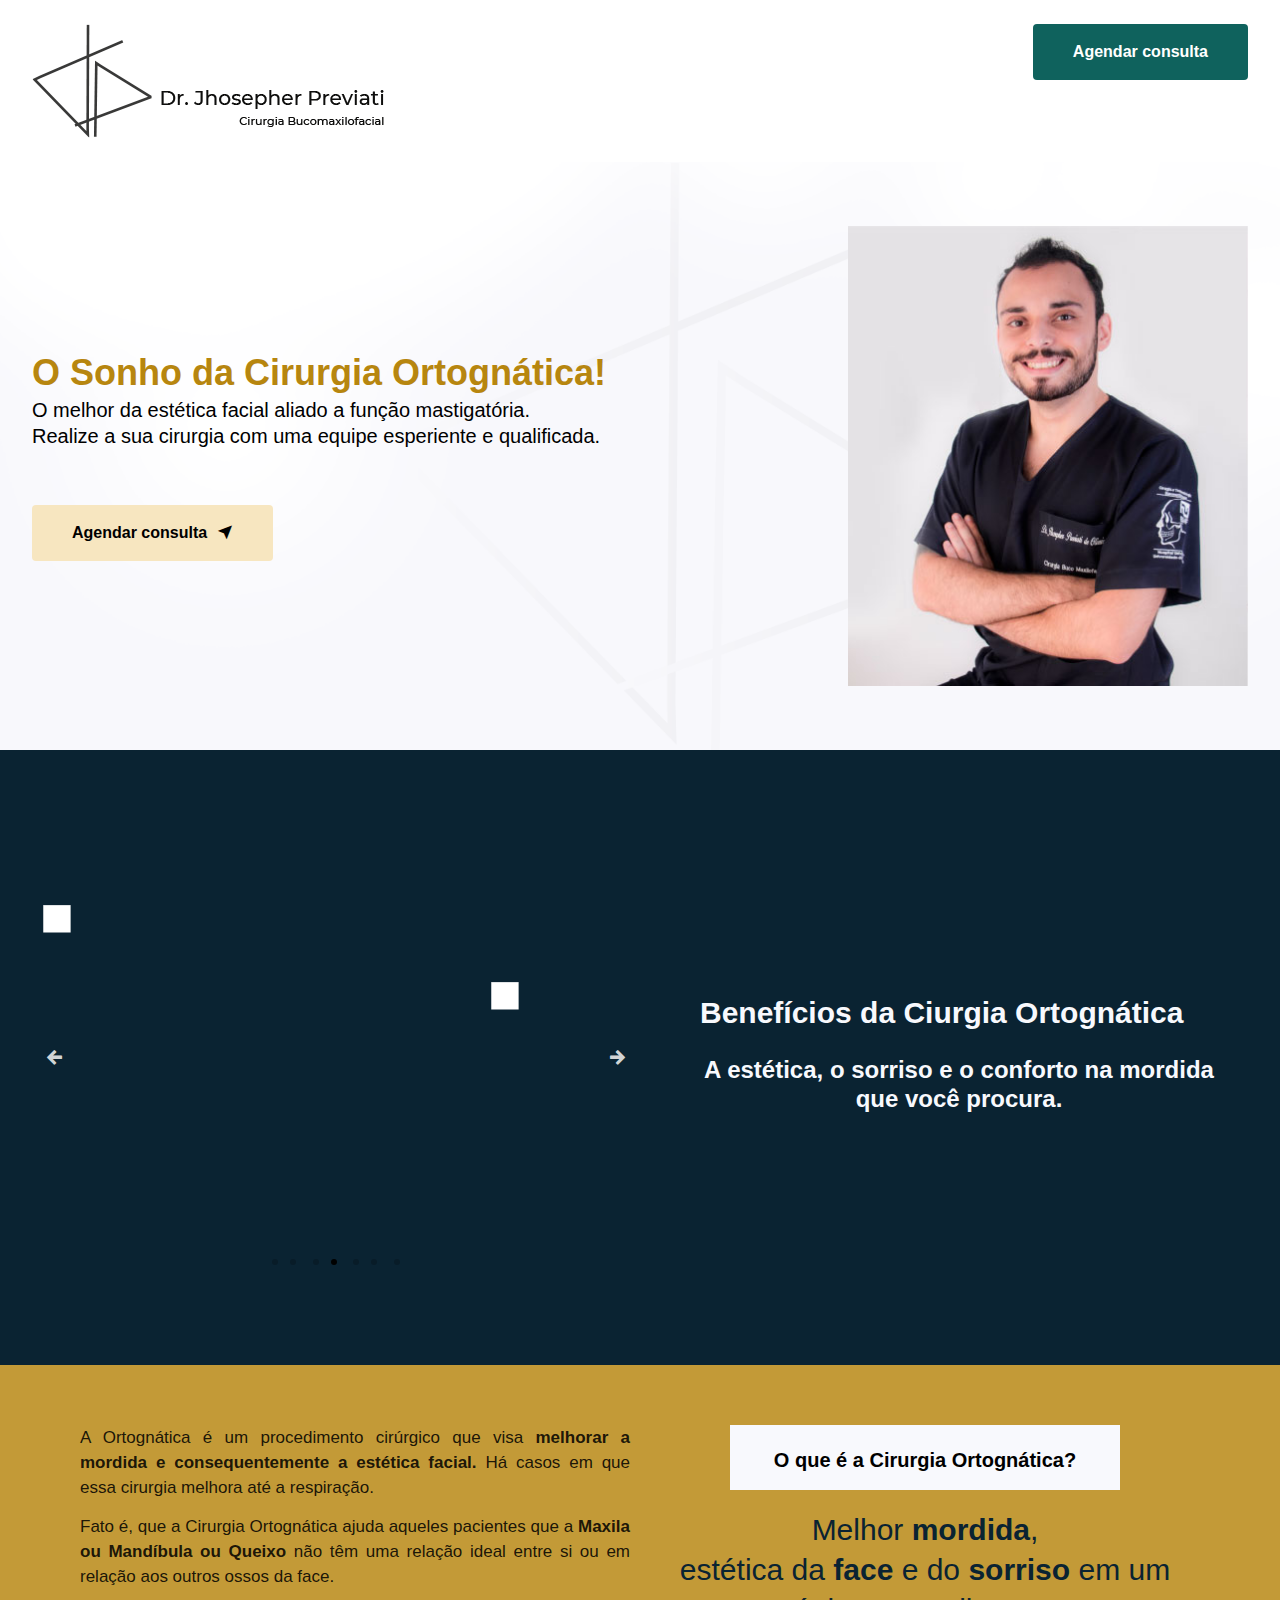
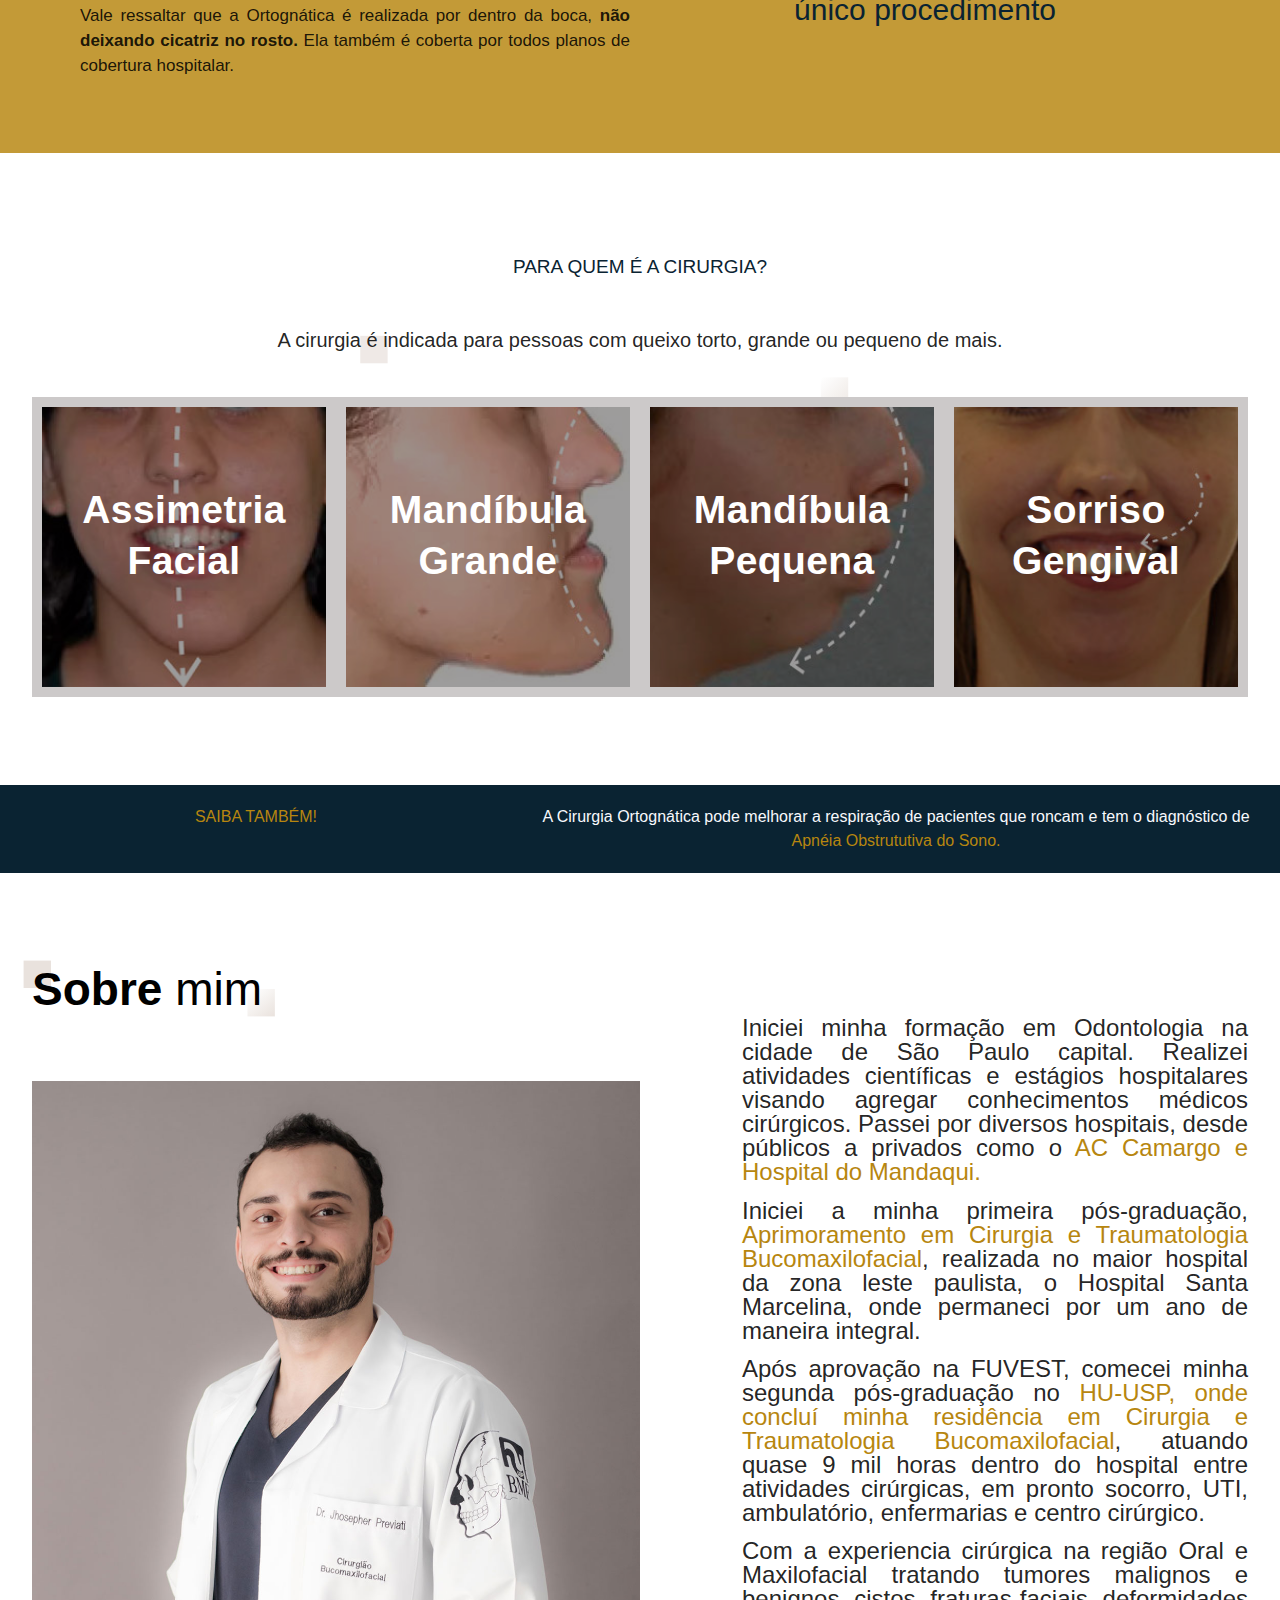
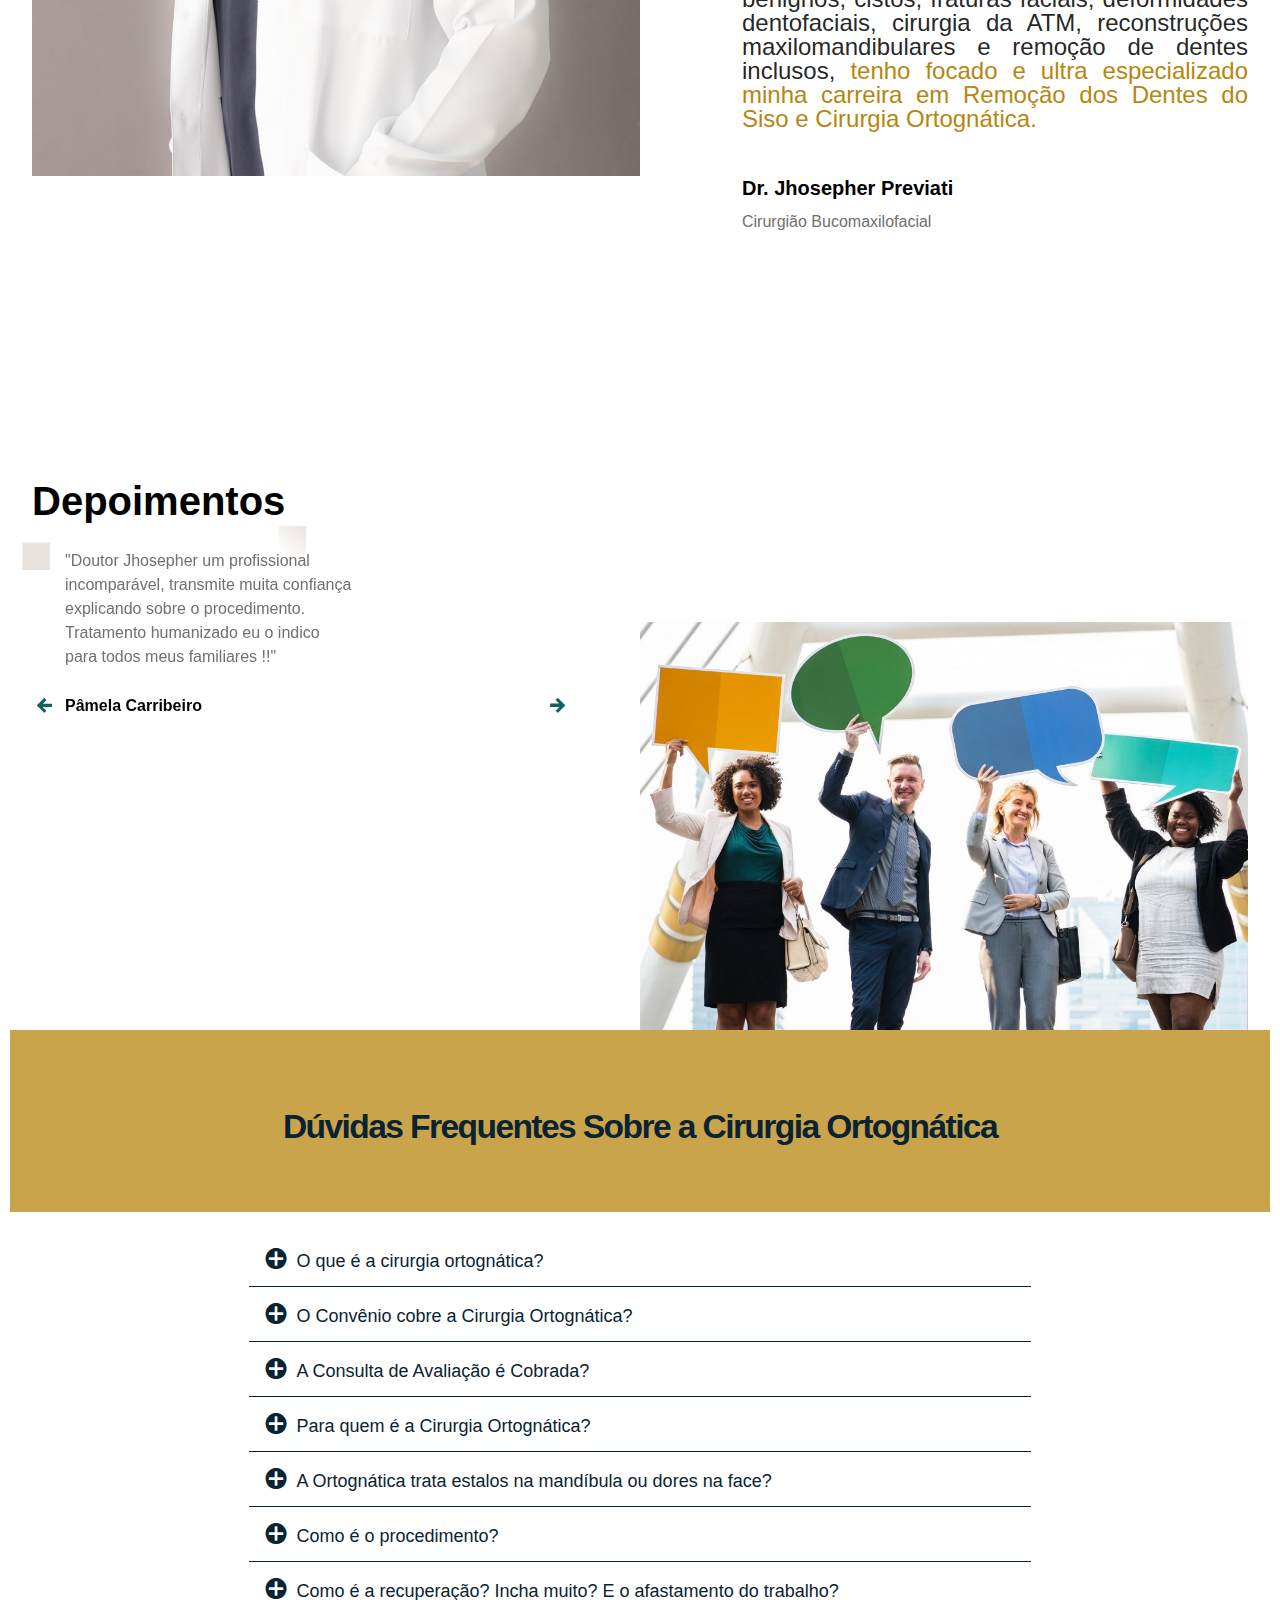
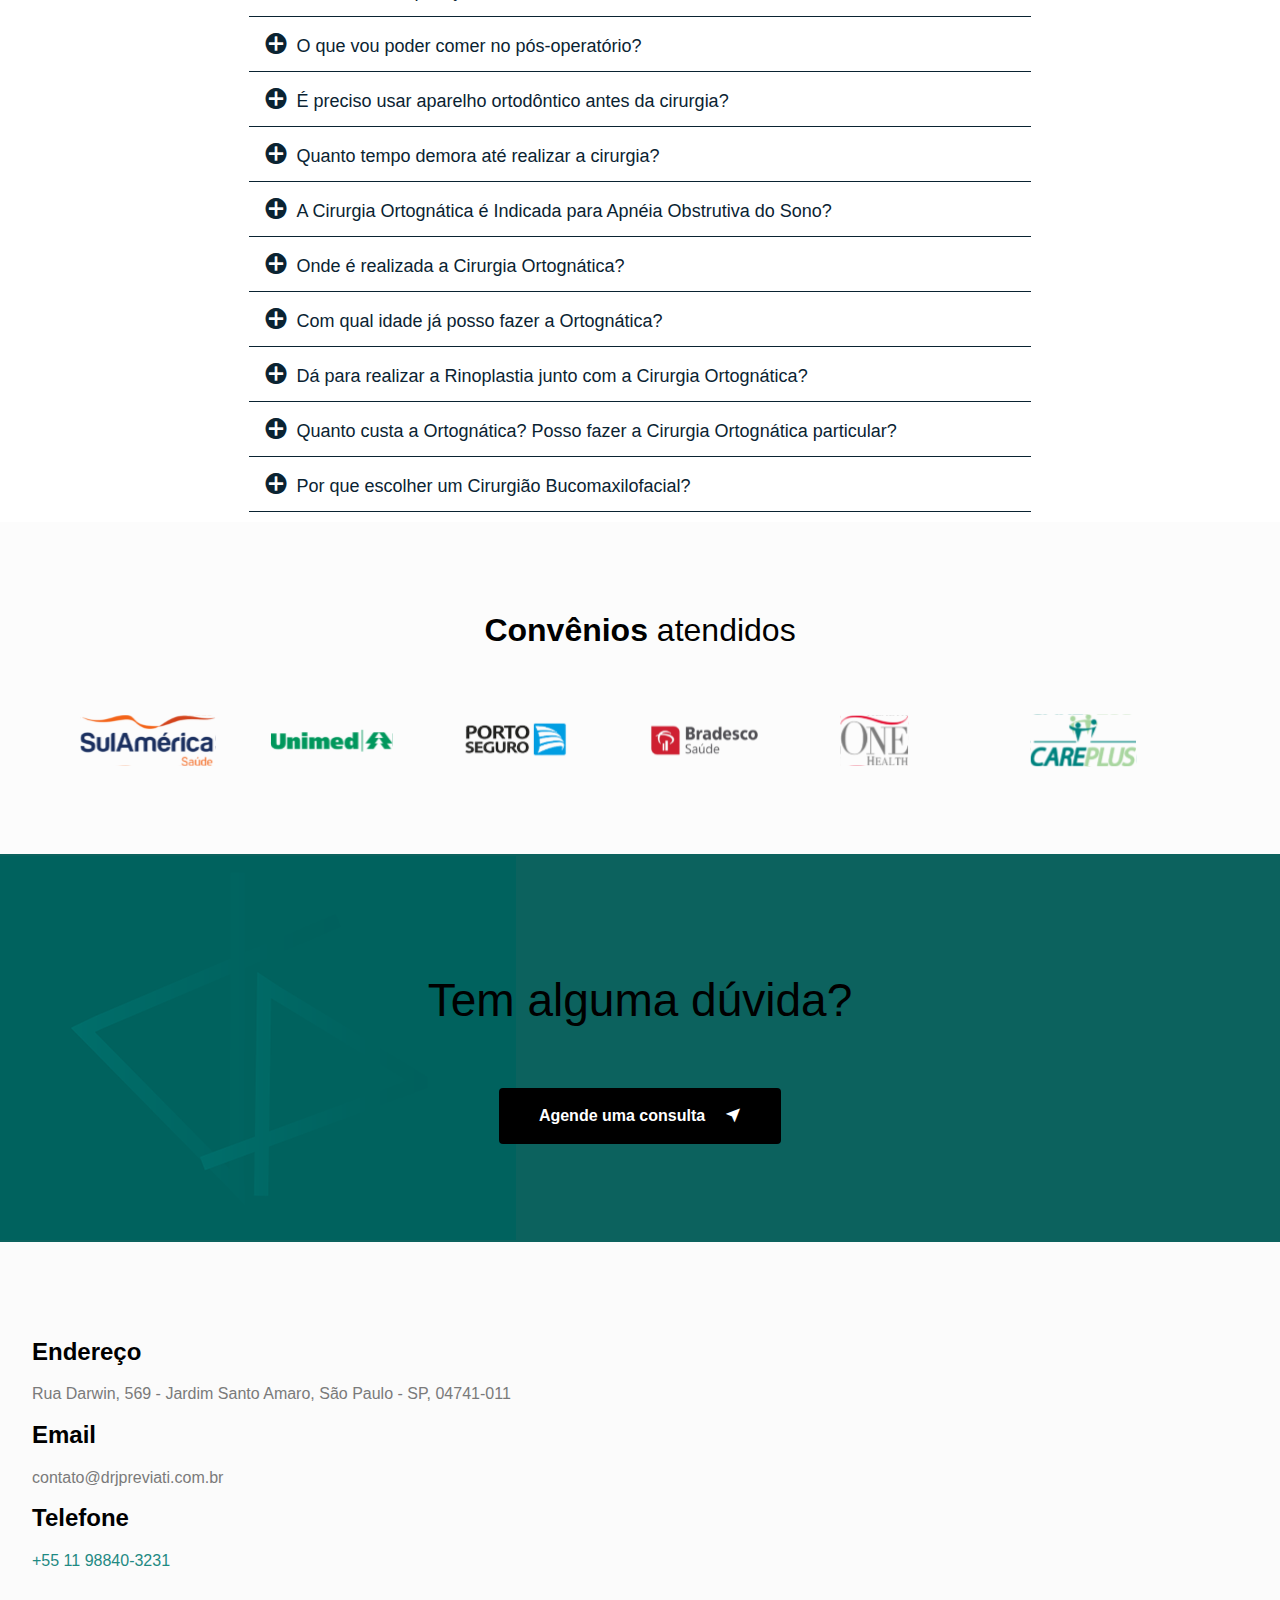
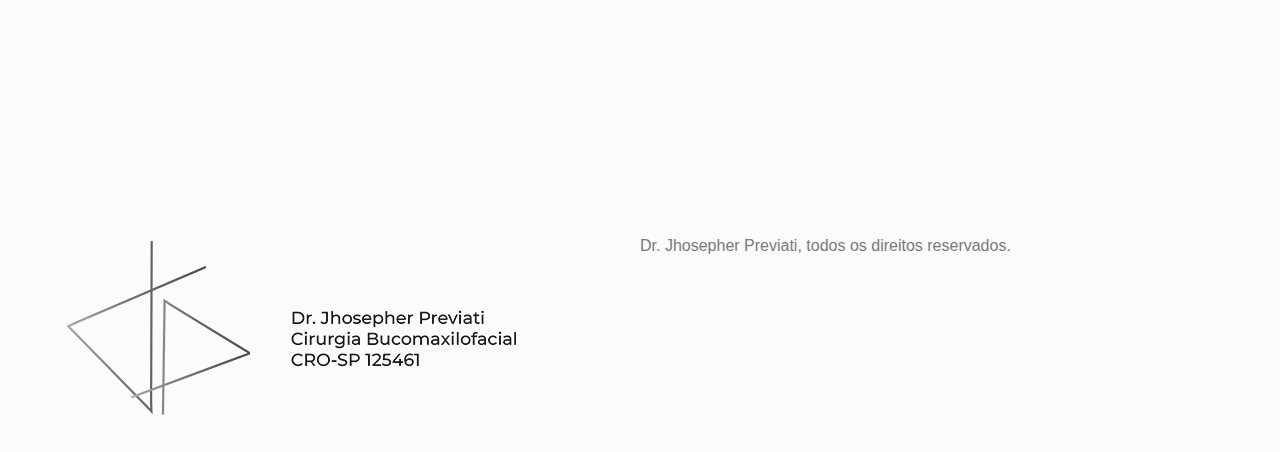
==== ortognatica.html @ 689a0706 "." ====
<!DOCTYPE html>
<!-- saved from url=(0049)https://www.drjpreviati.com.br/ortognatica.html -->
<html lang="pt-BR" data-lt-installed="true">

<head>
    <meta http-equiv="Content-Type" content="text/html; charset=UTF-8">

    <meta name="robots" content="index, follow, max-image-preview:large, max-snippet:-1, max-video-preview:-1">

    <!-- This site is optimized with the Yoast SEO Premium plugin v17.1 (Yoast SEO v17.8) - https://yoast.com/wordpress/plugins/seo/ -->
    <title>Ortognatica - Dr. Jhosepher Previati</title>
    <link rel="canonical" href="https://www.drjpreviati.com.br/ortognatica.html">
    <meta property="og:locale" content="pt_BR">
    <meta property="og:type" content="article">
    <meta property="og:title" content="Ortognatica">
    <meta property="og:description" content="Agendar consulta Cirurgia Ortognática: Realize o sonho da sua Ortognática com rápida recuperação alta tecnologia Agendar consulta Conheça os benefícios da cirurgia ortognática Estética, respiração e mordida Porque todos merecem respirar bem, morder bem e sentir-se bem Respire melhor A ortognática amplia as vias aéreas fazendo com que o ar passe mais facilmenteAme tirar fotosNada mais […]">
    <meta property="og:url" content="https://www.drjpreviati.com.br/ortognatica.html">
    <meta property="og:site_name" content="Dr. Jhosepher Previati">
    <meta property="article:modified_time" content="2022-05-03T19:31:38+00:00">
    <meta property="og:image" content="./assets/img/logoprincipal.png">
    <meta name="twitter:card" content="summary_large_image">
    <meta name="twitter:label1" content="Est. tempo de leitura">
    <meta name="twitter:data1" content="23 minutos">



    <!-- <script src="./Ortognatica - Dr. Jhosepher Previati_files/wp-emoji-release.min.js.transferir" type="text/javascript" defer=""></script> -->

    <link rel="stylesheet" id="hello-elementor-css" href="./Ortognatica - Dr. Jhosepher Previati_files/style.min(1).css" type="text/css" media="all">
    <link rel="stylesheet" id="hello-elementor-theme-style-css" href="./Ortognatica - Dr. Jhosepher Previati_files/theme.min.css" type="text/css" media="all">
    <link rel="stylesheet" id="elementor-frontend-css" href="./Ortognatica - Dr. Jhosepher Previati_files/custom-frontend-lite.min.css" type="text/css" media="all">
    <link rel="stylesheet" id="elementor-post-27-css" href="./Ortognatica - Dr. Jhosepher Previati_files/post-27.css" type="text/css" media="all">
    <link rel="stylesheet" id="elementor-icons-css" href="./Ortognatica - Dr. Jhosepher Previati_files/elementor-icons.min.css" type="text/css" media="all">
    <link rel="stylesheet" id="elementor-pro-css" href="./Ortognatica - Dr. Jhosepher Previati_files/custom-pro-frontend-lite.min.css" type="text/css" media="all">
    <link rel="stylesheet" id="elementor-post-820-css" href="./Ortognatica - Dr. Jhosepher Previati_files/post-820.css" type="text/css" media="all">
    <!-- <link rel="stylesheet" id="font-awesome-5-all-css" href="./Ortognatica - Dr. Jhosepher Previati_files/all.min.css" type="text/css" media="all"> -->
    <link rel="stylesheet" id="font-awesome-4-shim-css" href="./Ortognatica - Dr. Jhosepher Previati_files/v4-shims.min.css" type="text/css" media="all">
    <link rel="stylesheet" id="elementor-post-512-css" href="./Ortognatica - Dr. Jhosepher Previati_files/post-512.css" type="text/css" media="all">
    <link rel="stylesheet" id="elementor-icons-ekiticons-css" href="./Ortognatica - Dr. Jhosepher Previati_files/ekiticons.css" type="text/css" media="all">
    <link rel="stylesheet" id="ekit-widget-styles-css" href="./Ortognatica - Dr. Jhosepher Previati_files/widget-styles.css" type="text/css" media="all">
    <link rel="stylesheet" id="ekit-responsive-css" href="./Ortognatica - Dr. Jhosepher Previati_files/responsive.css" type="text/css" media="all">
    <link rel="stylesheet" id="google-fonts-1-css" href="./Ortognatica - Dr. Jhosepher Previati_files/css" type="text/css" media="all">
    <link rel="stylesheet" id="elementor-icons-shared-0-css" href="./Ortognatica - Dr. Jhosepher Previati_files/fontawesome.min.css" type="text/css" media="all">
    <link href="./assets/vendor/icofont/icofont.min.css" rel="stylesheet">
    <!-- <link rel="stylesheet" id="elementor-icons-fa-solid-css" href="./Ortognatica - Dr. Jhosepher Previati_files/solid.min.css" type="text/css" media="all"> -->
    <link rel="stylesheet" id="elementor-icons-fa-brands-css" href="./Ortognatica - Dr. Jhosepher Previati_files/brands.min.css" type="text/css" media="all">
    <script type="text/javascript" src="./Ortognatica - Dr. Jhosepher Previati_files/jquery.min.js.transferir" id="jquery-core-js"></script>
    <!-- <script type="text/javascript" src="./Ortognatica - Dr. Jhosepher Previati_files/jquery-migrate.min.js.transferir" id="jquery-migrate-js"></script> -->
    <script type="text/javascript" src="./Ortognatica - Dr. Jhosepher Previati_files/v4-shims.min.js.transferir" id="font-awesome-4-shim-js"></script>
    <!-- End Google Tag Manager -->



    <!-- End Google Tag Manager for WordPress by gtm4wp.com -->
    <link rel="icon" href="./assets/img/icone/logo-32.png" sizes="32x32">
    <link rel="icon" href="./assets/img/icone/logo-192.png" sizes="192x192">
    <link rel="apple-touch-icon" href="./assets/img/icone/logo-180.png">
    <meta name="msapplication-TileImage" content="./assets/img/icone/logo-270.png">
    <meta name="viewport" content="width=device-width, initial-scale=1.0, viewport-fit=cover">
    <script src="./Ortognatica - Dr. Jhosepher Previati_files/f(1).txt"></script>





    <style type="text/css">
        /*===============================
=            Choices            =
===============================*/
        
        .choices {
            position: relative;
        }
        
        .rd-choices {
            margin-bottom: 24px;
            font-size: 16px;
            background-color: #FFF;
            height: 38px;
        }
        
        [class^="rdstation-popup-position"]:not(.floating-button) .choices {
            height: 45px;
        }
        
        .choices:focus {
            outline: none;
        }
        
        .choices:last-child {
            margin-bottom: 0;
        }
        
        .choices.rd-is-disabled .rd-choices__inner,
        .choices.rd-is-disabled .rd-choices__input {
            background-color: #EAEAEA;
            cursor: not-allowed;
            user-select: none;
        }
        
        .choices.rd-is-disabled .rd-choices__item {
            cursor: not-allowed;
        }
        
        .choices[data-type*="select-one"] {
            cursor: pointer;
        }
        
        .choices[data-type*="select-one"] .rd-choices__inner {
            padding-bottom: 7.5px;
        }
        
        .choices[data-type*="select-one"] .rd-choices__input {
            display: block;
            width: 100%;
            padding: 10px;
            border-bottom: 1px solid #DDDDDD;
            background-color: #FFFFFF;
            margin: 0;
        }
        
        .choices[data-type*="select-one"] .rd-choices__button {
            background-image: url([data-uri]);
            padding: 0;
            background-size: 8px;
            position: absolute;
            top: 50%;
            right: 0;
            margin-top: -10px;
            margin-right: 25px;
            height: 20px;
            width: 20px;
            border-radius: 10em;
            opacity: .5;
        }
        
        .choices[data-type*="select-one"] .rd-choices__button:hover,
        .choices[data-type*="select-one"] .rd-choices__button:focus {
            opacity: 1;
        }
        
        .choices[data-type*="select-one"] .rd-choices__button:focus {
            box-shadow: 0px 0px 0px 2px #00BCD4;
        }
        
        .choices[data-type*="select-one"]:after {
            content: "";
            height: 0;
            width: 0;
            border-style: solid;
            border-color: #333333 transparent transparent transparent;
            border-width: 5px;
            position: absolute;
            right: 11.5px;
            top: 50%;
            margin-top: -2.5px;
            pointer-events: none;
        }
        
        .choices[data-type*="select-one"].rd-is-open:after {
            border-color: transparent transparent #333333 transparent;
            margin-top: -7.5px;
        }
        
        .choices[data-type*="select-one"][dir="rtl"]:after {
            left: 11.5px;
            right: auto;
        }
        
        .choices[data-type*="select-one"][dir="rtl"] .rd-choices__button {
            right: auto;
            left: 0;
            margin-left: 25px;
            margin-right: 0;
        }
        
        .choices[data-type*="select-multiple"] .rd-choices__inner,
        .choices[data-type*="text"] .rd-choices__inner {
            cursor: text;
        }
        
        .choices[data-type*="select-multiple"] .rd-choices__button,
        .choices[data-type*="text"] .rd-choices__button {
            position: relative;
            display: inline-block;
            margin-top: 0;
            margin-right: -4px;
            margin-bottom: 0;
            margin-left: 8px;
            padding-left: 16px;
            border-left: 1px solid #008fa1;
            background-image: url([data-uri]);
            background-size: 8px;
            width: 8px;
            line-height: 1;
            opacity: .75;
            border-radius: 0;
        }
        
        .choices[data-type*="select-multiple"] .rd-choices__button:hover,
        .choices[data-type*="select-multiple"] .rd-choices__button:focus,
        .choices[data-type*="text"] .rd-choices__button:hover,
        .choices[data-type*="text"] .rd-choices__button:focus {
            opacity: 1;
        }
        /* .rd-choices__inner {
    display: inline-block;
    vertical-align: top;
    width: 100%;
    background-color: #f9f9f9;
    padding: 7.5px 7.5px 3.75px;
    overflow: hidden;
  } */
        
        .rd-choices__inner {
            border-radius: 2.5px;
            font-size: 14px;
            min-height: 38px;
            border: 1px solid #5897fb;
        }
        
        .rd-is-focused .rd-choices__inner,
        .rd-is-open .rd-choices__inner {
            border-color: #5897fb !important;
        }
        
        .rd-is-open .rd-choices__inner {
            border-radius: 2.5px 2.5px 0 0 !important;
            border-bottom: none !important;
        }
        
        .rd-is-flipped.rd-is-open .rd-choices__inner {
            border-radius: 0 0 2.5px 2.5px !important;
            border-bottom: 1px solid #5897fb !important;
        }
        
        .choices__list {
            margin: 0;
            padding-left: 0;
            list-style: none;
        }
        
        .rd-choices__list {
            padding: 4px !important;
        }
        
        .rd-choices__list--single {
            display: inline-block;
            padding: 4px 16px 4px 4px;
            width: 100%;
            line-height: 28px !important;
        }
        
        [class^="rdstation-popup-position"]:not(.floating-button) .rd-choices__list--single {
            line-height: 35px !important;
        }
        
        [dir="rtl"] .rd-choices__list--single {
            padding-right: 4px;
            padding-left: 16px;
        }
        
        .rd-choices__list--single .rd-choices__item {
            width: 100%;
        }
        
        .rd-choices__list--multiple {
            display: inline;
        }
        
        .rd-choices__list--multiple .rd-choices__item {
            display: inline-block;
            vertical-align: middle;
            border-radius: 20px;
            padding: 4px 10px;
            font-size: 12px;
            font-weight: 500;
            margin-right: 3.75px;
            margin-bottom: 3.75px;
            background-color: #00BCD4;
            border: 1px solid #00a5bb;
            color: #FFFFFF;
            word-break: break-all;
        }
        
        .rd-choices__list--multiple .rd-choices__item[data-deletable] {
            padding-right: 5px;
        }
        
        [dir="rtl"] .rd-choices__list--multiple .rd-choices__item {
            margin-right: 0;
            margin-left: 3.75px;
        }
        
        .rd-choices__list--multiple .rd-choices__item.rd-is-highlighted {
            background-color: #00a5bb;
            border: 1px solid #008fa1;
        }
        
        .rd-is-disabled .rd-choices__list--multiple .rd-choices__item {
            background-color: #aaaaaa;
            border: 1px solid #919191;
        }
        
        .choices__list--dropdown {
            position: absolute;
            width: 100%;
            top: 100%;
            margin-top: -1px;
            overflow: hidden;
            word-break: break-all;
        }
        
        .rd-choices__list--dropdown {
            display: none;
            z-index: 999999 !important;
            background-color: #FFFFFF;
            border-bottom-left-radius: 2.5px;
            border-bottom-right-radius: 2.5px;
            border-bottom: 1px solid #cacaca !important;
            border-left: 1px solid #cacaca !important;
            border-right: 1px solid #cacaca !important;
        }
        
        .rd-choices__list--dropdown.rd-is-active {
            display: block;
            border-bottom: 1px solid #5897fb !important;
            border-left: 1px solid #5897fb !important;
            border-right: 1px solid #5897fb !important;
            margin-top: -1px !important;
        }
        
        .rd-is-open .rd-choices__list--dropdown {
            border-color: #b7b7b7;
        }
        
        .rd-is-flipped .rd-choices__list--dropdown {
            top: auto;
            bottom: 100%;
            margin-top: 0;
            margin-bottom: -1px !important;
            border-radius: .25rem .25rem 0 0;
            border-top: 1px solid #5897fb !important;
            border-bottom: none !important;
        }
        
        .rd-choices__list--dropdown .rd-choices__list {
            position: relative;
            max-height: 300px;
            overflow: auto;
            -webkit-overflow-scrolling: touch;
            will-change: scroll-position;
        }
        
        .rd-choices__list--dropdown .rd-choices__item {
            position: relative;
            padding: 10px;
            font-size: 14px;
            padding: 5px !important;
        }
        
        [dir="rtl"] .rd-choices__list--dropdown .rd-choices__item {
            text-align: right;
        }
        
        @media (min-width: 640px) {
            .rd-choices__list--dropdown .rd-choices__item--selectable {
                padding-right: 100px;
            }
            .rd-choices__list--dropdown .rd-choices__item--selectable:after {
                content: attr(data-select-text);
                font-size: 12px;
                opacity: 0;
                position: absolute;
                right: 10px;
                top: 50%;
                transform: translateY(-50%);
            }
            [dir="rtl"] .rd-choices__list--dropdown .rd-choices__item--selectable {
                text-align: right;
                padding-left: 100px;
                padding-right: 10px;
            }
            [dir="rtl"] .rd-choices__list--dropdown .rd-choices__item--selectable:after {
                right: auto;
                left: 10px;
            }
        }
        
        .rd-choices__list--dropdown .rd-choices__item--selectable.rd-is-highlighted {
            background-color: #3875d7 !important;
            color: #fff !important;
        }
        
        .rd-choices__list--dropdown .rd-choices__item--selectable.rd-is-highlighted:after {
            opacity: .5;
        }
        
        .rd-choices__item {
            cursor: default;
        }
        
        .rd-choices__item img {
            width: 26px;
            display: unset;
        }
        
        .rd-choices__item--selectable {
            cursor: pointer;
        }
        
        .rd-choices__item--disabled {
            cursor: not-allowed;
            user-select: none;
            opacity: .5;
        }
        
        .choices__heading {
            font-weight: 600;
            padding: 10px;
        }
        
        .rd-choices__heading {
            font-size: 12px;
            border-bottom: 1px solid #f7f7f7;
            color: gray;
        }
        
        .rd-choices__button {
            text-indent: -9999px;
            -webkit-appearance: none;
            appearance: none;
            border: 0;
            background-color: transparent;
            background-repeat: no-repeat;
            background-position: center;
            cursor: pointer;
        }
        
        .rd-choices__button:focus {
            outline: none;
        }
        
        .rd-choices__input {
            display: inline-block;
            vertical-align: baseline;
            background-color: #f9f9f9;
            border: 1px solid #aaa !important;
            font-size: 14px;
            margin-bottom: 5px;
            border: 0;
            border-radius: 0;
            max-width: 100%;
            padding: 4px 0 4px 2px;
            margin-top: 6px;
            height: 28px !important;
        }
        
        .rd-choices__input:focus {
            outline: 0;
        }
        
        [dir="rtl"] .rd-choices__input {
            padding-right: 2px;
            padding-left: 0;
        }
        
        .rd-choices__placeholder {
            opacity: .5;
        }
        
        .rd-choices__input.is-hidden,
        .choices[data-type*="select-one"] .rd-choices__input.is-hidden,
        .choices[data-type*="select-multiple"] .rd-choices__input.is-hidden {
            display: none !important;
        }
        /*=====  End of Choices  ======*/
    </style>
</head>

<body class="page-template page-template-elementor_canvas page page-id-820 elementor-default elementor-template-canvas elementor-kit-27 elementor-page elementor-page-820 e--ua-blink e--ua-chrome e--ua-webkit" data-elementor-device-mode="desktop">
    <div id="popup-_45jobrb2u" style="display: block;">

        <!-- Bricks Main Styles -->
        <style type="text/css" rel="stylesheet">
            #bricks-component-Cqfv41DhBTtdW9L9m4OocA * {
                margin: 0;
                padding: 0;
                border: 0;
                font-size: 100%;
                font: inherit;
                vertical-align: baseline;
                -webkit-box-sizing: border-box;
                -moz-box-sizing: border-box;
                box-sizing: border-box;
            }
            
            #bricks-component-Cqfv41DhBTtdW9L9m4OocA article,
            #bricks-component-Cqfv41DhBTtdW9L9m4OocA aside,
            #bricks-component-Cqfv41DhBTtdW9L9m4OocA details,
            #bricks-component-Cqfv41DhBTtdW9L9m4OocA figcaption,
            #bricks-component-Cqfv41DhBTtdW9L9m4OocA figure,
            #bricks-component-Cqfv41DhBTtdW9L9m4OocA footer,
            #bricks-component-Cqfv41DhBTtdW9L9m4OocA header,
            #bricks-component-Cqfv41DhBTtdW9L9m4OocA hgroup,
            #bricks-component-Cqfv41DhBTtdW9L9m4OocA menu,
            #bricks-component-Cqfv41DhBTtdW9L9m4OocA nav,
            #bricks-component-Cqfv41DhBTtdW9L9m4OocA section {
                display: block;
            }
            
            #bricks-component-Cqfv41DhBTtdW9L9m4OocA ol,
            #bricks-component-Cqfv41DhBTtdW9L9m4OocA ul {
                list-style: none;
            }
            
            #bricks-component-Cqfv41DhBTtdW9L9m4OocA blockquote,
            #bricks-component-Cqfv41DhBTtdW9L9m4OocA q {
                quotes: none;
            }
            
            #bricks-component-Cqfv41DhBTtdW9L9m4OocA button:before,
            #bricks-component-Cqfv41DhBTtdW9L9m4OocA button:after,
            #bricks-component-Cqfv41DhBTtdW9L9m4OocA blockquote:before,
            #bricks-component-Cqfv41DhBTtdW9L9m4OocA blockquote:after,
            #bricks-component-Cqfv41DhBTtdW9L9m4OocA q:before,
            #bricks-component-Cqfv41DhBTtdW9L9m4OocA q:after {
                content: '';
                content: none;
            }
            
            #bricks-component-Cqfv41DhBTtdW9L9m4OocA table {
                border-collapse: collapse;
                border-spacing: 0;
            }
            
            #bricks-component-Cqfv41DhBTtdW9L9m4OocA b,
            #bricks-component-Cqfv41DhBTtdW9L9m4OocA strong {
                font-weight: bold;
            }
            
            #bricks-component-Cqfv41DhBTtdW9L9m4OocA i,
            #bricks-component-Cqfv41DhBTtdW9L9m4OocA em {
                font-style: italic;
            }
            
            #bricks-component-Cqfv41DhBTtdW9L9m4OocA .bricks--section {
                width: 100%;
            }
            
            #bricks-component-Cqfv41DhBTtdW9L9m4OocA .bricks--section>div {
                margin-right: auto;
                margin-left: auto;
                max-width: 480px;
                position: relative;
            }
            
            #bricks-component-Cqfv41DhBTtdW9L9m4OocA .bricks--row {
                display: flex;
                box-sizing: border-box;
                flex-flow: column nowrap;
                flex-grow: 1;
            }
            
            #bricks-component-Cqfv41DhBTtdW9L9m4OocA .bricks--column>div {
                height: 100%;
                display: flex;
                flex-direction: column;
                align-items: center;
            }
            
            #bricks-component-Cqfv41DhBTtdW9L9m4OocA .bricks--component {
                font-family: Helvetica, Arial, sans-serif;
                font-size: 16px;
            }
            
            #bricks-component-Cqfv41DhBTtdW9L9m4OocA .bricks--component-box {
                width: 100%
            }
            
            @media screen and (min-width: 768px) {
                #bricks-component-Cqfv41DhBTtdW9L9m4OocA .bricks--row {
                    flex-flow: row nowrap;
                }
            }
        </style>

        <!-- Bricks Component Form Styles -->
        <style>
            #bricks-component-Cqfv41DhBTtdW9L9m4OocA .bricks-form {
                padding: 0 5px;
                height: auto;
            }
            
            #bricks-component-Cqfv41DhBTtdW9L9m4OocA .bricks-form__fieldset {
                display: flex;
                flex-flow: row wrap;
                margin-left: -5px;
                margin-right: -5px;
            }
            
            #bricks-component-Cqfv41DhBTtdW9L9m4OocA .bricks-form__field {
                width: 100%;
                flex-grow: 1;
                display: flex;
                flex-direction: column;
            }
            /* Hide generated jQuery validator label */
            
            #bricks-component-Cqfv41DhBTtdW9L9m4OocA .bricks-form__field label.error {
                display: none !important;
            }
            
            #bricks-component-Cqfv41DhBTtdW9L9m4OocA .bricks-form__label {
                display: inline-block;
                max-width: 100%;
                margin-bottom: 0.4em;
                line-height: 1.25;
                position: relative !important;
                vertical-align: middle;
            }
            
            #bricks-component-Cqfv41DhBTtdW9L9m4OocA .bricks-form__input {
                display: block;
                width: 100%;
                padding: 0 0.5em;
                line-height: 1.42857;
            }
            
            #bricks-component-Cqfv41DhBTtdW9L9m4OocA .bricks-form__input.error {
                border: 1px solid red !important;
            }
            
            #bricks-component-Cqfv41DhBTtdW9L9m4OocA .bricks-form__field__option .bricks-form__label {
                padding-left: 1.33em;
                margin-bottom: 0.2em;
            }
            
            #bricks-component-Cqfv41DhBTtdW9L9m4OocA .bricks-form__field__option .bricks-form__label input[type='checkbox'],
            #bricks-component-Cqfv41DhBTtdW9L9m4OocA .bricks-form__field__option .bricks-form__label input[type='radio'] {
                margin: 0px 0px 0px -1.33em;
            }
            
            #bricks-component-Cqfv41DhBTtdW9L9m4OocA .bricks-form__submit {
                width: 100%;
                position: relative;
            }
            
            @media screen and (min-width: 768px) {
                #bricks-component-Cqfv41DhBTtdW9L9m4OocA .bricks-form {
                    padding: 0;
                }
            }
        </style>
        <!-- Bricks Static Shared Styles -->
        <style type="text/css" rel="stylesheet">
            #bricks-component-Cqfv41DhBTtdW9L9m4OocA .bricks--component-video div {
                position: relative;
                height: 0;
                padding-bottom: 56.25%;
                line-height: 0;
                box-sizing: border-box;
            }
            
            #bricks-component-Cqfv41DhBTtdW9L9m4OocA .bricks--component-video div iframe {
                position: absolute;
                left: 0;
                top: 0;
                width: 100%;
                height: 100%;
            }
        </style>



        <style type="text/css" rel="stylesheet">
            #bricks-component-Cqfv41DhBTtdW9L9m4OocA {
                display: flex;
                flex-direction: column;
                align-self: center;
                max-width: 548px;
                width: 100%;
                margin-top: 0px;
                margin-bottom: 30px;
            }
            
            #bricks-component-Cqfv41DhBTtdW9L9m4OocA .bricks-form {
                display: flex;
                flex-direction: column;
                width: 100%;
            }
            
            #bricks-component-Cqfv41DhBTtdW9L9m4OocA .bricks-form__fieldset {
                align-items: flex-start;
            }
            
            #bricks-component-Cqfv41DhBTtdW9L9m4OocA .bricks-form__label.always-visible,
            #bricks-component-Cqfv41DhBTtdW9L9m4OocA .bricks-form__field__option .bricks-form__label {
                display: inline-block;
            }
            
            #bricks-component-Cqfv41DhBTtdW9L9m4OocA .bricks-form__input.select2-container {
                padding: 0 !important;
            }
            
            #bricks-component-Cqfv41DhBTtdW9L9m4OocA .select2-container .select2-choice .select2-arrow b {
                background-position: 0 7px !important;
            }
            
            #bricks-component-Cqfv41DhBTtdW9L9m4OocA .bricks-form__submit {
                display: flex;
                flex-direction: column;
            }
        </style>



        <!-- Bricks Static Text Styles -->
        <style type="text/css" rel="stylesheet">
            #bricks-component-Cqfv41DhBTtdW9L9m4OocA .bricks--component-text {
                color: #333;
                line-height: 1.42;
                overflow: hidden;
                word-wrap: break-word;
            }
            
            #bricks-component-Cqfv41DhBTtdW9L9m4OocA .bricks--component-text a {
                color: #31a2ff;
                text-decoration: none;
            }
            
            #bricks-component-Cqfv41DhBTtdW9L9m4OocA .bricks--component-text sub,
            sup {
                font-size: 75%;
                line-height: 0;
                position: relative;
                vertical-align: baseline;
            }
            
            #bricks-component-Cqfv41DhBTtdW9L9m4OocA .bricks--component-text sub {
                bottom: -0.25em;
            }
            
            #bricks-component-Cqfv41DhBTtdW9L9m4OocA .bricks--component-text sup {
                top: -0.5em;
            }
            
            #bricks-component-Cqfv41DhBTtdW9L9m4OocA .bricks--component-text ol,
            #bricks-component-Cqfv41DhBTtdW9L9m4OocA .bricks--component-text ul {
                padding-left: 1.5em;
            }
            
            #bricks-component-Cqfv41DhBTtdW9L9m4OocA .bricks--component-text ol>li,
            #bricks-component-Cqfv41DhBTtdW9L9m4OocA .bricks--component-text ul>li {
                list-style-type: none;
            }
            
            #bricks-component-Cqfv41DhBTtdW9L9m4OocA .bricks--component-text ul>li::before {
                content: '\2022';
            }
            
            #bricks-component-Cqfv41DhBTtdW9L9m4OocA .bricks--component-text li::before {
                display: inline-block;
                white-space: nowrap;
                width: 1.2em;
            }
            
            #bricks-component-Cqfv41DhBTtdW9L9m4OocA .bricks--component-text li:not(.ql-direction-rtl)::before {
                margin-left: -1.5em;
                margin-right: 0.3em;
                text-align: right;
            }
            
            #bricks-component-Cqfv41DhBTtdW9L9m4OocA .bricks--component-text li.ql-direction-rtl::before {
                margin-left: 0.3em;
                margin-right: -1.5em;
            }
            
            #bricks-component-Cqfv41DhBTtdW9L9m4OocA .bricks--component-text ol li:not(.ql-direction-rtl),
            #bricks-component-Cqfv41DhBTtdW9L9m4OocA .bricks--component-text ul li:not(.ql-direction-rtl) {
                padding-left: 1.5em;
            }
            
            #bricks-component-Cqfv41DhBTtdW9L9m4OocA .bricks--component-text ol li.ql-direction-rtl,
            #bricks-component-Cqfv41DhBTtdW9L9m4OocA .bricks--component-text ul li.ql-direction-rtl {
                padding-right: 1.5em;
            }
            
            #bricks-component-Cqfv41DhBTtdW9L9m4OocA .bricks--component-text ol li {
                counter-reset: list-1 list-2 list-3 list-4 list-5 list-6 list-7 list-8 list-9;
                counter-increment: list-0;
            }
            
            #bricks-component-Cqfv41DhBTtdW9L9m4OocA .bricks--component-text ol li:before {
                content: counter(list-0, decimal) '. ';
            }
            
            #bricks-component-Cqfv41DhBTtdW9L9m4OocA .bricks--component-text ol li.ql-indent-1 {
                counter-increment: list-1;
            }
            
            #bricks-component-Cqfv41DhBTtdW9L9m4OocA .bricks--component-text ol li.ql-indent-1:before {
                content: counter(list-1, lower-alpha) '. ';
            }
            
            #bricks-component-Cqfv41DhBTtdW9L9m4OocA .bricks--component-text ol li.ql-indent-1 {
                counter-reset: list-2 list-3 list-4 list-5 list-6 list-7 list-8 list-9;
            }
            
            #bricks-component-Cqfv41DhBTtdW9L9m4OocA .bricks--component-text ol li.ql-indent-2 {
                counter-increment: list-2;
            }
            
            #bricks-component-Cqfv41DhBTtdW9L9m4OocA .bricks--component-text ol li.ql-indent-2:before {
                content: counter(list-2, lower-roman) '. ';
            }
            
            #bricks-component-Cqfv41DhBTtdW9L9m4OocA .bricks--component-text ol li.ql-indent-2 {
                counter-reset: list-3 list-4 list-5 list-6 list-7 list-8 list-9;
            }
            
            #bricks-component-Cqfv41DhBTtdW9L9m4OocA .bricks--component-text ol li.ql-indent-3 {
                counter-increment: list-3;
            }
            
            #bricks-component-Cqfv41DhBTtdW9L9m4OocA .bricks--component-text ol li.ql-indent-3:before {
                content: counter(list-3, decimal) '. ';
            }
            
            #bricks-component-Cqfv41DhBTtdW9L9m4OocA .bricks--component-text ol li.ql-indent-3 {
                counter-reset: list-4 list-5 list-6 list-7 list-8 list-9;
            }
            
            #bricks-component-Cqfv41DhBTtdW9L9m4OocA .bricks--component-text ol li.ql-indent-4 {
                counter-increment: list-4;
            }
            
            #bricks-component-Cqfv41DhBTtdW9L9m4OocA .bricks--component-text ol li.ql-indent-4:before {
                content: counter(list-4, lower-alpha) '. ';
            }
            
            #bricks-component-Cqfv41DhBTtdW9L9m4OocA .bricks--component-text ol li.ql-indent-4 {
                counter-reset: list-5 list-6 list-7 list-8 list-9;
            }
            
            #bricks-component-Cqfv41DhBTtdW9L9m4OocA .bricks--component-text ol li.ql-indent-5 {
                counter-increment: list-5;
            }
            
            #bricks-component-Cqfv41DhBTtdW9L9m4OocA .bricks--component-text ol li.ql-indent-5:before {
                content: counter(list-5, lower-roman) '. ';
            }
            
            #bricks-component-Cqfv41DhBTtdW9L9m4OocA .bricks--component-text ol li.ql-indent-5 {
                counter-reset: list-6 list-7 list-8 list-9;
            }
            
            #bricks-component-Cqfv41DhBTtdW9L9m4OocA .bricks--component-text ol li.ql-indent-6 {
                counter-increment: list-6;
            }
            
            #bricks-component-Cqfv41DhBTtdW9L9m4OocA .bricks--component-text ol li.ql-indent-6:before {
                content: counter(list-6, decimal) '. ';
            }
            
            #bricks-component-Cqfv41DhBTtdW9L9m4OocA .bricks--component-text ol li.ql-indent-6 {
                counter-reset: list-7 list-8 list-9;
            }
            
            #bricks-component-Cqfv41DhBTtdW9L9m4OocA .bricks--component-text ol li.ql-indent-7 {
                counter-increment: list-7;
            }
            
            #bricks-component-Cqfv41DhBTtdW9L9m4OocA .bricks--component-text ol li.ql-indent-7:before {
                content: counter(list-7, lower-alpha) '. ';
            }
            
            #bricks-component-Cqfv41DhBTtdW9L9m4OocA .bricks--component-text ol li.ql-indent-7 {
                counter-reset: list-8 list-9;
            }
            
            #bricks-component-Cqfv41DhBTtdW9L9m4OocA .bricks--component-text ol li.ql-indent-8 {
                counter-increment: list-8;
            }
            
            #bricks-component-Cqfv41DhBTtdW9L9m4OocA .bricks--component-text ol li.ql-indent-8:before {
                content: counter(list-8, lower-roman) '. ';
            }
            
            #bricks-component-Cqfv41DhBTtdW9L9m4OocA .bricks--component-text ol li.ql-indent-8 {
                counter-reset: list-9;
            }
            
            #bricks-component-Cqfv41DhBTtdW9L9m4OocA .bricks--component-text ol li.ql-indent-9 {
                counter-increment: list-9;
            }
            
            #bricks-component-Cqfv41DhBTtdW9L9m4OocA .bricks--component-text ol li.ql-indent-9:before {
                content: counter(list-9, decimal) '. ';
            }
            
            #bricks-component-Cqfv41DhBTtdW9L9m4OocA .bricks--component-text .ql-indent-1:not(.ql-direction-rtl) {
                padding-left: 3em;
            }
            
            #bricks-component-Cqfv41DhBTtdW9L9m4OocA .bricks--component-text li.ql-indent-1:not(.ql-direction-rtl) {
                padding-left: 4.5em;
            }
            
            #bricks-component-Cqfv41DhBTtdW9L9m4OocA .bricks--component-text .ql-indent-1.ql-direction-rtl.ql-align-right {
                padding-right: 3em;
            }
            
            #bricks-component-Cqfv41DhBTtdW9L9m4OocA .bricks--component-text li.ql-indent-1.ql-direction-rtl.ql-align-right {
                padding-right: 4.5em;
            }
            
            #bricks-component-Cqfv41DhBTtdW9L9m4OocA .bricks--component-text .ql-indent-2:not(.ql-direction-rtl) {
                padding-left: 6em;
            }
            
            #bricks-component-Cqfv41DhBTtdW9L9m4OocA .bricks--component-text li.ql-indent-2:not(.ql-direction-rtl) {
                padding-left: 7.5em;
            }
            
            #bricks-component-Cqfv41DhBTtdW9L9m4OocA .bricks--component-text .ql-indent-2.ql-direction-rtl.ql-align-right {
                padding-right: 6em;
            }
            
            #bricks-component-Cqfv41DhBTtdW9L9m4OocA .bricks--component-text li.ql-indent-2.ql-direction-rtl.ql-align-right {
                padding-right: 7.5em;
            }
            
            #bricks-component-Cqfv41DhBTtdW9L9m4OocA .bricks--component-text .ql-indent-3:not(.ql-direction-rtl) {
                padding-left: 9em;
            }
            
            #bricks-component-Cqfv41DhBTtdW9L9m4OocA .bricks--component-text li.ql-indent-3:not(.ql-direction-rtl) {
                padding-left: 10.5em;
            }
            
            #bricks-component-Cqfv41DhBTtdW9L9m4OocA .bricks--component-text .ql-indent-3.ql-direction-rtl.ql-align-right {
                padding-right: 9em;
            }
            
            #bricks-component-Cqfv41DhBTtdW9L9m4OocA .bricks--component-text li.ql-indent-3.ql-direction-rtl.ql-align-right {
                padding-right: 10.5em;
            }
            
            #bricks-component-Cqfv41DhBTtdW9L9m4OocA .bricks--component-text .ql-indent-4:not(.ql-direction-rtl) {
                padding-left: 12em;
            }
            
            #bricks-component-Cqfv41DhBTtdW9L9m4OocA .bricks--component-text li.ql-indent-4:not(.ql-direction-rtl) {
                padding-left: 13.5em;
            }
            
            #bricks-component-Cqfv41DhBTtdW9L9m4OocA .bricks--component-text .ql-indent-4.ql-direction-rtl.ql-align-right {
                padding-right: 12em;
            }
            
            #bricks-component-Cqfv41DhBTtdW9L9m4OocA .bricks--component-text li.ql-indent-4.ql-direction-rtl.ql-align-right {
                padding-right: 13.5em;
            }
            
            #bricks-component-Cqfv41DhBTtdW9L9m4OocA .bricks--component-text .ql-indent-5:not(.ql-direction-rtl) {
                padding-left: 15em;
            }
            
            #bricks-component-Cqfv41DhBTtdW9L9m4OocA .bricks--component-text li.ql-indent-5:not(.ql-direction-rtl) {
                padding-left: 16.5em;
            }
            
            #bricks-component-Cqfv41DhBTtdW9L9m4OocA .bricks--component-text .ql-indent-5.ql-direction-rtl.ql-align-right {
                padding-right: 15em;
            }
            
            #bricks-component-Cqfv41DhBTtdW9L9m4OocA .bricks--component-text li.ql-indent-5.ql-direction-rtl.ql-align-right {
                padding-right: 16.5em;
            }
            
            #bricks-component-Cqfv41DhBTtdW9L9m4OocA .bricks--component-text .ql-indent-6:not(.ql-direction-rtl) {
                padding-left: 18em;
            }
            
            #bricks-component-Cqfv41DhBTtdW9L9m4OocA .bricks--component-text li.ql-indent-6:not(.ql-direction-rtl) {
                padding-left: 19.5em;
            }
            
            #bricks-component-Cqfv41DhBTtdW9L9m4OocA .bricks--component-text .ql-indent-6.ql-direction-rtl.ql-align-right {
                padding-right: 18em;
            }
            
            #bricks-component-Cqfv41DhBTtdW9L9m4OocA .bricks--component-text li.ql-indent-6.ql-direction-rtl.ql-align-right {
                padding-right: 19.5em;
            }
            
            #bricks-component-Cqfv41DhBTtdW9L9m4OocA .bricks--component-text .ql-indent-7:not(.ql-direction-rtl) {
                padding-left: 21em;
            }
            
            #bricks-component-Cqfv41DhBTtdW9L9m4OocA .bricks--component-text li.ql-indent-7:not(.ql-direction-rtl) {
                padding-left: 22.5em;
            }
            
            #bricks-component-Cqfv41DhBTtdW9L9m4OocA .bricks--component-text .ql-indent-7.ql-direction-rtl.ql-align-right {
                padding-right: 21em;
            }
            
            #bricks-component-Cqfv41DhBTtdW9L9m4OocA .bricks--component-text li.ql-indent-7.ql-direction-rtl.ql-align-right {
                padding-right: 22.5em;
            }
            
            #bricks-component-Cqfv41DhBTtdW9L9m4OocA .bricks--component-text .ql-indent-8:not(.ql-direction-rtl) {
                padding-left: 24em;
            }
            
            #bricks-component-Cqfv41DhBTtdW9L9m4OocA .bricks--component-text li.ql-indent-8:not(.ql-direction-rtl) {
                padding-left: 25.5em;
            }
            
            #bricks-component-Cqfv41DhBTtdW9L9m4OocA .bricks--component-text .ql-indent-8.ql-direction-rtl.ql-align-right {
                padding-right: 24em;
            }
            
            #bricks-component-Cqfv41DhBTtdW9L9m4OocA .bricks--component-text li.ql-indent-8.ql-direction-rtl.ql-align-right {
                padding-right: 25.5em;
            }
            
            #bricks-component-Cqfv41DhBTtdW9L9m4OocA .bricks--component-text .ql-indent-9:not(.ql-direction-rtl) {
                padding-left: 27em;
            }
            
            #bricks-component-Cqfv41DhBTtdW9L9m4OocA .bricks--component-text li.ql-indent-9:not(.ql-direction-rtl) {
                padding-left: 28.5em;
            }
            
            #bricks-component-Cqfv41DhBTtdW9L9m4OocA .bricks--component-text .ql-indent-9.ql-direction-rtl.ql-align-right {
                padding-right: 27em;
            }
            
            #bricks-component-Cqfv41DhBTtdW9L9m4OocA .bricks--component-text li.ql-indent-9.ql-direction-rtl.ql-align-right {
                padding-right: 28.5em;
            }
            
            #bricks-component-Cqfv41DhBTtdW9L9m4OocA .bricks--component-text .ql-direction-rtl {
                direction: rtl;
                text-align: inherit;
            }
        </style>


        <link href="./Ortognatica - Dr. Jhosepher Previati_files/css(1)" rel="stylesheet">

        <style type="text/css" rel="stylesheet">
            .rdstation-popup-position-center {
                left: 50%;
                top: 50%;
                transform: translate(-50%, -50%);
            }
            
            .rdstation-popup-position-top_left {
                top: 0;
                left: 0;
            }
            
            .rdstation-popup-position-top_right {
                top: 0;
                right: 0;
            }
            
            .rdstation-popup-position-bottom_left {
                bottom: 0;
                left: 0;
            }
            
            .rdstation-popup-position-bottom_right {
                bottom: 0;
                right: 0;
            }
            
            #bricks-component-Cqfv41DhBTtdW9L9m4OocA-overlay {
                position: fixed !important;
                z-index: 99998;
                top: 0 !important;
                right: 0 !important;
                bottom: 0 !important;
                left: 0 !important;
                display: block !important;
                background: #000000 !important;
                opacity: .6 !important;
            }
            
            #bricks-component-Cqfv41DhBTtdW9L9m4OocA-wrapper {
                position: fixed;
                z-index: 99998;
            }
            
            #bricks-component-Cqfv41DhBTtdW9L9m4OocA {
                position: relative;
                display: block !important;
                min-width: 480px;
                min-height: 1px;
                width: 480px;
                box-shadow: 0px 0px 8px #333;
                border-bottom-style: none;
                border-color: #BBBBBB;
                border-left-style: none;
                border-radius: 0px;
                border-right-style: none;
                border-top-style: none;
                border-width: 1px;
                background-color: transparent;
                z-index: 999999 !important;
            }
            
            #bricks-component-Cqfv41DhBTtdW9L9m4OocA-wrapper.floating-button>#bricks-component-Cqfv41DhBTtdW9L9m4OocA {
                margin: 0 !important;
            }
            
            #bricks-component-Cqfv41DhBTtdW9L9m4OocA-wrapper.floating-button.floating-button--close .bricks--floating--button {
                display: block !important;
            }
            
            #bricks-component-Cqfv41DhBTtdW9L9m4OocA-wrapper.floating-button.floating-button--close .bricks--floating--button {
                display: block !important;
            }
            
            #bricks-component-Cqfv41DhBTtdW9L9m4OocA-wrapper.floating-button.floating-button--close .bricks--close--button {
                display: none !important;
            }
            
            #bricks-component-Cqfv41DhBTtdW9L9m4OocA-wrapper.floating-button.floating-button--close .bricks--section {
                display: none !important;
            }
            
            #bricks-component-Cqfv41DhBTtdW9L9m4OocA-wrapper.floating-button .bricks--floating--button {
                display: none !important;
            }
            
            #bricks-component-Cqfv41DhBTtdW9L9m4OocA-wrapper.floating-button.floating-button--close,
            #bricks-component-Cqfv41DhBTtdW9L9m4OocA-wrapper.floating-button.floating-button--close>[id^='bricks-component-'] {
                width: 100% !important;
                height: 100% !important;
                min-width: 100% !important;
                min-height: 100% !important;
            }
            
            #bricks-component-Cqfv41DhBTtdW9L9m4OocA-wrapper.floating-button {
                top: 0 !important;
                left: 0 !important;
                bottom: 0 !important;
                right: 0 !important;
                background: rgba(0, 0, 0, 0.65) !important;
                transform: translate(0, 0) !important;
                height: 100% !important;
                width: 100% !important;
            }
            
            #bricks-component-Cqfv41DhBTtdW9L9m4OocA-wrapper.floating-button.floating-button--close {
                overflow: hidden;
            }
            
            #bricks-component-Cqfv41DhBTtdW9L9m4OocA-wrapper.floating-button.floating-button--close,
            #bricks-component-Cqfv41DhBTtdW9L9m4OocA-wrapper.floating-button.floating-button--close>[id^='bricks-component-'] {
                width: 90px !important;
                min-width: 80px !important;
                height: 90px !important;
                min-height: 80px !important;
                box-shadow: none !important;
                background: none !important;
                padding: 0 !important;
            }
            
            #bricks-component-Cqfv41DhBTtdW9L9m4OocA-wrapper.rdstation-popup-position-top_left.floating-button.floating-button--close {
                top: 0px !important;
                right: auto !important;
                bottom: auto !important;
                left: 0px !important;
            }
            
            #bricks-component-Cqfv41DhBTtdW9L9m4OocA-wrapper.rdstation-popup-position-top_right.floating-button.floating-button--close {
                top: 0px !important;
                right: 0px !important;
                bottom: auto !important;
                left: auto !important;
            }
            
            #bricks-component-Cqfv41DhBTtdW9L9m4OocA-wrapper.rdstation-popup-position-bottom_left.floating-button.floating-button--close {
                top: auto !important;
                right: auto !important;
                bottom: 0px !important;
                left: 0px !important;
            }
            
            #bricks-component-Cqfv41DhBTtdW9L9m4OocA-wrapper.rdstation-popup-position-bottom_right.floating-button.floating-button--close {
                top: auto !important;
                right: 0px !important;
                bottom: 0px !important;
                left: auto !important;
            }
            
            #bricks-component-Cqfv41DhBTtdW9L9m4OocA-wrapper.rdstation-popup-position-center.floating-button.floating-button--close {
                top: auto !important;
                right: 0px !important;
                bottom: 0px !important;
                left: auto !important;
                transform: translate(0, 0) !important;
            }
            
            #bricks-component-Cqfv41DhBTtdW9L9m4OocA-wrapper.rdstation-popup-position-top_left.floating-button.floating-button--close .bricks--floating--button {
                top: 20px !important;
                right: auto !important;
                bottom: auto !important;
                left: 20px !important;
            }
            
            #bricks-component-Cqfv41DhBTtdW9L9m4OocA-wrapper.rdstation-popup-position-top_right.floating-button.floating-button--close .bricks--floating--button {
                top: 20px !important;
                right: 20px !important;
                bottom: auto !important;
                left: auto !important;
            }
            
            #bricks-component-Cqfv41DhBTtdW9L9m4OocA-wrapper.rdstation-popup-position-bottom_left.floating-button.floating-button--close .bricks--floating--button {
                top: auto !important;
                right: auto !important;
                bottom: 20px !important;
                left: 20px !important;
            }
            
            #bricks-component-Cqfv41DhBTtdW9L9m4OocA-wrapper.rdstation-popup-position-bottom_right.floating-button.floating-button--close .bricks--floating--button {
                top: auto !important;
                right: 20px !important;
                bottom: 20px !important;
                left: auto !important;
            }
            
            #bricks-component-Cqfv41DhBTtdW9L9m4OocA-wrapper.rdstation-popup-position-center.floating-button.floating-button--close .bricks--floating--button {
                left: auto !important;
                top: auto !important;
                top: auto !important;
                bottom: 20px !important;
                right: 20px !important;
                transform: translate(0, 0) !important;
            }
            
            @media screen and (min-width: 768px) {
                #bricks-component-Cqfv41DhBTtdW9L9m4OocA-wrapper.rdstation-popup-position-top_left.floating-button .bricks--floating--button {
                    top: -80px !important;
                    right: auto !important;
                    bottom: auto !important;
                    left: 0px !important;
                }
                #bricks-component-Cqfv41DhBTtdW9L9m4OocA-wrapper.rdstation-popup-position-top_right.floating-button .bricks--floating--button {
                    top: -80px !important;
                    right: 0px !important;
                    bottom: auto !important;
                    left: auto !important;
                }
                #bricks-component-Cqfv41DhBTtdW9L9m4OocA-wrapper.rdstation-popup-position-bottom_left.floating-button .bricks--floating--button {
                    top: auto !important;
                    right: auto !important;
                    bottom: -80px !important;
                    left: 0px !important;
                }
                #bricks-component-Cqfv41DhBTtdW9L9m4OocA-wrapper.rdstation-popup-position-bottom_right.floating-button .bricks--floating--button {
                    top: auto !important;
                    right: 0px !important;
                    bottom: -80px !important;
                    left: auto !important;
                }
                #bricks-component-Cqfv41DhBTtdW9L9m4OocA-wrapper.rdstation-popup-position-top_left.floating-button.floating-button--close .bricks--floating--button {
                    top: -80px !important;
                    right: auto !important;
                    bottom: auto !important;
                    left: 0px !important;
                }
                #bricks-component-Cqfv41DhBTtdW9L9m4OocA-wrapper.rdstation-popup-position-top_right.floating-button.floating-button--close .bricks--floating--button {
                    top: -80px !important;
                    right: 0px !important;
                    bottom: auto !important;
                    left: auto !important;
                }
                #bricks-component-Cqfv41DhBTtdW9L9m4OocA-wrapper.rdstation-popup-position-bottom_left.floating-button.floating-button--close .bricks--floating--button {
                    top: auto !important;
                    right: auto !important;
                    bottom: -80px !important;
                    left: 0px !important;
                }
                #bricks-component-Cqfv41DhBTtdW9L9m4OocA-wrapper.rdstation-popup-position-bottom_right.floating-button.floating-button--close .bricks--floating--button {
                    top: auto !important;
                    right: 0px !important;
                    bottom: -80px !important;
                    left: auto !important;
                }
                #bricks-component-Cqfv41DhBTtdW9L9m4OocA-wrapper.rdstation-popup-position-center.floating-button .bricks--floating--button {
                    display: none !important;
                }
                #bricks-component-Cqfv41DhBTtdW9L9m4OocA-wrapper.rdstation-popup-position-center.floating-button--close.floating-button .bricks--floating--button {
                    display: block !important;
                }
                [class^='rdstation-popup-position-'].floating-button.floating-button--close>.bricks--component-popup {
                    top: 0 !important;
                    right: 0 !important;
                    bottom: 0 !important;
                    left: 0 !important;
                }
                [class^='rdstation-popup-position-'].floating-button>.bricks--component-popup {
                    position: absolute !important;
                }
                #bricks-component-Cqfv41DhBTtdW9L9m4OocA-wrapper.rdstation-popup-position-top_left.floating-button>.bricks--component-popup {
                    top: 100px !important;
                    right: auto !important;
                    bottom: auto !important;
                    left: 20px !important;
                }
                #bricks-component-Cqfv41DhBTtdW9L9m4OocA-wrapper.rdstation-popup-position-top_right.floating-button>.bricks--component-popup {
                    top: 100px !important;
                    right: 20px !important;
                    bottom: auto !important;
                    left: auto !important;
                }
                #bricks-component-Cqfv41DhBTtdW9L9m4OocA-wrapper.rdstation-popup-position-bottom_left.floating-button>.bricks--component-popup {
                    top: auto !important;
                    right: auto !important;
                    bottom: 100px !important;
                    left: 20px !important;
                }
                #bricks-component-Cqfv41DhBTtdW9L9m4OocA-wrapper.rdstation-popup-position-bottom_right.floating-button>.bricks--component-popup {
                    top: auto !important;
                    right: 20px !important;
                    bottom: 100px !important;
                    left: auto !important;
                }
                #bricks-component-Cqfv41DhBTtdW9L9m4OocA-wrapper.rdstation-popup-position-center.floating-button>.bricks--component-popup {
                    transform: translate(-50%, -50%) !important;
                    top: 50% !important;
                    left: 50% !important;
                    right: auto !important;
                    bottom: auto !important;
                }
                #bricks-component-Cqfv41DhBTtdW9L9m4OocA-wrapper.floating-button .bricks--floating--button {
                    display: block !important;
                }
            }
            
            @media screen and (max-width: 767px) {
                #bricks-component-Cqfv41DhBTtdW9L9m4OocA-wrapper.floating-button {
                    padding: 30px 10px !important;
                    background: rgba(0, 0, 0, 0.75) !important;
                    overflow-y: auto;
                }
                #bricks-component-Cqfv41DhBTtdW9L9m4OocA-wrapper.floating-button .bricks--section,
                #bricks-component-Cqfv41DhBTtdW9L9m4OocA-wrapper.floating-button .bricks--row,
                #bricks-component-Cqfv41DhBTtdW9L9m4OocA-wrapper.floating-button .bricks--column {
                    min-width: 100% !important;
                    max-width: 100% !important;
                    width: 100% !important;
                }
                #bricks-component-Cqfv41DhBTtdW9L9m4OocA-wrapper.floating-button .bricks-form__fieldset>.bricks-form__field {
                    width: 100% !important;
                }
                #bricks-component-Cqfv41DhBTtdW9L9m4OocA-wrapper.floating-button,
                #bricks-component-Cqfv41DhBTtdW9L9m4OocA-wrapper.floating-button>[id^='bricks-component-'] {
                    width: 100% !important;
                    height: 100% !important;
                    min-width: 100% !important;
                    min-height: 100% !important;
                }
            }
        </style>




        <div id="bricks-component-Cqfv41DhBTtdW9L9m4OocA-wrapper" class="rdstation-popup-position-bottom_right floating-button floating-button--close">
            <div id="bricks-component-Cqfv41DhBTtdW9L9m4OocA" class="bricks--component bricks--component-popup">


                <style type="text/css" rel="stylesheet">
                    #rd-kEUYO_qW1Pd0EAD0jJwV3g {
                        position: absolute;
                        top: 10px;
                        right: 10px;
                        border: none;
                        background: transparent;
                        z-index: 9999;
                        cursor: pointer;
                    }
                    
                    #rd-kEUYO_qW1Pd0EAD0jJwV3g svg {
                        width: 12px;
                        height: 12px;
                        fill: #ffffff;
                    }
                </style>

                <button id="rd-kEUYO_qW1Pd0EAD0jJwV3g" class="bricks--close--button rdstation-popup-js-close-button ">
  <svg version="1.1" xmlns="http://www.w3.org/2000/svg" viewBox="0 0 348.333 348.334">
      <title>Fechar</title>
      <path d="M336.559,68.611L231.016,174.165l105.543,105.549c15.699,15.705,15.699,41.145,0,56.85
          c-7.844,7.844-18.128,11.769-28.407,11.769c-10.296,0-20.581-3.919-28.419-11.769L174.167,231.003L68.609,336.563
          c-7.843,7.844-18.128,11.769-28.416,11.769c-10.285,0-20.563-3.919-28.413-11.769c-15.699-15.698-15.699-41.139,0-56.85
          l105.54-105.549L11.774,68.611c-15.699-15.699-15.699-41.145,0-56.844c15.696-15.687,41.127-15.687,56.829,0l105.563,105.554
          L279.721,11.767c15.705-15.687,41.139-15.687,56.832,0C352.258,27.466,352.258,52.912,336.559,68.611z"></path>
    </svg>
</button>


                <style type="text/css" rel="stylesheet">
                    #rd-WMrK9QNCvowKqrGTmz96Vw {
                        position: absolute;
                        bottom: -97px;
                        right: 2px;
                        border-radius: 0!important;
                        background: transparent url(https://d335luupugsy2.cloudfront.net/cms/files/1446/1588875979/$5u0ndp8vgxo) center center no-repeat;
                        z-index: 900;
                        box-shadow: none;
                        outline: none;
                        width: 60px !important;
                        height: 61px !important;
                        background-size: 60px 60px !important;
                        cursor: pointer;
                        border: 0 !important;
                    }
                    
                    .floating-button.floating-button--close .bricks--section {
                        display: none !important;
                    }
                    
                    .floating-button.floating-button--close .bricks--component-popup {
                        box-shadow: none !important;
                    }
                    
                    .floating-button.floating-button--close .bricks--close--button {
                        display: none;
                    }
                    
                    #rd-WMrK9QNCvowKqrGTmz96Vw.shake {
                        animation: shake 10s infinite;
                    }
                    
                    @keyframes shake {
                        4.5%,
                        10.5% {
                            transform: translate(0px, 0px) rotate(0deg);
                        }
                        5% {
                            transform: translate(1px, 1px) rotate(0deg);
                        }
                        5.5% {
                            transform: translate(-1px, -2px) rotate(-1deg);
                        }
                        6% {
                            transform: translate(-3px, 0px) rotate(1deg);
                        }
                        6.5% {
                            transform: translate(3px, 2px) rotate(0deg);
                        }
                        7% {
                            transform: translate(1px, -1px) rotate(1deg);
                        }
                        7.5% {
                            transform: translate(-1px, 2px) rotate(-1deg);
                        }
                        8% {
                            transform: translate(-3px, 1px) rotate(0deg);
                        }
                        8.5% {
                            transform: translate(3px, 1px) rotate(-1deg);
                        }
                        9% {
                            transform: translate(-1px, -1px) rotate(1deg);
                        }
                        9.5% {
                            transform: translate(1px, 2px) rotate(0deg);
                        }
                        10% {
                            transform: translate(1px, -2px) rotate(-1deg);
                        }
                    }
                </style>

                <a id="rd-WMrK9QNCvowKqrGTmz96Vw" href="https://api.whatsapp.com/send/?phone=5511988403231&text=Quero+saber+mais&app_absent=0" aria-label="Abrir WhatsApp" class="bricks--floating--button rdstation-popup-js-floating-button shake">
                </a>


                <style type="text/css" rel="stylesheet">
                    #rd-section-k8hluh9z {
                        background-color: rgba(255, 255, 255, 1);
                        border-bottom-style: none;
                        border-color: #000000;
                        border-left-style: none;
                        border-radius: 0px;
                        border-right-style: none;
                        border-top-style: none;
                        border-width: 1px;
                    }
                    
                    #rd-section-k8hluh9z>div:not(.bricks--row) {
                        min-height: 0px;
                    }
                </style>

                <section id="rd-section-k8hluh9z" class="bricks--section rd-section">


                    <style type="text/css" rel="stylesheet">
                        #rd-row-k8hluoen {
                            min-height: 50px;
                        }
                        
                        #rd-row-k8hluoen .bricks--column>div {
                            min-height: 50px;
                        }
                        
                        @media screen and (max-width: 767px) {
                            #rd-row-k8hluoen.bricks--row.rd-row {
                                min-height: auto;
                            }
                        }
                    </style>

                    <div id="rd-row-k8hluoen" class="bricks--row rd-row">


                        <style type="text/css" rel="stylesheet">
                            #rd-column-k8hluoeo {
                                flex: 12 0 0;
                            }
                            
                            #rd-column-k8hluoeo>div {
                                background-color: rgba(38, 92, 84, 1);
                                justify-content: center;
                                padding-top: 0px;
                                padding-right: 20px;
                                padding-bottom: 0px;
                                padding-left: 20px;
                            }
                            
                            @media screen and (max-width: 767px) {
                                #rd-column-k8hluoeo>div {
                                    min-height: auto !important;
                                }
                            }
                        </style>

                        <div id="rd-column-k8hluoeo" class="bricks--column rd-column">
                            <div>

                                <style type="text/css" rel="stylesheet">
                                    #rd-eYonFmvPMX-zPrvCHV1ESQ {
                                        border-bottom-style: none;
                                        border-color: #000000;
                                        border-left-style: none;
                                        border-radius: 0px;
                                        border-right-style: none;
                                        border-top-style: none;
                                        border-width: 1px;
                                        min-height: autopx;
                                        max-width: 340px;
                                        margin-top: 15px;
                                        margin-bottom: 15px;
                                        align-self: flex-start;
                                        width: 100%;
                                        word-break: break-word;
                                    }
                                </style>

                                <div id="rd-eYonFmvPMX-zPrvCHV1ESQ" class="bricks--component bricks--component-text ">
                                    <p><span style="color: rgb(229, 229, 229); font-family: &quot;Open Sans&quot;, sans-serif;">Olá! Preencha os campos abaixo para iniciar a conversa no WhatsApp</span></p>
                                </div>

                            </div>
                        </div>

                    </div>


                    <style type="text/css" rel="stylesheet">
                        #rd-row-k8hluha0 {
                            min-height: 50px;
                        }
                        
                        #rd-row-k8hluha0 .bricks--column>div {
                            min-height: 50px;
                        }
                        
                        @media screen and (max-width: 767px) {
                            #rd-row-k8hluha0.bricks--row.rd-row {
                                min-height: auto;
                            }
                        }
                    </style>

                    <div id="rd-row-k8hluha0" class="bricks--row rd-row">


                        <style type="text/css" rel="stylesheet">
                            #rd-column-k8hluha1 {
                                flex: 12 0 0;
                            }
                            
                            #rd-column-k8hluha1>div {
                                background-color: rgba(235, 229, 222, 1);
                                justify-content: center;
                                padding-top: 0px;
                                padding-right: 12px;
                                padding-bottom: 0px;
                                padding-left: 12px;
                            }
                            
                            @media screen and (max-width: 767px) {
                                #rd-column-k8hluha1>div {
                                    min-height: auto !important;
                                }
                            }
                        </style>

                        <div id="rd-column-k8hluha1" class="bricks--column rd-column">
                            <div>


                                <style type="text/css" rel="stylesheet">
                                    #rd-SHqRUVcaGKhFegkTlHd7hQ {
                                        align-self: center;
                                        max-width: 440px;
                                        margin-top: 20px;
                                        margin-bottom: 20px;
                                    }
                                    
                                    #rd-SHqRUVcaGKhFegkTlHd7hQ .bricks-form__fieldset {
                                        flex-flow: column nowrap;
                                    }
                                    
                                    #rd-SHqRUVcaGKhFegkTlHd7hQ .bricks-form__field {
                                        margin-bottom: 10px;
                                        padding: 0;
                                        width: 100.0%;
                                    }
                                    
                                    #rd-SHqRUVcaGKhFegkTlHd7hQ .bricks-form__field.bricks-form__privacy,
                                    #rd-SHqRUVcaGKhFegkTlHd7hQ .bricks-form__field.bricks-form__terms {
                                        width: 100%;
                                    }
                                    
                                    #rd-SHqRUVcaGKhFegkTlHd7hQ .bricks-form__static {
                                        color: #4a4a4a;
                                        font-family: Open Sans, sans-serif;
                                        font-size: 14px;
                                        font-style: normal;
                                        font-weight: normal;
                                    }
                                    
                                    #rd-SHqRUVcaGKhFegkTlHd7hQ .bricks-form__static a {
                                        color: #4a4a4a;
                                        text-decoration: underline;
                                    }
                                    
                                    #rd-SHqRUVcaGKhFegkTlHd7hQ .bricks-form__label {
                                        color: #4a4a4a;
                                        display: none;
                                        font-family: Open Sans, sans-serif;
                                        font-size: 14px;
                                        font-style: normal;
                                        font-weight: normal;
                                    }
                                    
                                    #rd-SHqRUVcaGKhFegkTlHd7hQ .bricks-form__input {
                                        color: #000000;
                                        font-family: Open Sans, sans-serif;
                                        font-size: 14px;
                                        background-color: #fdfdfd;
                                        border-bottom-style: solid;
                                        border-left-style: solid;
                                        border-right-style: solid;
                                        border-top-style: solid;
                                        border-color: #cacaca;
                                        border-radius: 5px;
                                        border-width: 1px;
                                        max-width: 100% !important;
                                    }
                                    
                                    #rd-SHqRUVcaGKhFegkTlHd7hQ .bricks-form__input::placeholder {
                                        color: normal;
                                    }
                                    
                                    #rd-SHqRUVcaGKhFegkTlHd7hQ .select2-container .select2-choice {
                                        height: 36px !important;
                                        line-height: 36px !important;
                                        color: #000000 !important;
                                        font-family: Open Sans, sans-serif !important;
                                        font-size: 14px !important;
                                    }
                                    
                                    #rd-SHqRUVcaGKhFegkTlHd7hQ .bricks-form__input:not(textarea) {
                                        height: 36px;
                                    }
                                    
                                    #rd-SHqRUVcaGKhFegkTlHd7hQ .with-select-flags>.phone-input-group {
                                        display: flex;
                                    }
                                    
                                    #rd-SHqRUVcaGKhFegkTlHd7hQ .with-select-flags>.phone-input-group>.phone-country>.choices {
                                        height: 36px !important;
                                    }
                                    
                                    #rd-SHqRUVcaGKhFegkTlHd7hQ .with-select-flags>.phone-input-group>.phone-country>.choices>.choices__inner {
                                        position: relative;
                                        width: 60px;
                                        background-color: #fdfdfd;
                                        border-bottom-style: solid;
                                        border-left-style: solid;
                                        border-top-style: solid;
                                        border-color: #cacaca;
                                        border-width: 1px;
                                        border-right: 0px;
                                        border-top-right-radius: 0px;
                                        border-bottom-right-radius: 0px;
                                        border-top-left-radius: 5px;
                                        border-bottom-left-radius: 5px;
                                        padding-bottom: 0px;
                                        margin-bottom: 0px;
                                        min-height: 100%;
                                    }
                                    
                                    #rd-SHqRUVcaGKhFegkTlHd7hQ .with-select-flags>.phone-input-group>.phone-country>.choices .choices__inner .flag {
                                        top: 50%;
                                        left: calc(50% - 10px);
                                        position: absolute;
                                        transform: translate(-50%, -50%);
                                    }
                                    
                                    #rd-SHqRUVcaGKhFegkTlHd7hQ .with-select-flags>.phone-input-group .phone {
                                        width: calc(100% - 55px);
                                        border-top-left-radius: 0px;
                                        border-bottom-left-radius: 0px;
                                    }
                                    
                                    #rd-SHqRUVcaGKhFegkTlHd7hQ .with-select-flags>.phone-input-group>.phone-country {
                                        width: 60px;
                                        display: inline-block;
                                        height: 36px !important;
                                    }
                                    
                                    #rd-SHqRUVcaGKhFegkTlHd7hQ .with-select-flags>.phone-input-group>.phone-country .choices__list--dropdown {
                                        width: 300px;
                                    }
                                    
                                    #rd-SHqRUVcaGKhFegkTlHd7hQ .has-danger .bricks-form__input {
                                        border: solid 1px #DC3543;
                                    }
                                    
                                    #rd-SHqRUVcaGKhFegkTlHd7hQ .has-danger div.pristine-error {
                                        color: #DC3543;
                                        font-size: 12px;
                                    }
                                </style>

                                <div id="rd-SHqRUVcaGKhFegkTlHd7hQ" class="bricks--component bricks-form ">
                                    <form class="rdstation-popup-js-form-identifier" action="https://gyruss.rdops.systems/v2/conversions" data-typed-fields="1" data-lang="pt-BR" data-popup-action="eyJ0eXBlIjoid2hhdHNhcHAiLCJtZXRhZGF0YSI6eyJwaG9uZSI6IjU1MTE5
Njk4MzA0NzMiLCJtZXNzYWdlIjoiT2wlQzMlQTElMkMrdmltK2RvK3NpdGUr
ZStnb3N0YXJpYStkZSttYWlzK2luZm9ybWElQzMlQTclQzMlQjVlcytjb20r
bytEcitSJUMzJUI0bXVsby4ifX0=
" novalidate="true">
                                        <input type="hidden" name="token_rdstation" value="226c742c4a95668badf03581afc726aa">
                                        <input type="hidden" name="conversion_identifier" value="whatsapp">
                                        <input type="hidden" name="internal_source" value="12">
                                        <input type="hidden" name="c_utmz" value="">
                                        <input type="hidden" name="traffic_source" value="encoded_eyJmaXJzdF9zZXNzaW9uIjp7InZhbHVlIjoiKG5vbmUpIiwiZXh0cmFfcGFyYW1zIjp7fX0sImN1cnJlbnRfc2Vzc2lvbiI6eyJ2YWx1ZSI6Iihub25lKSIsImV4dHJhX3BhcmFtcyI6e319LCJjcmVhdGVkX2F0IjoxNjUzMDY3ODU4NzIzfQ==">
                                        <input type="hidden" name="client_id" value="">
                                        <input type="hidden" name="_doe" value="">
                                        <input type="hidden" name="privacy_data[browser]" id="privacy_data_browser">

                                        <div class="bricks-form__fieldset" data-progressive-profiling="">
                                            <div class="bricks-form__field">
                                                <label for="rd-text_field-qqJfFEghw03Zy2_xwWpdVw" class="bricks-form__label">
    Nome*
  </label>
                                                <input id="rd-text_field-qqJfFEghw03Zy2_xwWpdVw" class="bricks-form__input required js-text js-field-name" name="name" type="text" data-use-type="STRING" placeholder="Nome *" required="required">
                                            </div>
                                            <div class="bricks-form__field">
                                                <label for="rd-email_field-l4ru8UMcGAbU9t1oF1vO1Q" class="bricks-form__label">
    Email*
  </label>
                                                <input id="rd-email_field-l4ru8UMcGAbU9t1oF1vO1Q" class="bricks-form__input required js-email js-field-email" name="email" type="email" data-use-type="STRING" placeholder="Email *" required="required">
                                            </div>
                                            <div class="bricks-form__field with-select-flags">
                                                <label for="rd-phone_field-C1InKRKU_AJMTjThkptlbg" class="bricks-form__label">
    Telefone*
  </label>
                                                <div class="phone-input-group">

                                                    <div class="form-control phone-country" data-type="countries">
                                                        <div class="choices rd-choices" data-type="select-one" role="combobox" tabindex="0" aria-autocomplete="list" aria-haspopup="true" aria-expanded="false" dir="ltr" aria-label="Escolha seu país">
                                                            <div class="choices__inner rd-choices__inner"><select class="rd-choices__input is-hidden" tabindex="-1" aria-hidden="true" data-choice="active"><option value="BR" selected="">Brasil (+55)</option></select>
                                                                <div class="choices__list rd-choices__list rd-choices__list--single">
                                                                    <div data-item="" data-id="2" data-value="BR" class="choices__item rd-choices__item" aria-selected="true">
                                                                        <img class="flag" width="26" src="./Ortognatica - Dr. Jhosepher Previati_files/br.svg">
                                                                    </div>
                                                                </div>
                                                            </div>
                                                            <div class="choices__list rd-choices__list choices__list--dropdown rd-choices__list--dropdown" aria-expanded="false"><input type="text" class="rd-choices__input rd-choices__input--cloned" autocomplete="off" autocapitalize="off" spellcheck="false" role="textbox" aria-autocomplete="list" placeholder="">
                                                                <div class="choices__list rd-choices__list" dir="ltr" role="listbox">
                                                                    <div data-choice="" data-id="1" data-value="AF" class="choices__item rd-choices__item choices__item--choice" data-select-text="Pressione para selecionar">
                                                                        Afeganistão (+93)
                                                                    </div>
                                                                    <div data-choice="" data-id="2" data-value="AL" class="choices__item rd-choices__item choices__item--choice" data-select-text="Pressione para selecionar">
                                                                        Albânia (+355)
                                                                    </div>
                                                                    <div data-choice="" data-id="3" data-value="DE" class="choices__item rd-choices__item choices__item--choice" data-select-text="Pressione para selecionar">
                                                                        Alemanha (+49)
                                                                    </div>
                                                                    <div data-choice="" data-id="4" data-value="AD" class="choices__item rd-choices__item choices__item--choice" data-select-text="Pressione para selecionar">
                                                                        Andorra (+376)
                                                                    </div>
                                                                    <div data-choice="" data-id="5" data-value="AO" class="choices__item rd-choices__item choices__item--choice" data-select-text="Pressione para selecionar">
                                                                        Angola (+244)
                                                                    </div>
                                                                    <div data-choice="" data-id="6" data-value="AI" class="choices__item rd-choices__item choices__item--choice" data-select-text="Pressione para selecionar">
                                                                        Anguilla (+1)
                                                                    </div>
                                                                    <div data-choice="" data-id="7" data-value="AG" class="choices__item rd-choices__item choices__item--choice" data-select-text="Pressione para selecionar">
                                                                        Antígua e Barbuda (+1)
                                                                    </div>
                                                                    <div data-choice="" data-id="8" data-value="AR" class="choices__item rd-choices__item choices__item--choice" data-select-text="Pressione para selecionar">
                                                                        Argentina (+54)
                                                                    </div>
                                                                    <div data-choice="" data-id="9" data-value="DZ" class="choices__item rd-choices__item choices__item--choice" data-select-text="Pressione para selecionar">
                                                                        Argélia (+213)
                                                                    </div>
                                                                    <div data-choice="" data-id="10" data-value="AM" class="choices__item rd-choices__item choices__item--choice" data-select-text="Pressione para selecionar">
                                                                        Armênia (+374)
                                                                    </div>
                                                                    <div data-choice="" data-id="11" data-value="SA" class="choices__item rd-choices__item choices__item--choice" data-select-text="Pressione para selecionar">
                                                                        Arábia Saudita (+966)
                                                                    </div>
                                                                    <div data-choice="" data-id="12" data-value="AU" class="choices__item rd-choices__item choices__item--choice" data-select-text="Pressione para selecionar">
                                                                        Austrália (+61)
                                                                    </div>
                                                                    <div data-choice="" data-id="13" data-value="AZ" class="choices__item rd-choices__item choices__item--choice" data-select-text="Pressione para selecionar">
                                                                        Azerbaijão (+994)
                                                                    </div>
                                                                    <div data-choice="" data-id="14" data-value="BS" class="choices__item rd-choices__item choices__item--choice" data-select-text="Pressione para selecionar">
                                                                        Bahamas (+1)
                                                                    </div>
                                                                    <div data-choice="" data-id="15" data-value="BH" class="choices__item rd-choices__item choices__item--choice" data-select-text="Pressione para selecionar">
                                                                        Bahrain (+973)
                                                                    </div>
                                                                    <div data-choice="" data-id="16" data-value="BD" class="choices__item rd-choices__item choices__item--choice" data-select-text="Pressione para selecionar">
                                                                        Bangladesh (+880)
                                                                    </div>
                                                                    <div data-choice="" data-id="17" data-value="BY" class="choices__item rd-choices__item choices__item--choice" data-select-text="Pressione para selecionar">
                                                                        Belarus (+375)
                                                                    </div>
                                                                    <div data-choice="" data-id="18" data-value="BZ" class="choices__item rd-choices__item choices__item--choice" data-select-text="Pressione para selecionar">
                                                                        Belize (+501)
                                                                    </div>
                                                                    <div data-choice="" data-id="19" data-value="BJ" class="choices__item rd-choices__item choices__item--choice" data-select-text="Pressione para selecionar">
                                                                        Benin (+229)
                                                                    </div>
                                                                    <div data-choice="" data-id="20" data-value="BO" class="choices__item rd-choices__item choices__item--choice" data-select-text="Pressione para selecionar">
                                                                        Bolívia (+591)
                                                                    </div>
                                                                    <div data-choice="" data-id="21" data-value="BW" class="choices__item rd-choices__item choices__item--choice" data-select-text="Pressione para selecionar">
                                                                        Botswana (+267)
                                                                    </div>
                                                                    <div data-choice="" data-id="22" data-value="BR" class="choices__item rd-choices__item choices__item--choice" data-select-text="Pressione para selecionar">
                                                                        Brasil (+55)
                                                                    </div>
                                                                    <div data-choice="" data-id="23" data-value="BN" class="choices__item rd-choices__item choices__item--choice" data-select-text="Pressione para selecionar">
                                                                        Brunei (+673)
                                                                    </div>
                                                                    <div data-choice="" data-id="24" data-value="BG" class="choices__item rd-choices__item choices__item--choice" data-select-text="Pressione para selecionar">
                                                                        Bulgária (+359)
                                                                    </div>
                                                                    <div data-choice="" data-id="25" data-value="BF" class="choices__item rd-choices__item choices__item--choice" data-select-text="Pressione para selecionar">
                                                                        Burkina Faso (+226)
                                                                    </div>
                                                                    <div data-choice="" data-id="26" data-value="BI" class="choices__item rd-choices__item choices__item--choice" data-select-text="Pressione para selecionar">
                                                                        Burundi (+257)
                                                                    </div>
                                                                    <div data-choice="" data-id="27" data-value="BT" class="choices__item rd-choices__item choices__item--choice" data-select-text="Pressione para selecionar">
                                                                        Butão (+975)
                                                                    </div>
                                                                    <div data-choice="" data-id="28" data-value="BE" class="choices__item rd-choices__item choices__item--choice" data-select-text="Pressione para selecionar">
                                                                        Bélgica (+32)
                                                                    </div>
                                                                    <div data-choice="" data-id="29" data-value="BA" class="choices__item rd-choices__item choices__item--choice" data-select-text="Pressione para selecionar">
                                                                        Bósnia e Herzegovina (+387)
                                                                    </div>
                                                                    <div data-choice="" data-id="30" data-value="CV" class="choices__item rd-choices__item choices__item--choice" data-select-text="Pressione para selecionar">
                                                                        Cabo Verde (+238)
                                                                    </div>
                                                                    <div data-choice="" data-id="31" data-value="CM" class="choices__item rd-choices__item choices__item--choice" data-select-text="Pressione para selecionar">
                                                                        Camarões (+237)
                                                                    </div>
                                                                    <div data-choice="" data-id="32" data-value="KH" class="choices__item rd-choices__item choices__item--choice" data-select-text="Pressione para selecionar">
                                                                        Camboja (+855)
                                                                    </div>
                                                                    <div data-choice="" data-id="33" data-value="CA" class="choices__item rd-choices__item choices__item--choice" data-select-text="Pressione para selecionar">
                                                                        Canadá (+1)
                                                                    </div>
                                                                    <div data-choice="" data-id="34" data-value="QA" class="choices__item rd-choices__item choices__item--choice" data-select-text="Pressione para selecionar">
                                                                        Catar (+974)
                                                                    </div>
                                                                    <div data-choice="" data-id="35" data-value="KZ" class="choices__item rd-choices__item choices__item--choice" data-select-text="Pressione para selecionar">
                                                                        Cazaquistão (+7)
                                                                    </div>
                                                                    <div data-choice="" data-id="36" data-value="TD" class="choices__item rd-choices__item choices__item--choice" data-select-text="Pressione para selecionar">
                                                                        Chade (+235)
                                                                    </div>
                                                                    <div data-choice="" data-id="37" data-value="CL" class="choices__item rd-choices__item choices__item--choice" data-select-text="Pressione para selecionar">
                                                                        Chile (+56)
                                                                    </div>
                                                                    <div data-choice="" data-id="38" data-value="CN" class="choices__item rd-choices__item choices__item--choice" data-select-text="Pressione para selecionar">
                                                                        China (+86)
                                                                    </div>
                                                                    <div data-choice="" data-id="39" data-value="CY" class="choices__item rd-choices__item choices__item--choice" data-select-text="Pressione para selecionar">
                                                                        Chipre (+357)
                                                                    </div>
                                                                    <div data-choice="" data-id="40" data-value="SG" class="choices__item rd-choices__item choices__item--choice" data-select-text="Pressione para selecionar">
                                                                        Cingapura (+65)
                                                                    </div>
                                                                    <div data-choice="" data-id="41" data-value="CO" class="choices__item rd-choices__item choices__item--choice" data-select-text="Pressione para selecionar">
                                                                        Colômbia (+57)
                                                                    </div>
                                                                    <div data-choice="" data-id="42" data-value="KR" class="choices__item rd-choices__item choices__item--choice" data-select-text="Pressione para selecionar">
                                                                        Coreia do Sul (+82)
                                                                    </div>
                                                                    <div data-choice="" data-id="43" data-value="CI" class="choices__item rd-choices__item choices__item--choice" data-select-text="Pressione para selecionar">
                                                                        Costa do Marfim (+225)
                                                                    </div>
                                                                    <div data-choice="" data-id="44" data-value="CR" class="choices__item rd-choices__item choices__item--choice" data-select-text="Pressione para selecionar">
                                                                        Costa Rica (+506)
                                                                    </div>
                                                                    <div data-choice="" data-id="45" data-value="HR" class="choices__item rd-choices__item choices__item--choice" data-select-text="Pressione para selecionar">
                                                                        Croácia (+385)
                                                                    </div>
                                                                    <div data-choice="" data-id="46" data-value="CU" class="choices__item rd-choices__item choices__item--choice" data-select-text="Pressione para selecionar">
                                                                        Cuba (+53)
                                                                    </div>
                                                                    <div data-choice="" data-id="47" data-value="DK" class="choices__item rd-choices__item choices__item--choice" data-select-text="Pressione para selecionar">
                                                                        Dinamarca (+45)
                                                                    </div>
                                                                    <div data-choice="" data-id="48" data-value="DJ" class="choices__item rd-choices__item choices__item--choice" data-select-text="Pressione para selecionar">
                                                                        Djibouti (+253)
                                                                    </div>
                                                                    <div data-choice="" data-id="49" data-value="DM" class="choices__item rd-choices__item choices__item--choice" data-select-text="Pressione para selecionar">
                                                                        Dominica (+1)
                                                                    </div>
                                                                    <div data-choice="" data-id="50" data-value="EG" class="choices__item rd-choices__item choices__item--choice" data-select-text="Pressione para selecionar">
                                                                        Egito (+20)
                                                                    </div>
                                                                    <div data-choice="" data-id="51" data-value="SV" class="choices__item rd-choices__item choices__item--choice" data-select-text="Pressione para selecionar">
                                                                        El Salvador (+503)
                                                                    </div>
                                                                    <div data-choice="" data-id="52" data-value="AE" class="choices__item rd-choices__item choices__item--choice" data-select-text="Pressione para selecionar">
                                                                        Emirados Árabes Unidos (+971)
                                                                    </div>
                                                                    <div data-choice="" data-id="53" data-value="EC" class="choices__item rd-choices__item choices__item--choice" data-select-text="Pressione para selecionar">
                                                                        Equador (+593)
                                                                    </div>
                                                                    <div data-choice="" data-id="54" data-value="SI" class="choices__item rd-choices__item choices__item--choice" data-select-text="Pressione para selecionar">
                                                                        Eslovenia (+386)
                                                                    </div>
                                                                    <div data-choice="" data-id="55" data-value="SK" class="choices__item rd-choices__item choices__item--choice" data-select-text="Pressione para selecionar">
                                                                        Eslováquia (+421)
                                                                    </div>
                                                                    <div data-choice="" data-id="56" data-value="ES" class="choices__item rd-choices__item choices__item--choice" data-select-text="Pressione para selecionar">
                                                                        Espanha (+34)
                                                                    </div>
                                                                    <div data-choice="" data-id="57" data-value="FM" class="choices__item rd-choices__item choices__item--choice" data-select-text="Pressione para selecionar">
                                                                        Estados Federados da Micronésia (+691)
                                                                    </div>
                                                                    <div data-choice="" data-id="58" data-value="US" class="choices__item rd-choices__item choices__item--choice" data-select-text="Pressione para selecionar">
                                                                        Estados Unidos (+1)
                                                                    </div>
                                                                    <div data-choice="" data-id="59" data-value="EE" class="choices__item rd-choices__item choices__item--choice" data-select-text="Pressione para selecionar">
                                                                        Estônia (+372)
                                                                    </div>
                                                                    <div data-choice="" data-id="60" data-value="ET" class="choices__item rd-choices__item choices__item--choice" data-select-text="Pressione para selecionar">
                                                                        Etiópia (+251)
                                                                    </div>
                                                                    <div data-choice="" data-id="61" data-value="FJ" class="choices__item rd-choices__item choices__item--choice" data-select-text="Pressione para selecionar">
                                                                        Fiji (+679)
                                                                    </div>
                                                                    <div data-choice="" data-id="62" data-value="PH" class="choices__item rd-choices__item choices__item--choice" data-select-text="Pressione para selecionar">
                                                                        Filipinas (+63)
                                                                    </div>
                                                                    <div data-choice="" data-id="63" data-value="FI" class="choices__item rd-choices__item choices__item--choice" data-select-text="Pressione para selecionar">
                                                                        Finlândia (+358)
                                                                    </div>
                                                                    <div data-choice="" data-id="64" data-value="FR" class="choices__item rd-choices__item choices__item--choice" data-select-text="Pressione para selecionar">
                                                                        França (+33)
                                                                    </div>
                                                                    <div data-choice="" data-id="65" data-value="GA" class="choices__item rd-choices__item choices__item--choice" data-select-text="Pressione para selecionar">
                                                                        Gabão (+241)
                                                                    </div>
                                                                    <div data-choice="" data-id="66" data-value="GH" class="choices__item rd-choices__item choices__item--choice" data-select-text="Pressione para selecionar">
                                                                        Gana (+233)
                                                                    </div>
                                                                    <div data-choice="" data-id="67" data-value="GE" class="choices__item rd-choices__item choices__item--choice" data-select-text="Pressione para selecionar">
                                                                        Georgia (+995)
                                                                    </div>
                                                                    <div data-choice="" data-id="68" data-value="GI" class="choices__item rd-choices__item choices__item--choice" data-select-text="Pressione para selecionar">
                                                                        Gibraltar (+350)
                                                                    </div>
                                                                    <div data-choice="" data-id="69" data-value="GL" class="choices__item rd-choices__item choices__item--choice" data-select-text="Pressione para selecionar">
                                                                        Groenlândia (+299)
                                                                    </div>
                                                                    <div data-choice="" data-id="70" data-value="GR" class="choices__item rd-choices__item choices__item--choice" data-select-text="Pressione para selecionar">
                                                                        Grécia (+30)
                                                                    </div>
                                                                    <div data-choice="" data-id="71" data-value="GP" class="choices__item rd-choices__item choices__item--choice" data-select-text="Pressione para selecionar">
                                                                        Guadalupe (+590)
                                                                    </div>
                                                                    <div data-choice="" data-id="72" data-value="GT" class="choices__item rd-choices__item choices__item--choice" data-select-text="Pressione para selecionar">
                                                                        Guatemala (+502)
                                                                    </div>
                                                                    <div data-choice="" data-id="73" data-value="GG" class="choices__item rd-choices__item choices__item--choice" data-select-text="Pressione para selecionar">
                                                                        Guernsey (+44)
                                                                    </div>
                                                                    <div data-choice="" data-id="74" data-value="GY" class="choices__item rd-choices__item choices__item--choice" data-select-text="Pressione para selecionar">
                                                                        Guiana (+592)
                                                                    </div>
                                                                    <div data-choice="" data-id="75" data-value="GF" class="choices__item rd-choices__item choices__item--choice" data-select-text="Pressione para selecionar">
                                                                        Guiana Francesa (+594)
                                                                    </div>
                                                                    <div data-choice="" data-id="76" data-value="GM" class="choices__item rd-choices__item choices__item--choice" data-select-text="Pressione para selecionar">
                                                                        Gâmbia (+220)
                                                                    </div>
                                                                    <div data-choice="" data-id="77" data-value="HT" class="choices__item rd-choices__item choices__item--choice" data-select-text="Pressione para selecionar">
                                                                        Haiti (+509)
                                                                    </div>
                                                                    <div data-choice="" data-id="78" data-value="HN" class="choices__item rd-choices__item choices__item--choice" data-select-text="Pressione para selecionar">
                                                                        Honduras (+504)
                                                                    </div>
                                                                    <div data-choice="" data-id="79" data-value="HK" class="choices__item rd-choices__item choices__item--choice" data-select-text="Pressione para selecionar">
                                                                        Hong Kong (+852)
                                                                    </div>
                                                                    <div data-choice="" data-id="80" data-value="HU" class="choices__item rd-choices__item choices__item--choice" data-select-text="Pressione para selecionar">
                                                                        Hungria (+36)
                                                                    </div>
                                                                    <div data-choice="" data-id="81" data-value="IM" class="choices__item rd-choices__item choices__item--choice" data-select-text="Pressione para selecionar">
                                                                        Ilha de Man (+44)
                                                                    </div>
                                                                    <div data-choice="" data-id="82" data-value="NF" class="choices__item rd-choices__item choices__item--choice" data-select-text="Pressione para selecionar">
                                                                        Ilha Norfolk (+672)
                                                                    </div>
                                                                    <div data-choice="" data-id="83" data-value="CC" class="choices__item rd-choices__item choices__item--choice" data-select-text="Pressione para selecionar">
                                                                        Ilhas Cocos (Keeling) (+61)
                                                                    </div>
                                                                    <div data-choice="" data-id="84" data-value="CK" class="choices__item rd-choices__item choices__item--choice" data-select-text="Pressione para selecionar">
                                                                        Ilhas Cook (+682)
                                                                    </div>
                                                                    <div data-choice="" data-id="85" data-value="SB" class="choices__item rd-choices__item choices__item--choice" data-select-text="Pressione para selecionar">
                                                                        Ilhas Salomão (+677)
                                                                    </div>
                                                                    <div data-choice="" data-id="86" data-value="VI" class="choices__item rd-choices__item choices__item--choice" data-select-text="Pressione para selecionar">
                                                                        Ilhas Virgens Americanas (+1)
                                                                    </div>
                                                                    <div data-choice="" data-id="87" data-value="VG" class="choices__item rd-choices__item choices__item--choice" data-select-text="Pressione para selecionar">
                                                                        Ilhas Virgens Britânicas (+1)
                                                                    </div>
                                                                    <div data-choice="" data-id="88" data-value="ID" class="choices__item rd-choices__item choices__item--choice" data-select-text="Pressione para selecionar">
                                                                        Indonésia (+62)
                                                                    </div>
                                                                    <div data-choice="" data-id="89" data-value="IQ" class="choices__item rd-choices__item choices__item--choice" data-select-text="Pressione para selecionar">
                                                                        Iraque (+964)
                                                                    </div>
                                                                    <div data-choice="" data-id="90" data-value="IE" class="choices__item rd-choices__item choices__item--choice" data-select-text="Pressione para selecionar">
                                                                        Irlanda (+353)
                                                                    </div>
                                                                    <div data-choice="" data-id="91" data-value="IS" class="choices__item rd-choices__item choices__item--choice" data-select-text="Pressione para selecionar">
                                                                        Islândia (+354)
                                                                    </div>
                                                                    <div data-choice="" data-id="92" data-value="IL" class="choices__item rd-choices__item choices__item--choice" data-select-text="Pressione para selecionar">
                                                                        Israel (+972)
                                                                    </div>
                                                                    <div data-choice="" data-id="93" data-value="IT" class="choices__item rd-choices__item choices__item--choice" data-select-text="Pressione para selecionar">
                                                                        Itália (+39)
                                                                    </div>
                                                                    <div data-choice="" data-id="94" data-value="JM" class="choices__item rd-choices__item choices__item--choice" data-select-text="Pressione para selecionar">
                                                                        Jamaica (+1)
                                                                    </div>
                                                                    <div data-choice="" data-id="95" data-value="JP" class="choices__item rd-choices__item choices__item--choice" data-select-text="Pressione para selecionar">
                                                                        Japão (+81)
                                                                    </div>
                                                                    <div data-choice="" data-id="96" data-value="JE" class="choices__item rd-choices__item choices__item--choice" data-select-text="Pressione para selecionar">
                                                                        Jersey (+44)
                                                                    </div>
                                                                    <div data-choice="" data-id="97" data-value="JO" class="choices__item rd-choices__item choices__item--choice" data-select-text="Pressione para selecionar">
                                                                        Jordânia (+962)
                                                                    </div>
                                                                    <div data-choice="" data-id="98" data-value="KI" class="choices__item rd-choices__item choices__item--choice" data-select-text="Pressione para selecionar">
                                                                        Kiribati (+686)
                                                                    </div>
                                                                    <div data-choice="" data-id="99" data-value="KW" class="choices__item rd-choices__item choices__item--choice" data-select-text="Pressione para selecionar">
                                                                        Kuweit (+965)
                                                                    </div>
                                                                    <div data-choice="" data-id="100" data-value="LA" class="choices__item rd-choices__item choices__item--choice" data-select-text="Pressione para selecionar">
                                                                        Laos (+856)
                                                                    </div>
                                                                    <div data-choice="" data-id="101" data-value="LS" class="choices__item rd-choices__item choices__item--choice" data-select-text="Pressione para selecionar">
                                                                        Lesoto (+266)
                                                                    </div>
                                                                    <div data-choice="" data-id="102" data-value="LV" class="choices__item rd-choices__item choices__item--choice" data-select-text="Pressione para selecionar">
                                                                        Letônia (+371)
                                                                    </div>
                                                                    <div data-choice="" data-id="103" data-value="LI" class="choices__item rd-choices__item choices__item--choice" data-select-text="Pressione para selecionar">
                                                                        Liechtenstein (+423)
                                                                    </div>
                                                                    <div data-choice="" data-id="104" data-value="LT" class="choices__item rd-choices__item choices__item--choice" data-select-text="Pressione para selecionar">
                                                                        Lituânia (+370)
                                                                    </div>
                                                                    <div data-choice="" data-id="105" data-value="LU" class="choices__item rd-choices__item choices__item--choice" data-select-text="Pressione para selecionar">
                                                                        Luxemburgo (+352)
                                                                    </div>
                                                                    <div data-choice="" data-id="106" data-value="LB" class="choices__item rd-choices__item choices__item--choice" data-select-text="Pressione para selecionar">
                                                                        Líbano (+961)
                                                                    </div>
                                                                    <div data-choice="" data-id="107" data-value="LY" class="choices__item rd-choices__item choices__item--choice" data-select-text="Pressione para selecionar">
                                                                        Líbia (+218)
                                                                    </div>
                                                                    <div data-choice="" data-id="108" data-value="MK" class="choices__item rd-choices__item choices__item--choice" data-select-text="Pressione para selecionar">
                                                                        Macedónia (+389)
                                                                    </div>
                                                                    <div data-choice="" data-id="109" data-value="MG" class="choices__item rd-choices__item choices__item--choice" data-select-text="Pressione para selecionar">
                                                                        Madagáscar (+261)
                                                                    </div>
                                                                    <div data-choice="" data-id="110" data-value="MW" class="choices__item rd-choices__item choices__item--choice" data-select-text="Pressione para selecionar">
                                                                        Malavi (+265)
                                                                    </div>
                                                                    <div data-choice="" data-id="111" data-value="MV" class="choices__item rd-choices__item choices__item--choice" data-select-text="Pressione para selecionar">
                                                                        Maldivas (+960)
                                                                    </div>
                                                                    <div data-choice="" data-id="112" data-value="ML" class="choices__item rd-choices__item choices__item--choice" data-select-text="Pressione para selecionar">
                                                                        Mali (+223)
                                                                    </div>
                                                                    <div data-choice="" data-id="113" data-value="MT" class="choices__item rd-choices__item choices__item--choice" data-select-text="Pressione para selecionar">
                                                                        Malta (+356)
                                                                    </div>
                                                                    <div data-choice="" data-id="114" data-value="MY" class="choices__item rd-choices__item choices__item--choice" data-select-text="Pressione para selecionar">
                                                                        Malásia (+60)
                                                                    </div>
                                                                    <div data-choice="" data-id="115" data-value="MA" class="choices__item rd-choices__item choices__item--choice" data-select-text="Pressione para selecionar">
                                                                        Marrocos (+212)
                                                                    </div>
                                                                    <div data-choice="" data-id="116" data-value="MU" class="choices__item rd-choices__item choices__item--choice" data-select-text="Pressione para selecionar">
                                                                        Mauritius (+230)
                                                                    </div>
                                                                    <div data-choice="" data-id="117" data-value="MD" class="choices__item rd-choices__item choices__item--choice" data-select-text="Pressione para selecionar">
                                                                        Moldova (+373)
                                                                    </div>
                                                                    <div data-choice="" data-id="118" data-value="MN" class="choices__item rd-choices__item choices__item--choice" data-select-text="Pressione para selecionar">
                                                                        Mongólia (+976)
                                                                    </div>
                                                                    <div data-choice="" data-id="119" data-value="ME" class="choices__item rd-choices__item choices__item--choice" data-select-text="Pressione para selecionar">
                                                                        Montenegro (+382)
                                                                    </div>
                                                                    <div data-choice="" data-id="120" data-value="MS" class="choices__item rd-choices__item choices__item--choice" data-select-text="Pressione para selecionar">
                                                                        Montserrat (+1)
                                                                    </div>
                                                                    <div data-choice="" data-id="121" data-value="MZ" class="choices__item rd-choices__item choices__item--choice" data-select-text="Pressione para selecionar">
                                                                        Moçambique (+258)
                                                                    </div>
                                                                    <div data-choice="" data-id="122" data-value="MM" class="choices__item rd-choices__item choices__item--choice" data-select-text="Pressione para selecionar">
                                                                        Myanmar (+95)
                                                                    </div>
                                                                    <div data-choice="" data-id="123" data-value="MX" class="choices__item rd-choices__item choices__item--choice" data-select-text="Pressione para selecionar">
                                                                        México (+52)
                                                                    </div>
                                                                    <div data-choice="" data-id="124" data-value="NA" class="choices__item rd-choices__item choices__item--choice" data-select-text="Pressione para selecionar">
                                                                        Namíbia (+264)
                                                                    </div>
                                                                    <div data-choice="" data-id="125" data-value="NR" class="choices__item rd-choices__item choices__item--choice" data-select-text="Pressione para selecionar">
                                                                        Nauru (+674)
                                                                    </div>
                                                                    <div data-choice="" data-id="126" data-value="NP" class="choices__item rd-choices__item choices__item--choice" data-select-text="Pressione para selecionar">
                                                                        Nepal (+977)
                                                                    </div>
                                                                    <div data-choice="" data-id="127" data-value="NI" class="choices__item rd-choices__item choices__item--choice" data-select-text="Pressione para selecionar">
                                                                        Nicarágua (+505)
                                                                    </div>
                                                                    <div data-choice="" data-id="128" data-value="NG" class="choices__item rd-choices__item choices__item--choice" data-select-text="Pressione para selecionar">
                                                                        Nigéria (+234)
                                                                    </div>
                                                                    <div data-choice="" data-id="129" data-value="NU" class="choices__item rd-choices__item choices__item--choice" data-select-text="Pressione para selecionar">
                                                                        Niue (+683)
                                                                    </div>
                                                                    <div data-choice="" data-id="130" data-value="NO" class="choices__item rd-choices__item choices__item--choice" data-select-text="Pressione para selecionar">
                                                                        Noruega (+47)
                                                                    </div>
                                                                    <div data-choice="" data-id="131" data-value="NZ" class="choices__item rd-choices__item choices__item--choice" data-select-text="Pressione para selecionar">
                                                                        Nova Zelândia (+64)
                                                                    </div>
                                                                    <div data-choice="" data-id="132" data-value="NE" class="choices__item rd-choices__item choices__item--choice" data-select-text="Pressione para selecionar">
                                                                        Níger (+227)
                                                                    </div>
                                                                    <div data-choice="" data-id="133" data-value="OM" class="choices__item rd-choices__item choices__item--choice" data-select-text="Pressione para selecionar">
                                                                        Omã (+968)
                                                                    </div>
                                                                    <div data-choice="" data-id="134" data-value="PS" class="choices__item rd-choices__item choices__item--choice" data-select-text="Pressione para selecionar">
                                                                        Palestina (+970)
                                                                    </div>
                                                                    <div data-choice="" data-id="135" data-value="PA" class="choices__item rd-choices__item choices__item--choice" data-select-text="Pressione para selecionar">
                                                                        Panamá (+507)
                                                                    </div>
                                                                    <div data-choice="" data-id="136" data-value="PG" class="choices__item rd-choices__item choices__item--choice" data-select-text="Pressione para selecionar">
                                                                        Papua Nova Guiné (+675)
                                                                    </div>
                                                                    <div data-choice="" data-id="137" data-value="PK" class="choices__item rd-choices__item choices__item--choice" data-select-text="Pressione para selecionar">
                                                                        Paquistão (+92)
                                                                    </div>
                                                                    <div data-choice="" data-id="138" data-value="PY" class="choices__item rd-choices__item choices__item--choice" data-select-text="Pressione para selecionar">
                                                                        Paraguai (+595)
                                                                    </div>
                                                                    <div data-choice="" data-id="139" data-value="NL" class="choices__item rd-choices__item choices__item--choice" data-select-text="Pressione para selecionar">
                                                                        Países Baixos (+31)
                                                                    </div>
                                                                    <div data-choice="" data-id="140" data-value="PE" class="choices__item rd-choices__item choices__item--choice" data-select-text="Pressione para selecionar">
                                                                        Peru (+51)
                                                                    </div>
                                                                    <div data-choice="" data-id="141" data-value="PL" class="choices__item rd-choices__item choices__item--choice" data-select-text="Pressione para selecionar">
                                                                        Polônia (+48)
                                                                    </div>
                                                                    <div data-choice="" data-id="142" data-value="PR" class="choices__item rd-choices__item choices__item--choice" data-select-text="Pressione para selecionar">
                                                                        Porto Rico (+1)
                                                                    </div>
                                                                    <div data-choice="" data-id="143" data-value="PT" class="choices__item rd-choices__item choices__item--choice" data-select-text="Pressione para selecionar">
                                                                        Portugal (+351)
                                                                    </div>
                                                                    <div data-choice="" data-id="144" data-value="KG" class="choices__item rd-choices__item choices__item--choice" data-select-text="Pressione para selecionar">
                                                                        Quirguistão (+996)
                                                                    </div>
                                                                    <div data-choice="" data-id="145" data-value="KE" class="choices__item rd-choices__item choices__item--choice" data-select-text="Pressione para selecionar">
                                                                        Quênia (+254)
                                                                    </div>
                                                                    <div data-choice="" data-id="146" data-value="GB" class="choices__item rd-choices__item choices__item--choice" data-select-text="Pressione para selecionar">
                                                                        Reino Unido (+44)
                                                                    </div>
                                                                    <div data-choice="" data-id="147" data-value="CF" class="choices__item rd-choices__item choices__item--choice" data-select-text="Pressione para selecionar">
                                                                        República Centro-Africana (+236)
                                                                    </div>
                                                                    <div data-choice="" data-id="148" data-value="CZ" class="choices__item rd-choices__item choices__item--choice" data-select-text="Pressione para selecionar">
                                                                        República Checa (+420)
                                                                    </div>
                                                                    <div data-choice="" data-id="149" data-value="CD" class="choices__item rd-choices__item choices__item--choice" data-select-text="Pressione para selecionar">
                                                                        República Democrática do Congo (+243)
                                                                    </div>
                                                                    <div data-choice="" data-id="150" data-value="CG" class="choices__item rd-choices__item choices__item--choice" data-select-text="Pressione para selecionar">
                                                                        República do Congo (+242)
                                                                    </div>
                                                                    <div data-choice="" data-id="151" data-value="DO" class="choices__item rd-choices__item choices__item--choice" data-select-text="Pressione para selecionar">
                                                                        República Dominicana (+1)
                                                                    </div>
                                                                    <div data-choice="" data-id="152" data-value="RO" class="choices__item rd-choices__item choices__item--choice" data-select-text="Pressione para selecionar">
                                                                        Romênia (+40)
                                                                    </div>
                                                                    <div data-choice="" data-id="153" data-value="RW" class="choices__item rd-choices__item choices__item--choice" data-select-text="Pressione para selecionar">
                                                                        Ruanda (+250)
                                                                    </div>
                                                                    <div data-choice="" data-id="154" data-value="RU" class="choices__item rd-choices__item choices__item--choice" data-select-text="Pressione para selecionar">
                                                                        Rússia (+7)
                                                                    </div>
                                                                    <div data-choice="" data-id="155" data-value="WS" class="choices__item rd-choices__item choices__item--choice" data-select-text="Pressione para selecionar">
                                                                        Samoa (+685)
                                                                    </div>
                                                                    <div data-choice="" data-id="156" data-value="AS" class="choices__item rd-choices__item choices__item--choice" data-select-text="Pressione para selecionar">
                                                                        Samoa Americana (+1)
                                                                    </div>
                                                                    <div data-choice="" data-id="157" data-value="SM" class="choices__item rd-choices__item choices__item--choice" data-select-text="Pressione para selecionar">
                                                                        San Marino (+378)
                                                                    </div>
                                                                    <div data-choice="" data-id="158" data-value="SH" class="choices__item rd-choices__item choices__item--choice" data-select-text="Pressione para selecionar">
                                                                        Santa Helena, Ascensão e Tristão da Cunha (+290)
                                                                    </div>
                                                                    <div data-choice="" data-id="159" data-value="LC" class="choices__item rd-choices__item choices__item--choice" data-select-text="Pressione para selecionar">
                                                                        Santa Lúcia (+1)
                                                                    </div>
                                                                    <div data-choice="" data-id="160" data-value="SN" class="choices__item rd-choices__item choices__item--choice" data-select-text="Pressione para selecionar">
                                                                        Senegal (+221)
                                                                    </div>
                                                                    <div data-choice="" data-id="161" data-value="SL" class="choices__item rd-choices__item choices__item--choice" data-select-text="Pressione para selecionar">
                                                                        Serra Leoa (+232)
                                                                    </div>
                                                                    <div data-choice="" data-id="162" data-value="SC" class="choices__item rd-choices__item choices__item--choice" data-select-text="Pressione para selecionar">
                                                                        Seychelles (+248)
                                                                    </div>
                                                                    <div data-choice="" data-id="163" data-value="SO" class="choices__item rd-choices__item choices__item--choice" data-select-text="Pressione para selecionar">
                                                                        Somália (+252)
                                                                    </div>
                                                                    <div data-choice="" data-id="164" data-value="LK" class="choices__item rd-choices__item choices__item--choice" data-select-text="Pressione para selecionar">
                                                                        Sri Lanka (+94)
                                                                    </div>
                                                                    <div data-choice="" data-id="165" data-value="SD" class="choices__item rd-choices__item choices__item--choice" data-select-text="Pressione para selecionar">
                                                                        Sudão (+249)
                                                                    </div>
                                                                    <div data-choice="" data-id="166" data-value="SR" class="choices__item rd-choices__item choices__item--choice" data-select-text="Pressione para selecionar">
                                                                        Suriname (+597)
                                                                    </div>
                                                                    <div data-choice="" data-id="167" data-value="SE" class="choices__item rd-choices__item choices__item--choice" data-select-text="Pressione para selecionar">
                                                                        Suécia (+46)
                                                                    </div>
                                                                    <div data-choice="" data-id="168" data-value="CH" class="choices__item rd-choices__item choices__item--choice" data-select-text="Pressione para selecionar">
                                                                        Suíça (+41)
                                                                    </div>
                                                                    <div data-choice="" data-id="169" data-value="ST" class="choices__item rd-choices__item choices__item--choice" data-select-text="Pressione para selecionar">
                                                                        São Tomé e Príncipe (+239)
                                                                    </div>
                                                                    <div data-choice="" data-id="170" data-value="VC" class="choices__item rd-choices__item choices__item--choice" data-select-text="Pressione para selecionar">
                                                                        São Vicente e Granadinas (+1)
                                                                    </div>
                                                                    <div data-choice="" data-id="171" data-value="RS" class="choices__item rd-choices__item choices__item--choice" data-select-text="Pressione para selecionar">
                                                                        Sérvia (+381)
                                                                    </div>
                                                                    <div data-choice="" data-id="172" data-value="TH" class="choices__item rd-choices__item choices__item--choice" data-select-text="Pressione para selecionar">
                                                                        Tailândia (+66)
                                                                    </div>
                                                                    <div data-choice="" data-id="173" data-value="TW" class="choices__item rd-choices__item choices__item--choice" data-select-text="Pressione para selecionar">
                                                                        Taiwan (+886)
                                                                    </div>
                                                                    <div data-choice="" data-id="174" data-value="TJ" class="choices__item rd-choices__item choices__item--choice" data-select-text="Pressione para selecionar">
                                                                        Tajiquistão (+992)
                                                                    </div>
                                                                    <div data-choice="" data-id="175" data-value="TZ" class="choices__item rd-choices__item choices__item--choice" data-select-text="Pressione para selecionar">
                                                                        Tanzânia (+255)
                                                                    </div>
                                                                    <div data-choice="" data-id="176" data-value="IO" class="choices__item rd-choices__item choices__item--choice" data-select-text="Pressione para selecionar">
                                                                        Território Britânico do Oceano Índico (+246)
                                                                    </div>
                                                                    <div data-choice="" data-id="177" data-value="TL" class="choices__item rd-choices__item choices__item--choice" data-select-text="Pressione para selecionar">
                                                                        Timor-Leste (+670)
                                                                    </div>
                                                                    <div data-choice="" data-id="178" data-value="TG" class="choices__item rd-choices__item choices__item--choice" data-select-text="Pressione para selecionar">
                                                                        Togo (+228)
                                                                    </div>
                                                                    <div data-choice="" data-id="179" data-value="TO" class="choices__item rd-choices__item choices__item--choice" data-select-text="Pressione para selecionar">
                                                                        Tonga (+676)
                                                                    </div>
                                                                    <div data-choice="" data-id="180" data-value="TK" class="choices__item rd-choices__item choices__item--choice" data-select-text="Pressione para selecionar">
                                                                        Toquelau (+690)
                                                                    </div>
                                                                    <div data-choice="" data-id="181" data-value="TT" class="choices__item rd-choices__item choices__item--choice" data-select-text="Pressione para selecionar">
                                                                        Trinidad e Tobago (+1)
                                                                    </div>
                                                                    <div data-choice="" data-id="182" data-value="TN" class="choices__item rd-choices__item choices__item--choice" data-select-text="Pressione para selecionar">
                                                                        Tunísia (+216)
                                                                    </div>
                                                                    <div data-choice="" data-id="183" data-value="TM" class="choices__item rd-choices__item choices__item--choice" data-select-text="Pressione para selecionar">
                                                                        Turquemenistão (+993)
                                                                    </div>
                                                                    <div data-choice="" data-id="184" data-value="TR" class="choices__item rd-choices__item choices__item--choice" data-select-text="Pressione para selecionar">
                                                                        Turquia (+90)
                                                                    </div>
                                                                    <div data-choice="" data-id="185" data-value="UA" class="choices__item rd-choices__item choices__item--choice" data-select-text="Pressione para selecionar">
                                                                        Ucrânia (+380)
                                                                    </div>
                                                                    <div data-choice="" data-id="186" data-value="UG" class="choices__item rd-choices__item choices__item--choice" data-select-text="Pressione para selecionar">
                                                                        Uganda (+256)
                                                                    </div>
                                                                    <div data-choice="" data-id="187" data-value="UY" class="choices__item rd-choices__item choices__item--choice" data-select-text="Pressione para selecionar">
                                                                        Uruguai (+598)
                                                                    </div>
                                                                    <div data-choice="" data-id="188" data-value="UZ" class="choices__item rd-choices__item choices__item--choice" data-select-text="Pressione para selecionar">
                                                                        Uzbequistão (+998)
                                                                    </div>
                                                                    <div data-choice="" data-id="189" data-value="VU" class="choices__item rd-choices__item choices__item--choice" data-select-text="Pressione para selecionar">
                                                                        Vanuatu (+678)
                                                                    </div>
                                                                    <div data-choice="" data-id="190" data-value="VE" class="choices__item rd-choices__item choices__item--choice" data-select-text="Pressione para selecionar">
                                                                        Venezuela (+58)
                                                                    </div>
                                                                    <div data-choice="" data-id="191" data-value="VN" class="choices__item rd-choices__item choices__item--choice" data-select-text="Pressione para selecionar">
                                                                        Vietnã (+84)
                                                                    </div>
                                                                    <div data-choice="" data-id="192" data-value="ZW" class="choices__item rd-choices__item choices__item--choice" data-select-text="Pressione para selecionar">
                                                                        Zimbábue (+263)
                                                                    </div>
                                                                    <div data-choice="" data-id="193" data-value="ZM" class="choices__item rd-choices__item choices__item--choice" data-select-text="Pressione para selecionar">
                                                                        Zâmbia (+260)
                                                                    </div>
                                                                    <div data-choice="" data-id="194" data-value="ZA" class="choices__item rd-choices__item choices__item--choice" data-select-text="Pressione para selecionar">
                                                                        África do Sul (+27)
                                                                    </div>
                                                                    <div data-choice="" data-id="195" data-value="AT" class="choices__item rd-choices__item choices__item--choice" data-select-text="Pressione para selecionar">
                                                                        Áustria (+43)
                                                                    </div>
                                                                    <div data-choice="" data-id="196" data-value="IN" class="choices__item rd-choices__item choices__item--choice" data-select-text="Pressione para selecionar">
                                                                        Índia (+91)
                                                                    </div>
                                                                </div>
                                                            </div>
                                                        </div>
                                                    </div>
                                                    <div class="country-field" value="BR"></div>


                                                    <input id="rd-phone_field-C1InKRKU_AJMTjThkptlbg" class="bricks-form__input required phone js-phone js-field-personal_phone" name="personal_phone" data-input-mask="INTERNATIONAL_MASK" data-use-type="STRING" type="tel" placeholder="Telefone *" required="required"
                                                        data-country="BR" data-last-country-code="55">
                                                </div>
                                            </div>

                                        </div>


                                        <style type="text/css" rel="stylesheet">
                                            a#rd-xOfMWJHBp8e3e9rxRu7JtQ {
                                                display: flex;
                                                flex-direction: column;
                                            }
                                            
                                            #rd-xOfMWJHBp8e3e9rxRu7JtQ.bricks--component {
                                                -ms-flex-align: center;
                                                -ms-flex-direction: column;
                                                -ms-flex-pack: center;
                                                align-self: center;
                                                background-color: rgba(83, 164, 81, 1);
                                                border-bottom-style: none;
                                                border-color: #000000;
                                                border-left-style: none;
                                                border-radius: 5px;
                                                border-right-style: none;
                                                border-top-style: none;
                                                border-width: 0px;
                                                color: #FFFFFF;
                                                cursor: pointer;
                                                font-family: Open Sans, sans-serif;
                                                font-size: 18px;
                                                font-style: normal;
                                                font-weight: normal;
                                                height: 48px;
                                                justify-content: center;
                                                line-height: 1.42857;
                                                margin-bottom: 0px;
                                                margin-top: 9px;
                                                max-width: 438px;
                                                text-align: center;
                                                text-decoration: none;
                                                width: 100%;
                                                padding-right: 10px;
                                                padding-left: 10px;
                                            }
                                            
                                            @media screen and (max-width: 767px) {
                                                #rd-xOfMWJHBp8e3e9rxRu7JtQ.bricks--component {
                                                    height: auto;
                                                    padding-top: 0.66em;
                                                    padding-bottom: 0.66em;
                                                    align-self: center;
                                                }
                                            }
                                        </style>


                                        <div class="bricks-form__submit">
                                            <button class="bricks--component bricks--component-button rdstation-popup-js-submit-button " id="rd-xOfMWJHBp8e3e9rxRu7JtQ">
      Iniciar a conversa
    </button>
                                        </div>


                                    </form>
                                </div>

                            </div>
                        </div>

                    </div>

                </section>


            </div>
        </div>
    </div>
    <svg xmlns="http://www.w3.org/2000/svg" viewBox="0 0 0 0" width="0" height="0" focusable="false" role="none" style="visibility: hidden; position: absolute; left: -9999px; overflow: hidden;"><defs><filter id="wp-duotone-dark-grayscale"><fecolormatrix color-interpolation-filters="sRGB" type="matrix" values=" .299 .587 .114 0 0 .299 .587 .114 0 0 .299 .587 .114 0 0 .299 .587 .114 0 0 "></fecolormatrix><fecomponenttransfer color-interpolation-filters="sRGB"><fefuncr type="table" tableValues="0 0.49803921568627"></fefuncr><fefuncg type="table" tableValues="0 0.49803921568627"></fefuncg><fefuncb type="table" tableValues="0 0.49803921568627"></fefuncb><fefunca type="table" tableValues="1 1"></fefunca></fecomponenttransfer><fecomposite in2="SourceGraphic" operator="in"></fecomposite></filter></defs></svg>
    <svg xmlns="http://www.w3.org/2000/svg" viewBox="0 0 0 0" width="0" height="0" focusable="false" role="none" style="visibility: hidden; position: absolute; left: -9999px; overflow: hidden;">
        <defs>
            <filter id="wp-duotone-grayscale">
                <fecolormatrix color-interpolation-filters="sRGB" type="matrix" values=" .299 .587 .114 0 0 .299 .587 .114 0 0 .299 .587 .114 0 0 .299 .587 .114 0 0 "></fecolormatrix>
                <fecomponenttransfer color-interpolation-filters="sRGB">
                    <fefuncr type="table" tableValues="0 1"></fefuncr>
                    <fefuncg type="table" tableValues="0 1"></fefuncg>
                    <fefuncb type="table" tableValues="0 1"></fefuncb>
                    <fefunca type="table" tableValues="1 1"></fefunca>
                </fecomponenttransfer>
                <fecomposite in2="SourceGraphic" operator="in"></fecomposite>
            </filter>
        </defs>
        </svg><svg xmlns="http://www.w3.org/2000/svg" viewBox="0 0 0 0" width="0" height="0" focusable="false" role="none" style="visibility: hidden; position: absolute; left: -9999px; overflow: hidden;"><defs><filter id="wp-duotone-purple-yellow"><fecolormatrix color-interpolation-filters="sRGB" type="matrix" values=" .299 .587 .114 0 0 .299 .587 .114 0 0 .299 .587 .114 0 0 .299 .587 .114 0 0 "></fecolormatrix><fecomponenttransfer color-interpolation-filters="sRGB"><fefuncr type="table" tableValues="0.54901960784314 0.98823529411765"></fefuncr><fefuncg type="table" tableValues="0 1"></fefuncg><fefuncb type="table" tableValues="0.71764705882353 0.25490196078431"></fefuncb><fefunca type="table" tableValues="1 1"></fefunca></fecomponenttransfer><fecomposite in2="SourceGraphic" operator="in"></fecomposite></filter></defs></svg>
    <svg xmlns="http://www.w3.org/2000/svg" viewBox="0 0 0 0" width="0" height="0" focusable="false" role="none" style="visibility: hidden; position: absolute; left: -9999px; overflow: hidden;">
            <defs>
                <filter id="wp-duotone-blue-red">
                    <fecolormatrix color-interpolation-filters="sRGB" type="matrix" values=" .299 .587 .114 0 0 .299 .587 .114 0 0 .299 .587 .114 0 0 .299 .587 .114 0 0 "></fecolormatrix>
                    <fecomponenttransfer color-interpolation-filters="sRGB">
                        <fefuncr type="table" tableValues="0 1"></fefuncr>
                        <fefuncg type="table" tableValues="0 0.27843137254902"></fefuncg>
                        <fefuncb type="table" tableValues="0.5921568627451 0.27843137254902"></fefuncb>
                        <fefunca type="table" tableValues="1 1"></fefunca>
                    </fecomponenttransfer>
                    <fecomposite in2="SourceGraphic" operator="in"></fecomposite>
                </filter>
            </defs>
            </svg><svg xmlns="http://www.w3.org/2000/svg" viewBox="0 0 0 0" width="0" height="0" focusable="false" role="none" style="visibility: hidden; position: absolute; left: -9999px; overflow: hidden;"><defs><filter id="wp-duotone-midnight"><fecolormatrix color-interpolation-filters="sRGB" type="matrix" values=" .299 .587 .114 0 0 .299 .587 .114 0 0 .299 .587 .114 0 0 .299 .587 .114 0 0 "></fecolormatrix><fecomponenttransfer color-interpolation-filters="sRGB"><fefuncr type="table" tableValues="0 0"></fefuncr><fefuncg type="table" tableValues="0 0.64705882352941"></fefuncg><fefuncb type="table" tableValues="0 1"></fefuncb><fefunca type="table" tableValues="1 1"></fefunca></fecomponenttransfer><fecomposite in2="SourceGraphic" operator="in"></fecomposite></filter></defs></svg>
    <svg xmlns="http://www.w3.org/2000/svg" viewBox="0 0 0 0" width="0" height="0" focusable="false" role="none" style="visibility: hidden; position: absolute; left: -9999px; overflow: hidden;">
                <defs>
                    <filter id="wp-duotone-magenta-yellow">
                        <fecolormatrix color-interpolation-filters="sRGB" type="matrix" values=" .299 .587 .114 0 0 .299 .587 .114 0 0 .299 .587 .114 0 0 .299 .587 .114 0 0 "></fecolormatrix>
                        <fecomponenttransfer color-interpolation-filters="sRGB">
                            <fefuncr type="table" tableValues="0.78039215686275 1"></fefuncr>
                            <fefuncg type="table" tableValues="0 0.94901960784314"></fefuncg>
                            <fefuncb type="table" tableValues="0.35294117647059 0.47058823529412"></fefuncb>
                            <fefunca type="table" tableValues="1 1"></fefunca>
                        </fecomponenttransfer>
                        <fecomposite in2="SourceGraphic" operator="in"></fecomposite>
                    </filter>
                </defs>
                </svg><svg xmlns="http://www.w3.org/2000/svg" viewBox="0 0 0 0" width="0" height="0" focusable="false" role="none" style="visibility: hidden; position: absolute; left: -9999px; overflow: hidden;"><defs><filter id="wp-duotone-purple-green"><fecolormatrix color-interpolation-filters="sRGB" type="matrix" values=" .299 .587 .114 0 0 .299 .587 .114 0 0 .299 .587 .114 0 0 .299 .587 .114 0 0 "></fecolormatrix><fecomponenttransfer color-interpolation-filters="sRGB"><fefuncr type="table" tableValues="0.65098039215686 0.40392156862745"></fefuncr><fefuncg type="table" tableValues="0 1"></fefuncg><fefuncb type="table" tableValues="0.44705882352941 0.4"></fefuncb><fefunca type="table" tableValues="1 1"></fefunca></fecomponenttransfer><fecomposite in2="SourceGraphic" operator="in"></fecomposite></filter></defs></svg>
    <svg xmlns="http://www.w3.org/2000/svg" viewBox="0 0 0 0" width="0" height="0" focusable="false" role="none" style="visibility: hidden; position: absolute; left: -9999px; overflow: hidden;">
                    <defs>
                        <filter id="wp-duotone-blue-orange">
                            <fecolormatrix color-interpolation-filters="sRGB" type="matrix" values=" .299 .587 .114 0 0 .299 .587 .114 0 0 .299 .587 .114 0 0 .299 .587 .114 0 0 "></fecolormatrix>
                            <fecomponenttransfer color-interpolation-filters="sRGB">
                                <fefuncr type="table" tableValues="0.098039215686275 1"></fefuncr>
                                <fefuncg type="table" tableValues="0 0.66274509803922"></fefuncg>
                                <fefuncb type="table" tableValues="0.84705882352941 0.41960784313725"></fefuncb>
                                <fefunca type="table" tableValues="1 1"></fefunca>
                            </fecomponenttransfer>
                            <fecomposite in2="SourceGraphic" operator="in"></fecomposite>
                        </filter>
                    </defs>
                    </svg>
    <div data-elementor-type="wp-page" data-elementor-id="820" class="elementor elementor-820" data-elementor-settings="[]">
        <div class="elementor-section-wrap">
            <section class="elementor-section elementor-top-section elementor-element elementor-element-15fc59a elementor-hidden-mobile elementor-section-boxed elementor-section-height-default elementor-section-height-default" data-id="15fc59a" data-element_type="section">
                <div class="elementor-container elementor-column-gap-default">
                    <div class="elementor-column elementor-col-33 elementor-top-column elementor-element elementor-element-b246b61" data-id="b246b61" data-element_type="column">
                        <div class="elementor-widget-wrap elementor-element-populated">
                            <div class="elementor-element elementor-element-ee70c52 elementor-widget elementor-widget-html" data-id="ee70c52" data-element_type="widget" data-widget_type="html.default">
                                <div class="elementor-widget-container">
                                    <script type="text/javascript" src="./Ortognatica - Dr. Jhosepher Previati_files/7239.js.transferir" async="async"></script>
                                </div>
                            </div>
                            <div class="elementor-element elementor-element-93f6306 elementor-widget elementor-widget-image" data-id="93f6306" data-element_type="widget" data-widget_type="image.default">
                                <div class="elementor-widget-container">
                                    <style>
                                        /*! elementor - v3.5.3 - 28-12-2021 */
                                        
                                        .elementor-widget-image {
                                            text-align: center
                                        }
                                        
                                        .elementor-widget-image a {
                                            display: inline-block
                                        }
                                        
                                        .elementor-widget-image a img[src$=".svg"] {
                                            width: 48px
                                        }
                                        
                                        .elementor-widget-image img {
                                            vertical-align: middle;
                                            display: inline-block
                                        }
                                    </style> <img src="./assets/img/logoprincipal.png" class="attachment-full size-full" alt="" loading="lazy"> </div>
                            </div>
                        </div>
                    </div>
                    <div class="elementor-column elementor-col-33 elementor-top-column elementor-element elementor-element-ced7bdd" data-id="ced7bdd" data-element_type="column">
                        <div class="elementor-widget-wrap">
                        </div>
                    </div>
                    <div class="elementor-column elementor-col-33 elementor-top-column elementor-element elementor-element-8dba98a elementor-hidden-mobile" data-id="8dba98a" data-element_type="column">
                        <div class="elementor-widget-wrap elementor-element-populated">
                            <div class="elementor-element elementor-element-af3bb46 elementor-align-right elementor-widget elementor-widget-button" data-id="af3bb46" data-element_type="widget" data-widget_type="button.default">
                                <div class="elementor-widget-container">
                                    <div class="elementor-button-wrapper">
                                        <a href="https://api.whatsapp.com/send/?phone=5511988403231&text=Quero+saber+mais&app_absent=0" class="elementor-button-link elementor-button elementor-size-sm" role="button">
                                            <span class="elementor-button-content-wrapper">
						<span class="elementor-button-text">Agendar consulta</span>
                                            </span>
                                        </a>
                                    </div>
                                </div>
                            </div>
                        </div>
                    </div>
                </div>
            </section>
            <section class="elementor-section elementor-top-section elementor-element elementor-element-5008309 elementor-section-content-middle elementor-hidden-widescreen elementor-hidden-desktop elementor-hidden-laptop elementor-hidden-tablet elementor-section-boxed elementor-section-height-default elementor-section-height-default"
                data-id="5008309" data-element_type="section">
                <div class="elementor-container elementor-column-gap-default">
                    <div class="elementor-column elementor-col-100 elementor-top-column elementor-element elementor-element-a9d05c9" data-id="a9d05c9" data-element_type="column">
                        <div class="elementor-widget-wrap elementor-element-populated">
                            <div class="elementor-element elementor-element-8f73bee elementor-widget elementor-widget-image" data-id="8f73bee" data-element_type="widget" data-widget_type="image.default">
                                <div class="elementor-widget-container">
                                    <img src="./assets/img/logoprincipal.png" class="attachment-full size-full" alt="" loading="lazy"> </div>
                            </div>
                        </div>
                    </div>
                </div>
            </section>
            <section class="elementor-section elementor-top-section elementor-element elementor-element-cad32c3 elementor-section-boxed elementor-section-height-default elementor-section-height-default" data-id="cad32c3" data-element_type="section" data-settings="{&quot;background_background&quot;:&quot;classic&quot;}">
                <div class="elementor-container elementor-column-gap-default">
                    <div class="elementor-column elementor-col-50 elementor-top-column elementor-element elementor-element-36e97f4 animated fadeInLeft" data-id="36e97f4" data-element_type="column" data-settings="{&quot;animation&quot;:&quot;fadeInLeft&quot;}">
                        <div class="elementor-widget-wrap elementor-element-populated">
                            <div class="elementor-element elementor-element-e9aac4c elementor-widget elementor-widget-heading" data-id="e9aac4c" data-element_type="widget" data-widget_type="heading.default">
                                <div class="elementor-widget-container">
                                    <style>
                                        /*! elementor - v3.5.3 - 28-12-2021 */
                                        
                                        .elementor-heading-title {
                                            padding: 0;
                                            margin: 0;
                                            line-height: 1
                                        }
                                        
                                        .elementor-widget-heading .elementor-heading-title[class*=elementor-size-]>a {
                                            color: inherit;
                                            font-size: inherit;
                                            line-height: inherit
                                        }
                                        
                                        .elementor-widget-heading .elementor-heading-title.elementor-size-small {
                                            font-size: 15px
                                        }
                                        
                                        .elementor-widget-heading .elementor-heading-title.elementor-size-medium {
                                            font-size: 19px
                                        }
                                        
                                        .elementor-widget-heading .elementor-heading-title.elementor-size-large {
                                            font-size: 29px
                                        }
                                        
                                        .elementor-widget-heading .elementor-heading-title.elementor-size-xl {
                                            font-size: 39px
                                        }
                                        
                                        .elementor-widget-heading .elementor-heading-title.elementor-size-xxl {
                                            font-size: 59px
                                        }
                                    </style>
                                    <h2 class="elementor-heading-title elementor-size-default">O Sonho da <strong>Cirurgia Ortognática!</strong> </h2>
                                </div>
                            </div>
                            <div class="elementor-element elementor-element-906c91a elementor-widget elementor-widget-heading" data-id="906c91a" data-element_type="widget" data-widget_type="heading.default">
                                <div class="elementor-widget-container">
                                    <h2 class="elementor-heading-title elementor-size-default" style="font-size: 20px;">O melhor da estética facial aliado a função mastigatória. <br> Realize a sua cirurgia com uma equipe esperiente e qualificada. </h2>
                                </div>
                            </div>
                            <div class="elementor-element elementor-element-bc34e0c elementor-align-left elementor-mobile-align-justify elementor-widget elementor-widget-button" data-id="bc34e0c" data-element_type="widget" data-widget_type="button.default">
                                <div class="elementor-widget-container">
                                    <div class="elementor-button-wrapper">
                                        <a href="https://api.whatsapp.com/send/?phone=5511988403231&text=Quero+saber+mais&app_absent=0" class="elementor-button-link elementor-button elementor-size-sm" role="button">
                                            <span class="elementor-button-content-wrapper">
						                        <span class="elementor-button-icon elementor-align-icon-right">
                                                    <i class="icofont-location-arrow"></i>			
                                                </span>
                                            <span class="elementor-button-text">Agendar consulta</span>
                                            </span>
                                        </a>
                                    </div>
                                </div>
                            </div>
                        </div>
                    </div>
                    <div class="elementor-column elementor-col-50 elementor-top-column elementor-element elementor-element-bc93271 animated fadeInLeft" data-id="bc93271" data-element_type="column" data-settings="{&quot;animation&quot;:&quot;fadeInLeft&quot;}">
                        <div class="elementor-widget-wrap elementor-element-populated">
                            <div class="elementor-element elementor-element-15fde84 elementor-absolute elementor-hidden-tablet elementor-hidden-mobile elementor-widget elementor-widget-image" data-id="15fde84" data-element_type="widget" data-settings="{&quot;_position&quot;:&quot;absolute&quot;}"
                                data-widget_type="image.default">
                                <div class="elementor-widget-container">
                                </div>
                            </div>
                            <div class="elementor-element elementor-element-ebe0268 elementor-widget elementor-widget-image" data-id="ebe0268" data-element_type="widget" data-widget_type="image.default">
                                <div class="elementor-widget-container">
                                    <img width="480" height="559" src="./assets/img/jhosepher.jpg" class="attachment-full size-full" alt="" loading="lazy" srcset="./assets/img/jhosepher.jpg 480w, ./assets/img/jhosepher.jpg 258w" sizes="(max-width: 480px) 100vw, 480px">                                    </div>
                            </div>
                        </div>
                    </div>
                </div>
            </section>
            <section class="elementor-section elementor-top-section elementor-element elementor-element-b1feca2 elementor-section-boxed elementor-section-height-default elementor-section-height-default" data-id="b1feca2" data-element_type="section" data-settings="{&quot;background_background&quot;:&quot;classic&quot;}">
                <div class="elementor-container elementor-column-gap-default">
                    <div class="elementor-column elementor-col-50 elementor-top-column elementor-element elementor-element-faa9a8b animated fadeInUp" data-id="faa9a8b" data-element_type="column" data-settings="{&quot;animation&quot;:&quot;fadeInUp&quot;}">
                        <div class="elementor-widget-wrap elementor-element-populated e-swiper-container">
                            <div class="elementor-element elementor-element-f398c30 elementor-widget__width-inherit elementor-absolute elementor-hidden-mobile elementor-widget elementor-widget-image" data-id="f398c30" data-element_type="widget" data-settings="{&quot;_position&quot;:&quot;absolute&quot;}"
                                data-widget_type="image.default">
                                <div class="elementor-widget-container">
                                    <img width="28" height="28" src="./Ortognatica - Dr. Jhosepher Previati_files/fundo.png" class="attachment-full size-full" alt="" loading="lazy"> </div>
                            </div>
                            <div class="elementor-element elementor-element-4074b41 elementor-widget__width-inherit elementor-absolute elementor-hidden-mobile elementor-widget elementor-widget-image" data-id="4074b41" data-element_type="widget" data-settings="{&quot;_position&quot;:&quot;absolute&quot;}"
                                data-widget_type="image.default">
                                <div class="elementor-widget-container">
                                    <img width="28" height="28" src="./Ortognatica - Dr. Jhosepher Previati_files/fundo.png" class="attachment-full size-full" alt="" loading="lazy"> </div>
                            </div>
                            <div class="elementor-element elementor-element-1bd13a5 elementor--h-position-center elementor--v-position-middle elementor-arrows-position-inside elementor-pagination-position-inside elementor-widget elementor-widget-slides" data-id="1bd13a5" data-element_type="widget"
                                data-settings="{&quot;navigation&quot;:&quot;both&quot;,&quot;autoplay&quot;:&quot;yes&quot;,&quot;pause_on_hover&quot;:&quot;yes&quot;,&quot;pause_on_interaction&quot;:&quot;yes&quot;,&quot;autoplay_speed&quot;:5000,&quot;infinite&quot;:&quot;yes&quot;,&quot;transition&quot;:&quot;slide&quot;,&quot;transition_speed&quot;:500}"
                                data-widget_type="slides.default">
                                <div class="elementor-widget-container">
                                    <style>
                                        /*! elementor-pro - v3.4.0 - 29-08-2021 */
                                        
                                        .elementor-slides .swiper-slide-bg {
                                            -webkit-background-size: cover;
                                            background-size: cover;
                                            background-position: 50%;
                                            background-repeat: no-repeat;
                                            min-width: 100%;
                                            min-height: 100%
                                        }
                                        
                                        .elementor-slides .swiper-slide-inner {
                                            background-repeat: no-repeat;
                                            background-position: 50%;
                                            position: absolute;
                                            top: 0;
                                            left: 0;
                                            bottom: 0;
                                            right: 0;
                                            padding: 50px;
                                            margin: auto
                                        }
                                        
                                        .elementor-slides .swiper-slide-inner,
                                        .elementor-slides .swiper-slide-inner:hover {
                                            color: #fff;
                                            display: -webkit-box;
                                            display: -ms-flexbox;
                                            display: flex
                                        }
                                        
                                        .elementor-slides .swiper-slide-inner .elementor-background-overlay {
                                            position: absolute;
                                            z-index: 0;
                                            top: 0;
                                            bottom: 0;
                                            left: 0;
                                            right: 0
                                        }
                                        
                                        .elementor-slides .swiper-slide-inner .elementor-slide-content {
                                            position: relative;
                                            z-index: 1;
                                            width: 100%
                                        }
                                        
                                        .elementor-slides .swiper-slide-inner .elementor-slide-heading {
                                            font-size: 35px;
                                            font-weight: 700;
                                            line-height: 1
                                        }
                                        
                                        .elementor-slides .swiper-slide-inner .elementor-slide-description {
                                            font-size: 17px;
                                            line-height: 1.4
                                        }
                                        
                                        .elementor-slides .swiper-slide-inner .elementor-slide-description:not(:last-child),
                                        .elementor-slides .swiper-slide-inner .elementor-slide-heading:not(:last-child) {
                                            margin-bottom: 30px
                                        }
                                        
                                        .elementor-slides .swiper-slide-inner .elementor-slide-button {
                                            border: 2px solid #fff;
                                            color: #fff;
                                            background: transparent;
                                            display: inline-block
                                        }
                                        
                                        .elementor-slides .swiper-slide-inner .elementor-slide-button,
                                        .elementor-slides .swiper-slide-inner .elementor-slide-button:hover {
                                            background: transparent;
                                            color: inherit;
                                            text-decoration: none
                                        }
                                        
                                        .elementor--v-position-top .swiper-slide-inner {
                                            -webkit-box-align: start;
                                            -ms-flex-align: start;
                                            align-items: flex-start
                                        }
                                        
                                        .elementor--v-position-bottom .swiper-slide-inner {
                                            -webkit-box-align: end;
                                            -ms-flex-align: end;
                                            align-items: flex-end
                                        }
                                        
                                        .elementor--v-position-middle .swiper-slide-inner {
                                            -webkit-box-align: center;
                                            -ms-flex-align: center;
                                            align-items: center
                                        }
                                        
                                        .elementor--h-position-left .swiper-slide-inner {
                                            -webkit-box-pack: start;
                                            -ms-flex-pack: start;
                                            justify-content: flex-start
                                        }
                                        
                                        .elementor--h-position-right .swiper-slide-inner {
                                            -webkit-box-pack: end;
                                            -ms-flex-pack: end;
                                            justify-content: flex-end
                                        }
                                        
                                        .elementor--h-position-center .swiper-slide-inner {
                                            -webkit-box-pack: center;
                                            -ms-flex-pack: center;
                                            justify-content: center
                                        }
                                        
                                        body.rtl .elementor-widget-slides .elementor-swiper-button-next {
                                            left: 10px;
                                            right: auto
                                        }
                                        
                                        body.rtl .elementor-widget-slides .elementor-swiper-button-prev {
                                            right: 10px;
                                            left: auto
                                        }
                                        
                                        .elementor-slides-wrapper div:not(.swiper-slide)>.swiper-slide-inner {
                                            display: none
                                        }
                                        
                                        @media (max-width:767px) {
                                            .elementor-slides .swiper-slide-inner {
                                                padding: 30px
                                            }
                                            .elementor-slides .swiper-slide-inner .elementor-slide-heading {
                                                font-size: 23px;
                                                line-height: 1;
                                                margin-bottom: 15px
                                            }
                                            .elementor-slides .swiper-slide-inner .elementor-slide-description {
                                                font-size: 13px;
                                                line-height: 1.4;
                                                margin-bottom: 15px
                                            }
                                        }
                                    </style>
                                    <div class="elementor-swiper">
                                        <div class="elementor-slides-wrapper elementor-main-swiper swiper-container swiper-container-initialized swiper-container-horizontal" dir="ltr" data-animation="fadeInUp" style="cursor: grab;">
                                            <div class="swiper-wrapper elementor-slides" style="transition-duration: 0ms; transform: translate3d(-6250px, 0px, 0px);">



                                                <div class="elementor-repeater-item-61ee0a8 swiper-slide" data-swiper-slide-index="1" style="width: 625px;">
                                                    <div class="swiper-slide-bg"></div>
                                                    <div class="elementor-background-overlay"></div>
                                                    <div class="swiper-slide-inner">
                                                        <div class="swiper-slide-contents animated fadeInUp" style="">
                                                            <div class="elementor-slide-heading">Sinta-se confortável em tirar fotos!</div>
                                                            <div class="elementor-slide-description">Tenha o perfil facial que tanto deseja.</div>
                                                        </div>
                                                    </div>
                                                </div>
                                                <div class="elementor-repeater-item-0e06227 swiper-slide swiper-slide-prev" data-swiper-slide-index="2" style="width: 625px;">
                                                    <div class="swiper-slide-bg"></div>
                                                    <div class="elementor-background-overlay"></div>
                                                    <div class="swiper-slide-inner">
                                                        <div class="swiper-slide-contents animated fadeInUp" style="">
                                                            <div class="elementor-slide-heading">Harmonia facial!</div>
                                                            <div class="elementor-slide-description">Proporção maxilo facial nos padrões estéticos.</div>
                                                        </div>
                                                    </div>
                                                </div>
                                                <div class="elementor-repeater-item-10b7193 swiper-slide swiper-slide-active" data-swiper-slide-index="3" style="width: 625px;">
                                                    <div class="swiper-slide-bg elementor-ken-burns--active"></div>
                                                    <div class="elementor-background-overlay"></div>
                                                    <div class="swiper-slide-inner">
                                                        <div class="swiper-slide-contents animated fadeInUp" style="">
                                                            <div class="elementor-slide-heading">Quer um rosto simétrico?</div>
                                                            <div class="elementor-slide-description">Realce sua beleza com a cirurgia ortognática.</div>
                                                        </div>
                                                    </div>
                                                </div>
                                                <div class="elementor-repeater-item-74f946d swiper-slide swiper-slide-next" data-swiper-slide-index="4" style="width: 625px;">
                                                    <div class="swiper-slide-bg"></div>
                                                    <div class="elementor-background-overlay"></div>
                                                    <div class="swiper-slide-inner">
                                                        <div class="swiper-slide-contents animated fadeInUp" style="">
                                                            <div class="elementor-slide-heading">Sorriso gengival?</div>
                                                            <div class="elementor-slide-description">Sinta-se confortável para sorrir.</div>

                                                        </div>
                                                    </div>
                                                </div>


                                            </div>
                                            <div class="swiper-pagination swiper-pagination-clickable swiper-pagination-bullets"><span class="swiper-pagination-bullet" tabindex="0" role="button" aria-label="Go to slide 1"></span><span class="swiper-pagination-bullet" tabindex="0" role="button" aria-label="Go to slide 2"></span>
                                                <span class="swiper-pagination-bullet" tabindex="0" role="button" aria-label="Go to slide 3"></span><span class="swiper-pagination-bullet swiper-pagination-bullet-active" tabindex="0" role="button" aria-label="Go to slide 4"></span>
                                                <span class="swiper-pagination-bullet" tabindex="0" role="button" aria-label="Go to slide 5"></span><span class="swiper-pagination-bullet" tabindex="0" role="button" aria-label="Go to slide 6"></span>
                                                <span class="swiper-pagination-bullet" tabindex="0" role="button" aria-label="Go to slide 7"></span>
                                            </div>
                                            <div class="elementor-swiper-button elementor-swiper-button-prev" tabindex="0" role="button" aria-label="Previous slide">
                                                <i class="icofont-arrow-left"></i> <span class="elementor-screen-only">Previous</span>
                                            </div>
                                            <div class="elementor-swiper-button elementor-swiper-button-next" tabindex="0" role="button" aria-label="Next slide">
                                                <i class="icofont-arrow-right"></i> <span class="elementor-screen-only">Next</span>
                                            </div>
                                            <span class="swiper-notification" aria-live="assertive" aria-atomic="true"></span></div>
                                    </div>
                                </div>
                            </div>
                        </div>
                    </div>
                    <div class="elementor-column elementor-col-50 elementor-top-column elementor-element elementor-element-bb80cd3 animated fadeInUp" data-id="bb80cd3" data-element_type="column" data-settings="{&quot;animation&quot;:&quot;fadeInUp&quot;}">
                        <div class="elementor-widget-wrap elementor-element-populated" style="margin-left: 60px;  text-align: center;">
                            <h2 style="color: #f8f9fd; font-size: 30px;"> <strong> Benefícios</strong> da Ciurgia Ortognática</h2>
                            <h3 style="color: #f8f9fd; "> A <strong> estética</strong>, o <strong>sorriso</strong> e o <strong>conforto</strong> na mordida que você procura.</h3>
                        </div>
                    </div>

                </div>
            </section>
            <section class="elementor-section elementor-top-section elementor-element elementor-element-d5d7a9d elementor-reverse-mobile elementor-hidden-mobile elementor-section-boxed elementor-section-height-default elementor-section-height-default" data-id="d5d7a9d"
                data-element_type="section" data-settings="{&quot;background_background&quot;:&quot;classic&quot;}">
                <div class="elementor-background-overlay"></div>
                <div class="elementor-container elementor-column-gap-default">
                    <div class="elementor-column elementor-col-50 elementor-top-column elementor-element elementor-element-202113d" data-id="202113d" data-element_type="column">
                        <div class="elementor-widget-wrap elementor-element-populated">
                            <div class="elementor-element elementor-element-ddb5141 elementor-widget elementor-widget-text-editor" data-id="ddb5141" data-element_type="widget" data-widget_type="text-editor.default">
                                <div class="elementor-widget-container" style="text-align: justify;">
                                    <p>A Ortognática é um procedimento cirúrgico que visa <strong> melhorar a mordida e consequentemente a estética facial.</strong> Há casos em que essa cirurgia melhora até a respiração.</p>
                                    <p>Fato é, que a Cirurgia Ortognática ajuda aqueles pacientes que a<strong> Maxila ou Mandíbula ou Queixo</strong> não têm uma relação ideal entre si ou em relação aos outros ossos da face. </p>
                                    <p>Vale ressaltar que a Ortognática é realizada por dentro da boca, <strong>não deixando cicatriz no rosto.</strong> Ela também é coberta por todos planos de cobertura hospitalar.</p>
                                </div>
                            </div>
                        </div>
                    </div>
                    <div class="elementor-column elementor-col-50 elementor-top-column elementor-element elementor-element-3f2387d" data-id="3f2387d" data-element_type="column" style="font-weight: 400;">
                        <div class="elementor-widget-wrap elementor-element-populated">
                            <div class="elementor-element elementor-element-675aefe elementor-widget elementor-widget-text-editor" data-id="675aefe" data-element_type="widget" data-widget_type="text-editor.default">
                                <div class="elementor-widget-container" style=" color: #0A2332; background-color: #f8f9fd; text-transform: none;">
                                    <h2 style="font-size: 20px;">O que é a <strong> Cirurgia Ortognática?</strong> </h2>
                                </div>
                            </div>

                            <div style="text-align: center;">
                                <p style="font-size: 30px; color: #0A2332; line-height: 40px;">Melhor <strong> mordida</strong>, <br> estética da <strong>face</strong> e do <strong>sorriso</strong> em um único procedimento</p>
                            </div>
                        </div>
                    </div>
            </section>
            <section class="elementor-section elementor-top-section elementor-element elementor-element-4c55f87 elementor-reverse-widescreen elementor-reverse-laptop elementor-reverse-tablet elementor-hidden-widescreen elementor-hidden-desktop elementor-hidden-laptop elementor-hidden-tablet elementor-section-boxed elementor-section-height-default elementor-section-height-default"
                data-id="4c55f87" data-element_type="section" data-settings="{&quot;background_background&quot;:&quot;classic&quot;}">
                <div class="elementor-background-overlay"></div>
                <div class="elementor-container elementor-column-gap-default">
                    <div class="elementor-column elementor-col-50 elementor-top-column elementor-element elementor-element-e2e8e91" data-id="e2e8e91" data-element_type="column">
                        <div class="elementor-widget-wrap elementor-element-populated">
                            <div class="elementor-element elementor-element-d092903 elementor-widget elementor-widget-text-editor" data-id="d092903" data-element_type="widget" data-widget_type="text-editor.default">
                                <div class="elementor-widget-container">
                                    <p>O que é a cirurgia ortognática?</p>
                                </div>
                            </div>
                            <div class="elementor-element elementor-element-7bdaf09 elementor-widget elementor-widget-heading" data-id="7bdaf09" data-element_type="widget" data-widget_type="heading.default">
                                <div class="elementor-widget-container">
                                    <h2 class="elementor-heading-title elementor-size-default">Mordida ideal e estética facial com um só procedimento</h2>
                                </div>
                            </div>
                            <div class="elementor-element elementor-element-cd0fc0c elementor-widget elementor-widget-text-editor" data-id="cd0fc0c" data-element_type="widget" data-widget_type="text-editor.default">
                                <div class="elementor-widget-container">
                                    <p>Cirurgia que corrige a posição dos maxilares</p>
                                </div>
                            </div>
                        </div>
                    </div>
                    <div class="elementor-column elementor-col-50 elementor-top-column elementor-element elementor-element-45fb89c" data-id="45fb89c" data-element_type="column">
                        <div class="elementor-widget-wrap elementor-element-populated">
                            <div class="elementor-element elementor-element-2c31e04 elementor-widget elementor-widget-text-editor" data-id="2c31e04" data-element_type="widget" data-widget_type="text-editor.default">
                                <div class="elementor-widget-container">
                                    <p>A ortognática é uma cirurgia realizada inteiramente por dentro da boca, sem cicatrizes visíveis e coberta por qualquer plano de saúde com cobertura hospitalar.&nbsp;<span style="letter-spacing: 0px;">O principal objetivo do procedimento é corrigir a mordida e posicionar os maxilares de tal forma que resultem na melhor estética facial possível.</span></p>
                                    <p>Dentre as indicações, podemos destacar: queixo pequeno, queixo grande, queixo torto, excesso de gengiva no sorriso ou mostrar pouco os dentes ao sorrir.</p>
                                </div>
                            </div>
                        </div>
                    </div>
                </div>
            </section>
            <section class="elementor-section elementor-top-section elementor-element elementor-element-73c8af3 elementor-section-boxed elementor-section-height-default elementor-section-height-default" data-id="73c8af3" data-element_type="section" data-settings="{&quot;background_background&quot;:&quot;classic&quot;}">
                <div class="elementor-container elementor-column-gap-default">
                    <div class="elementor-column elementor-col-100 elementor-top-column elementor-element elementor-element-ce962a3" data-id="ce962a3" data-element_type="column">
                        <div class="elementor-widget-wrap elementor-element-populated">
                            <div class="elementor-element elementor-element-916a465 elementor-widget elementor-widget-text-editor" data-id="916a465" data-element_type="widget" data-widget_type="text-editor.default">
                                <div class="elementor-widget-container">
                                    <p>PARA QUEM É A CIRURGIA?</p>
                                </div>
                            </div>
                            <div class="elementor-element elementor-element-d7de8d1 elementor-widget elementor-widget-heading animated fadeInUp" data-id="d7de8d1" data-element_type="widget" data-settings="{&quot;_animation&quot;:&quot;fadeInUp&quot;}" data-widget_type="heading.default">
                                <div class="elementor-widget-container">
                                    <h2 class="elementor-heading-title elementor-size-default"></h2>
                                </div>
                            </div>
                            <div class="elementor-element elementor-element-c79aa30 elementor-widget__width-inherit elementor-absolute elementor-hidden-mobile elementor-widget elementor-widget-image" data-id="c79aa30" data-element_type="widget" data-settings="{&quot;_position&quot;:&quot;absolute&quot;}"
                                data-widget_type="image.default">
                                <div class="elementor-widget-container">
                                    <img width="28" height="29" src="./Ortognatica - Dr. Jhosepher Previati_files/fundo-text-vantagens2.svg" class="attachment-full size-full" alt="" loading="lazy"> </div>
                            </div>
                            <div class="elementor-element elementor-element-84cd58c elementor-widget elementor-widget-text-editor" data-id="84cd58c" data-element_type="widget" data-widget_type="text-editor.default">
                                <div class="elementor-widget-container">
                                    <p>A cirurgia é indicada para pessoas com queixo torto, grande ou pequeno de mais.</p>

                                </div>
                            </div>
                            <div class="elementor-element elementor-element-dcc6b79 elementor-widget__width-inherit elementor-absolute elementor-hidden-mobile elementor-widget elementor-widget-image" data-id="dcc6b79" data-element_type="widget" data-settings="{&quot;_position&quot;:&quot;absolute&quot;}"
                                data-widget_type="image.default">
                                <div class="elementor-widget-container">
                                    <img width="29" height="28" src="./Ortognatica - Dr. Jhosepher Previati_files/fundo-text-vantagens1.svg" class="attachment-full size-full" alt="" loading="lazy"> </div>
                            </div>
                            <section class="elementor-section elementor-inner-section elementor-element elementor-element-52eaec6 elementor-section-full_width elementor-section-height-default elementor-section-height-default" data-id="52eaec6" data-element_type="section" data-settings="{&quot;background_background&quot;:&quot;classic&quot;}">
                                <div class="elementor-container elementor-column-gap-default">
                                    <div class="elementor-column elementor-col-25 elementor-inner-column elementor-element elementor-element-4e625b5" data-id="4e625b5" data-element_type="column">
                                        <div class="elementor-widget-wrap elementor-element-populated">
                                            <div class="elementor-element elementor-element-d14cc99 elementor-cta--skin-cover elementor-cta--valign-middle elementor-widget elementor-widget-call-to-action" data-id="d14cc99" data-element_type="widget" data-widget_type="call-to-action.default">
                                                <div class="elementor-widget-container">
                                                    <link rel="stylesheet" href="./Ortognatica - Dr. Jhosepher Previati_files/widget-call-to-action.min.css">
                                                    <div class="elementor-cta">
                                                        <div class="elementor-cta__bg-wrapper">
                                                            <div class="elementor-cta__bg elementor-bg" style="background-image: url(./assets/img/torto/torto01.jpg);"></div>
                                                            <div class="elementor-cta__bg-overlay"></div>
                                                        </div>
                                                        <div class="elementor-cta__content">

                                                            <h2 class="elementor-cta__title elementor-cta__content-item elementor-content-item">
                                                                Assimetria Facial </h2>

                                                            <div class="elementor-cta__description elementor-cta__content-item elementor-content-item">
                                                            </div>

                                                        </div>
                                                    </div>
                                                </div>
                                            </div>
                                        </div>
                                    </div>
                                    <div class="elementor-column elementor-col-25 elementor-inner-column elementor-element elementor-element-3c3db54" data-id="3c3db54" data-element_type="column">
                                        <div class="elementor-widget-wrap elementor-element-populated">
                                            <div class="elementor-element elementor-element-a7fd7e9 elementor-cta--skin-cover elementor-cta--valign-middle elementor-widget elementor-widget-call-to-action" data-id="a7fd7e9" data-element_type="widget" data-widget_type="call-to-action.default">
                                                <div class="elementor-widget-container">
                                                    <div class="elementor-cta">
                                                        <div class="elementor-cta__bg-wrapper">
                                                            <div class="elementor-cta__bg elementor-bg" style="background-image: url(./assets/img/torto/torto02.jpg);"></div>
                                                            <div class="elementor-cta__bg-overlay"></div>
                                                        </div>
                                                        <div class="elementor-cta__content">

                                                            <h2 class="elementor-cta__title elementor-cta__content-item elementor-content-item">
                                                                Mandíbula Grande </h2>

                                                            <div class="elementor-cta__description elementor-cta__content-item elementor-content-item">
                                                            </div>

                                                        </div>
                                                    </div>
                                                </div>
                                            </div>
                                        </div>
                                    </div>
                                    <div class="elementor-column elementor-col-25 elementor-inner-column elementor-element elementor-element-427db3b" data-id="427db3b" data-element_type="column">
                                        <div class="elementor-widget-wrap elementor-element-populated">
                                            <div class="elementor-element elementor-element-5ac6f57 elementor-cta--skin-cover elementor-cta--valign-middle elementor-widget elementor-widget-call-to-action" data-id="5ac6f57" data-element_type="widget" data-widget_type="call-to-action.default">
                                                <div class="elementor-widget-container">
                                                    <div class="elementor-cta">
                                                        <div class="elementor-cta__bg-wrapper">
                                                            <div class="elementor-cta__bg elementor-bg" style="background-image: url(./assets/img/torto/torto03.jpg);"></div>
                                                            <div class="elementor-cta__bg-overlay"></div>
                                                        </div>
                                                        <div class="elementor-cta__content">

                                                            <h2 class="elementor-cta__title elementor-cta__content-item elementor-content-item">
                                                                Mandíbula Pequena</h2>

                                                            <div class="elementor-cta__description elementor-cta__content-item elementor-content-item">
                                                            </div>

                                                        </div>
                                                    </div>
                                                </div>
                                            </div>
                                        </div>
                                    </div>
                                    <div class="elementor-column elementor-col-25 elementor-inner-column elementor-element elementor-element-427db3b" data-id="427db3b" data-element_type="column">
                                        <div class="elementor-widget-wrap elementor-element-populated">
                                            <div class="elementor-element elementor-element-5ac6f57 elementor-cta--skin-cover elementor-cta--valign-middle elementor-widget elementor-widget-call-to-action" data-id="5ac6f57" data-element_type="widget" data-widget_type="call-to-action.default">
                                                <div class="elementor-widget-container">
                                                    <div class="elementor-cta">
                                                        <div class="elementor-cta__bg-wrapper">
                                                            <div class="elementor-cta__bg elementor-bg" style="background-image: url(./assets/img/torto/torto04.jpg);"></div>
                                                            <div class="elementor-cta__bg-overlay"></div>
                                                        </div>
                                                        <div class="elementor-cta__content">

                                                            <h2 class="elementor-cta__title elementor-cta__content-item elementor-content-item">
                                                                Sorriso Gengival</h2>

                                                            <div class="elementor-cta__description elementor-cta__content-item elementor-content-item">
                                                            </div>

                                                        </div>
                                                    </div>
                                                </div>
                                            </div>
                                        </div>
                                    </div>

                                </div>
                            </section>
                        </div>
                    </div>
                </div>
            </section>

            <section style="display: table; width: 100%; background-color: #0A2332; height: auto; margin: auto;">
                <div class="container">
                    <div style="float: left; width: 40%; padding: 20px; text-align: center; color: #B7860F; vertical-align: middle;">
                        SAIBA TAMBÉM!
                    </div>
                    <div style="float: left; width: 60%; padding:20px; text-align: center; color: #f8f9fd;">
                        A Cirurgia Ortognática pode melhorar a respiração de pacientes que roncam e tem o diagnóstico de <span style="color: #b7860f;"> Apnéia Obstrututiva do Sono.</span>

                    </div>
                </div>
            </section>

            </section>

            <section style="" class="elementor-section elementor-top-section elementor-element elementor-element-4418365 elementor-section-boxed elementor-section-height-default elementor-section-height-default" data-id="4418365" data-element_type="section">
                <div class="elementor-container elementor-column-gap-default">
                    <div class="elementor-column elementor-col-50 elementor-top-column elementor-element elementor-element-ae27dd8 animated fadeInRight" data-id="ae27dd8" data-element_type="column" data-settings="{&quot;animation&quot;:&quot;fadeInRight&quot;}">
                        <div class="elementor-widget-wrap elementor-element-populated">
                            <div class="elementor-element elementor-element-df94b04 elementor-widget__width-inherit elementor-absolute elementor-hidden-mobile elementor-widget elementor-widget-image" data-id="df94b04" data-element_type="widget" data-settings="{&quot;_position&quot;:&quot;absolute&quot;}"
                                data-widget_type="image.default">
                                <div class="elementor-widget-container">
                                    <img width="28" height="29" src="./Ortognatica - Dr. Jhosepher Previati_files/fundo-sbre-mim1.svg" class="attachment-full size-full" alt="" loading="lazy"> </div>
                            </div>
                            <div class="elementor-element elementor-element-18496ff elementor-widget__width-inherit elementor-absolute elementor-hidden-mobile elementor-widget elementor-widget-image" data-id="18496ff" data-element_type="widget" data-settings="{&quot;_position&quot;:&quot;absolute&quot;}"
                                data-widget_type="image.default">
                                <div class="elementor-widget-container">
                                    <img width="28" height="28" src="./Ortognatica - Dr. Jhosepher Previati_files/fundo-sbre-mim2.svg" class="attachment-full size-full" alt="" loading="lazy"> </div>
                            </div>
                            <div class="elementor-element elementor-element-ec41ba5 elementor-widget elementor-widget-heading" data-id="ec41ba5" data-element_type="widget" data-widget_type="heading.default">
                                <div class="elementor-widget-container">
                                    <h2 class="elementor-heading-title elementor-size-default"><b>Sobre</b> mim</h2>
                                </div>
                            </div>
                            <div class="elementor-element elementor-element-057b5fe elementor-widget elementor-widget-image" data-id="057b5fe" data-element_type="widget" data-widget_type="image.default">
                                <div class="elementor-widget-container">
                                    <img width="1184" height="1353" src="./assets/img/sobremim.jpg" class="attachment-full size-full" alt="" loading="lazy" srcset="./assets/img/sobremim.jpg 1184w, ./assets/img/sobremim.jpg 263w, ./assets/img/sobremim.jpg 896w, ./assets/img/sobremim.jpg 768w"
                                        sizes="(max-width: 1184px) 100vw, 1184px"> </div>
                            </div>
                        </div>
                    </div>
                    <div class="elementor-column elementor-col-50 elementor-top-column elementor-element elementor-element-869606d animated fadeInRight" data-id="869606d" data-element_type="column" data-settings="{&quot;animation&quot;:&quot;fadeInRight&quot;}">
                        <div class="elementor-widget-wrap elementor-element-populated">
                            <div class="elementor-element elementor-element-937ddfe elementor-view-default elementor-widget elementor-widget-icon" data-id="937ddfe" data-element_type="widget" data-widget_type="icon.default">
                                <div class="elementor-widget-container">
                                    <div class="elementor-icon-wrapper">
                                        <div class="elementor-icon">
                                            <i aria-hidden="true" class="jki jki-quote1-light"></i> </div>
                                    </div>
                                </div>
                            </div>
                            <div class="elementor-element elementor-element-dc0024c elementor-widget elementor-widget-text-editor" data-id="dc0024c" data-element_type="widget" data-widget_type="text-editor.default">
                                <div class="elementor-widget-container" style="text-align: justify;">
                                    <p>Iniciei minha formação em Odontologia na cidade de São Paulo capital. Realizei atividades científicas e estágios hospitalares visando agregar conhecimentos médicos cirúrgicos. Passei por diversos hospitais, desde públicos
                                        a privados como o <span style="color: #b7860F;"> AC Camargo e Hospital do Mandaqui.</span></p>

                                    <p>Iniciei a minha primeira pós-graduação, <span style="color: #b7860F;">Aprimoramento em Cirurgia e Traumatologia Bucomaxilofacial</span>, realizada no maior hospital da zona leste paulista, o Hospital Santa Marcelina,
                                        onde permaneci por um ano de maneira integral.
                                    </p>

                                    <p>Após aprovação na FUVEST, comecei minha segunda pós-graduação no <span style="color: #b7860F;">HU-USP, onde concluí minha residência em Cirurgia e Traumatologia Bucomaxilofacial</span>, atuando quase 9 mil horas dentro
                                        do hospital entre atividades cirúrgicas, em pronto socorro, UTI, ambulatório, enfermarias e centro cirúrgico.</p>

                                    <p>Com a experiencia cirúrgica na região Oral e Maxilofacial tratando tumores malignos e benignos, cistos, fraturas faciais, deformidades dentofaciais, cirurgia da ATM, reconstruções maxilomandibulares e remoção de dentes
                                        inclusos, <span style="color: #b7860F;"> tenho focado e ultra especializado minha carreira em Remoção dos Dentes do Siso e Cirurgia
                                        Ortognática.</span></p>
                                </div>
                            </div>
                            <div class="elementor-element elementor-element-201338a elementor-widget elementor-widget-text-editor" data-id="201338a" data-element_type="widget" data-widget_type="text-editor.default">
                                <div class="elementor-widget-container">
                                    <p><b><span style="white-space: pre-wrap;">Dr. Jhosepher Previati</span></b>
                                    </p>
                                </div>
                            </div>
                            <div class="elementor-element elementor-element-eddeea5 elementor-widget elementor-widget-text-editor" data-id="eddeea5" data-element_type="widget" data-widget_type="text-editor.default">
                                <div class="elementor-widget-container">
                                    <p>Cirurgião Bucomaxilofacial&nbsp;</p>
                                </div>
                            </div>
                        </div>
                    </div>
                </div>
            </section>
            <section class="elementor-section elementor-top-section elementor-element elementor-element-867c0ab elementor-reverse-mobile elementor-section-boxed elementor-section-height-default elementor-section-height-default" data-id="867c0ab" data-element_type="section">
                <div class="elementor-container elementor-column-gap-default">
                    <div class="elementor-column elementor-col-50 elementor-top-column elementor-element elementor-element-aef375e animated fadeInLeft" data-id="aef375e" data-element_type="column" data-settings="{&quot;animation&quot;:&quot;fadeInLeft&quot;}">
                        <div class="elementor-widget-wrap elementor-element-populated e-swiper-container">
                            <div class="elementor-element elementor-element-c761b9d elementor-widget elementor-widget-heading" data-id="c761b9d" data-element_type="widget" data-widget_type="heading.default">
                                <div class="elementor-widget-container">
                                    <h2 class="elementor-heading-title elementor-size-default">Depoimentos</h2>
                                </div>
                            </div>
                            <div class="elementor-element elementor-element-5ff4aa6 elementor-widget__width-inherit elementor-absolute elementor-hidden-mobile elementor-widget elementor-widget-image" data-id="5ff4aa6" data-element_type="widget" data-settings="{&quot;_position&quot;:&quot;absolute&quot;}"
                                data-widget_type="image.default">
                                <div class="elementor-widget-container">
                                    <img width="28" height="28" src="./Ortognatica - Dr. Jhosepher Previati_files/fundo-depoimentos1.svg" class="attachment-full size-full" alt="" loading="lazy"> </div>
                            </div>
                            <div class="elementor-element elementor-element-2207317 elementor-widget__width-inherit elementor-absolute elementor-hidden-mobile elementor-widget elementor-widget-image" data-id="2207317" data-element_type="widget" data-settings="{&quot;_position&quot;:&quot;absolute&quot;}"
                                data-widget_type="image.default">
                                <div class="elementor-widget-container">
                                    <img width="29" height="28" src="./Ortognatica - Dr. Jhosepher Previati_files/fundo-depoimentos2.svg" class="attachment-full size-full" alt="" loading="lazy"> </div>
                            </div>
                            <div class="elementor-element elementor-element-964845d elementor-testimonial--align-left elementor-testimonial--skin-default elementor-testimonial--layout-image_inline elementor-arrows-yes elementor-widget elementor-widget-testimonial-carousel" data-id="964845d"
                                data-element_type="widget" data-settings="{&quot;speed&quot;:1500,&quot;autoplay_speed&quot;:8000,&quot;space_between&quot;:{&quot;unit&quot;:&quot;px&quot;,&quot;size&quot;:0,&quot;sizes&quot;:[]},&quot;show_arrows&quot;:&quot;yes&quot;,&quot;autoplay&quot;:&quot;yes&quot;,&quot;loop&quot;:&quot;yes&quot;,&quot;pause_on_hover&quot;:&quot;yes&quot;,&quot;pause_on_interaction&quot;:&quot;yes&quot;,&quot;space_between_widescreen&quot;:{&quot;unit&quot;:&quot;px&quot;,&quot;size&quot;:10,&quot;sizes&quot;:[]},&quot;space_between_laptop&quot;:{&quot;unit&quot;:&quot;px&quot;,&quot;size&quot;:10,&quot;sizes&quot;:[]},&quot;space_between_tablet&quot;:{&quot;unit&quot;:&quot;px&quot;,&quot;size&quot;:10,&quot;sizes&quot;:[]},&quot;space_between_mobile&quot;:{&quot;unit&quot;:&quot;px&quot;,&quot;size&quot;:10,&quot;sizes&quot;:[]}}"
                                data-widget_type="testimonial-carousel.default">
                                <div class="elementor-widget-container">
                                    <link rel="stylesheet" href="./Ortognatica - Dr. Jhosepher Previati_files/widget-carousel.min.css">
                                    <div class="elementor-swiper">
                                        <div class="elementor-main-swiper swiper-container swiper-container-initialized swiper-container-horizontal" style="cursor: grab;">
                                            <div class="swiper-wrapper" style="transition-duration: 0ms; transform: translate3d(-682px, 0px, 0px);">
                                                <div class="swiper-slide swiper-slide-duplicate" data-swiper-slide-index="3" style="width: 331px; margin-right: 10px;">
                                                    <div class="elementor-testimonial">
                                                        <div class="elementor-testimonial__content">
                                                            <div class="elementor-testimonial__text">
                                                                "Era paciente classe II quando conheci o Dr. Jhosepher em 2021. Fiz minha cirurgia ortognática, tive um pós-operatório sem intercorrências e com todo suporte necessário. Gostaria de destacar a maneira humanizada durante todos os aspectos no pré, trans
                                                                e pós cirúrgico: com muito carisma, esclarecendo minhas dúvidas de forma clara, sempre se colocando à disposição." </div>
                                                        </div>
                                                        <div class="elementor-testimonial__footer">
                                                            <cite class="elementor-testimonial__cite"><span class="elementor-testimonial__name">Patrícia Lopes</span></cite> </div>
                                                    </div>
                                                </div>
                                                <div class="swiper-slide swiper-slide-prev" data-swiper-slide-index="0" style="width: 331px; margin-right: 10px;">
                                                    <div class="elementor-testimonial">
                                                        <div class="elementor-testimonial__content">
                                                            <div class="elementor-testimonial__text">
                                                                "Excelente profissional, muito dedicado e atencioso! Me explicou tudo e acompanhou todo o tratamento. Indico de olhos fechados!” </div>
                                                        </div>
                                                        <div class="elementor-testimonial__footer">
                                                            <cite class="elementor-testimonial__cite"><span class="elementor-testimonial__name">Bianca Godoy</span></cite> </div>
                                                    </div>
                                                </div>
                                                <div class="swiper-slide swiper-slide-active" data-swiper-slide-index="1" style="width: 331px; margin-right: 10px;">
                                                    <div class="elementor-testimonial">
                                                        <div class="elementor-testimonial__content">
                                                            <div class="elementor-testimonial__text">
                                                                "Doutor Jhosepher um profissional incomparável, transmite muita confiança explicando sobre o procedimento. Tratamento humanizado eu o indico para todos meus familiares !!" </div>
                                                        </div>
                                                        <div class="elementor-testimonial__footer">
                                                            <cite class="elementor-testimonial__cite"><span class="elementor-testimonial__name">Pâmela Carribeiro</span></cite> </div>
                                                    </div>

                                                </div>
                                            </div>
                                            <div class="elementor-swiper-button elementor-swiper-button-prev" tabindex="0" role="button" aria-label="Previous slide">
                                                <i class="icofont-arrow-left"></i> <span class="elementor-screen-only">Previous</span>
                                            </div>
                                            <div class="elementor-swiper-button elementor-swiper-button-next" tabindex="0" role="button" aria-label="Next slide">
                                                <i class="icofont-arrow-right"></i> <span class="elementor-screen-only">Next</span>
                                            </div>
                                            <span class="swiper-notification" aria-live="assertive" aria-atomic="true"></span></div>
                                    </div>
                                </div>
                            </div>
                        </div>
                    </div>
                    <div class="elementor-column elementor-col-50 elementor-top-column elementor-element elementor-element-e18d00a" data-id="e18d00a" data-element_type="column">
                        <div class="elementor-widget-wrap elementor-element-populated">
                            <div class="elementor-element elementor-element-f194790 elementor-widget elementor-widget-image elementor-motion-effects-parent" data-id="f194790" data-element_type="widget" data-settings="{&quot;motion_fx_motion_fx_scrolling&quot;:&quot;yes&quot;,&quot;motion_fx_translateY_effect&quot;:&quot;yes&quot;,&quot;motion_fx_translateY_affectedRange&quot;:{&quot;unit&quot;:&quot;%&quot;,&quot;size&quot;:&quot;&quot;,&quot;sizes&quot;:{&quot;start&quot;:0,&quot;end&quot;:52}},&quot;motion_fx_translateY_speed&quot;:{&quot;unit&quot;:&quot;px&quot;,&quot;size&quot;:4,&quot;sizes&quot;:[]},&quot;motion_fx_devices&quot;:[&quot;widescreen&quot;,&quot;desktop&quot;,&quot;laptop&quot;,&quot;tablet&quot;,&quot;mobile&quot;]}"
                                data-widget_type="image.default">
                                <div class="elementor-widget-container elementor-motion-effects-element" style="--translateY:200px; --e-transform-transition-duration:0ms; transform: translateY(var(--translateY));">
                                    <img width="1173" height="1353" src="./assets/img/depoimentos.jpg" class="attachment-full size-full" alt="" loading="lazy" srcset="./assets/img/depoimentos.jpg 1173w, ./assets/img/depoimentos.jpg 260w, ./assets/img/depoimentos.jpg 888w, ./assets/img/depoimentos.jpg 768w"
                                        sizes="(max-width: 1173px) 100vw, 1173px"> </div>
                            </div>
                        </div>
                    </div>
                </div>
            </section>
            <section class="elementor-section elementor-top-section elementor-element elementor-element-db9b151 elementor-section-stretched elementor-section-full_width elementor-section-height-default elementor-section-height-default" data-id="db9b151" data-element_type="section"
                data-settings="{&quot;stretch_section&quot;:&quot;section-stretched&quot;}" style="width: 2029px; left: 0px;">
                <div class="elementor-container elementor-column-gap-default">
                    <div class="elementor-column elementor-col-100 elementor-top-column elementor-element elementor-element-cddc745" data-id="cddc745" data-element_type="column">
                        <div class="elementor-widget-wrap elementor-element-populated">
                            <div class="elementor-element elementor-element-35f34c4 elementor-widget elementor-widget-heading" data-id="35f34c4" data-element_type="widget" data-widget_type="heading.default">
                                <div class="elementor-widget-container">
                                    <h2 class="elementor-heading-title elementor-size-default">Dúvidas Frequentes Sobre a Cirurgia Ortognática</h2>
                                </div>
                            </div>
                            <div class="elementor-element elementor-element-d0f58a5 elementor-widget elementor-widget-toggle" data-id="d0f58a5" data-element_type="widget" data-widget_type="toggle.default">
                                <div class="elementor-widget-container">
                                    <style>
                                        .elementor-toggle {
                                            text-align: left
                                        }
                                        
                                        .elementor-toggle .elementor-tab-title {
                                            font-weight: 700;
                                            line-height: 1;
                                            margin: 0;
                                            padding: 15px;
                                            border-bottom: 1px solid #0a2332;
                                            cursor: pointer;
                                            outline: none
                                        }
                                        
                                        .elementor-toggle .elementor-tab-title .elementor-toggle-icon {
                                            display: inline-block;
                                            width: 1em
                                        }
                                        
                                        .elementor-toggle .elementor-tab-title .elementor-toggle-icon svg {
                                            -webkit-margin-start: -5px;
                                            margin-inline-start: -5px;
                                            width: 1em;
                                            height: 1em
                                        }
                                        
                                        .elementor-toggle .elementor-tab-title .elementor-toggle-icon.elementor-toggle-icon-right {
                                            float: right;
                                            text-align: right
                                        }
                                        
                                        .elementor-toggle .elementor-tab-title .elementor-toggle-icon.elementor-toggle-icon-left {
                                            float: left;
                                            text-align: left
                                        }
                                        
                                        .elementor-toggle .elementor-tab-title .elementor-toggle-icon .elementor-toggle-icon-closed {
                                            display: block
                                        }
                                        
                                        .elementor-toggle .elementor-tab-title .elementor-toggle-icon .elementor-toggle-icon-opened {
                                            display: none
                                        }
                                        
                                        .elementor-toggle .elementor-tab-title.elementor-active {
                                            border-bottom: none
                                        }
                                        
                                        .elementor-toggle .elementor-tab-title.elementor-active .elementor-toggle-icon-closed {
                                            display: none
                                        }
                                        
                                        .elementor-toggle .elementor-tab-title.elementor-active .elementor-toggle-icon-opened {
                                            display: block
                                        }
                                        
                                        .elementor-toggle .elementor-tab-content {
                                            padding: 15px;
                                            border-bottom: 1px solid #d4d4d4;
                                            display: none
                                        }
                                        
                                        @media (max-width:767px) {
                                            .elementor-toggle .elementor-tab-title {
                                                padding: 12px
                                            }
                                            .elementor-toggle .elementor-tab-content {
                                                padding: 12px 10px
                                            }
                                        }
                                    </style>
                                    <div class="elementor-toggle" role="tablist">
                                        <div class="elementor-toggle-item">
                                            <h3 id="elementor-tab-title-2191" class="elementor-tab-title" data-tab="1" role="tab" aria-controls="elementor-tab-content-2191" aria-expanded="false">
                                                <span class="elementor-toggle-icon elementor-toggle-icon-left" aria-hidden="true">
															<span class="elementor-toggle-icon-closed"><i class="icofont-plus-circle"></i></span>
                                                <span class="elementor-toggle-icon-opened"><i class="icofont-minus-circle"></i></span>
                                                </span>
                                                <a href="https://www.drjpreviati.com.br/ortognatica.html" class="elementor-toggle-title">O que é a cirurgia ortognática?</a>
                                            </h3>

                                            <div id="elementor-tab-content-2191" class="elementor-tab-content elementor-clearfix" data-tab="1" role="tabpanel" aria-labelledby="elementor-tab-title-2191">
                                                <p>A Cirurgia Ortognática é um procedimento estético-funcional que visa melhorar a oclusão do paciente (encaixe dos dentes) e tem como consequência a melhora da estética e proporção do terço médio da face (maxila)
                                                    e terço inferior da face (mandíbula e mento). Há casos que paciente com Apnéia Obstrutiva do Sono se beneficia da Cirurgia Ortognátia por melhora da passagem de ar nas vias aéreas superiores. Contudo
                                                    é necessário antes passar em consulta com o médico Otorrinolaringologista para descartar outras causas e tratamentos.
                                                </p>
                                            </div>
                                        </div>
                                        <div class="elementor-toggle-item">
                                            <h3 id="elementor-tab-title-2192" class="elementor-tab-title" data-tab="2" role="tab" aria-controls="elementor-tab-content-2192" aria-expanded="false">
                                                <span class="elementor-toggle-icon elementor-toggle-icon-left" aria-hidden="true">
															<span class="elementor-toggle-icon-closed"><i class="icofont-plus-circle"></i></span>
                                                <span class="elementor-toggle-icon-opened"><i class="icofont-minus-circle"></i></span>
                                                </span>
                                                <a href="https://www.drjpreviati.com.br/ortognatica.html" class="elementor-toggle-title">O Convênio cobre a Cirurgia Ortognática?</a>
                                            </h3>

                                            <div id="elementor-tab-content-2192" class="elementor-tab-content elementor-clearfix" data-tab="2" role="tabpanel" aria-labelledby="elementor-tab-title-2192">
                                                <p>Sim! Todos os convênios médicos de segmentação hospitalar devem cobrir a Cirurgia Ortognática, segundo a Resolução Normativa Nº 428 da ANS.</p>
                                            </div>
                                        </div>
                                        <div class="elementor-toggle-item">
                                            <h3 id="elementor-tab-title-2193" class="elementor-tab-title" data-tab="3" role="tab" aria-controls="elementor-tab-content-2193" aria-expanded="false">
                                                <span class="elementor-toggle-icon elementor-toggle-icon-left" aria-hidden="true">
															<span class="elementor-toggle-icon-closed"><i class="icofont-plus-circle"></i></span>
                                                <span class="elementor-toggle-icon-opened"><i class="icofont-minus-circle"></i></span>
                                                </span>
                                                <a href="https://www.drjpreviati.com.br/ortognatica.html" class="elementor-toggle-title">A Consulta de Avaliação é Cobrada?</a>
                                            </h3>

                                            <div id="elementor-tab-content-2193" class="elementor-tab-content elementor-clearfix" data-tab="3" role="tabpanel" aria-labelledby="elementor-tab-title-2193">
                                                <p>Sim, todas as consultas são cobradas os honorários, que podem ser modalidade particular ou cobertos parcial ou totalmente pelo reembolso do convênio do paciente. Assim como médicos cardiologistas, dermatologistas,
                                                    nutrólogos, e etc... cobram consulta, nós cirurgiões também cobramos pela nossa avaliação e conhecimento.
                                                </p>
                                            </div>
                                        </div>
                                        <div class="elementor-toggle-item">
                                            <h3 id="elementor-tab-title-2194" class="elementor-tab-title" data-tab="4" role="tab" aria-controls="elementor-tab-content-2194" aria-expanded="false">
                                                <span class="elementor-toggle-icon elementor-toggle-icon-left" aria-hidden="true">
															<span class="elementor-toggle-icon-closed"><i class="icofont-plus-circle"></i></span>
                                                <span class="elementor-toggle-icon-opened"><i class="icofont-minus-circle"></i></span>
                                                </span>
                                                <a href="https://www.drjpreviati.com.br/ortognatica.html" class="elementor-toggle-title">Para quem é a Cirurgia Ortognática?</a>
                                            </h3>

                                            <div id="elementor-tab-content-2194" class="elementor-tab-content elementor-clearfix" data-tab="4" role="tabpanel" aria-labelledby="elementor-tab-title-2194">
                                                <p>Uma série de pacientes podem e devem passar em consulta para avaliarem se eles se beneficiariam da Cirurgia Ortognática, tais como: Mandíbula ou Queixo muito para frente, Mandibula ou Queixo muito para traz,
                                                    Queixo Assimétrico, Sorriso Gengival, Face Curta (pouca exposição dos dentes de cima), Biretrusos (Apnéia Obstrutiva do Sono) ou Biprotusão (popularmente denominado de “bicudo”).
                                                </p>
                                            </div>
                                        </div>
                                        <div class="elementor-toggle-item">
                                            <h3 id="elementor-tab-title-2195" class="elementor-tab-title" data-tab="5" role="tab" aria-controls="elementor-tab-content-2195" aria-expanded="false" tabindex="-1" aria-selected="false">
                                                <span class="elementor-toggle-icon elementor-toggle-icon-left" aria-hidden="true">
															<span class="elementor-toggle-icon-closed"><i class="icofont-plus-circle"></i></span>
                                                <span class="elementor-toggle-icon-opened"><i class="icofont-minus-circle"></i></span>
                                                </span>
                                                <a href="https://www.drjpreviati.com.br/ortognatica.html" class="elementor-toggle-title">A Ortognática trata estalos na mandíbula ou dores na face?</a>
                                            </h3>

                                            <div id="elementor-tab-content-2195" class="elementor-tab-content elementor-clearfix" data-tab="5" role="tabpanel" aria-labelledby="elementor-tab-title-2195" style="display: none;" hidden="hidden">
                                                <p>Não. A Cirurgia Ortognática NÃO tem como objetivo a correção desses estalos, que são causados normalmente por uma Disfunção da Articulação Temporomandibular. Tão pouco visa melhorar dores na face, que é
                                                    um problema multifatorial, que envolvem fatores neurológicos, psicológicos, musculares, hábitos parafuncionais entre outros.</p>
                                            </div>
                                        </div>
                                        <div class="elementor-toggle-item">
                                            <h3 id="elementor-tab-title-2196" class="elementor-tab-title" data-tab="6" role="tab" aria-controls="elementor-tab-content-2196" aria-expanded="false">
                                                <span class="elementor-toggle-icon elementor-toggle-icon-left" aria-hidden="true">
															<span class="elementor-toggle-icon-closed"><i class="icofont-plus-circle"></i></span>
                                                <span class="elementor-toggle-icon-opened"><i class="icofont-minus-circle"></i></span>
                                                </span>
                                                <a href="https://www.drjpreviati.com.br/ortognatica.html" class="elementor-toggle-title">Como é o procedimento?</a>
                                            </h3>

                                            <div id="elementor-tab-content-2196" class="elementor-tab-content elementor-clearfix" data-tab="6" role="tabpanel" aria-labelledby="elementor-tab-title-2196">
                                                <p>A Cirurgia Ortognática é um procedimento de grande porte. Portanto é realizado sob anestesia geral em ambiente hospitalar. O procedimento idealmente é realizado todo por acessos por dentro da boca, visando
                                                    não deixar cicatriz. O cirurgião realizará fraturas programadas na Maxila e Mandíbula e irá movimentar esse conjunto visando deixar os dentes no padrão ideal de mordida (Classe I de Anlge) e objetivando
                                                    a melhor estética facial possível dentro dos limites anatômicos do paciente. A fixação dessas fraturas programadas é feita com placas e parafusos de titânio que são biocompatíveis, não necessitando de
                                                    remoção futura em casos de sucesso.
                                                </p>
                                            </div>
                                        </div>
                                        <div class="elementor-toggle-item">
                                            <h3 id="elementor-tab-title-2197" class="elementor-tab-title" data-tab="7" role="tab" aria-controls="elementor-tab-content-2197" aria-expanded="false">
                                                <span class="elementor-toggle-icon elementor-toggle-icon-left" aria-hidden="true">
															<span class="elementor-toggle-icon-closed"><i class="icofont-plus-circle"></i></span>
                                                <span class="elementor-toggle-icon-opened"><i class="icofont-minus-circle"></i></span>
                                                </span>
                                                <a href="https://www.drjpreviati.com.br/ortognatica.html" class="elementor-toggle-title">Como é a recuperação? Incha muito? E o afastamento do trabalho?</a>
                                            </h3>

                                            <div id="elementor-tab-content-2197" class="elementor-tab-content elementor-clearfix" data-tab="7" role="tabpanel" aria-labelledby="elementor-tab-title-2197">
                                                <p>Normalmente o paciente necessita de 15 dias de afastamento das suas atividades, podendo o prazo ser estendido. É esperado que ocorra um inchaço na face, diminuição da abertura de boca e alteração da sensibilidade
                                                    dos lábios. O edema exacerbado normalmente perdura por 07 dias, e o inchaço residual de 1 mês a 3 meses. A abertura bucal e adaptação da musculatura melhora no prazo de 6 meses, com a fisioterapia atuando
                                                    como aliado para acelerar esse processo. À alteração da sensibilidade do lábio demora de 3 a 12 meses para voltar, podendo o paciente apresentar alguma alteração de sensibilidade permanente. Nesse período
                                                    é importantíssimo que o paciente siga as orientações de repouso nas duas primeiras semanas, dieta líquido-pastosa por 1 mês, tome a medicação como orientado e mantenha a higiene oral regular. A consolidação
                                                    final do Osso é de 06 meses e o resultado estético final em 12 meses.</p>
                                            </div>
                                        </div>
                                        <div class="elementor-toggle-item">
                                            <h3 id="elementor-tab-title-2198" class="elementor-tab-title" data-tab="8" role="tab" aria-controls="elementor-tab-content-2198" aria-expanded="false">
                                                <span class="elementor-toggle-icon elementor-toggle-icon-left" aria-hidden="true">
															<span class="elementor-toggle-icon-closed"><i class="icofont-plus-circle"></i></span>
                                                <span class="elementor-toggle-icon-opened"><i class="icofont-minus-circle"></i></span>
                                                </span>
                                                <a href="https://www.drjpreviati.com.br/ortognatica.html" class="elementor-toggle-title">O que vou poder comer no pós-operatório?</a>
                                            </h3>

                                            <div id="elementor-tab-content-2198" class="elementor-tab-content elementor-clearfix" data-tab="8" role="tabpanel" aria-labelledby="elementor-tab-title-2198">
                                                <p>Os primeiros 7 – 10 dias de pós-operatórios devem ser acompanhados de dieta exclusivamente líquida/pastosa, com aumento progressivo da consistência dos alimentos. Sopas, vitaminas, purês, carne de peixe,
                                                    ovo mexido, legumes bem cozidos e outros alimentos dessa consistência são boas opções. O paciente manterá a dieta nessa consistência por 03 meses após a cirurgia. &nbsp;
                                                </p>
                                            </div>
                                        </div>
                                        <div class="elementor-toggle-item">
                                            <h3 id="elementor-tab-title-2199" class="elementor-tab-title" data-tab="9" role="tab" aria-controls="elementor-tab-content-2199" aria-expanded="false">
                                                <span class="elementor-toggle-icon elementor-toggle-icon-left" aria-hidden="true">
															<span class="elementor-toggle-icon-closed"><i class="icofont-plus-circle"></i></span>
                                                <span class="elementor-toggle-icon-opened"><i class="icofont-minus-circle"></i></span>
                                                </span>
                                                <a href="https://www.drjpreviati.com.br/ortognatica.html" class="elementor-toggle-title">É preciso usar aparelho ortodôntico antes da cirurgia?</a>
                                            </h3>

                                            <div id="elementor-tab-content-2199" class="elementor-tab-content elementor-clearfix" data-tab="9" role="tabpanel" aria-labelledby="elementor-tab-title-2199">
                                                <p>Na grande maioria dos casos Sim! Esse tratamento é denominado de Preparo Orto-Cirúrgico e, tem como objetivo alinhar os dentes e compensar suas curvas fisiológicas para a movimentação óssea e encaixe dental
                                                    ideal no ato cirúrgico. Esse preparo normalmente dura de 6 meses a 1 ano e meio prévio a Cirurgia Ortognática, e perdura por alguns meses após a cirurgia para refinamento do caso.</p>
                                            </div>
                                        </div>
                                        <div class="elementor-toggle-item">
                                            <h3 id="elementor-tab-title-21910" class="elementor-tab-title" data-tab="10" role="tab" aria-controls="elementor-tab-content-21910" aria-expanded="false">
                                                <span class="elementor-toggle-icon elementor-toggle-icon-left" aria-hidden="true">
															<span class="elementor-toggle-icon-closed"><i class="icofont-plus-circle"></i></span>
                                                <span class="elementor-toggle-icon-opened"><i class="icofont-minus-circle"></i></span>
                                                </span>
                                                <a href="https://www.drjpreviati.com.br/ortognatica.html" class="elementor-toggle-title">Quanto tempo demora até realizar a cirurgia?</a>
                                            </h3>

                                            <div id="elementor-tab-content-21910" class="elementor-tab-content elementor-clearfix" data-tab="10" role="tabpanel" aria-labelledby="elementor-tab-title-21910">
                                                <p>O tempo necessário para realizar a cirurgia basicamente depende do preparo ortodôntico pré-cirúrgico, que normalmente varia entre 6 meses e 1 ano, e é planejado pelo Ortodôntista.</p>
                                            </div>
                                        </div>
                                        <div class="elementor-toggle-item">
                                            <h3 id="elementor-tab-title-21911" class="elementor-tab-title" data-tab="11" role="tab" aria-controls="elementor-tab-content-21911" aria-expanded="false">
                                                <span class="elementor-toggle-icon elementor-toggle-icon-left" aria-hidden="true">
															<span class="elementor-toggle-icon-closed"><i class="icofont-plus-circle"></i></span>
                                                <span class="elementor-toggle-icon-opened"><i class="icofont-minus-circle"></i></span>
                                                </span>
                                                <a href="https://www.drjpreviati.com.br/ortognatica.html" class="elementor-toggle-title">A Cirurgia Ortognática é Indicada para Apnéia Obstrutiva do Sono?</a>
                                            </h3>

                                            <div id="elementor-tab-content-21911" class="elementor-tab-content elementor-clearfix" data-tab="11" role="tabpanel" aria-labelledby="elementor-tab-title-21911">
                                                <p>Sim, a Ortognática é um dos tratamentos realizados para a Síndrome da Apneia Obstrutiva do Sono (SAOS). Contudo, deve ser realizado o correto diagnóstico das causas da Apnéia, não são todos paciente que
                                                    tem indicação de realizar a Cirurgia Ortognática. </p>
                                            </div>
                                        </div>
                                        <div class="elementor-toggle-item">
                                            <h3 id="elementor-tab-title-21912" class="elementor-tab-title" data-tab="12" role="tab" aria-controls="elementor-tab-content-21912" aria-expanded="false">
                                                <span class="elementor-toggle-icon elementor-toggle-icon-left" aria-hidden="true">
															<span class="elementor-toggle-icon-closed"><i class="icofont-plus-circle"></i></span>
                                                <span class="elementor-toggle-icon-opened"><i class="icofont-minus-circle"></i></span>
                                                </span>
                                                <a href="https://www.drjpreviati.com.br/ortognatica.html" class="elementor-toggle-title">Onde é realizada a Cirurgia Ortognática?</a>
                                            </h3>

                                            <div id="elementor-tab-content-21912" class="elementor-tab-content elementor-clearfix" data-tab="12" role="tabpanel" aria-labelledby="elementor-tab-title-21912">
                                                <p>Essa cirurgia é de grande porte, portanto é realizada em ambiente hospitalar, sob anestesia geral e requer internação de 24 a 48h.</p>
                                            </div>
                                        </div>
                                        <div class="elementor-toggle-item">
                                            <h3 id="elementor-tab-title-21913" class="elementor-tab-title" data-tab="13" role="tab" aria-controls="elementor-tab-content-21913" aria-expanded="false">
                                                <span class="elementor-toggle-icon elementor-toggle-icon-left" aria-hidden="true">
															<span class="elementor-toggle-icon-closed"><i class="icofont-plus-circle"></i></span>
                                                <span class="elementor-toggle-icon-opened"><i class="icofont-minus-circle"></i></span>
                                                </span>
                                                <a href="https://www.drjpreviati.com.br/ortognatica.html" class="elementor-toggle-title">Com qual idade já posso fazer a Ortognática?</a>
                                            </h3>

                                            <div id="elementor-tab-content-21913" class="elementor-tab-content elementor-clearfix" data-tab="13" role="tabpanel" aria-labelledby="elementor-tab-title-21913">
                                                <p>Somente poderá fazer a Ortognática após a finalização do crescimento ósseo, que varia dos 18 aos 19 anos para homens e dos 19 aos 20 para mulheres.</p>
                                            </div>
                                        </div>
                                        <div class="elementor-toggle-item">
                                            <h3 id="elementor-tab-title-21914" class="elementor-tab-title" data-tab="14" role="tab" aria-controls="elementor-tab-content-21914" aria-expanded="false">
                                                <span class="elementor-toggle-icon elementor-toggle-icon-left" aria-hidden="true">
															<span class="elementor-toggle-icon-closed"><i class="icofont-plus-circle"></i></span>
                                                <span class="elementor-toggle-icon-opened"><i class="icofont-minus-circle"></i></span>
                                                </span>
                                                <a href="https://www.drjpreviati.com.br/ortognatica.html" class="elementor-toggle-title">Dá para realizar a Rinoplastia junto com a Cirurgia Ortognática?</a>
                                            </h3>

                                            <div id="elementor-tab-content-21914" class="elementor-tab-content elementor-clearfix" data-tab="14" role="tabpanel" aria-labelledby="elementor-tab-title-21914">
                                                <p>Sim, é possível realizar a Rinoplastia no mesmo tempo cirúrgico que a Ortognática.&nbsp;</p>
                                            </div>
                                        </div>
                                        <div class="elementor-toggle-item">
                                            <h3 id="elementor-tab-title-21915" class="elementor-tab-title" data-tab="15" role="tab" aria-controls="elementor-tab-content-21915" aria-expanded="false">
                                                <span class="elementor-toggle-icon elementor-toggle-icon-left" aria-hidden="true">
															<span class="elementor-toggle-icon-closed"><i class="icofont-plus-circle"></i></span>
                                                <span class="elementor-toggle-icon-opened"><i class="icofont-minus-circle"></i></span>
                                                </span>
                                                <a href="https://www.drjpreviati.com.br/ortognatica.html" class="elementor-toggle-title">Quanto custa a Ortognática? Posso fazer a Cirurgia Ortognática particular? </a>
                                            </h3>

                                            <div id="elementor-tab-content-21915" class="elementor-tab-content elementor-clearfix" data-tab="15" role="tabpanel" aria-labelledby="elementor-tab-title-21915">
                                                <p>O valor da Cirurgia Ortognática via particular vai depender de uma série de fatores, como; Hospital a ser realizado a cirurgia, o material utilizado, a equipe cirúrgica, tempo de internação, entre outros.
                                                    Mas em geral, pode variar entre 40 mil há mais de 100 mil reais. Por isso, sempre recomendamos realizar um convênio médico previamente a cirurgia.
                                                </p>
                                            </div>
                                        </div>
                                        <div class="elementor-toggle-item">
                                            <h3 id="elementor-tab-title-21916" class="elementor-tab-title" data-tab="16" role="tab" aria-controls="elementor-tab-content-21916" aria-expanded="false">
                                                <span class="elementor-toggle-icon elementor-toggle-icon-left" aria-hidden="true">
															<span class="elementor-toggle-icon-closed"><i class="icofont-plus-circle"></i></span>
                                                <span class="elementor-toggle-icon-opened"><i class="icofont-minus-circle"></i></span>
                                                </span>
                                                <a href="https://www.drjpreviati.com.br/ortognatica.html" class="elementor-toggle-title">Por que escolher um Cirurgião Bucomaxilofacial?</a>
                                            </h3>

                                            <div id="elementor-tab-content-21916" class="elementor-tab-content elementor-clearfix" data-tab="16" role="tabpanel" aria-labelledby="elementor-tab-title-21916">
                                                <p>Porque esse profissional focou nos estudos dos tratamentos cirúrgicos que envolvem a boca e o complexo maxilofacial, sendo a especialidade que abrange desde a remoção de dentes impactados ao tratamento hospitalar
                                                    de grande porte do traumatismo e deformidades bucofaciais, dando-lhe experiência e técnica para exercer cirurgias com segurança. Vale lembrar que dentre os Cirurgiões Bucomaxilofaciais procurar àqueles
                                                    que realizaram residência modalidade médica, pois lhe dão ainda maior domínio sobre a demanda cirúrgica dessa região.</p>
                                            </div>

                                        </div>
                                    </div>
                                </div>
                            </div>
                        </div>
                    </div>
                </div>
            </section>

            <!-- Convenios -->
            <section class="elementor-section elementor-top-section elementor-element elementor-element-390adac elementor-section-boxed elementor-section-height-default elementor-section-height-default" data-id="390adac" data-element_type="section" data-settings="{&quot;background_background&quot;:&quot;classic&quot;}">
                <div class="elementor-container elementor-column-gap-default">
                    <div class="elementor-column elementor-col-100 elementor-top-column elementor-element elementor-element-759ef61" data-id="759ef61" data-element_type="column">
                        <div class="elementor-widget-wrap elementor-element-populated e-swiper-container">
                            <div class="elementor-element elementor-element-20d228d elementor-widget elementor-widget-text-editor" data-id="20d228d" data-element_type="widget" data-widget_type="text-editor.default">
                                <div class="elementor-widget-container">
                                    <p><b>Convênios</b> atendidos</p>
                                </div>
                            </div>
                            <div class="elementor-element elementor-element-2b2596f elementor-widget__width-inherit elementor-absolute elementor-hidden-mobile elementor-widget elementor-widget-image" data-id="2b2596f" data-element_type="widget" data-settings="{&quot;_position&quot;:&quot;absolute&quot;}"
                                data-widget_type="image.default">
                                <div class="elementor-widget-container">
                                    <img width="28" height="28" src="./Ortognatica - Dr. Jhosepher Previati_files/hospitais-atendidos1.svg" class="attachment-full size-full" alt="" loading="lazy"> </div>
                            </div>
                            <div class="elementor-element elementor-element-47dafc9 elementor-widget__width-inherit elementor-absolute elementor-hidden-mobile elementor-widget elementor-widget-image" data-id="47dafc9" data-element_type="widget" data-settings="{&quot;_position&quot;:&quot;absolute&quot;}"
                                data-widget_type="image.default">
                                <div class="elementor-widget-container">
                                    <img width="28" height="29" src="./Ortognatica - Dr. Jhosepher Previati_files/hospitais-atendidos2.svg" class="attachment-full size-full" alt="" loading="lazy"> </div>
                            </div>
                            <div class="elementor-element elementor-element-108d24f elementor-widget elementor-widget-image-carousel" data-id="108d24f" data-element_type="widget" data-settings="{&quot;slides_to_show&quot;:&quot;6&quot;,&quot;slides_to_show_mobile&quot;:&quot;3&quot;,&quot;slides_to_scroll&quot;:&quot;2&quot;,&quot;slides_to_scroll_mobile&quot;:&quot;3&quot;,&quot;navigation&quot;:&quot;none&quot;,&quot;autoplay_speed&quot;:2000,&quot;speed&quot;:800,&quot;autoplay&quot;:&quot;yes&quot;,&quot;pause_on_hover&quot;:&quot;yes&quot;,&quot;pause_on_interaction&quot;:&quot;yes&quot;,&quot;infinite&quot;:&quot;yes&quot;,&quot;image_spacing_custom&quot;:{&quot;unit&quot;:&quot;px&quot;,&quot;size&quot;:20,&quot;sizes&quot;:[]}}"
                                data-widget_type="image-carousel.default">
                                <div class="elementor-widget-container">
                                    <div class="elementor-image-carousel-wrapper swiper-container swiper-container-initialized swiper-container-horizontal" dir="ltr">
                                        <div class="elementor-image-carousel swiper-wrapper" style="transform: translate3d(-2280px, 0px, 0px); transition-duration: 0ms;">
                                            <div class="swiper-slide swiper-slide-duplicate" data-swiper-slide-index="3" style="width: 170px; margin-right: 20px;">
                                                <figure class="swiper-slide-inner"><img class="swiper-slide-image" src="./Ortognatica - Dr. Jhosepher Previati_files/Logo-amil-one.svg" alt="Amil one"></figure>
                                            </div>
                                            <div class="swiper-slide swiper-slide-duplicate" data-swiper-slide-index="4" style="width: 170px; margin-right: 20px;">
                                                <figure class="swiper-slide-inner"><img class="swiper-slide-image" src="./Ortognatica - Dr. Jhosepher Previati_files/Logo-amil.svg" alt="amil"></figure>
                                            </div>
                                            <div class="swiper-slide swiper-slide-duplicate swiper-slide-duplicate-prev" data-swiper-slide-index="5" style="width: 170px; margin-right: 20px;">
                                                <figure class="swiper-slide-inner"><img class="swiper-slide-image" src="./Ortognatica - Dr. Jhosepher Previati_files/Logo-allianz.svg" alt="Allianz"></figure>
                                            </div>
                                            <div class="swiper-slide swiper-slide-duplicate swiper-slide-duplicate-active" data-swiper-slide-index="6" style="width: 170px; margin-right: 20px;">
                                                <figure class="swiper-slide-inner"><img class="swiper-slide-image" src="./Ortognatica - Dr. Jhosepher Previati_files/Logo-sulamerica.svg" alt="SulAmérica"></figure>
                                            </div>
                                            <div class="swiper-slide swiper-slide-duplicate swiper-slide-duplicate-next" data-swiper-slide-index="7" style="width: 170px; margin-right: 20px;">
                                                <figure class="swiper-slide-inner"><img class="swiper-slide-image" src="./Ortognatica - Dr. Jhosepher Previati_files/Logo-unimed.svg" alt="Unimed"></figure>
                                            </div>
                                            <div class="swiper-slide swiper-slide-duplicate" data-swiper-slide-index="8" style="width: 170px; margin-right: 20px;">
                                                <figure class="swiper-slide-inner"><img class="swiper-slide-image" src="./Ortognatica - Dr. Jhosepher Previati_files/logo-porto-seguro.svg" alt="Porto Seguro"></figure>
                                            </div>
                                            <div class="swiper-slide" data-swiper-slide-index="0" style="width: 170px; margin-right: 20px;">
                                                <figure class="swiper-slide-inner"><img class="swiper-slide-image" src="./Ortognatica - Dr. Jhosepher Previati_files/Logo-Bradesco-Saude.svg" alt="Bradesco Saúde"></figure>
                                            </div>
                                            <div class="swiper-slide" data-swiper-slide-index="1" style="width: 170px; margin-right: 20px;">
                                                <figure class="swiper-slide-inner"><img class="swiper-slide-image" src="./Ortognatica - Dr. Jhosepher Previati_files/Logo-One-Health.svg" alt="One Health"></figure>
                                            </div>
                                            <div class="swiper-slide" data-swiper-slide-index="2" style="width: 170px; margin-right: 20px;">
                                                <figure class="swiper-slide-inner"><img class="swiper-slide-image" src="./Ortognatica - Dr. Jhosepher Previati_files/Logo-careplus..svg" alt="Care Plus"></figure>
                                            </div>
                                            <div class="swiper-slide" data-swiper-slide-index="3" style="width: 170px; margin-right: 20px;">
                                                <figure class="swiper-slide-inner"><img class="swiper-slide-image" src="./Ortognatica - Dr. Jhosepher Previati_files/Logo-amil-one.svg" alt="Amil one"></figure>
                                            </div>
                                            <div class="swiper-slide" data-swiper-slide-index="4" style="width: 170px; margin-right: 20px;">
                                                <figure class="swiper-slide-inner"><img class="swiper-slide-image" src="./Ortognatica - Dr. Jhosepher Previati_files/Logo-amil.svg" alt="amil"></figure>
                                            </div>
                                            <div class="swiper-slide swiper-slide-prev" data-swiper-slide-index="5" style="width: 170px; margin-right: 20px;">
                                                <figure class="swiper-slide-inner"><img class="swiper-slide-image" src="./Ortognatica - Dr. Jhosepher Previati_files/Logo-allianz.svg" alt="Allianz"></figure>
                                            </div>
                                            <div class="swiper-slide swiper-slide-active" data-swiper-slide-index="6" style="width: 170px; margin-right: 20px;">
                                                <figure class="swiper-slide-inner"><img class="swiper-slide-image" src="./Ortognatica - Dr. Jhosepher Previati_files/Logo-sulamerica.svg" alt="SulAmérica"></figure>
                                            </div>
                                            <div class="swiper-slide swiper-slide-next" data-swiper-slide-index="7" style="width: 170px; margin-right: 20px;">
                                                <figure class="swiper-slide-inner"><img class="swiper-slide-image" src="./Ortognatica - Dr. Jhosepher Previati_files/Logo-unimed.svg" alt="Unimed"></figure>
                                            </div>
                                            <div class="swiper-slide" data-swiper-slide-index="8" style="width: 170px; margin-right: 20px;">
                                                <figure class="swiper-slide-inner"><img class="swiper-slide-image" src="./Ortognatica - Dr. Jhosepher Previati_files/logo-porto-seguro.svg" alt="Porto Seguro"></figure>
                                            </div>
                                            <div class="swiper-slide swiper-slide-duplicate" data-swiper-slide-index="0" style="width: 170px; margin-right: 20px;">
                                                <figure class="swiper-slide-inner"><img class="swiper-slide-image" src="./Ortognatica - Dr. Jhosepher Previati_files/Logo-Bradesco-Saude.svg" alt="Bradesco Saúde"></figure>
                                            </div>
                                            <div class="swiper-slide swiper-slide-duplicate" data-swiper-slide-index="1" style="width: 170px; margin-right: 20px;">
                                                <figure class="swiper-slide-inner"><img class="swiper-slide-image" src="./Ortognatica - Dr. Jhosepher Previati_files/Logo-One-Health.svg" alt="One Health"></figure>
                                            </div>
                                            <div class="swiper-slide swiper-slide-duplicate" data-swiper-slide-index="2" style="width: 170px; margin-right: 20px;">
                                                <figure class="swiper-slide-inner"><img class="swiper-slide-image" src="./Ortognatica - Dr. Jhosepher Previati_files/Logo-careplus..svg" alt="Care Plus"></figure>
                                            </div>
                                            <div class="swiper-slide swiper-slide-duplicate" data-swiper-slide-index="3" style="width: 170px; margin-right: 20px;">
                                                <figure class="swiper-slide-inner"><img class="swiper-slide-image" src="./Ortognatica - Dr. Jhosepher Previati_files/Logo-amil-one.svg" alt="Amil one"></figure>
                                            </div>
                                            <div class="swiper-slide swiper-slide-duplicate" data-swiper-slide-index="4" style="width: 170px; margin-right: 20px;">
                                                <figure class="swiper-slide-inner"><img class="swiper-slide-image" src="./Ortognatica - Dr. Jhosepher Previati_files/Logo-amil.svg" alt="amil"></figure>
                                            </div>
                                            <div class="swiper-slide swiper-slide-duplicate swiper-slide-duplicate-prev" data-swiper-slide-index="5" style="width: 170px; margin-right: 20px;">
                                                <figure class="swiper-slide-inner"><img class="swiper-slide-image" src="./Ortognatica - Dr. Jhosepher Previati_files/Logo-allianz.svg" alt="Allianz"></figure>
                                            </div>
                                        </div>
                                        <span class="swiper-notification" aria-live="assertive" aria-atomic="true"></span></div>
                                </div>
                            </div>
                        </div>
                    </div>
                </div>
            </section>

            <section style="" class="elementor-section elementor-top-section elementor-element elementor-element-584ddea elementor-section-boxed elementor-section-height-default elementor-section-height-default" data-id="584ddea" data-element_type="section" data-settings="{&quot;background_background&quot;:&quot;classic&quot;}">
                <div class="elementor-container elementor-column-gap-default">
                    <div class="elementor-column elementor-col-100 elementor-top-column elementor-element elementor-element-cf019bb animated fadeInUp" data-id="cf019bb" data-element_type="column" data-settings="{&quot;animation&quot;:&quot;fadeInUp&quot;}">
                        <div class="elementor-widget-wrap elementor-element-populated">

                            <div class="elementor-element elementor-element-5818603 elementor-widget elementor-widget-heading" data-id="5818603" data-element_type="widget" data-widget_type="heading.default">
                                <div class="elementor-widget-container">
                                    <h2 class="elementor-heading-title elementor-size-default">Tem alguma dúvida?</h2>
                                </div>
                            </div>
                            <div class="elementor-element elementor-element-9411388 elementor-align-center elementor-mobile-align-justify elementor-widget elementor-widget-button" data-id="9411388" data-element_type="widget" data-widget_type="button.default">
                                <div class="elementor-widget-container">
                                    <div class="elementor-button-wrapper">
                                        <a href="https://api.whatsapp.com/send/?phone=5511988403231&text=Quero+saber+mais&app_absent=0" class="elementor-button-link elementor-button elementor-size-sm" role="button">
                                            <span class="elementor-button-content-wrapper">
						<span class="elementor-button-icon elementor-align-icon-right">
                            <span class="elementor-button-icon elementor-align-icon-right">
                                <i class="icofont-location-arrow"></i>			
                            </span> </span>
                                            <span class="elementor-button-text">Agende uma consulta</span>
                                            </span>
                                        </a>
                                    </div>
                                </div>
                            </div>
                        </div>
                    </div>
                </div>
            </section>

            <section style="" class="elementor-section elementor-top-section elementor-element elementor-element-03cf704 elementor-section-boxed elementor-section-height-default elementor-section-height-default">
                <div class="elementor-container elementor-column-gap-default">
                    <div class="elementor-column elementor-col-100 elementor-top-column elementor-element elementor-element-e00cf6f">
                        <div class="row" data-aos="fade-up" data-aos-delay="100" style="width: 100%;">
                            <div class="col-lg-6">
                                <div class="info-box mb-4">
                                    <i class="bx bx-map"></i>
                                    <h3>Endereço</h3>
                                    <p>Rua Darwin, 569 - Jardim Santo Amaro, São Paulo - SP, 04741-011</p>
                                </div>
                            </div>

                            <div class="col-lg-3 col-md-6">
                                <div class="info-box  mb-4">
                                    <i class="bx bx-envelope"></i>
                                    <h3>Email</h3>
                                    <p>contato@drjpreviati.com.br</p>
                                </div>
                            </div>

                            <div class="col-lg-3 col-md-6">
                                <a href="https://wa.me/5511988403231?text=Quero%20saber%20mais" target="_blank" class="btwhats">
                                    <div class="info-box  mb-4">
                                        <i class="bx bx-phone-call"></i>
                                        <h3>Telefone</h3>
                                        <p>+55 11 98840-3231</p>
                                    </div>
                                </a>
                            </div>

                        </div>
                    </div>
                    <div class="elementor-column elementor-col-100 elementor-top-column elementor-element elementor-element-e00cf6f">


                        <iframe class="mb-4 mb-lg-0" src="https://www.google.com/maps/embed?pb=!1m18!1m12!1m3!1d3654.6466249857503!2d-46.69954228502055!3d-23.652823084637568!2m3!1f0!2f0!3f0!3m2!1i1024!2i768!4f13.1!3m3!1m2!1s0x94ce505a520d8aff%3A0x113cf25a56640bf3!2sRua%20Darwin%2C%20569%20-%20Jardim%20Santo%20Amaro%2C%20S%C3%A3o%20Paulo%20-%20SP%2C%2004741-011!5e0!3m2!1spt-BR!2sbr!4v1649460634569!5m2!1spt-BR!2sbr"
                            frameborder="0" style="border:0; width: 100%; height: 384px;" allowfullscreen></iframe>
                    </div>
                </div>
            </section>
            <section style="" class="elementor-section elementor-top-section elementor-element elementor-element-03cf704 elementor-section-boxed elementor-section-height-default elementor-section-height-default">
                <div class="elementor-container elementor-column-gap-default">
                    <div class="elementor-column elementor-col-100 elementor-top-column elementor-element elementor-element-e00cf6f footlogo">
                        <img class="flag" src="./assets/img/logofooter.png">
                    </div>

                    <style type="text/css" rel="stylesheet">
                        @media (max-width: 767px) {
                            .direitos {
                                margin-top: 100px;
                            }
                        }
                    </style>


                    <div class="elementor-column elementor-col-100 elementor-top-column elementor-element elementor-element-e00cf6f" style=" text-align: center;">
                        <span class="direitos">Dr. Jhosepher Previati, todos os direitos reservados.</span>

                    </div>
                </div>
            </section>
            </div>
        </div>

        <!-- Google Tag Manager (noscript) -->
        <noscript><iframe src="https://www.googletagmanager.com/ns.html?id=GTM-M8CF7CH"
height="0" width="0" style="display:none;visibility:hidden" aria-hidden="true"></iframe></noscript>
        <!-- End Google Tag Manager (noscript) -->
        <link rel="stylesheet" id="e-animations-css" href="./Ortognatica - Dr. Jhosepher Previati_files/animations.min.css" type="text/css" media="all">
        <!-- <script type="text/javascript" src="./Ortognatica - Dr. Jhosepher Previati_files/traffic-source-cookie.min.js.transferir"></script> -->
        <!-- <script type="text/javascript" src="./Ortognatica - Dr. Jhosepher Previati_files/hello-frontend.min.js.transferir" id="hello-theme-frontend-js"></script> -->
        <!-- <script type="text/javascript" src="./Ortognatica - Dr. Jhosepher Previati_files/frontend-script.js.transferir" id="elementskit-framework-js-frontend-js"></script> -->

        <!-- <script type="text/javascript" src="./Ortognatica - Dr. Jhosepher Previati_files/widget-scripts.js.transferir" id="ekit-widget-scripts-js"></script> -->
        <!-- <script type="text/javascript" id="" src="./Ortognatica - Dr. Jhosepher Previati_files/js"></script> -->

        <script type="text/javascript" src="./Ortognatica - Dr. Jhosepher Previati_files/imagesloaded.min.js.transferir" id="imagesloaded-js"></script>
        <script type="text/javascript" src="./Ortognatica - Dr. Jhosepher Previati_files/webpack-pro.runtime.min.js.transferir" id="elementor-pro-webpack-runtime-js"></script>
        <script type="text/javascript" src="./Ortognatica - Dr. Jhosepher Previati_files/webpack.runtime.min.js.transferir" id="elementor-webpack-runtime-js"></script>
        <script type="text/javascript" src="./Ortognatica - Dr. Jhosepher Previati_files/frontend-modules.min.js.transferir" id="elementor-frontend-modules-js"></script>
        <script type="text/javascript" id="elementor-pro-frontend-js-before">
            var ElementorProFrontendConfig = {
                "ajaxurl": "https:\/\/drromulofischer.com\/wp-admin\/admin-ajax.php",
                "nonce": "5499bd9ec2",
                "urls": {
                    "assets": "https:\/\/drromulofischer.com\/wp-content\/plugins\/elementor-pro\/assets\/",
                    "rest": "https:\/\/drromulofischer.com\/wp-json\/"
                },
                "i18n": {
                    "toc_no_headings_found": "No headings were found on this page."
                },
                "shareButtonsNetworks": {
                    "facebook": {
                        "title": "Facebook",
                        "has_counter": true
                    },
                    "twitter": {
                        "title": "Twitter"
                    },
                    "google": {
                        "title": "Google+",
                        "has_counter": true
                    },
                    "linkedin": {
                        "title": "LinkedIn",
                        "has_counter": true
                    },
                    "pinterest": {
                        "title": "Pinterest",
                        "has_counter": true
                    },
                    "reddit": {
                        "title": "Reddit",
                        "has_counter": true
                    },
                    "vk": {
                        "title": "VK",
                        "has_counter": true
                    },
                    "odnoklassniki": {
                        "title": "OK",
                        "has_counter": true
                    },
                    "tumblr": {
                        "title": "Tumblr"
                    },
                    "digg": {
                        "title": "Digg"
                    },
                    "skype": {
                        "title": "Skype"
                    },
                    "stumbleupon": {
                        "title": "StumbleUpon",
                        "has_counter": true
                    },
                    "mix": {
                        "title": "Mix"
                    },
                    "telegram": {
                        "title": "Telegram"
                    },
                    "pocket": {
                        "title": "Pocket",
                        "has_counter": true
                    },
                    "xing": {
                        "title": "XING",
                        "has_counter": true
                    },
                    "whatsapp": {
                        "title": "WhatsApp"
                    },
                    "email": {
                        "title": "Email"
                    },
                    "print": {
                        "title": "Print"
                    }
                },
                "facebook_sdk": {
                    "lang": "pt_BR",
                    "app_id": ""
                },
                "lottie": {
                    "defaultAnimationUrl": "https:\/\/drromulofischer.com\/wp-content\/plugins\/elementor-pro\/modules\/lottie\/assets\/animations\/default.json"
                }
            };
        </script>
        <script type="text/javascript" src="./Ortognatica - Dr. Jhosepher Previati_files/frontend.min.js.transferir" id="elementor-pro-frontend-js"></script>
        <script type="text/javascript" src="./Ortognatica - Dr. Jhosepher Previati_files/waypoints.min.js.transferir" id="elementor-waypoints-js"></script>
        <script type="text/javascript" src="./Ortognatica - Dr. Jhosepher Previati_files/core.min.js.transferir" id="jquery-ui-core-js"></script>
        <script type="text/javascript" id="elementor-frontend-js-before">
            var elementorFrontendConfig = {
                "environmentMode": {
                    "edit": false,
                    "wpPreview": false,
                    "isScriptDebug": false
                },
                "i18n": {
                    "shareOnFacebook": "Compartilhar no Facebook",
                    "shareOnTwitter": "Compartilhar no Twitter",
                    "pinIt": "Fixar",
                    "download": "Baixar",
                    "downloadImage": "Baixar imagem",
                    "fullscreen": "Tela cheia",
                    "zoom": "Zoom",
                    "share": "Compartilhar",
                    "playVideo": "Reproduzir v\u00eddeo",
                    "previous": "Anterior",
                    "next": "Pr\u00f3ximo",
                    "close": "Fechar"
                },
                "is_rtl": false,
                "breakpoints": {
                    "xs": 0,
                    "sm": 480,
                    "md": 768,
                    "lg": 1025,
                    "xl": 1440,
                    "xxl": 1600
                },
                "responsive": {
                    "breakpoints": {
                        "mobile": {
                            "label": "Celular",
                            "value": 767,
                            "default_value": 767,
                            "direction": "max",
                            "is_enabled": true
                        },
                        "mobile_extra": {
                            "label": "Celular extra",
                            "value": 880,
                            "default_value": 880,
                            "direction": "max",
                            "is_enabled": false
                        },
                        "tablet": {
                            "label": "Tablet",
                            "value": 1024,
                            "default_value": 1024,
                            "direction": "max",
                            "is_enabled": true
                        },
                        "tablet_extra": {
                            "label": "Tablet extra",
                            "value": 1200,
                            "default_value": 1200,
                            "direction": "max",
                            "is_enabled": false
                        },
                        "laptop": {
                            "label": "Laptop",
                            "value": 1366,
                            "default_value": 1366,
                            "direction": "max",
                            "is_enabled": true
                        },
                        "widescreen": {
                            "label": "Widescreen",
                            "value": 2400,
                            "default_value": 2400,
                            "direction": "min",
                            "is_enabled": true
                        }
                    }
                },
                "version": "3.5.3",
                "is_static": false,
                "experimentalFeatures": {
                    "e_dom_optimization": true,
                    "e_optimized_assets_loading": true,
                    "e_optimized_css_loading": true,
                    "a11y_improvements": true,
                    "e_import_export": true,
                    "additional_custom_breakpoints": true,
                    "e_hidden_wordpress_widgets": true,
                    "hello-theme-header-footer": true,
                    "landing-pages": true,
                    "elements-color-picker": true,
                    "favorite-widgets": true,
                    "admin-top-bar": true,
                    "form-submissions": true
                },
                "urls": {
                    "assets": "https:\/\/drromulofischer.com\/wp-content\/plugins\/elementor\/assets\/"
                },
                "settings": {
                    "page": [],
                    "editorPreferences": []
                },
                "kit": {
                    "active_breakpoints": ["viewport_mobile", "viewport_tablet", "viewport_laptop", "viewport_widescreen"],
                    "global_image_lightbox": "yes",
                    "lightbox_enable_counter": "yes",
                    "lightbox_enable_fullscreen": "yes",
                    "lightbox_enable_zoom": "yes",
                    "lightbox_enable_share": "yes",
                    "lightbox_title_src": "title",
                    "lightbox_description_src": "description",
                    "hello_header_logo_type": "title",
                    "hello_header_menu_layout": "horizontal",
                    "hello_footer_logo_type": "logo"
                },
                "post": {
                    "id": 820,
                    "title": "Ortognatica%20%E2%80%93%20Dr.%20R%C3%B4mulo%20Fischer",
                    "excerpt": "",
                    "featuredImage": false
                }
            };
        </script>
        <script type="text/javascript" src="./Ortognatica - Dr. Jhosepher Previati_files/frontend.min.js(1).transferir" id="elementor-frontend-js"></script><span id="elementor-device-mode" class="elementor-screen-only"></span>
        <script type="text/javascript" src="./Ortognatica - Dr. Jhosepher Previati_files/elements-handlers.min.js.transferir" id="pro-elements-handlers-js"></script><svg style="display: none;" class="e-font-icon-svg-symbols"></svg>
        <script type="text/javascript" src="./Ortognatica - Dr. Jhosepher Previati_files/animate-circle.js.transferir" id="animate-circle-js"></script>
        <script type="text/javascript" src="./Ortognatica - Dr. Jhosepher Previati_files/elementor.js.transferir" id="elementskit-elementor-js"></script>
        <script type="text/javascript" src="./Ortognatica - Dr. Jhosepher Previati_files/swiper.min.js.transferir" id="swiper-js"></script>


        <script src="./Ortognatica - Dr. Jhosepher Previati_files/dialog.min.js.transferir"></script>
        <script src="./Ortognatica - Dr. Jhosepher Previati_files/swiper.min.js(1).transferir"></script><iframe style="width: 1px; height: 1px; position: absolute; top: -100px;" id="rd_tmgr" src="./Ortognatica - Dr. Jhosepher Previati_files/saved_resource.html"></iframe>
        <!-- <script type="text/javascript" src="./Ortognatica - Dr. Jhosepher Previati_files/rdstation-popup.min.js.transferir"></script> -->
        <script type="text/javascript" src="./Ortognatica - Dr. Jhosepher Previati_files/rd-js-integration.min.js.transferir"></script>
        <script type="text/javascript" src="./Ortognatica - Dr. Jhosepher Previati_files/choices.min.js.transferir"></script>
</body>

</html>
---- Ortognatica - Dr. Jhosepher Previati_files/style.min(1).css ----
html{line-height:1.15;-webkit-text-size-adjust:100%}*,:after,:before{-webkit-box-sizing:border-box;box-sizing:border-box}body{margin:0;font-family:-apple-system,BlinkMacSystemFont,Segoe UI,Roboto,Helvetica Neue,Arial,Noto Sans,sans-serif;font-size:1rem;font-weight:400;line-height:1.5;color:#333;background-color:#fff;-webkit-font-smoothing:antialiased;-moz-osx-font-smoothing:grayscale}h1,h2,h3,h4,h5,h6{margin-top:.5rem;margin-bottom:1rem;font-family:inherit;font-weight:500;line-height:1.2;color:inherit}h1{font-size:2.5rem}h2{font-size:2rem}h3{font-size:1.75rem}h4{font-size:1.5rem}h5{font-size:1.25rem}h6{font-size:1rem}p{margin-top:0;margin-bottom:.9rem}hr{-webkit-box-sizing:content-box;box-sizing:content-box;height:0;overflow:visible}pre{font-family:monospace,monospace;font-size:1em;white-space:pre-wrap}a{background-color:transparent;text-decoration:none;color:#c36}a:active,a:hover{color:#336}a:not([href]):not([tabindex]),a:not([href]):not([tabindex]):focus,a:not([href]):not([tabindex]):hover{color:inherit;text-decoration:none}a:not([href]):not([tabindex]):focus{outline:0}abbr[title]{border-bottom:none;-webkit-text-decoration:underline dotted;text-decoration:underline dotted}b,strong{font-weight:bolder}code,kbd,samp{font-family:monospace,monospace;font-size:1em}small{font-size:80%}sub,sup{font-size:75%;line-height:0;position:relative;vertical-align:baseline}sub{bottom:-.25em}sup{top:-.5em}img{border-style:none;height:auto;max-width:100%}details{display:block}summary{display:list-item}figcaption{font-size:16px;color:#333;line-height:1.4;font-style:italic;font-weight:400}[hidden],template{display:none}.sr-only{position:absolute;width:1px;height:1px;padding:0;overflow:hidden;clip:rect(0,0,0,0);white-space:nowrap;border:0}@media print{*,:after,:before{background:transparent!important;color:#000!important;-webkit-box-shadow:none!important;box-shadow:none!important;text-shadow:none!important}a,a:visited{text-decoration:underline}a[href]:after{content:" (" attr(href) ")"}abbr[title]:after{content:" (" attr(title) ")"}a[href^="#"]:after,a[href^="javascript:"]:after{content:""}pre{white-space:pre-wrap!important}blockquote,pre{page-break-inside:avoid;border:1px solid #ccc}thead{display:table-header-group}img,tr{page-break-inside:avoid}h2,h3,p{orphans:3;widows:3}h2,h3{page-break-after:avoid}}label{display:inline-block;line-height:1;vertical-align:middle}button,input,optgroup,select,textarea{font-family:inherit;font-size:1rem;line-height:1.5;margin:0}input[type=date],input[type=email],input[type=number],input[type=password],input[type=search],input[type=tel],input[type=text],input[type=url],select,textarea{width:100%;border:1px solid #666;border-radius:3px;padding:.5rem 1rem;-webkit-transition:all .3s;-o-transition:all .3s;transition:all .3s}input[type=date]:focus,input[type=email]:focus,input[type=number]:focus,input[type=password]:focus,input[type=search]:focus,input[type=tel]:focus,input[type=text]:focus,input[type=url]:focus,select:focus,textarea:focus{border-color:#333;outline:0 none}button,input{overflow:visible}button,select{text-transform:none}[type=button],[type=reset],[type=submit],button{width:auto;-webkit-appearance:button}[type=button]::-moz-focus-inner,[type=reset]::-moz-focus-inner,[type=submit]::-moz-focus-inner,button::-moz-focus-inner{border-style:none;padding:0}[type=button]:-moz-focusring,[type=reset]:-moz-focusring,[type=submit]:-moz-focusring,button:-moz-focusring{outline:1px dotted ButtonText}[type=button],[type=submit],button{display:inline-block;font-weight:400;color:#c36;text-align:center;white-space:nowrap;-webkit-user-select:none;-moz-user-select:none;-ms-user-select:none;user-select:none;background-color:transparent;border:1px solid #c36;padding:.5rem 1rem;font-size:1rem;border-radius:3px;-webkit-transition:all .3s;-o-transition:all .3s;transition:all .3s}[type=button]:focus,[type=submit]:focus,button:focus{outline:5px auto -webkit-focus-ring-color}[type=button]:focus,[type=button]:hover,[type=submit]:focus,[type=submit]:hover,button:focus,button:hover{color:#fff;background-color:#c36;text-decoration:none}[type=button]:not(:disabled),[type=submit]:not(:disabled),button:not(:disabled){cursor:pointer}fieldset{padding:.35em .75em .625em}legend{-webkit-box-sizing:border-box;box-sizing:border-box;color:inherit;display:table;max-width:100%;padding:0;white-space:normal}progress{vertical-align:baseline}textarea{overflow:auto;resize:vertical}[type=checkbox],[type=radio]{-webkit-box-sizing:border-box;box-sizing:border-box;padding:0}[type=number]::-webkit-inner-spin-button,[type=number]::-webkit-outer-spin-button{height:auto}[type=search]{-webkit-appearance:textfield;outline-offset:-2px}[type=search]::-webkit-search-decoration{-webkit-appearance:none}::-webkit-file-upload-button{-webkit-appearance:button;font:inherit}select{display:block}table{background-color:transparent;width:100%;margin-bottom:15px;font-size:.9em;border-spacing:0;border-collapse:collapse}table td,table th{padding:15px;line-height:1.5;vertical-align:top;border:1px solid #ccc}table th{font-weight:700}table tfoot th,table thead th{font-size:1em}table caption+thead tr:first-child td,table caption+thead tr:first-child th,table colgroup+thead tr:first-child td,table colgroup+thead tr:first-child th,table thead:first-child tr:first-child td,table thead:first-child tr:first-child th{border-top:1px solid #ccc}table tbody>tr:nth-child(odd)>td,table tbody>tr:nth-child(odd)>th{background-color:#f7f7f7}table tbody tr:hover>td,table tbody tr:hover>th{background-color:#e9e9e9}table tbody+tbody{border-top:2px solid #ccc}@media (max-width:767px){table table{font-size:.8em}table table td,table table th{padding:7px;line-height:1.3}table table th{font-weight:400}}dd,dl,dt,li,ol,ul{margin-top:0;margin-bottom:0;border:0;outline:0;font-size:100%;vertical-align:baseline;background:transparent}
---- Ortognatica - Dr. Jhosepher Previati_files/theme.min.css ----
.alignright{float:right;margin-left:1rem}.alignleft{float:left;margin-right:1rem}.aligncenter{clear:both;display:block;margin-left:auto;margin-right:auto}.alignwide{margin-left:-80px;margin-right:-80px}.alignfull{margin-left:calc(50% - 50vw);margin-right:calc(50% - 50vw);max-width:100vw}.alignfull,.alignfull img{width:100vw}.wp-caption{margin-bottom:1.25rem;max-width:100%}.wp-caption.alignleft{margin:5px 20px 20px 0}.wp-caption.alignright{margin:5px 0 20px 20px}.wp-caption img{display:block;margin-left:auto;margin-right:auto}.wp-caption-text{margin:0}.gallery-caption{display:block;font-size:.8125rem;line-height:1.5;margin:0;padding:.75rem}.pagination{margin:20px auto}.sticky{position:relative;display:block}.bypostauthor{font-size:inherit}.hide{display:none!important}.screen-reader-text{clip:rect(1px,1px,1px,1px);height:1px;overflow:hidden;position:absolute!important;width:1px;word-wrap:normal!important}.screen-reader-text:focus{background-color:#eee;clip:auto!important;-webkit-clip-path:none;clip-path:none;color:#333;display:block;font-size:1rem;height:auto;left:5px;line-height:normal;padding:15px 23px 14px;text-decoration:none;top:5px;width:auto;z-index:100000}.site-header{display:-webkit-box;display:-ms-flexbox;display:flex;-ms-flex-wrap:wrap;flex-wrap:wrap;-webkit-box-pack:justify;-ms-flex-pack:justify;justify-content:space-between;padding-top:1rem;padding-bottom:1rem;position:relative}.site-header .site-navigation{-webkit-box-pack:end;-ms-flex-pack:end;justify-content:flex-end}.site-header .site-branding{display:-webkit-box;display:-ms-flexbox;display:flex;-webkit-box-orient:vertical;-webkit-box-direction:normal;-ms-flex-direction:column;flex-direction:column;-webkit-box-pack:center;-ms-flex-pack:center;justify-content:center}.site-header .header-inner{display:-webkit-box;display:-ms-flexbox;display:flex;-ms-flex-wrap:wrap;flex-wrap:wrap;-webkit-box-pack:justify;-ms-flex-pack:justify;justify-content:space-between}.site-header .header-inner .custom-logo-link{display:block}.site-header .header-inner .site-branding .site-description,.site-header .header-inner .site-branding .site-title{margin:0}.site-header .header-inner .site-branding.show-logo .site-title,.site-header .header-inner .site-branding.show-title .site-logo{display:none!important}.site-header:not(.header-stacked) .header-inner .site-branding{max-width:30%}.site-header:not(.header-stacked) .header-inner .site-navigation{max-width:70%}.site-header.header-inverted .header-inner{-webkit-box-orient:horizontal;-webkit-box-direction:reverse;-ms-flex-direction:row-reverse;flex-direction:row-reverse}.site-header.header-inverted .header-inner .site-branding{text-align:right}.site-header.header-inverted .header-inner .site-navigation{-webkit-box-pack:start;-ms-flex-pack:start;justify-content:start}.site-header.header-stacked .header-inner{-webkit-box-align:center;-ms-flex-align:center;align-items:center;-webkit-box-orient:vertical;-webkit-box-direction:normal;-ms-flex-direction:column;flex-direction:column;text-align:center}@media (max-width:576px){.site-header .header-inner:not(.header-stacked) .site-branding{max-width:80%}}.site-footer{padding-top:1rem;padding-bottom:1rem;position:relative}.site-footer .footer-inner{display:-webkit-box;display:-ms-flexbox;display:flex;-ms-flex-wrap:wrap;flex-wrap:wrap;-webkit-box-pack:justify;-ms-flex-pack:justify;justify-content:space-between}.site-footer .footer-inner .custom-logo-link{display:block}.site-footer .footer-inner .site-navigation{-webkit-box-pack:end;-ms-flex-pack:end;justify-content:flex-end}.site-footer .footer-inner .site-branding{display:-webkit-box;display:-ms-flexbox;display:flex;-webkit-box-orient:vertical;-webkit-box-direction:normal;-ms-flex-direction:column;flex-direction:column;-webkit-box-pack:center;-ms-flex-pack:center;justify-content:center}.site-footer .footer-inner .site-branding .site-description,.site-footer .footer-inner .site-branding .site-title{margin:0}.site-footer .footer-inner .site-branding.show-logo .site-title,.site-footer .footer-inner .site-branding.show-title .site-logo{display:none!important}.site-footer .footer-inner .copyright{-webkit-box-align:center;-ms-flex-align:center;align-items:center;display:-webkit-box;display:-ms-flexbox;display:flex;-webkit-box-pack:end;-ms-flex-pack:end;justify-content:flex-end}.site-footer .footer-inner .copyright p{margin:0}.site-footer.footer-inverted .footer-inner{-webkit-box-orient:horizontal;-webkit-box-direction:reverse;-ms-flex-direction:row-reverse;flex-direction:row-reverse}.site-footer.footer-inverted .footer-inner .site-branding{text-align:right}.site-footer.footer-inverted .footer-inner .site-navigation{-webkit-box-pack:start;-ms-flex-pack:start;justify-content:flex-start}.site-footer.footer-has-copyright .footer-inner .site-navigation{-webkit-box-pack:center;-ms-flex-pack:center;justify-content:center}.site-footer.footer-stacked .footer-inner{-webkit-box-align:center;-ms-flex-align:center;align-items:center;-webkit-box-orient:vertical;-webkit-box-direction:normal;-ms-flex-direction:column;flex-direction:column;text-align:center}.site-footer.footer-stacked .footer-inner .site-branding h4.site-title{text-align:center}.site-footer.footer-stacked .footer-inner .site-navigation .menu{padding:0}.site-footer:not(.footer-stacked) .footer-inner .site-branding{max-width:20%}.site-footer:not(.footer-stacked) .footer-inner .site-navigation{max-width:60%}.site-footer:not(.footer-stacked) .footer-inner .copyright{max-width:20%}@media (max-width:576px){.site-footer:not(.footer-stacked) .footer-inner .copyright,.site-footer:not(.footer-stacked) .footer-inner .site-branding,.site-footer:not(.footer-stacked) .footer-inner .site-navigation{display:block;text-align:center;width:100%;max-width:none}.site-footer .footer-inner .site-navigation ul.menu{-webkit-box-pack:center;-ms-flex-pack:center;justify-content:center}.site-footer .footer-inner .site-navigation ul.menu li{display:inline-block}}.post .wp-post-image{width:100%;max-height:500px;-o-object-fit:cover;object-fit:cover}@media (max-width:991px){.post .wp-post-image{max-height:400px}}@media (max-width:575px){.post .wp-post-image{max-height:300px}}#comments .comment-list{margin:0;padding:0;list-style:none;font-size:.9em}#comments .comment,#comments .pingback{position:relative}#comments .comment .comment-body,#comments .pingback .comment-body{display:-webkit-box;display:-ms-flexbox;display:flex;-webkit-box-orient:vertical;-webkit-box-direction:normal;-ms-flex-direction:column;flex-direction:column;padding:30px 0 30px 60px;border-bottom:1px solid #ccc}body.rtl #comments .comment .comment-body,body.rtl #comments .pingback .comment-body{padding:30px 60px 30px 0}#comments .comment .avatar,#comments .pingback .avatar{position:absolute;left:0;border-radius:50%;margin-right:10px}body.rtl #comments .comment .avatar,body.rtl #comments .pingback .avatar{left:auto;right:0;margin-right:0;margin-left:10px}#comments .comment-meta{display:-webkit-box;display:-ms-flexbox;display:flex;-webkit-box-pack:justify;-ms-flex-pack:justify;justify-content:space-between;margin-bottom:.9rem}#comments .comment-metadata,#comments .reply{font-size:11px;line-height:1}#comments .children{position:relative;list-style:none;margin:0;padding-left:30px}body.rtl #comments .children{padding-left:0;padding-right:30px}#comments .children li:last-child{padding-bottom:0}#comments ol.comment-list .children:before{display:inline-block;font-size:1em;font-weight:400;line-height:100%;content:"\21AA";position:absolute;top:45px;left:0;width:auto}body.rtl #comments ol.comment-list .children:before{content:"\21A9";left:auto;right:0}@media (min-width:768px){#comments .comment-author,#comments .comment-metadata{line-height:1}}@media (max-width:767px){#comments .comment .comment-body{padding:30px 0}#comments .children{padding-left:20px}#comments .comment .avatar{position:inherit;float:left}body.rtl #comments .comment .avatar{float:right}}.site-header.header-inverted .site-navigation-toggle-holder{-webkit-box-pack:start;-ms-flex-pack:start;justify-content:flex-start}.site-header.header-stacked .site-navigation-toggle-holder{-webkit-box-pack:center;-ms-flex-pack:center;justify-content:center;max-width:100%}.site-header.menu-layout-dropdown .site-navigation{display:none}.site-navigation-toggle-holder{-webkit-box-pack:end;-ms-flex-pack:end;justify-content:flex-end;-webkit-box-flex:1;-ms-flex-positive:1;flex-grow:1;max-width:20%;padding:8px 15px}.site-navigation-toggle-holder,.site-navigation-toggle-holder .site-navigation-toggle{display:-webkit-box;display:-ms-flexbox;display:flex;-webkit-box-align:center;-ms-flex-align:center;align-items:center}.site-navigation-toggle-holder .site-navigation-toggle{-webkit-box-pack:center;-ms-flex-pack:center;justify-content:center;font-size:22px;padding:.25em;cursor:pointer;border:0 solid;border-radius:3px;background-color:rgba(0,0,0,.05);color:#494c4f}.site-navigation-toggle-holder.elementor-active .site-navigation-toggle i:before{content:"\e87f"}.site-navigation{grid-area:nav-menu;display:-webkit-box;display:-ms-flexbox;display:flex;-webkit-box-align:center;-ms-flex-align:center;align-items:center;-webkit-box-flex:1;-ms-flex-positive:1;flex-grow:1}.site-navigation ul.menu,.site-navigation ul.menu ul{list-style-type:none;padding:0}.site-navigation ul.menu{display:-webkit-box;display:-ms-flexbox;display:flex;-ms-flex-wrap:wrap;flex-wrap:wrap}.site-navigation ul.menu li{position:relative;display:-webkit-box;display:-ms-flexbox;display:flex}.site-navigation ul.menu li a{display:block;padding:8px 15px}.site-navigation ul.menu li.menu-item-has-children{padding-right:15px}.site-navigation ul.menu li.menu-item-has-children:after{display:block;content:"\25BE";font-size:1.5em;-webkit-box-align:center;-ms-flex-align:center;align-items:center;color:#666;position:absolute;right:0;top:50%;-webkit-transform:translateY(-50%);-ms-transform:translateY(-50%);transform:translateY(-50%);text-decoration:none}.site-navigation ul.menu li ul{background:#fff;display:none;min-width:150px;position:absolute;z-index:2;left:0;top:100%}.site-navigation ul.menu li ul li{border-bottom:1px solid #eee}.site-navigation ul.menu li ul li:last-child{border-bottom:none}.site-navigation ul.menu li ul li.menu-item-has-children a{-webkit-box-flex:1;-ms-flex-positive:1;flex-grow:1}.site-navigation ul.menu li ul li.menu-item-has-children:after{-webkit-transform:translateY(-50%) rotate(-90deg);-ms-transform:translateY(-50%) rotate(-90deg);transform:translateY(-50%) rotate(-90deg)}.site-navigation ul.menu li ul ul{left:100%;top:0}.site-navigation ul.menu li:hover>ul{display:block}footer .site-navigation ul.menu li ul{top:auto;bottom:100%}footer .site-navigation ul.menu li ul ul{bottom:0}footer .site-navigation ul.menu a{padding:5px 15px}.site-navigation-dropdown{margin-top:10px;-webkit-transition:max-height .3s,-webkit-transform .3s;transition:max-height .3s,-webkit-transform .3s;-o-transition:max-height .3s,transform .3s;transition:max-height .3s,transform .3s;transition:max-height .3s,transform .3s,-webkit-transform .3s;-webkit-transform-origin:top;-ms-transform-origin:top;transform-origin:top;position:absolute;bottom:0;left:0;z-index:10000;width:100%}.site-navigation-toggle-holder:not(.elementor-active)+.site-navigation-dropdown{-webkit-transform:scaleY(0);-ms-transform:scaleY(0);transform:scaleY(0);max-height:0}.site-navigation-toggle-holder.elementor-active+.site-navigation-dropdown{-webkit-transform:scaleY(1);-ms-transform:scaleY(1);transform:scaleY(1);max-height:100vh}.site-navigation-dropdown ul{padding:0}.site-navigation-dropdown ul.menu{position:absolute;width:100%;padding:0;margin:0;background:#fff}.site-navigation-dropdown ul.menu li{display:block;width:100%;position:relative}.site-navigation-dropdown ul.menu li a{display:block;padding:20px;background:#fff;color:#55595c;-webkit-box-shadow:inset 0 -1px 0 #0000001a;box-shadow:inset 0 -1px 0 #0000001a}.site-navigation-dropdown ul.menu li.current-menu-item a{color:#fff;background:#55595c}.site-navigation-dropdown ul.menu>li li{-webkit-transition:max-height .3s,-webkit-transform .3s;transition:max-height .3s,-webkit-transform .3s;-o-transition:max-height .3s,transform .3s;transition:max-height .3s,transform .3s;transition:max-height .3s,transform .3s,-webkit-transform .3s;-webkit-transform-origin:top;-ms-transform-origin:top;transform-origin:top;-webkit-transform:scaleY(0);-ms-transform:scaleY(0);transform:scaleY(0);max-height:0}.site-navigation-dropdown ul.menu li.elementor-active>ul>li{-webkit-transform:scaleY(1);-ms-transform:scaleY(1);transform:scaleY(1);max-height:100vh}@media (max-width:576px){.site-header.menu-dropdown-mobile:not(.menu-layout-dropdown) .site-navigation{display:none!important}}@media (min-width:768px){.site-header.menu-dropdown-mobile:not(.menu-layout-dropdown) .site-navigation-toggle-holder{display:none!important}}@media (min-width:576px) and (max-width:767px){.site-header.menu-dropdown-mobile:not(.menu-layout-dropdown) .site-navigation{display:none!important}}@media (min-width:992px){.site-header.menu-dropdown-tablet:not(.menu-layout-dropdown) .site-navigation-toggle-holder{display:none!important}}@media (max-width:992px){.site-header.menu-dropdown-tablet:not(.menu-layout-dropdown) .site-navigation{display:none!important}}.site-header.menu-dropdown-none:not(.menu-layout-dropdown) .site-navigation-toggle-holder{display:none!important}.site-footer .footer-inner,.site-footer:not(.dynamic-footer),.site-header .header-inner,.site-header:not(.dynamic-header),body:not([class*=elementor-page-]) .site-main{margin-right:auto;margin-left:auto;width:100%}@media (max-width:575px){.site-footer .footer-inner,.site-footer:not(.dynamic-footer),.site-header .header-inner,.site-header:not(.dynamic-header),body:not([class*=elementor-page-]) .site-main{padding-right:10px;padding-left:10px}}@media (min-width:576px){.site-footer .footer-inner,.site-footer:not(.dynamic-footer),.site-header .header-inner,.site-header:not(.dynamic-header),body:not([class*=elementor-page-]) .site-main{max-width:500px}.site-footer.footer-full-width .footer-inner,.site-header.header-full-width .header-inner{max-width:100%}}@media (min-width:768px){.site-footer .footer-inner,.site-footer:not(.dynamic-footer),.site-header .header-inner,.site-header:not(.dynamic-header),body:not([class*=elementor-page-]) .site-main{max-width:600px}.site-footer.footer-full-width,.site-header.header-full-width{max-width:100%}}@media (min-width:992px){.site-footer .footer-inner,.site-footer:not(.dynamic-footer),.site-header .header-inner,.site-header:not(.dynamic-header),body:not([class*=elementor-page-]) .site-main{max-width:800px}.site-footer.footer-full-width,.site-header.header-full-width{max-width:100%}}@media (min-width:1200px){.site-footer .footer-inner,.site-footer:not(.dynamic-footer),.site-header .header-inner,.site-header:not(.dynamic-header),body:not([class*=elementor-page-]) .site-main{max-width:960px}.site-footer .footer-inner,.site-header .header-inner{max-width:1140px}.site-footer.footer-full-width,.site-header.header-full-width{max-width:100%}}.site-header+.elementor{min-height:calc(100vh - 320px)}
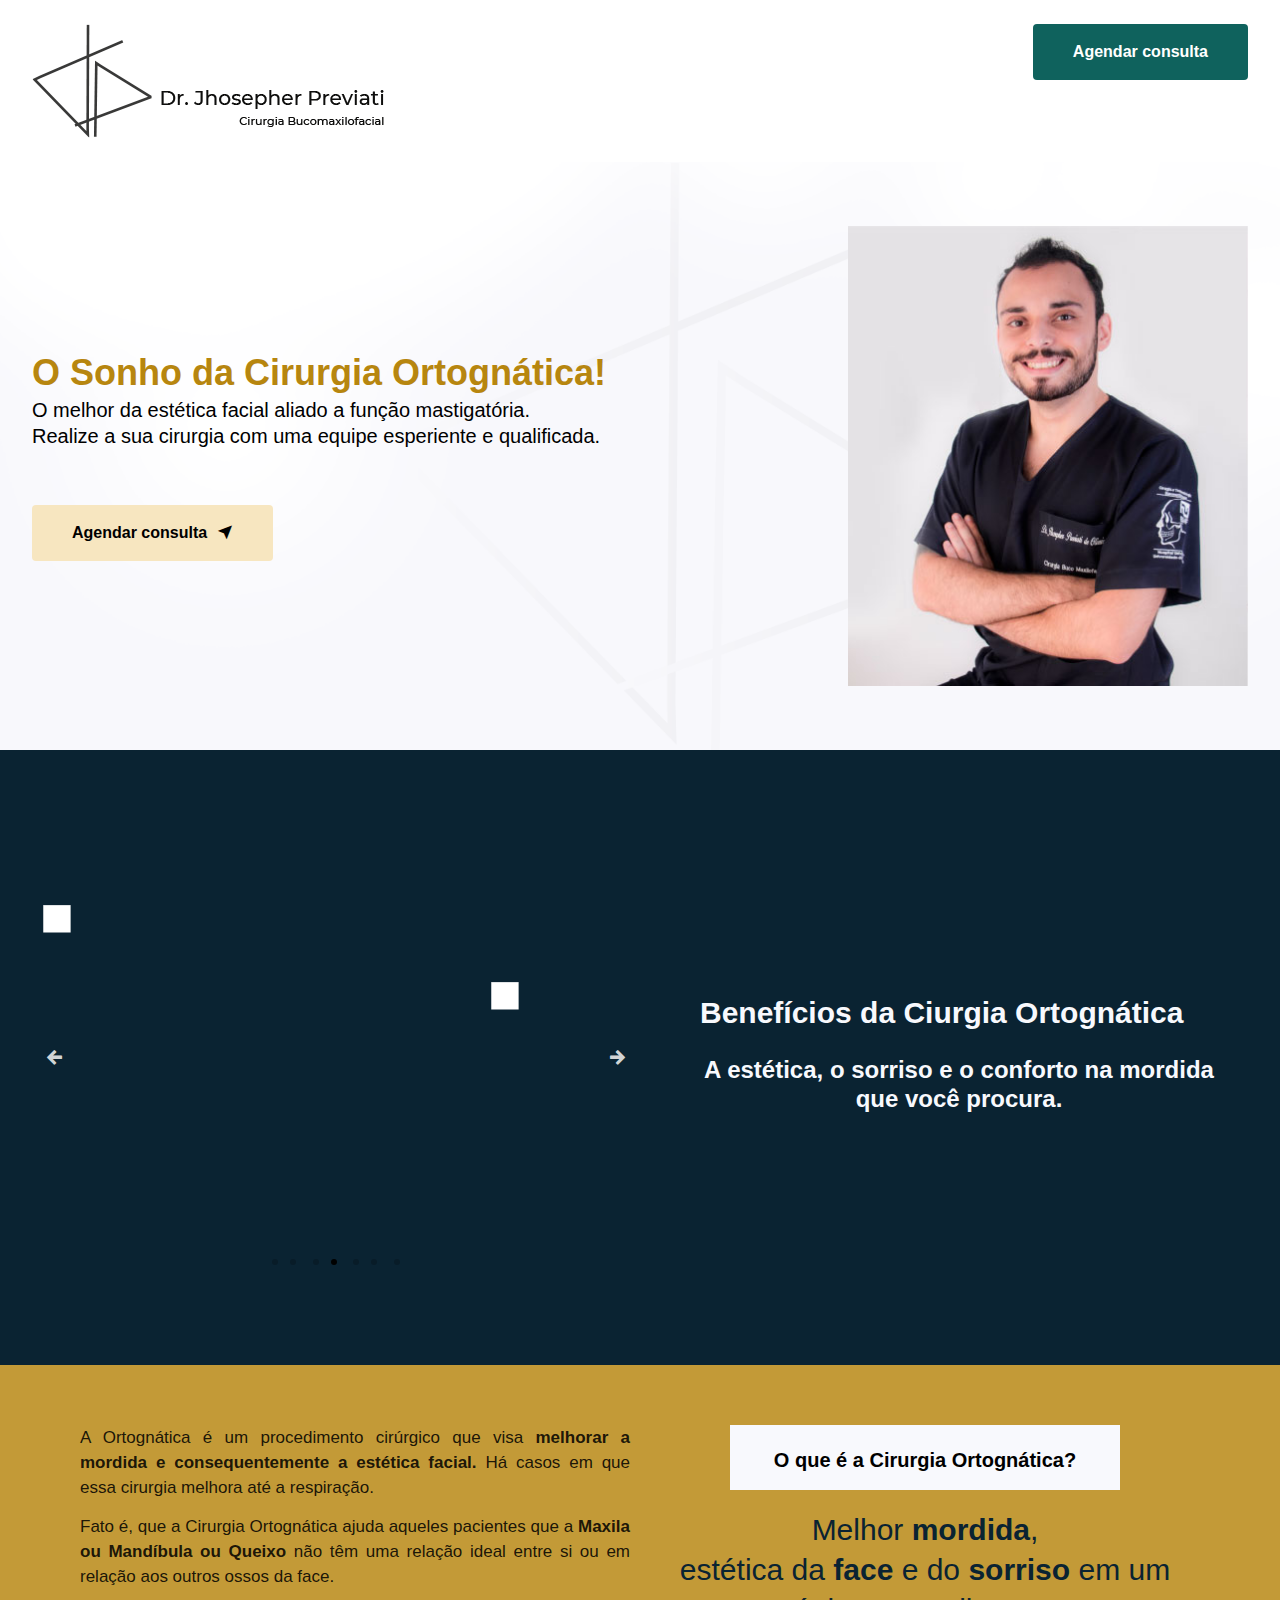
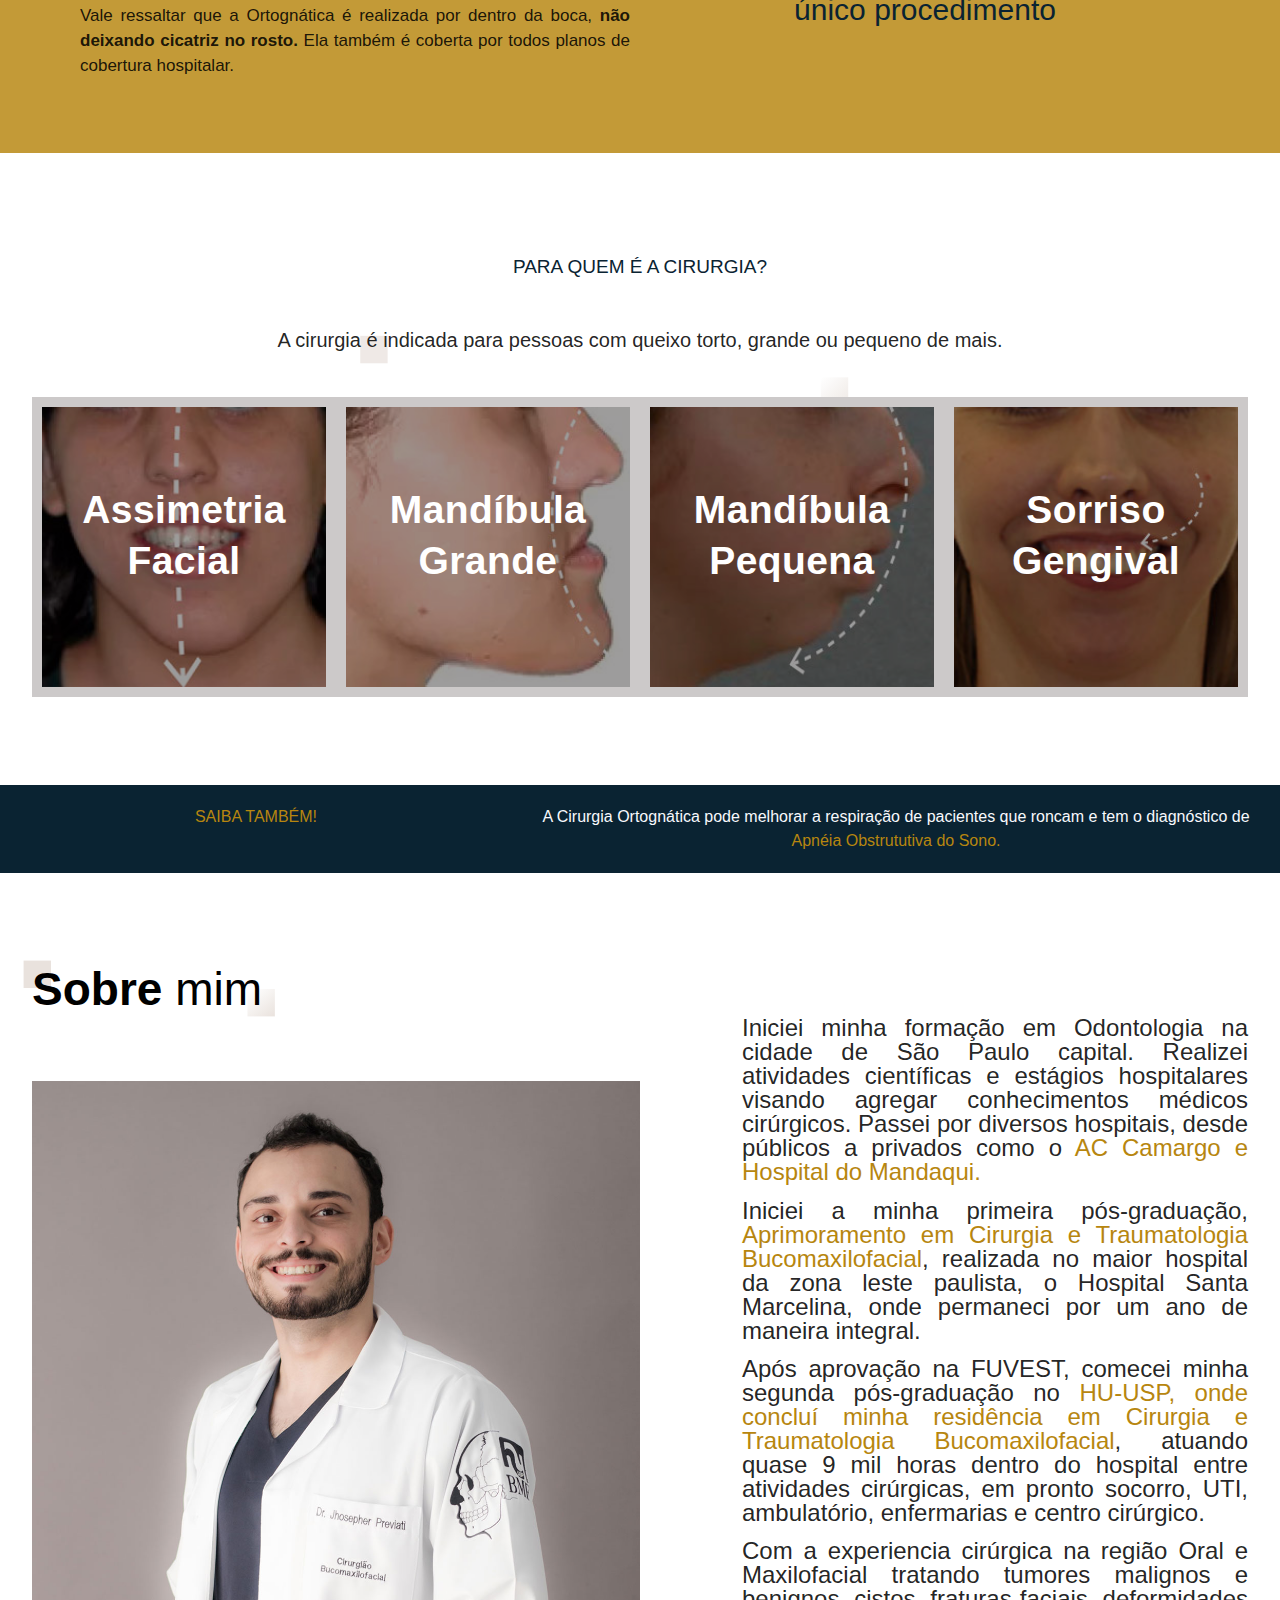
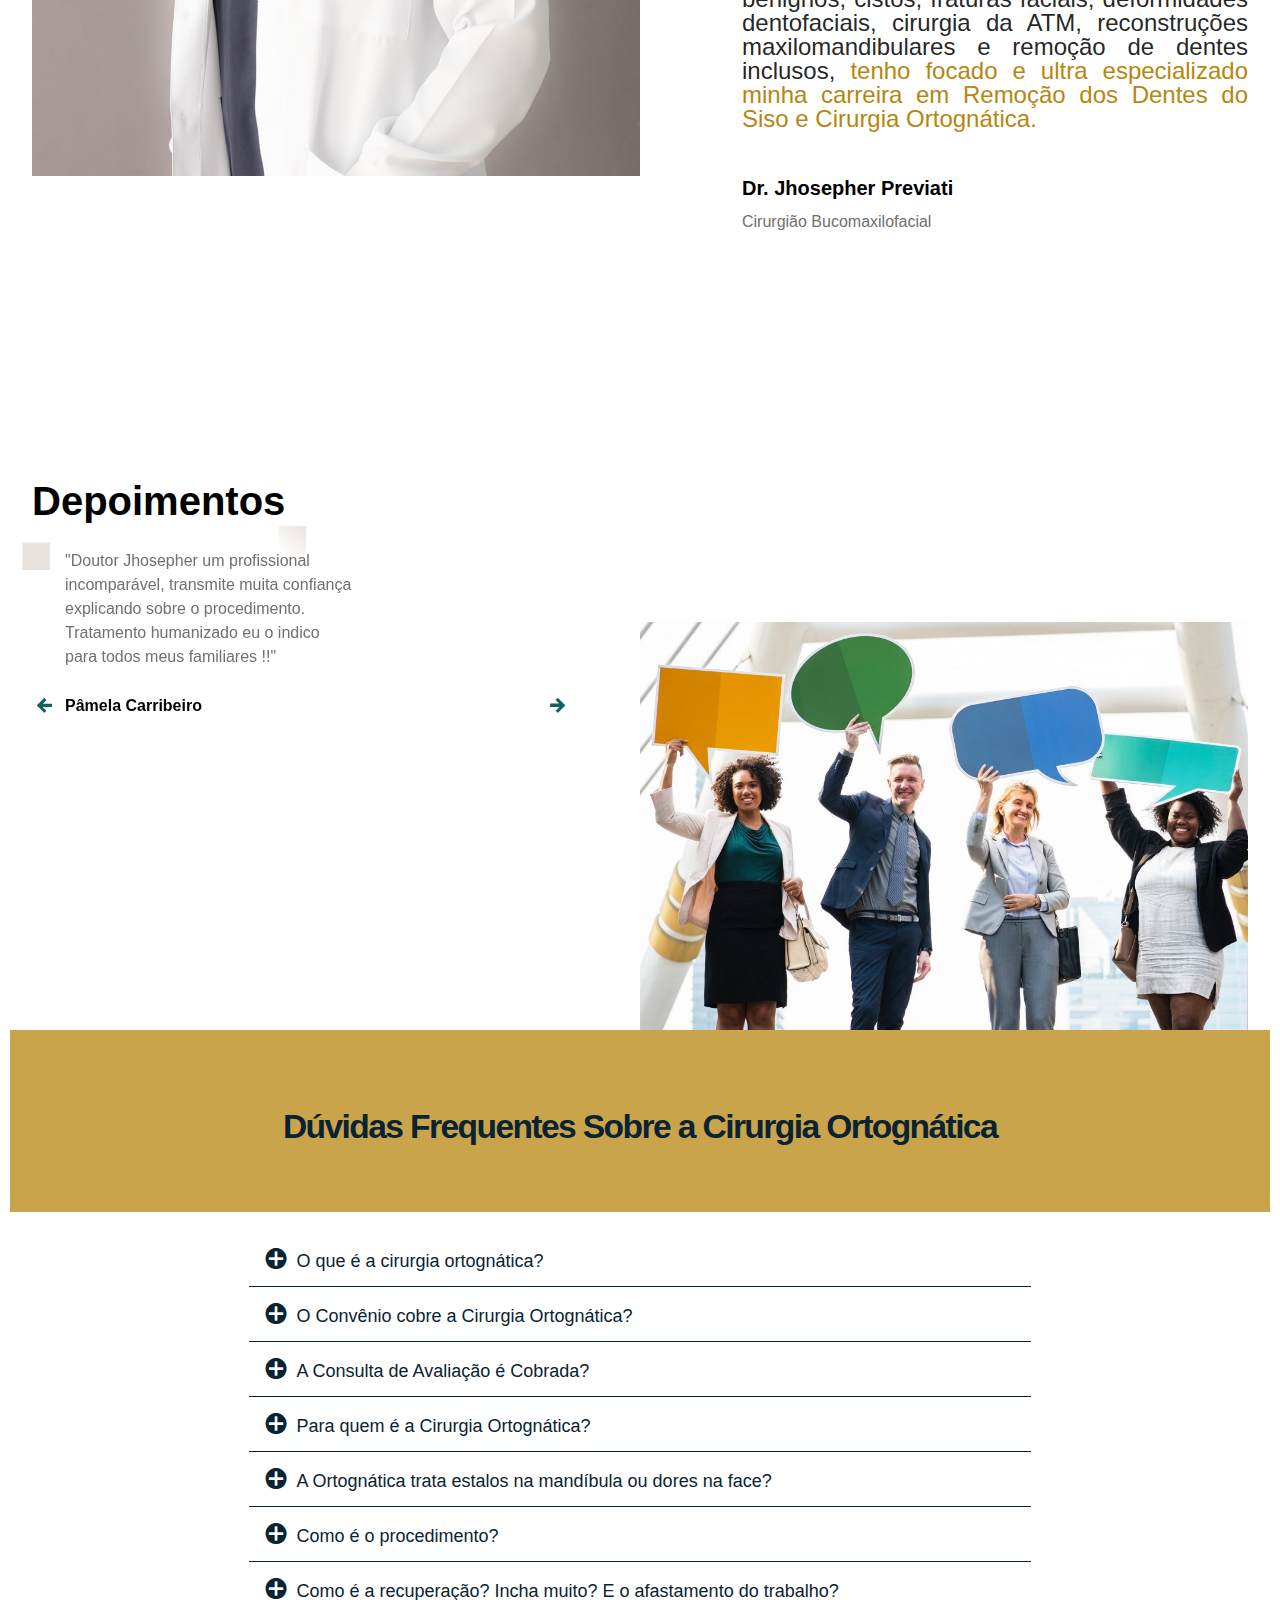
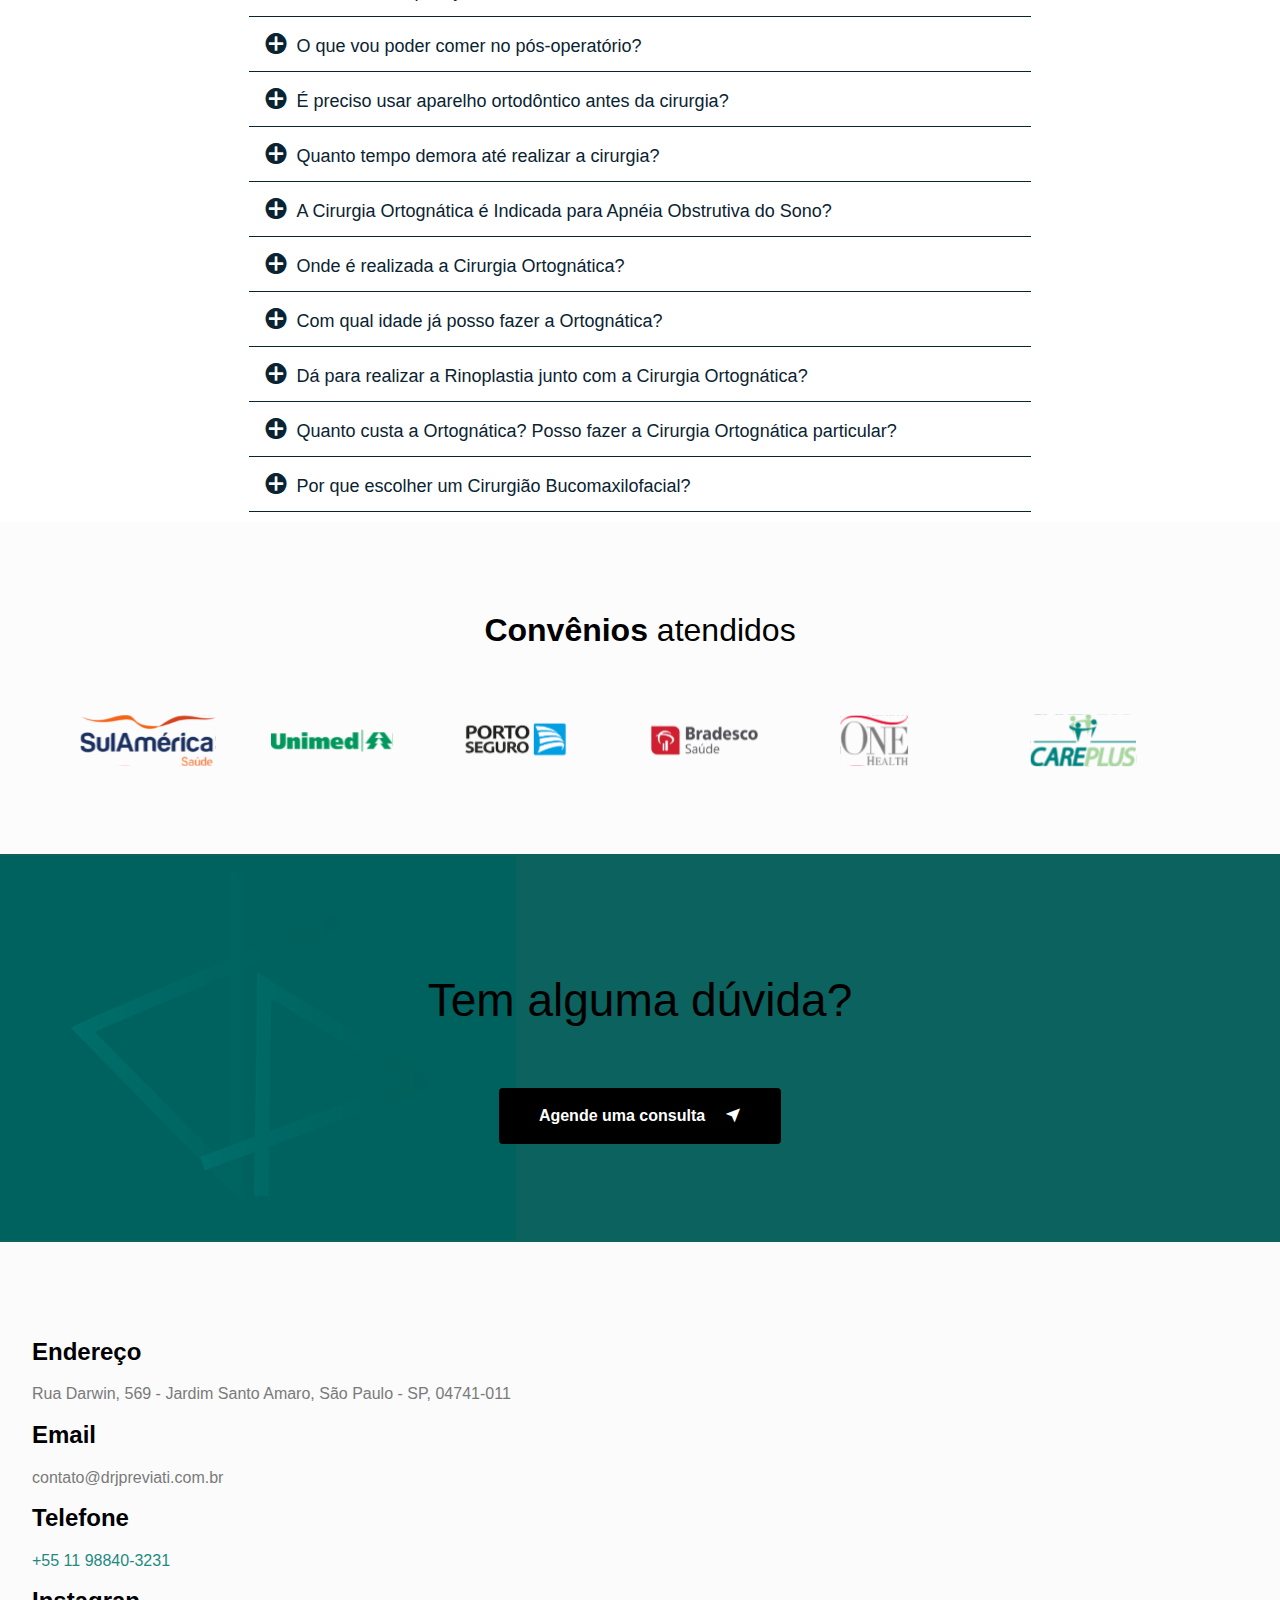
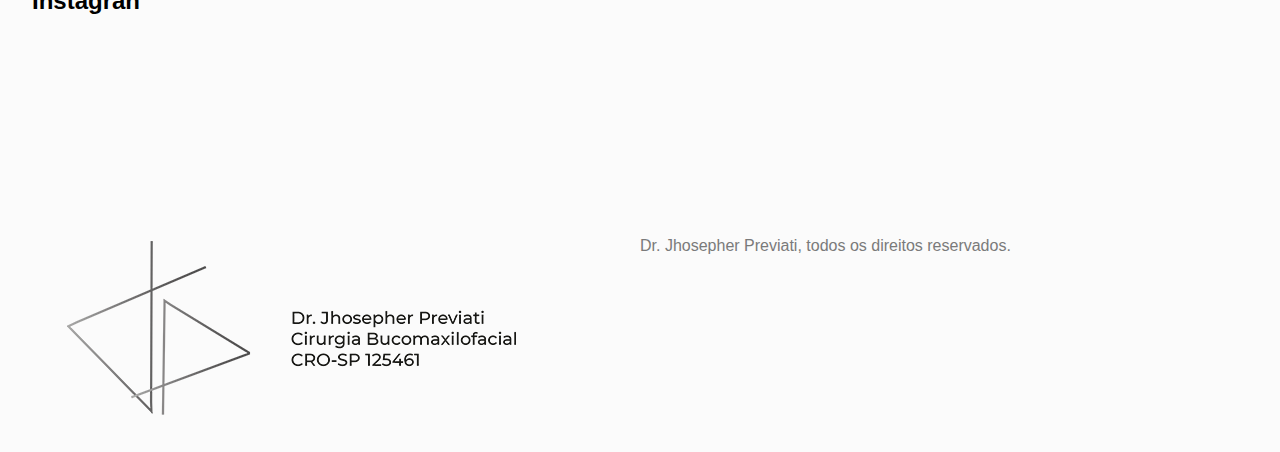
==== commit 9c9ec3a8: "." ====
--- a/ortognatica.html
+++ b/ortognatica.html
@@ -3762,6 +3762,14 @@
                                         <i class="bx bx-phone-call"></i>
                                         <h3>Telefone</h3>
                                         <p>+55 11 98840-3231</p>
+                                    </div>
+                                </a>
+                            </div>
+                            <div class="col-lg-3 col-md-6">
+                                <a href="https://instagram.com/dr.jpreviati?igshid=YmMyMTA2M2Y=" target="_blank" class="btwhats">
+                                    <div class="info-box  mb-4">
+                                        <i class="bx bx-phone-call"></i>
+                                        <h3>Instagran</h3>
                                     </div>
                                 </a>
                             </div>
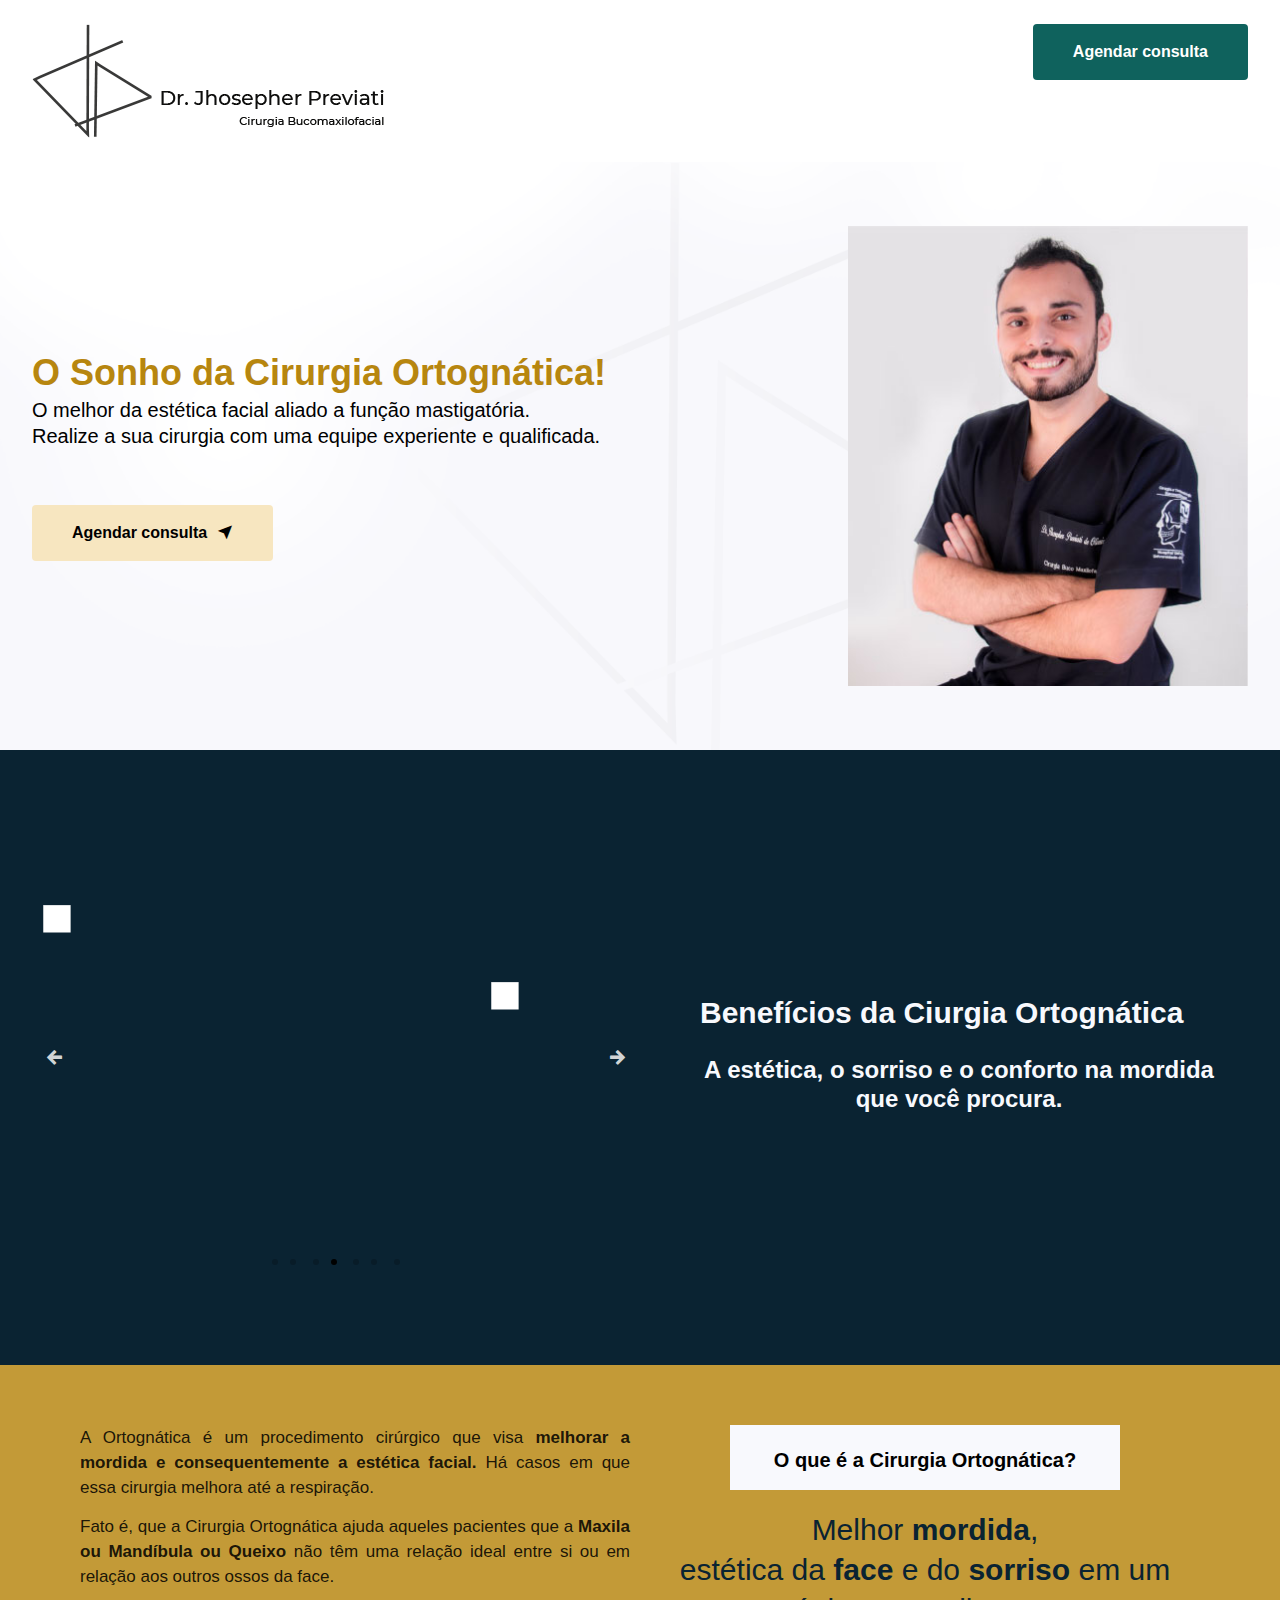
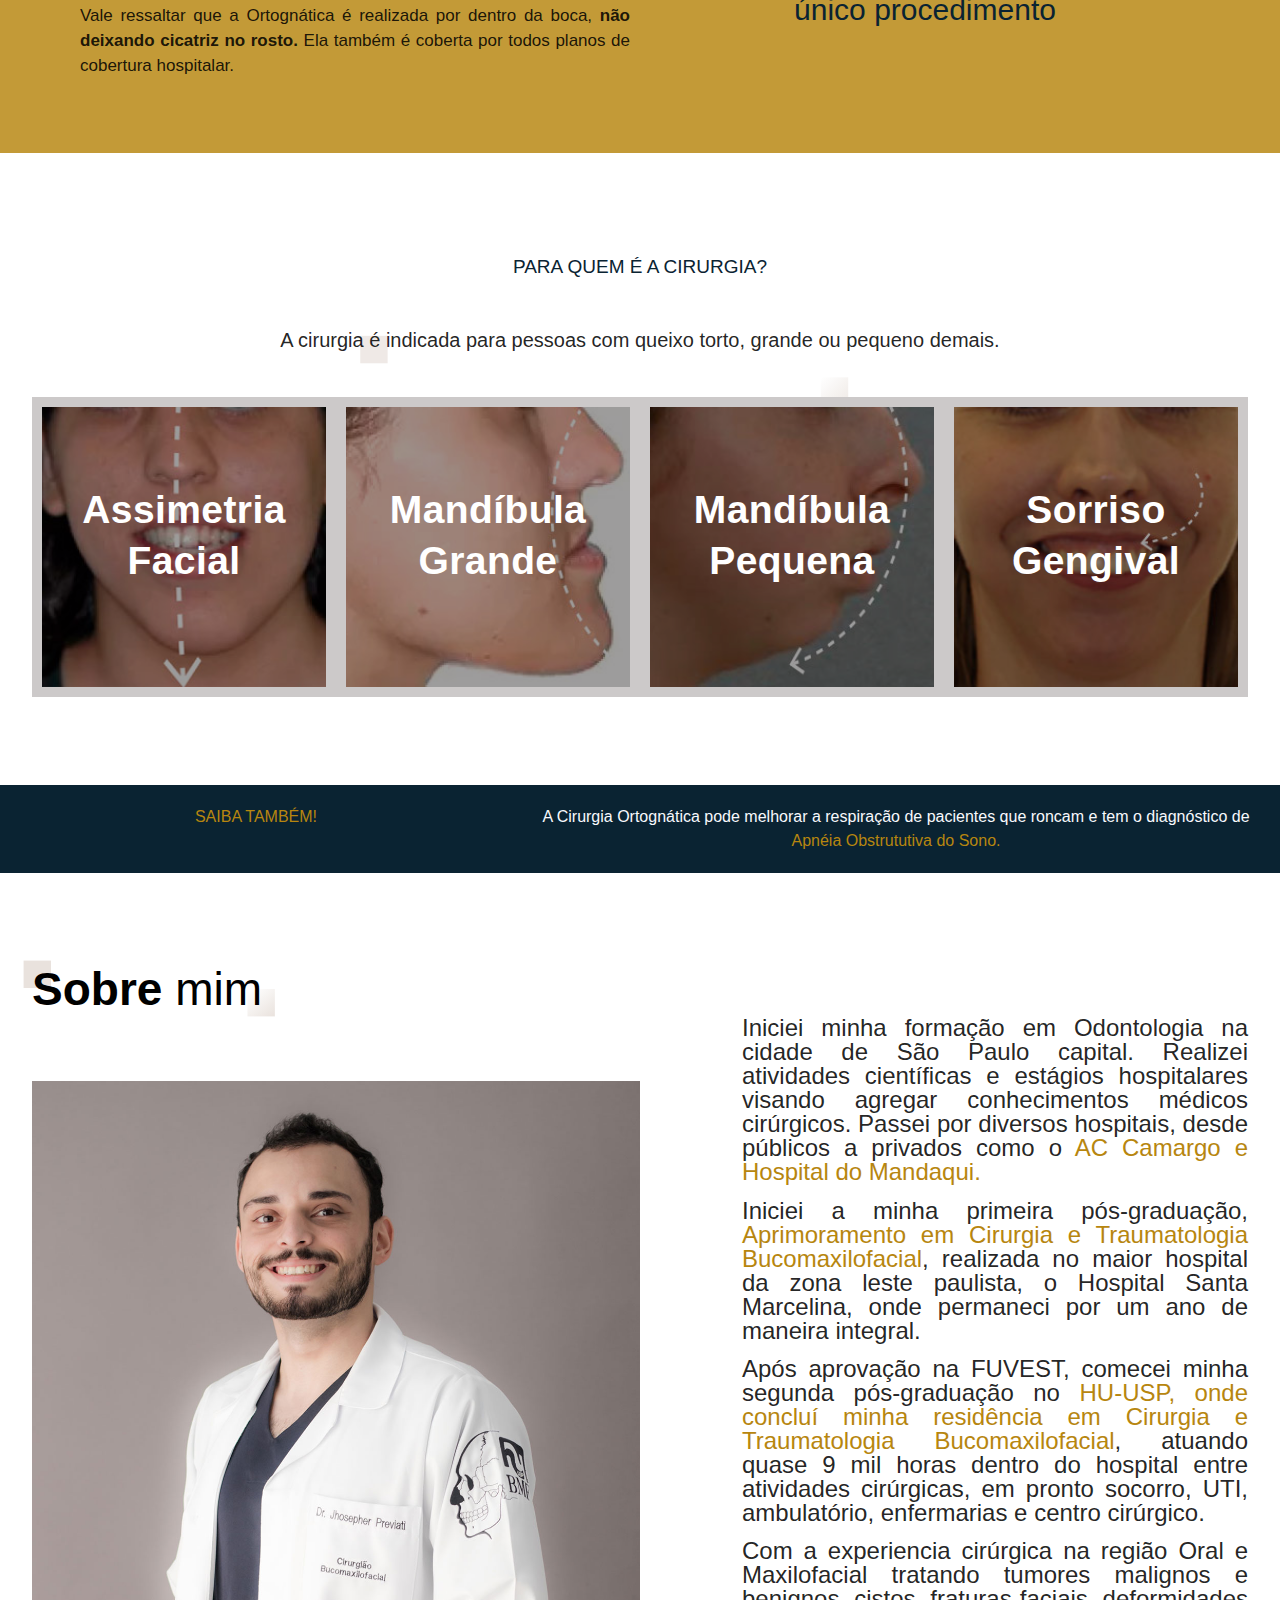
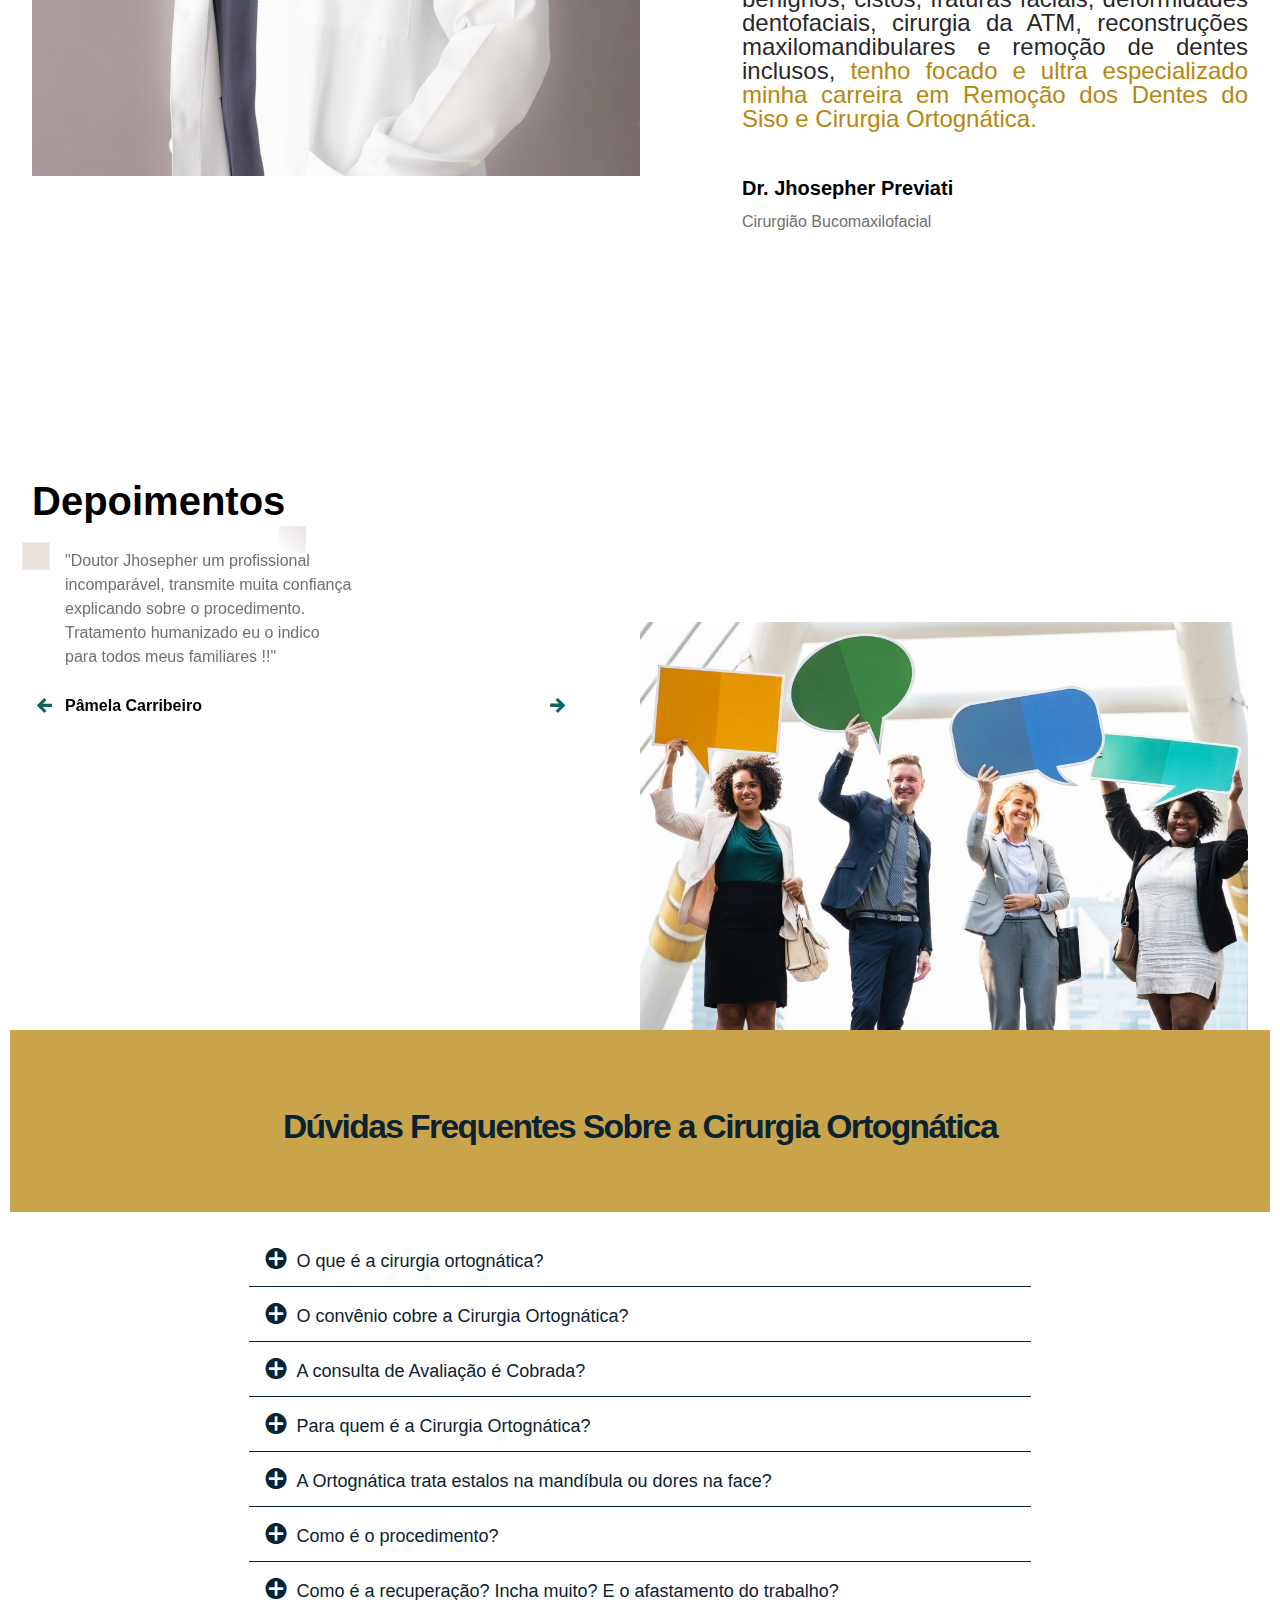
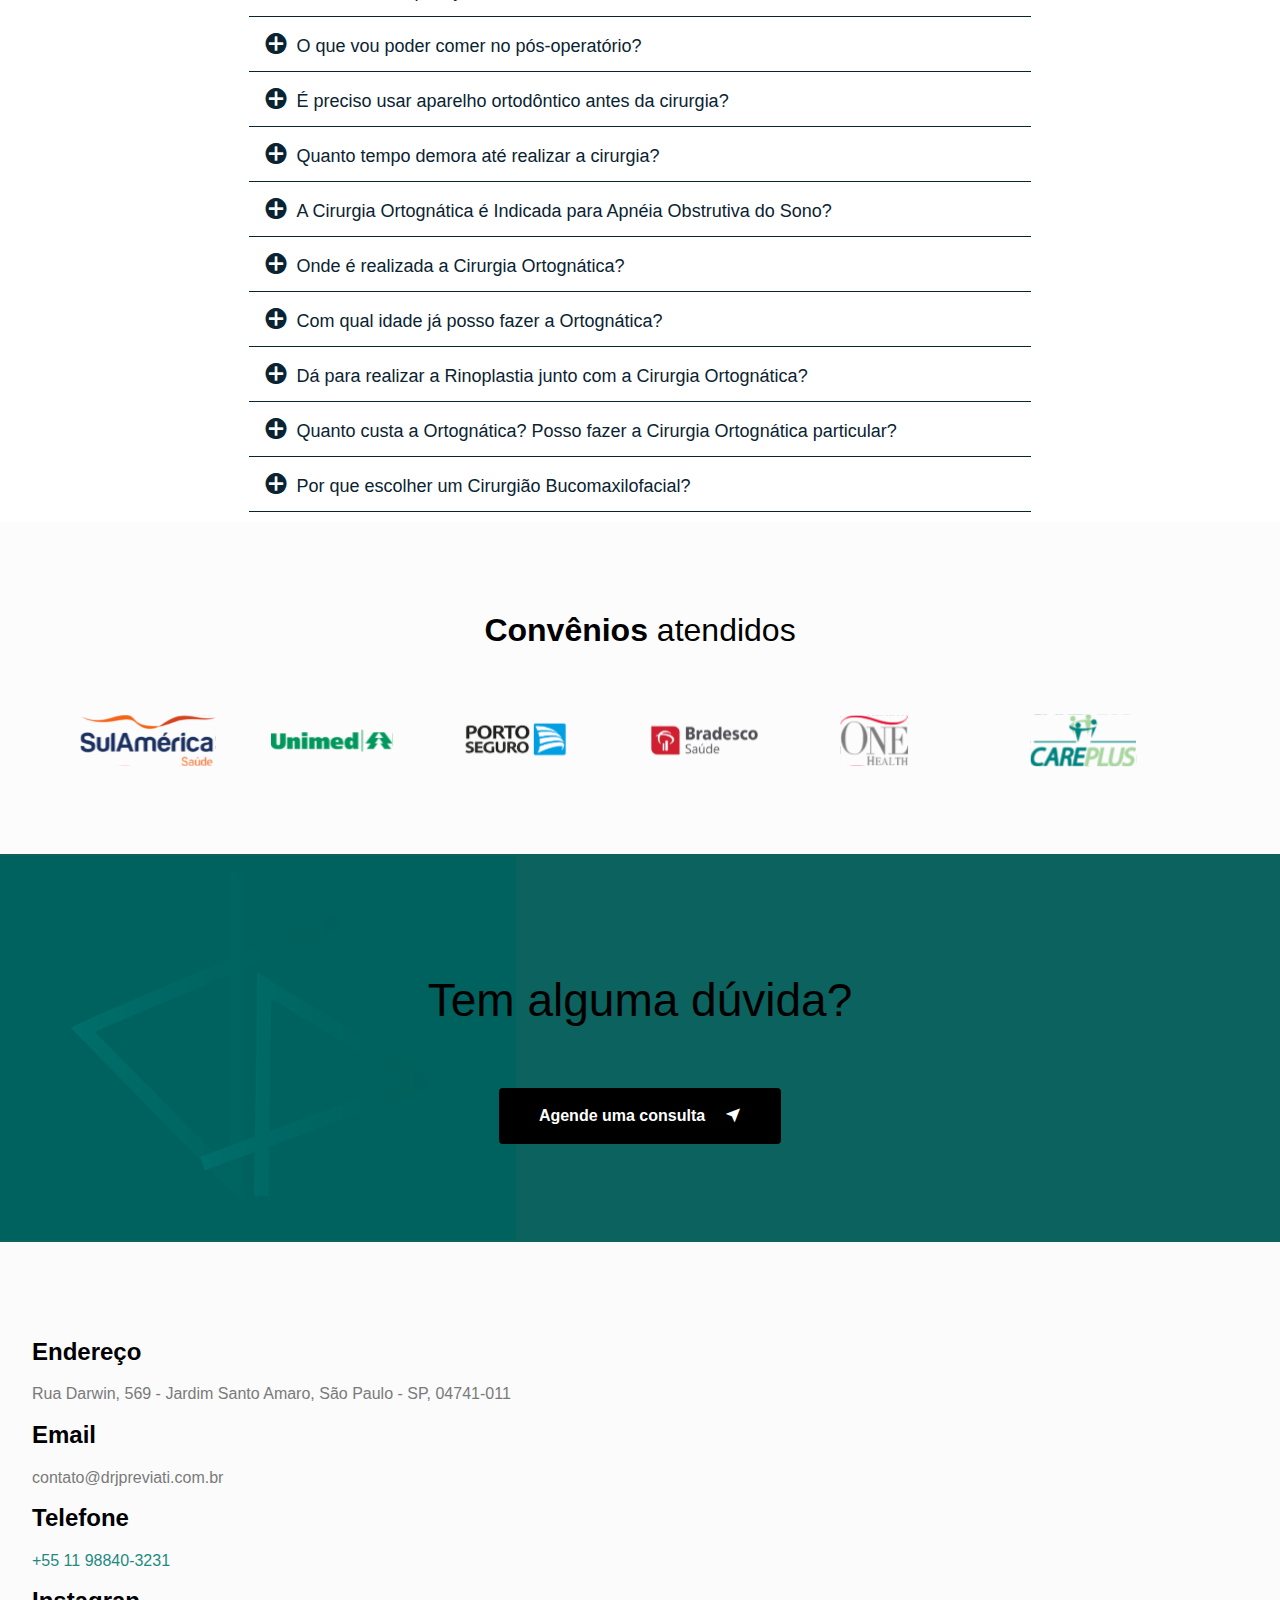
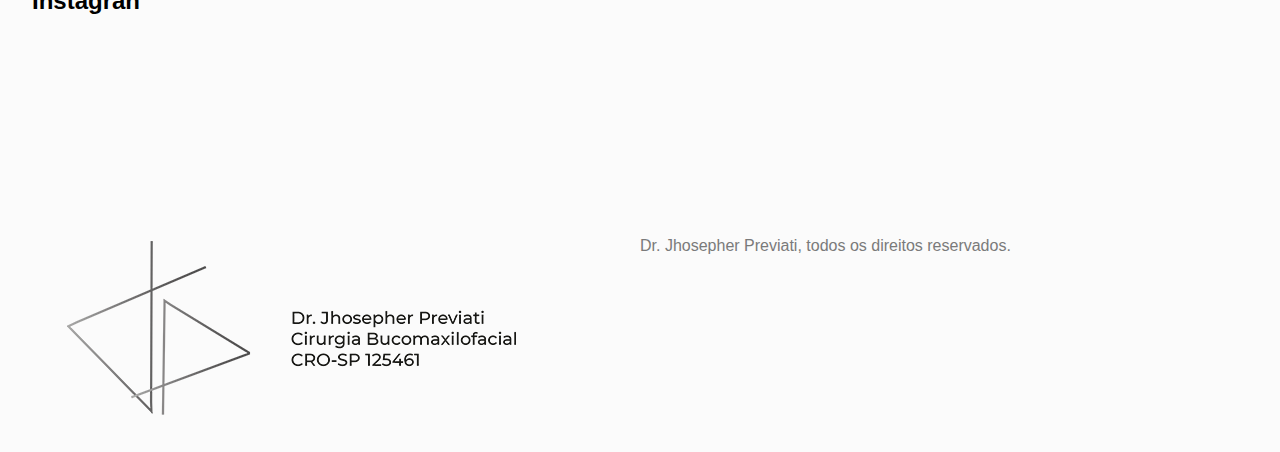
==== commit a14d3fbb: "subindo alteracoes" ====
--- a/ortognatica.html
+++ b/ortognatica.html
@@ -2649,7 +2649,7 @@
                             </div>
                             <div class="elementor-element elementor-element-906c91a elementor-widget elementor-widget-heading" data-id="906c91a" data-element_type="widget" data-widget_type="heading.default">
                                 <div class="elementor-widget-container">
-                                    <h2 class="elementor-heading-title elementor-size-default" style="font-size: 20px;">O melhor da estética facial aliado a função mastigatória. <br> Realize a sua cirurgia com uma equipe esperiente e qualificada. </h2>
+                                    <h2 class="elementor-heading-title elementor-size-default" style="font-size: 20px;">O melhor da estética facial aliado a função mastigatória. <br> Realize a sua cirurgia com uma equipe experiente e qualificada. </h2>
                                 </div>
                             </div>
                             <div class="elementor-element elementor-element-bc34e0c elementor-align-left elementor-mobile-align-justify elementor-widget elementor-widget-button" data-id="bc34e0c" data-element_type="widget" data-widget_type="button.default">
@@ -2866,7 +2866,7 @@
                                                     <div class="swiper-slide-inner">
                                                         <div class="swiper-slide-contents animated fadeInUp" style="">
                                                             <div class="elementor-slide-heading">Harmonia facial!</div>
-                                                            <div class="elementor-slide-description">Proporção maxilo facial nos padrões estéticos.</div>
+                                                            <div class="elementor-slide-description">Proporção maxilofacial nos padrões estéticos.</div>
                                                         </div>
                                                     </div>
                                                 </div>
@@ -2976,7 +2976,7 @@
                         <div class="elementor-widget-wrap elementor-element-populated">
                             <div class="elementor-element elementor-element-2c31e04 elementor-widget elementor-widget-text-editor" data-id="2c31e04" data-element_type="widget" data-widget_type="text-editor.default">
                                 <div class="elementor-widget-container">
-                                    <p>A ortognática é uma cirurgia realizada inteiramente por dentro da boca, sem cicatrizes visíveis e coberta por qualquer plano de saúde com cobertura hospitalar.&nbsp;<span style="letter-spacing: 0px;">O principal objetivo do procedimento é corrigir a mordida e posicionar os maxilares de tal forma que resultem na melhor estética facial possível.</span></p>
+                                    <p>A ortognática é uma cirurgia realizada inteiramente por dentro da boca, sem cicatrizes visíveis e coberta por qualquer plano de saúde que tenha cobertura hospitalar.&nbsp;<span style="letter-spacing: 0px;">O principal objetivo do procedimento é corrigir a mordida e posicionar os maxilares de tal forma que resultem na melhor estética facial possível.</span></p>
                                     <p>Dentre as indicações, podemos destacar: queixo pequeno, queixo grande, queixo torto, excesso de gengiva no sorriso ou mostrar pouco os dentes ao sorrir.</p>
                                 </div>
                             </div>
@@ -3005,7 +3005,7 @@
                             </div>
                             <div class="elementor-element elementor-element-84cd58c elementor-widget elementor-widget-text-editor" data-id="84cd58c" data-element_type="widget" data-widget_type="text-editor.default">
                                 <div class="elementor-widget-container">
-                                    <p>A cirurgia é indicada para pessoas com queixo torto, grande ou pequeno de mais.</p>
+                                    <p>A cirurgia é indicada para pessoas com queixo torto, grande ou pequeno demais.</p>
 
                                 </div>
                             </div>
@@ -3379,7 +3379,7 @@
 
                                             <div id="elementor-tab-content-2191" class="elementor-tab-content elementor-clearfix" data-tab="1" role="tabpanel" aria-labelledby="elementor-tab-title-2191">
                                                 <p>A Cirurgia Ortognática é um procedimento estético-funcional que visa melhorar a oclusão do paciente (encaixe dos dentes) e tem como consequência a melhora da estética e proporção do terço médio da face (maxila)
-                                                    e terço inferior da face (mandíbula e mento). Há casos que paciente com Apnéia Obstrutiva do Sono se beneficia da Cirurgia Ortognátia por melhora da passagem de ar nas vias aéreas superiores. Contudo
+                                                    e terço inferior da face (mandíbula e mento). Há casos que pacientes com Apnéia Obstrutiva do Sono se beneficia da Cirurgia Ortognátia por melhora da passagem de ar nas vias aéreas superiores. Contudo
                                                     é necessário antes passar em consulta com o médico Otorrinolaringologista para descartar outras causas e tratamentos.
                                                 </p>
                                             </div>
@@ -3390,7 +3390,7 @@
 															<span class="elementor-toggle-icon-closed"><i class="icofont-plus-circle"></i></span>
                                                 <span class="elementor-toggle-icon-opened"><i class="icofont-minus-circle"></i></span>
                                                 </span>
-                                                <a href="https://www.drjpreviati.com.br/ortognatica.html" class="elementor-toggle-title">O Convênio cobre a Cirurgia Ortognática?</a>
+                                                <a href="https://www.drjpreviati.com.br/ortognatica.html" class="elementor-toggle-title">O convênio cobre a Cirurgia Ortognática?</a>
                                             </h3>
 
                                             <div id="elementor-tab-content-2192" class="elementor-tab-content elementor-clearfix" data-tab="2" role="tabpanel" aria-labelledby="elementor-tab-title-2192">
@@ -3403,7 +3403,7 @@
 															<span class="elementor-toggle-icon-closed"><i class="icofont-plus-circle"></i></span>
                                                 <span class="elementor-toggle-icon-opened"><i class="icofont-minus-circle"></i></span>
                                                 </span>
-                                                <a href="https://www.drjpreviati.com.br/ortognatica.html" class="elementor-toggle-title">A Consulta de Avaliação é Cobrada?</a>
+                                                <a href="https://www.drjpreviati.com.br/ortognatica.html" class="elementor-toggle-title">A consulta de Avaliação é Cobrada?</a>
                                             </h3>
 
                                             <div id="elementor-tab-content-2193" class="elementor-tab-content elementor-clearfix" data-tab="3" role="tabpanel" aria-labelledby="elementor-tab-title-2193">
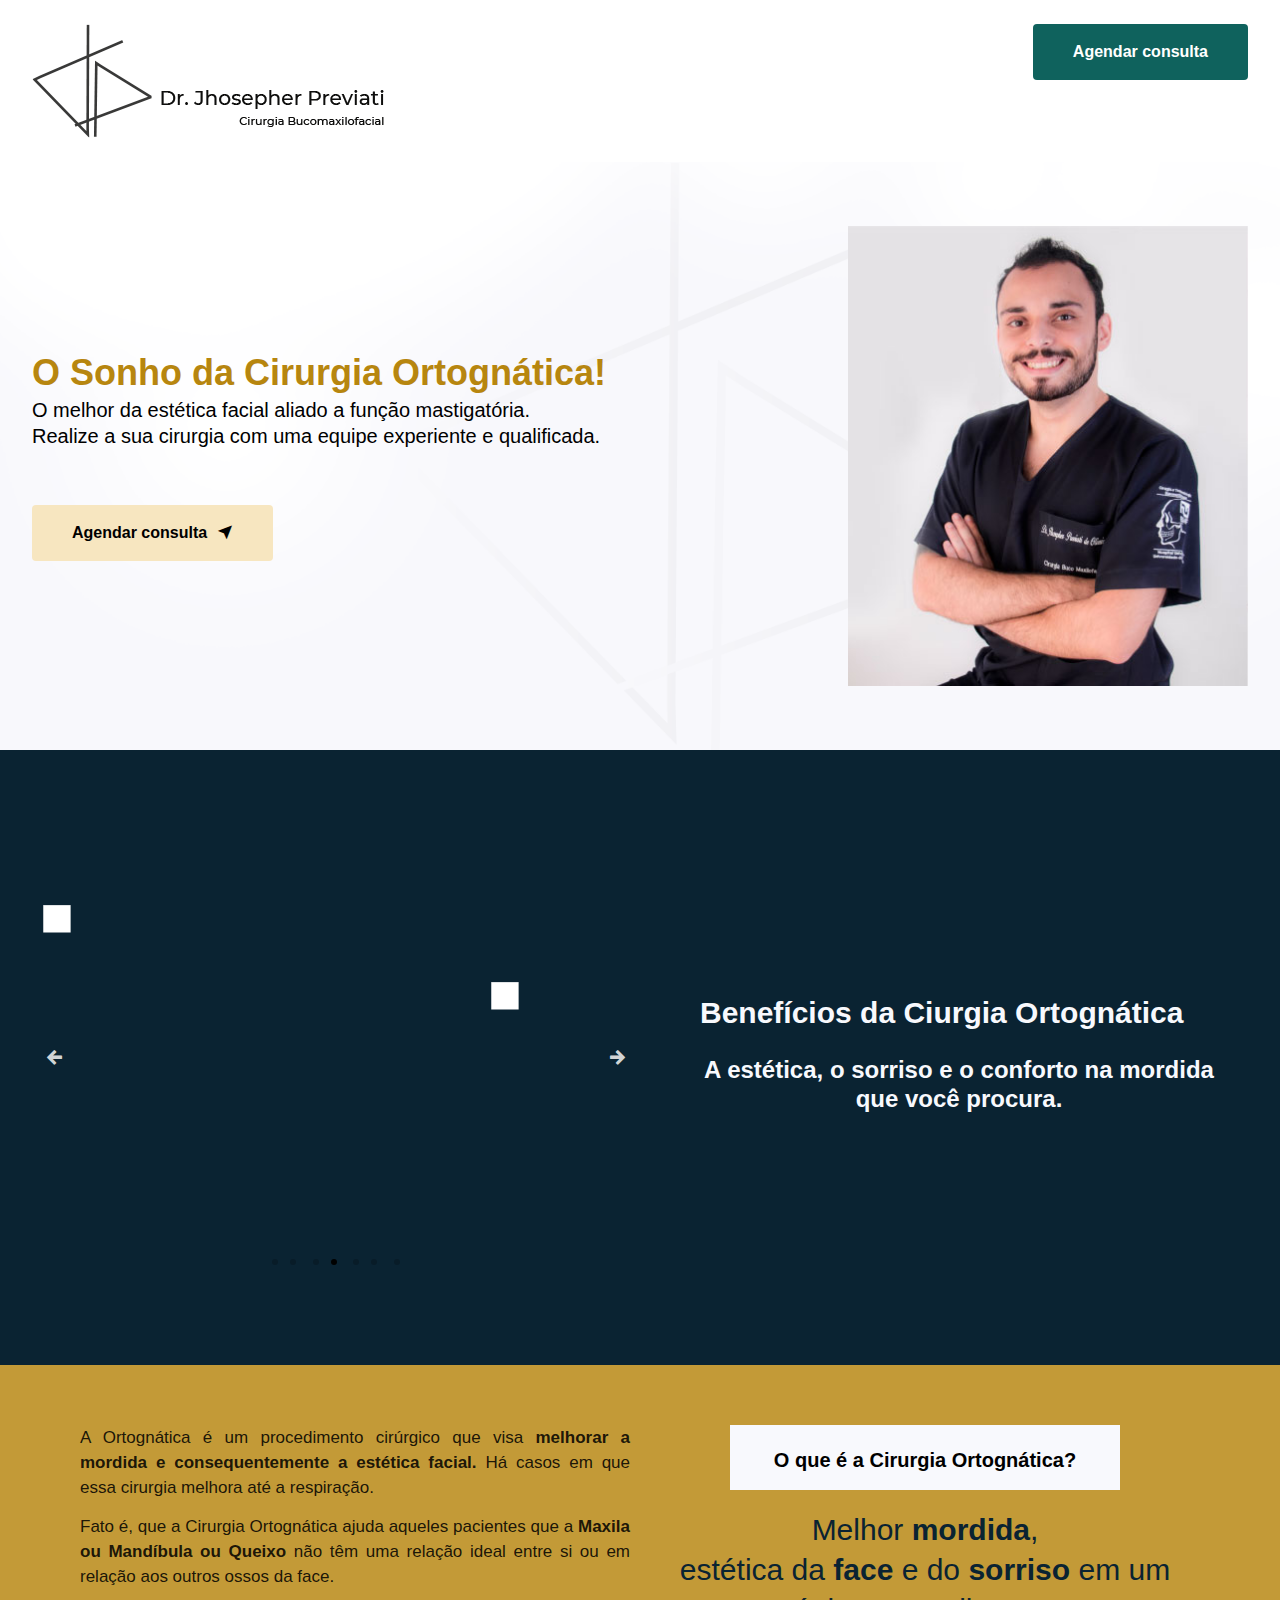
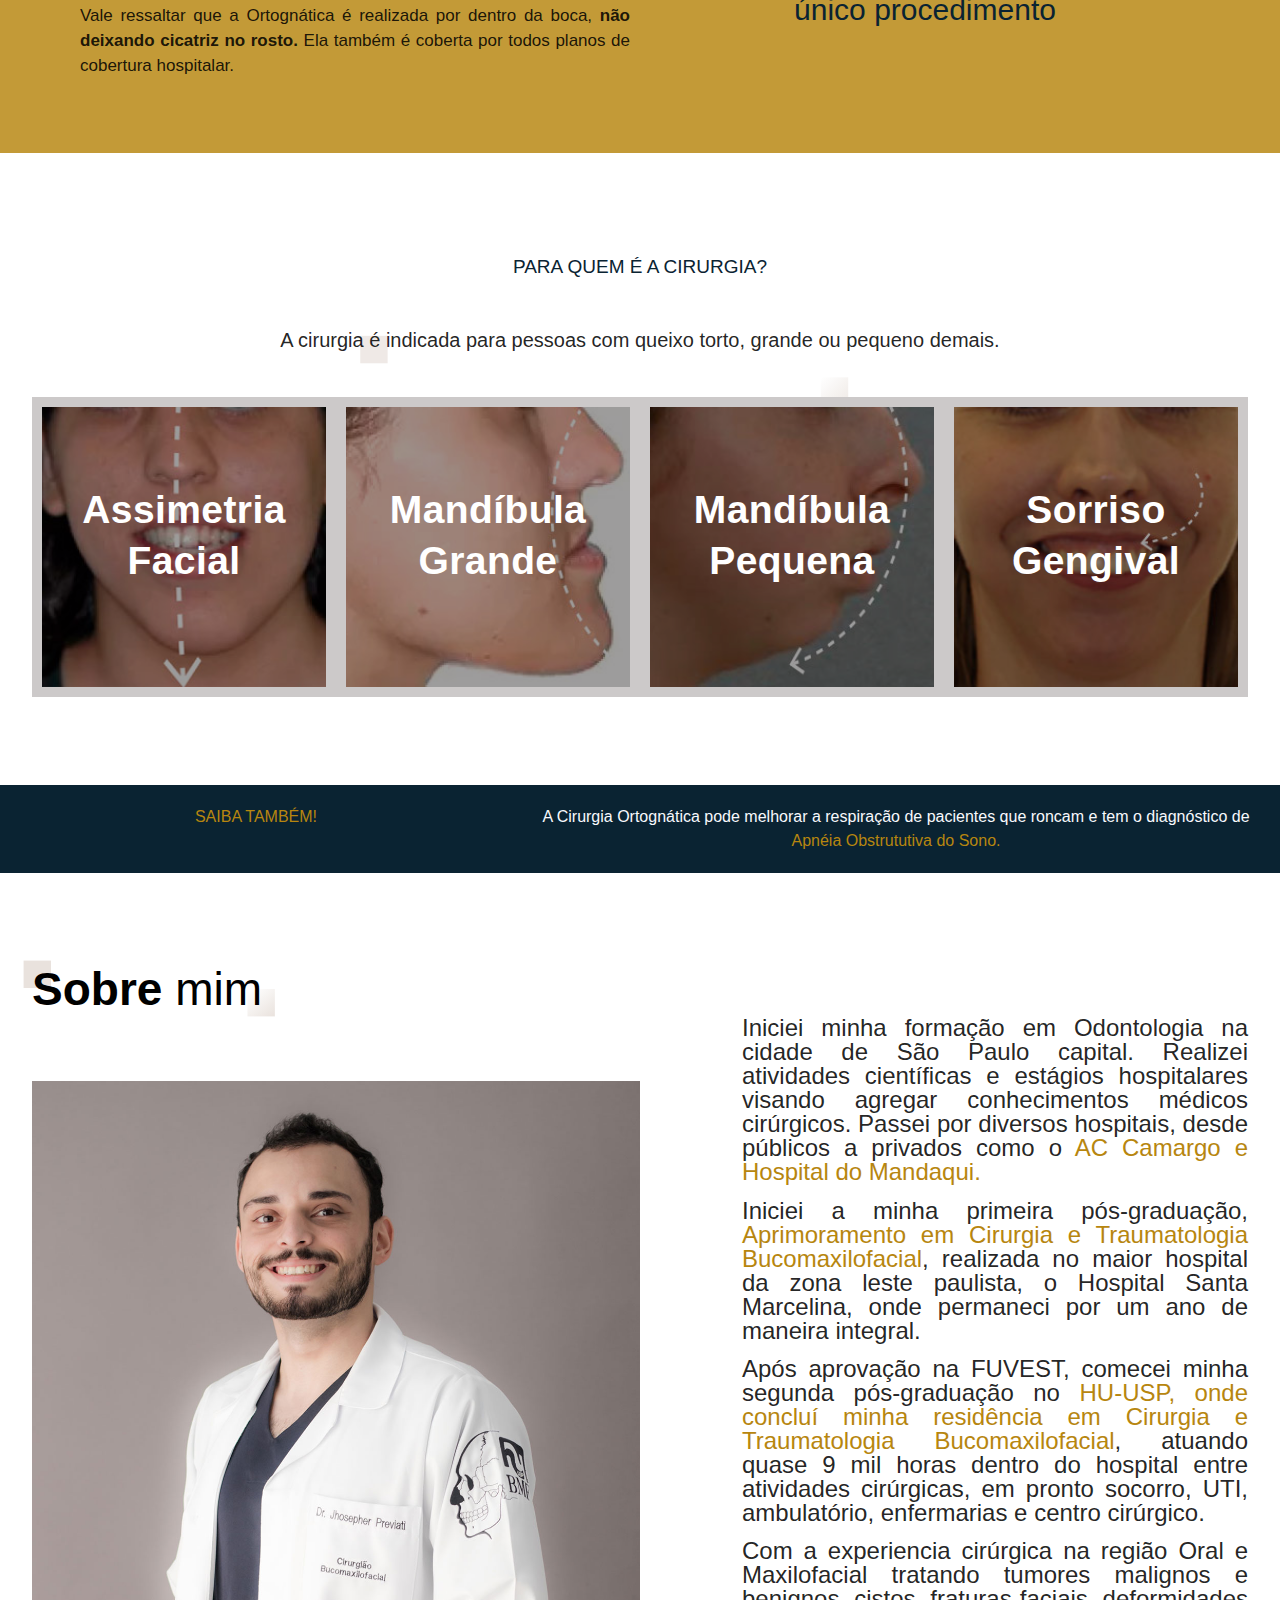
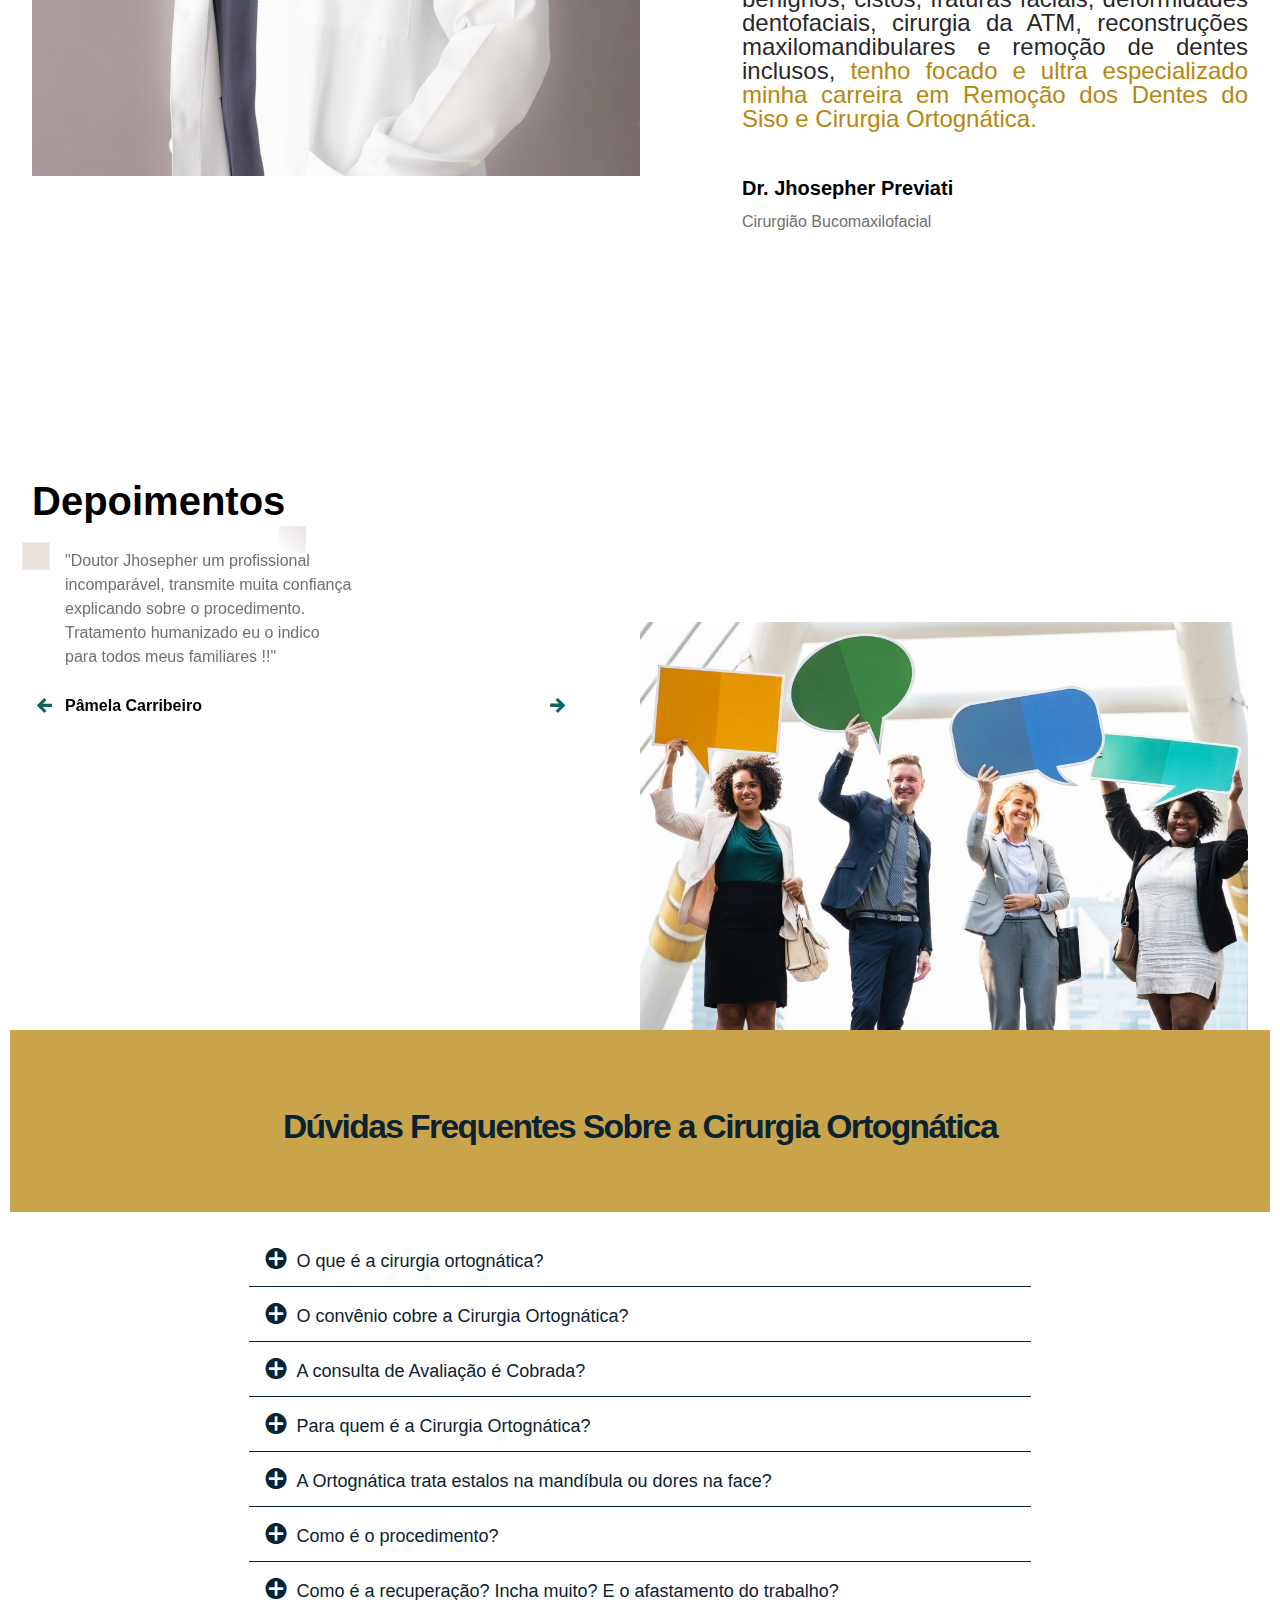
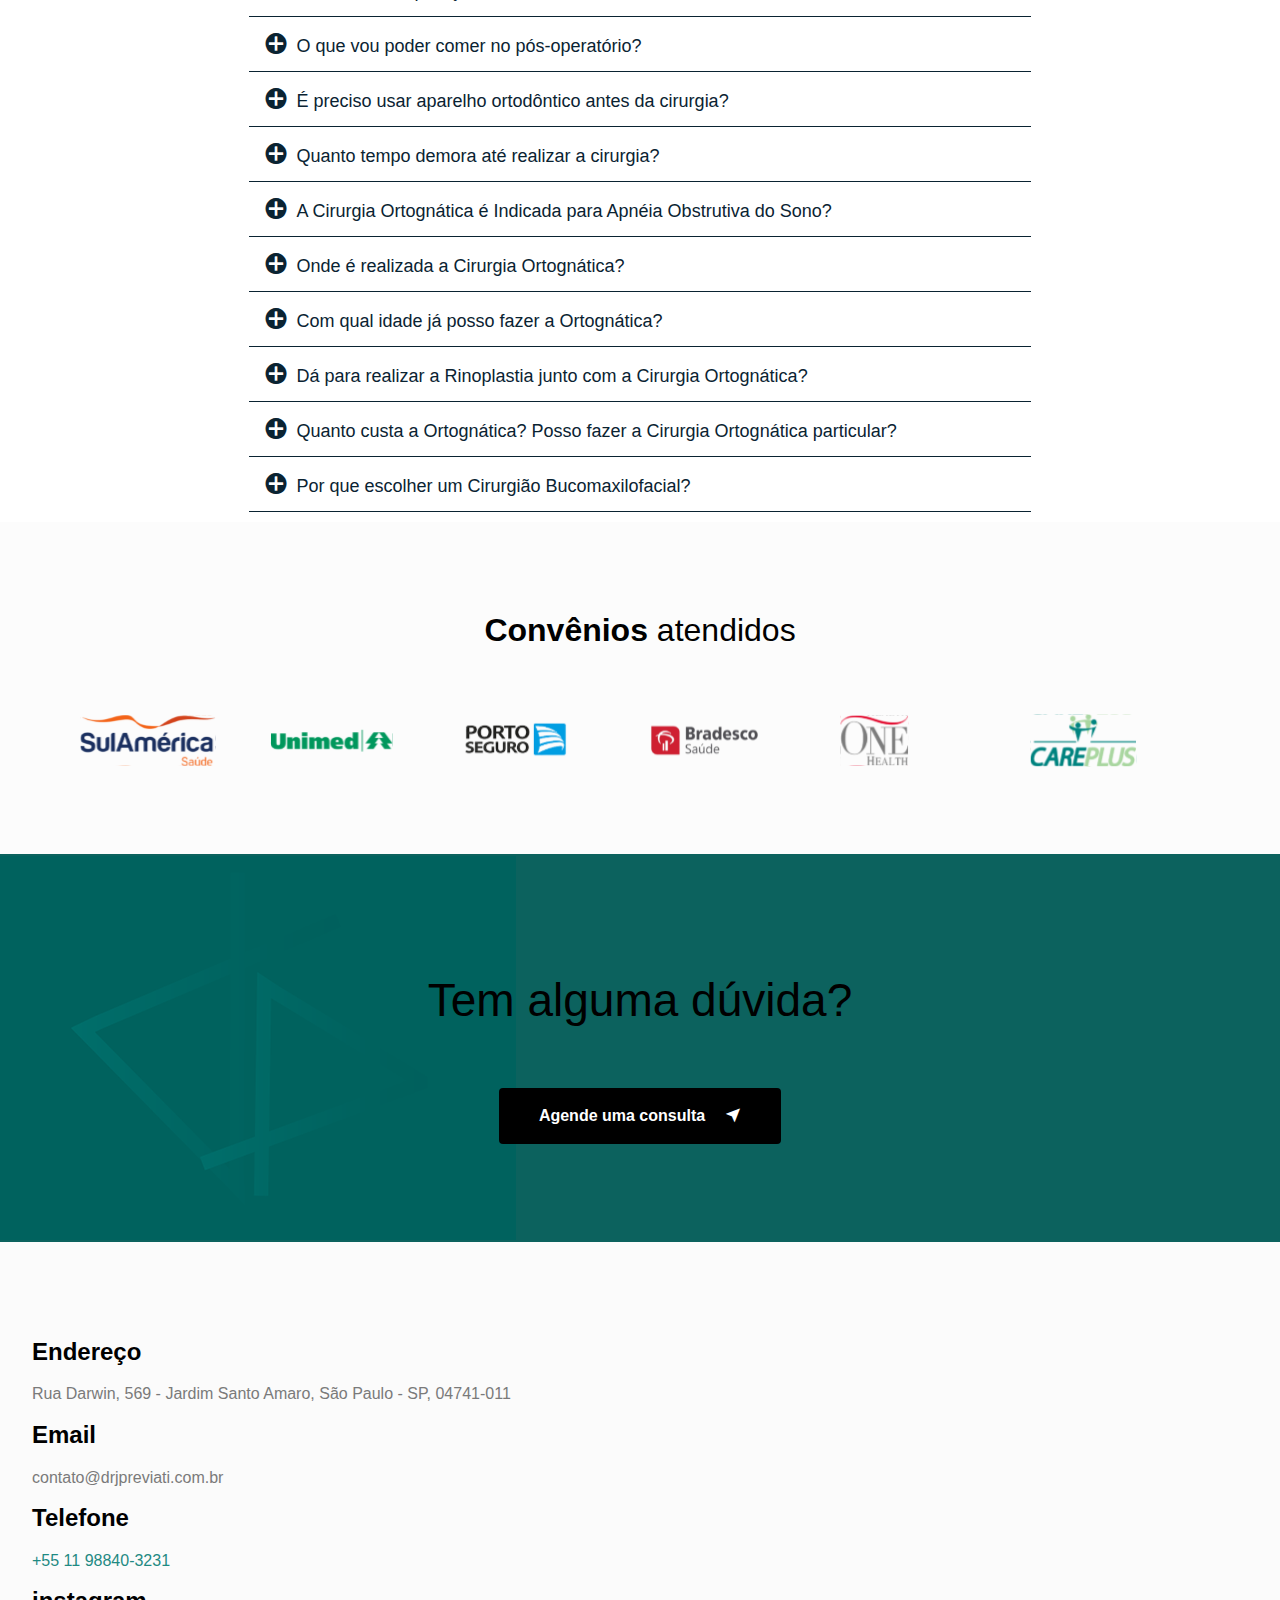
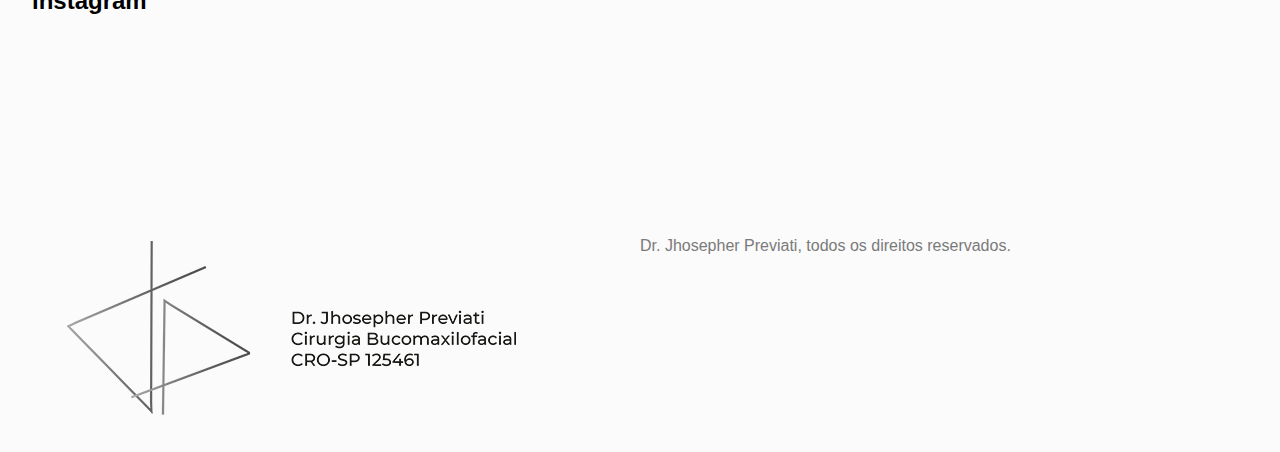
==== commit 2dfe31d0: "." ====
--- a/ortognatica.html
+++ b/ortognatica.html
@@ -3769,7 +3769,7 @@
                                 <a href="https://instagram.com/dr.jpreviati?igshid=YmMyMTA2M2Y=" target="_blank" class="btwhats">
                                     <div class="info-box  mb-4">
                                         <i class="bx bx-phone-call"></i>
-                                        <h3>Instagran</h3>
+                                        <h3>instagram</h3>
                                     </div>
                                 </a>
                             </div>
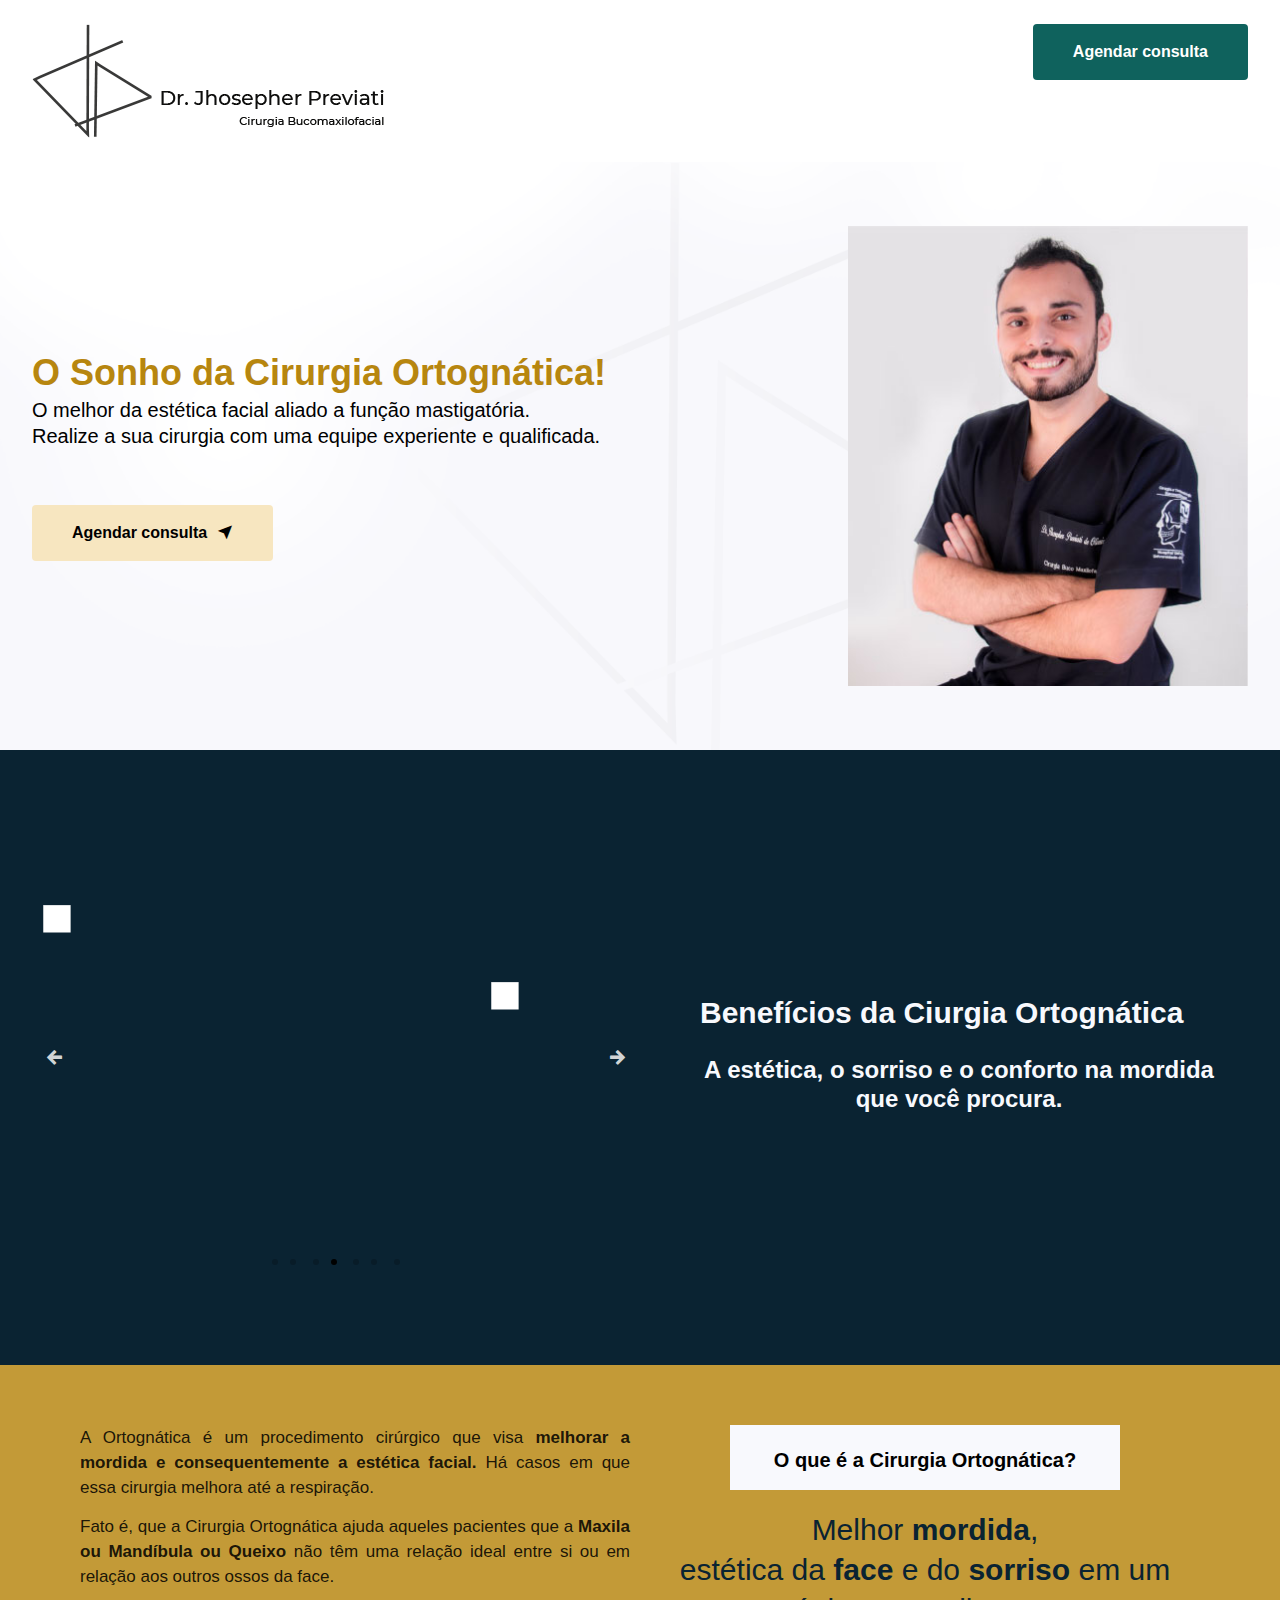
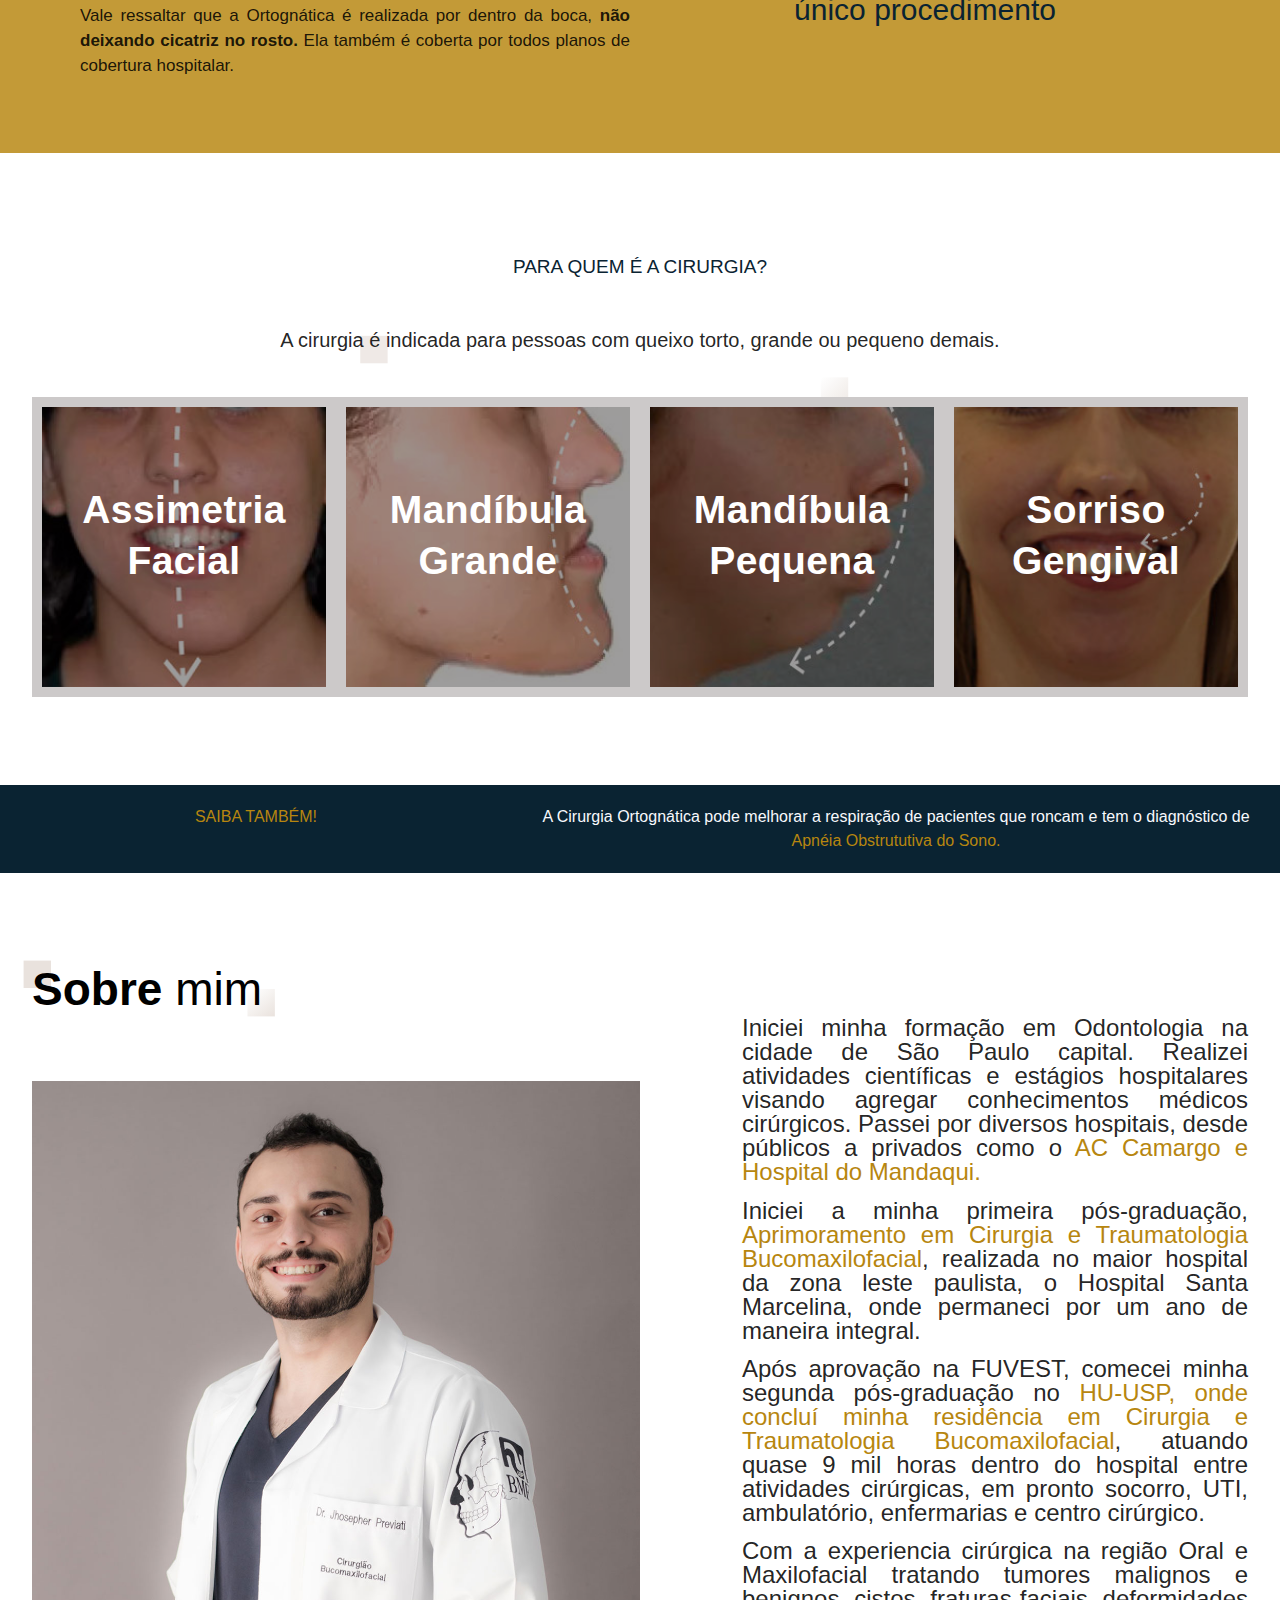
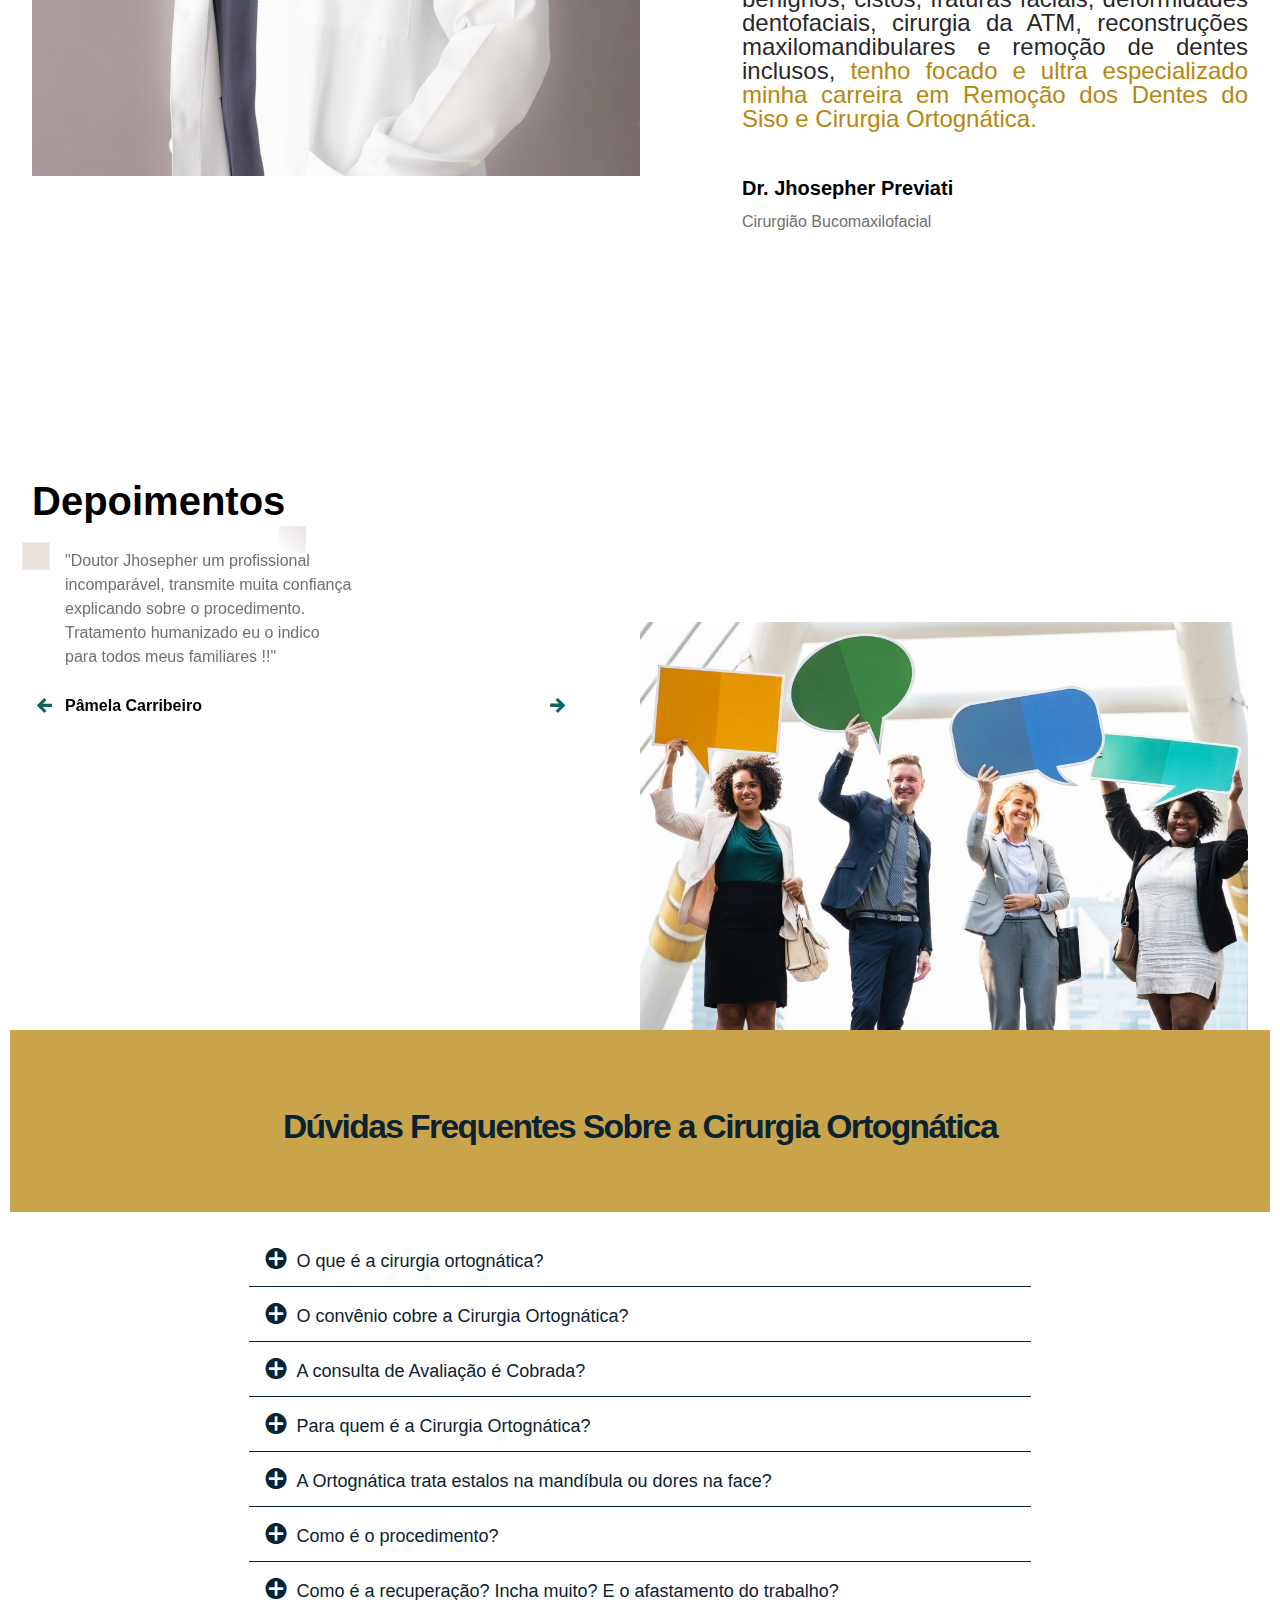
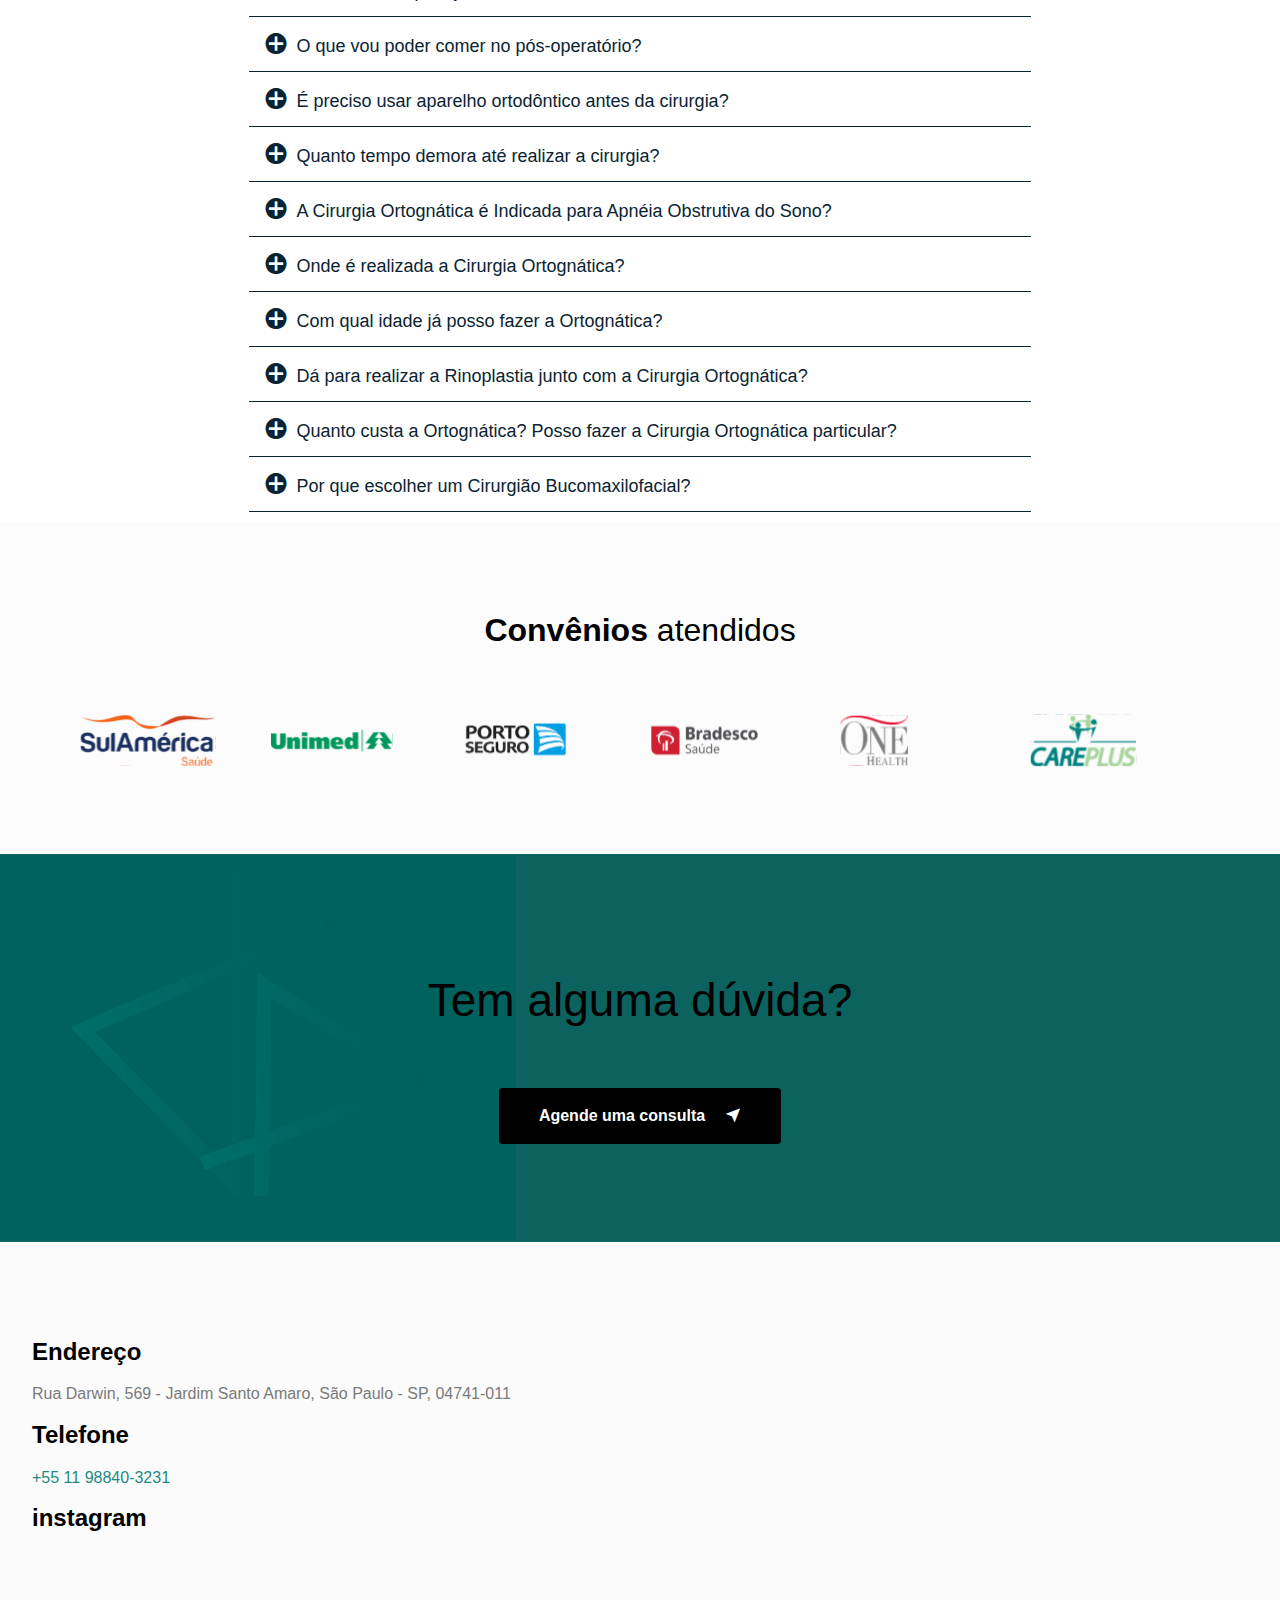
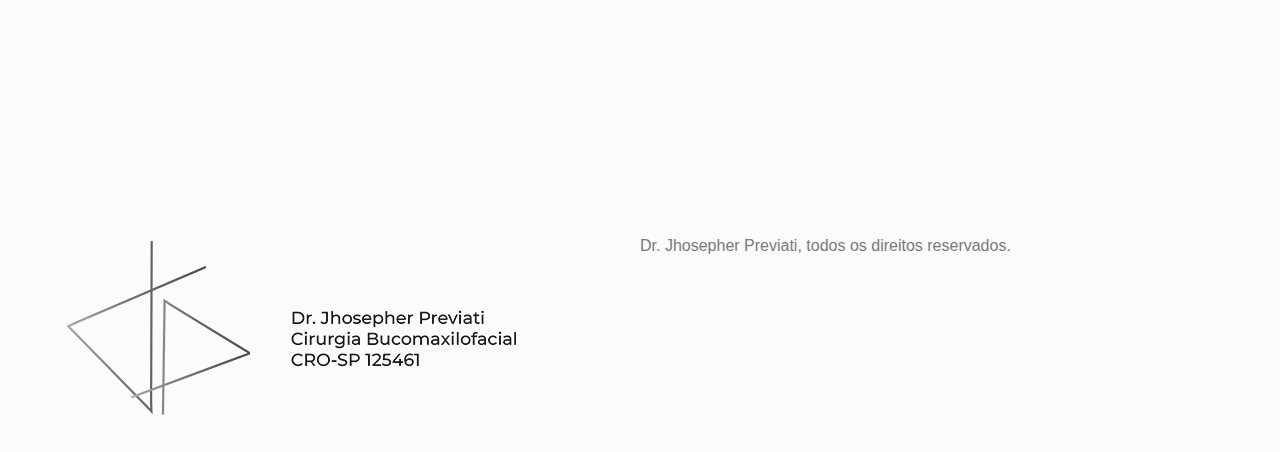
==== commit 02951e38: "." ====
--- a/ortognatica.html
+++ b/ortognatica.html
@@ -3748,13 +3748,13 @@
                                 </div>
                             </div>
 
-                            <div class="col-lg-3 col-md-6">
+                            <!-- <div class="col-lg-3 col-md-6">
                                 <div class="info-box  mb-4">
                                     <i class="bx bx-envelope"></i>
                                     <h3>Email</h3>
                                     <p>contato@drjpreviati.com.br</p>
                                 </div>
-                            </div>
+                            </div> -->
 
                             <div class="col-lg-3 col-md-6">
                                 <a href="https://wa.me/5511988403231?text=Quero%20saber%20mais" target="_blank" class="btwhats">
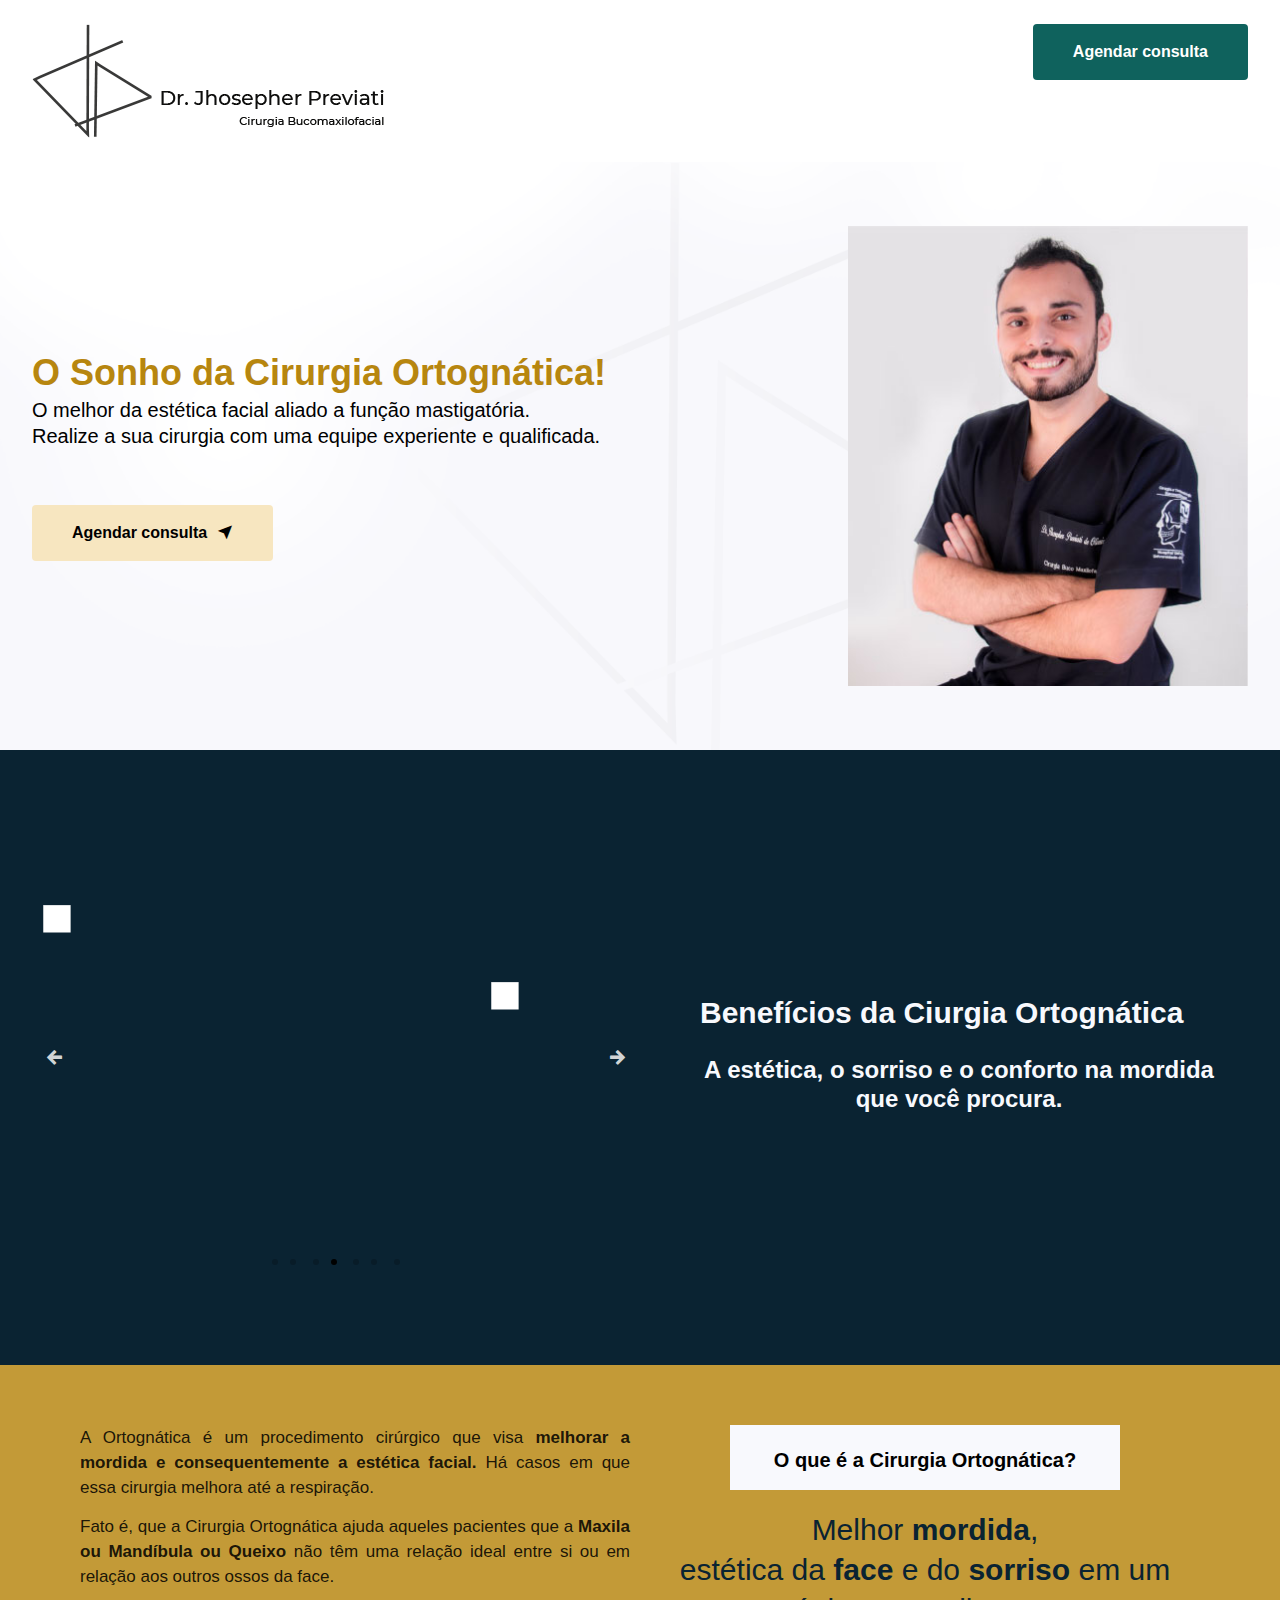
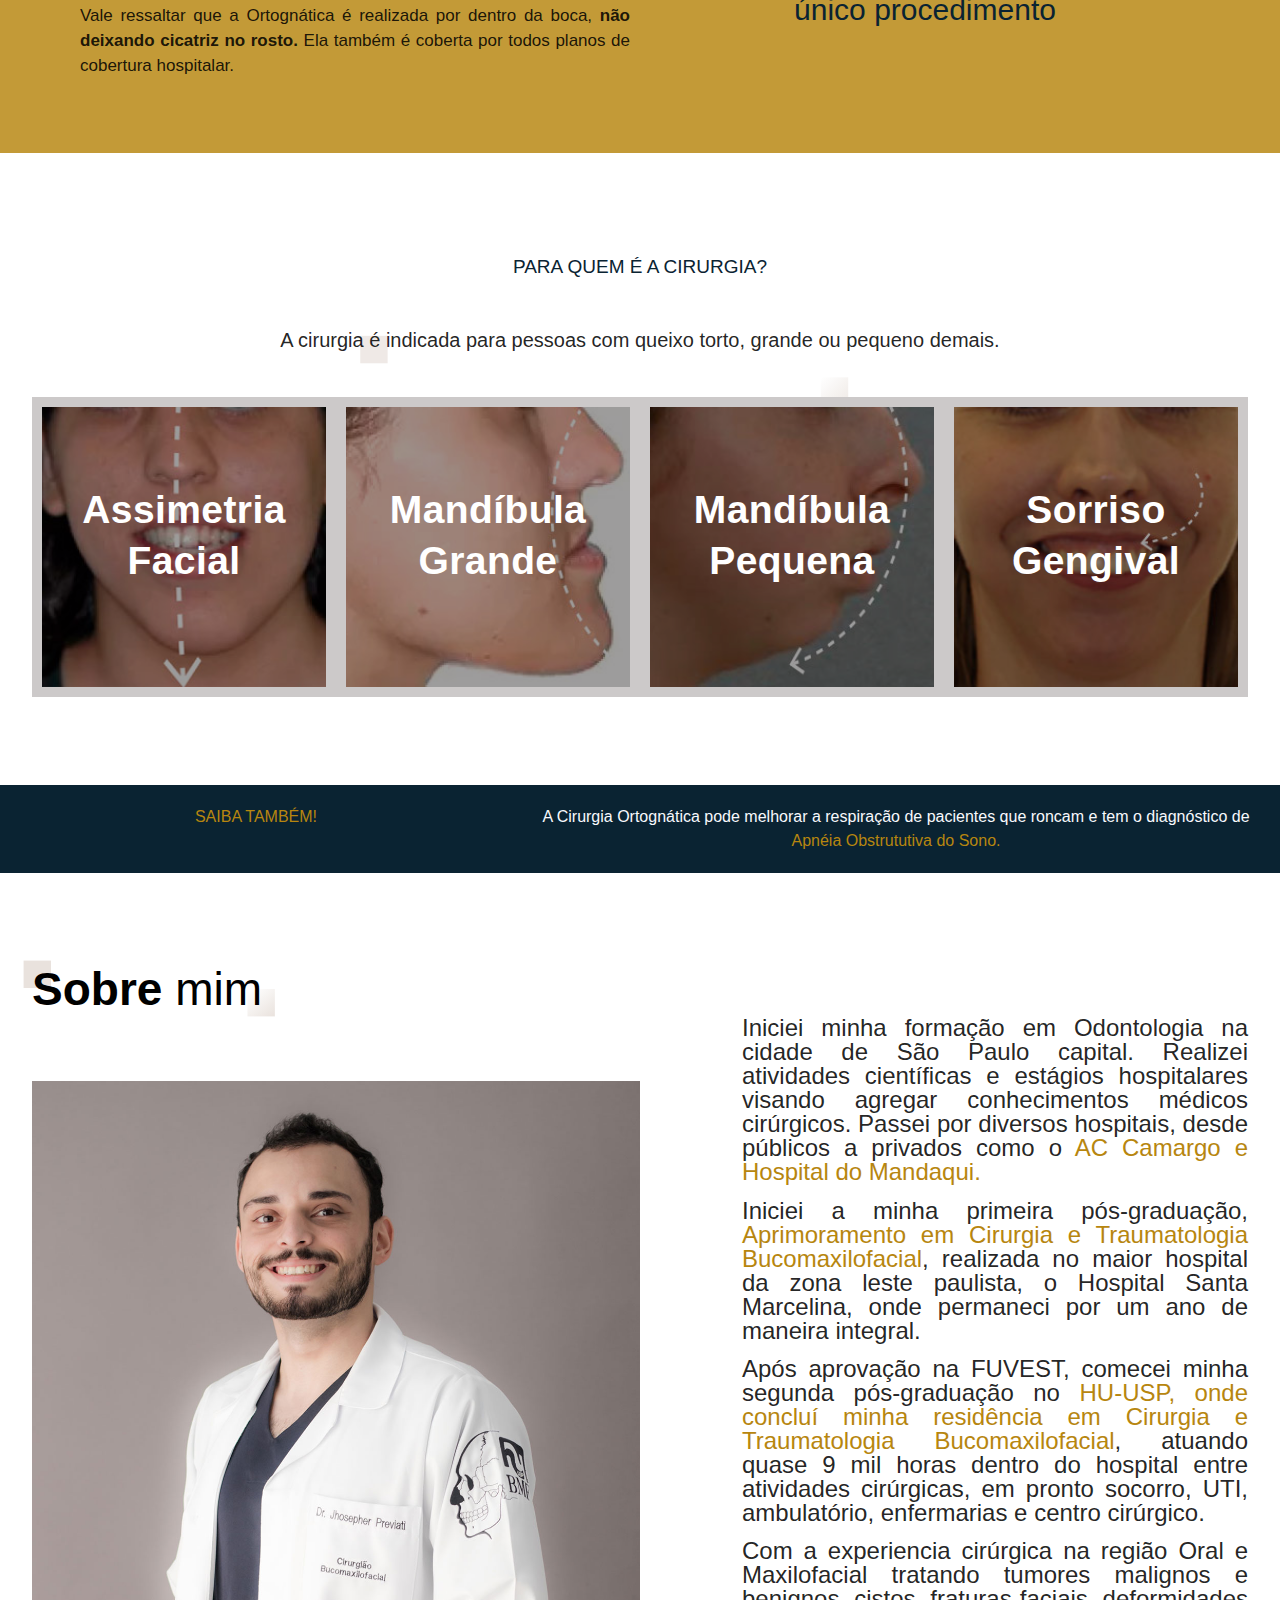
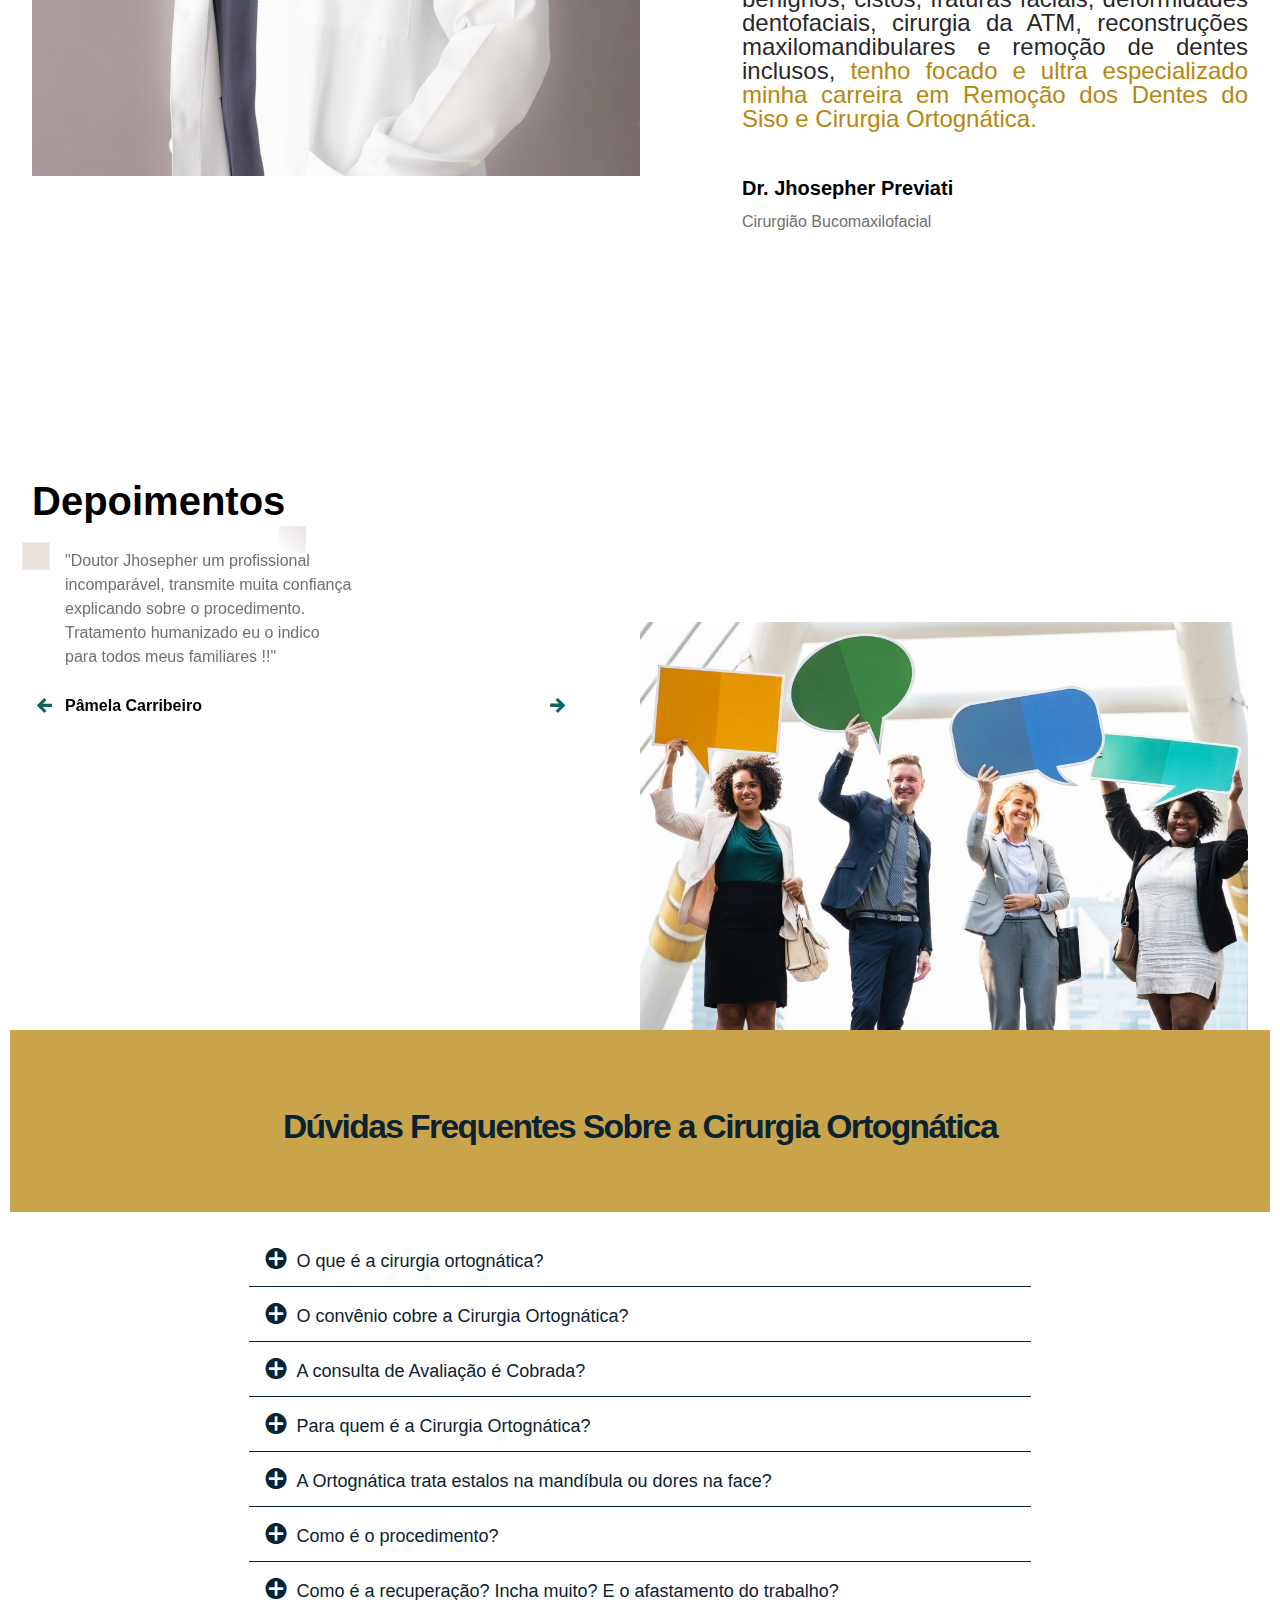
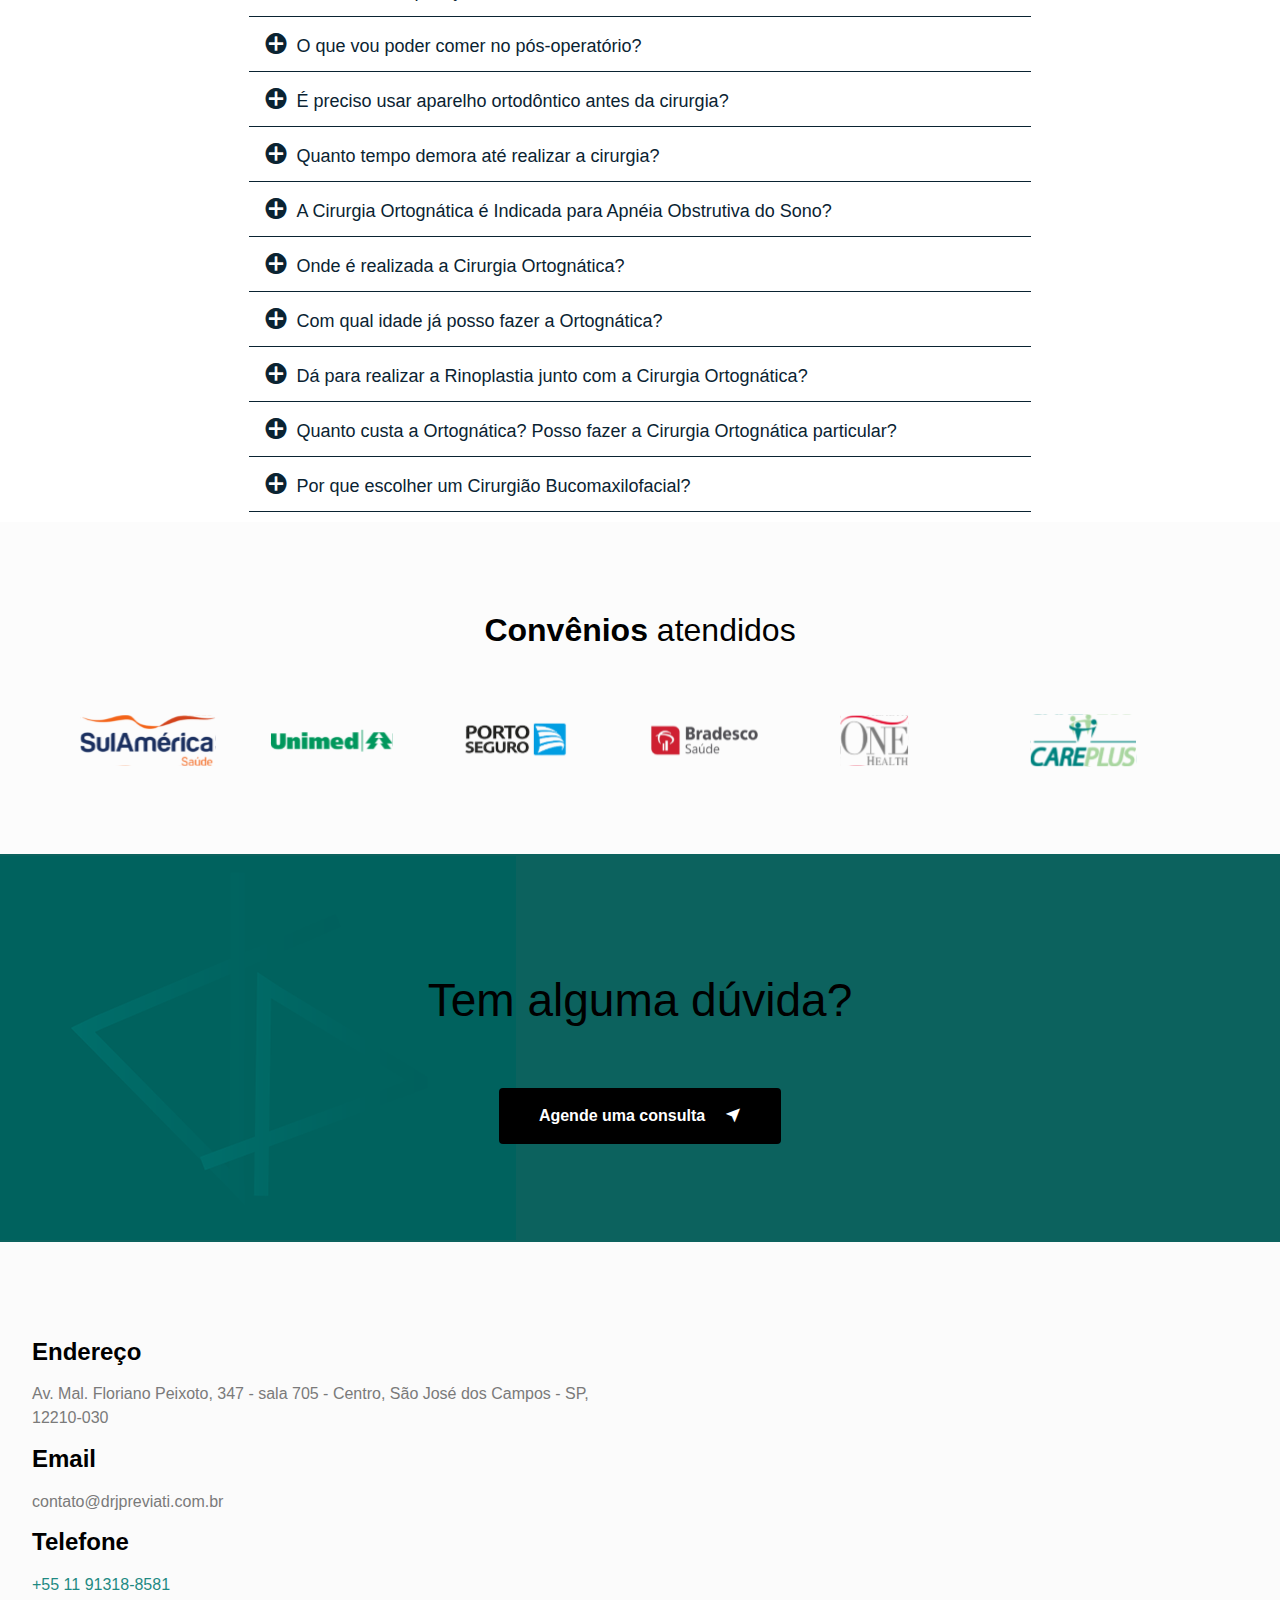
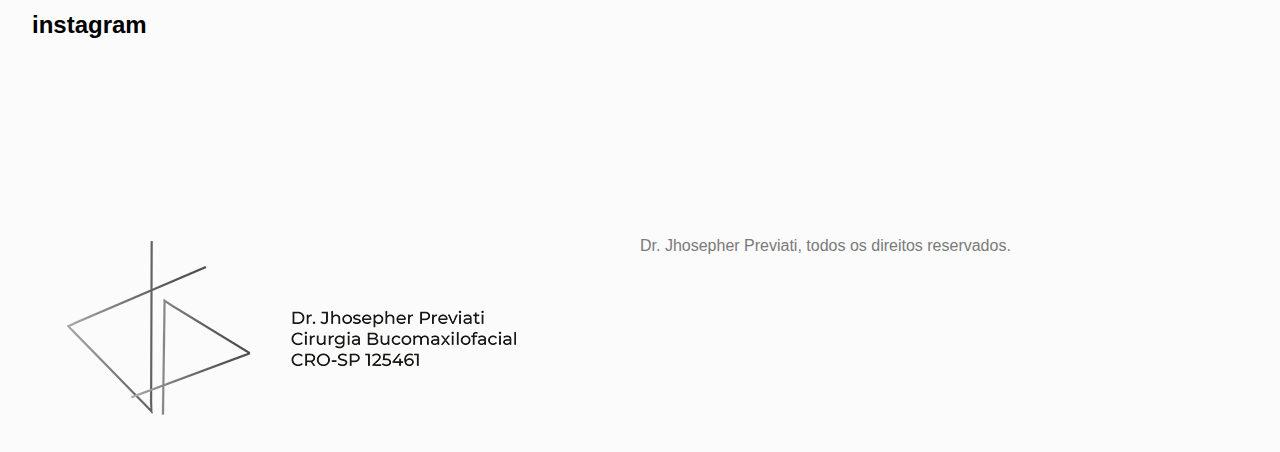
==== commit eba4276b: "." ====
--- a/ortognatica.html
+++ b/ortognatica.html
@@ -3744,24 +3744,24 @@
                                 <div class="info-box mb-4">
                                     <i class="bx bx-map"></i>
                                     <h3>Endereço</h3>
-                                    <p>Rua Darwin, 569 - Jardim Santo Amaro, São Paulo - SP, 04741-011</p>
+                                    <p>Av. Mal. Floriano Peixoto, 347 - sala 705 - Centro, São José dos Campos - SP, 12210-030</p>
                                 </div>
                             </div>
 
-                            <!-- <div class="col-lg-3 col-md-6">
+                            <div class="col-lg-3 col-md-6">
                                 <div class="info-box  mb-4">
                                     <i class="bx bx-envelope"></i>
                                     <h3>Email</h3>
                                     <p>contato@drjpreviati.com.br</p>
                                 </div>
-                            </div> -->
+                            </div>
 
                             <div class="col-lg-3 col-md-6">
                                 <a href="https://wa.me/5511988403231?text=Quero%20saber%20mais" target="_blank" class="btwhats">
                                     <div class="info-box  mb-4">
                                         <i class="bx bx-phone-call"></i>
                                         <h3>Telefone</h3>
-                                        <p>+55 11 98840-3231</p>
+                                        <p>+55 11 91318-8581</p>
                                     </div>
                                 </a>
                             </div>
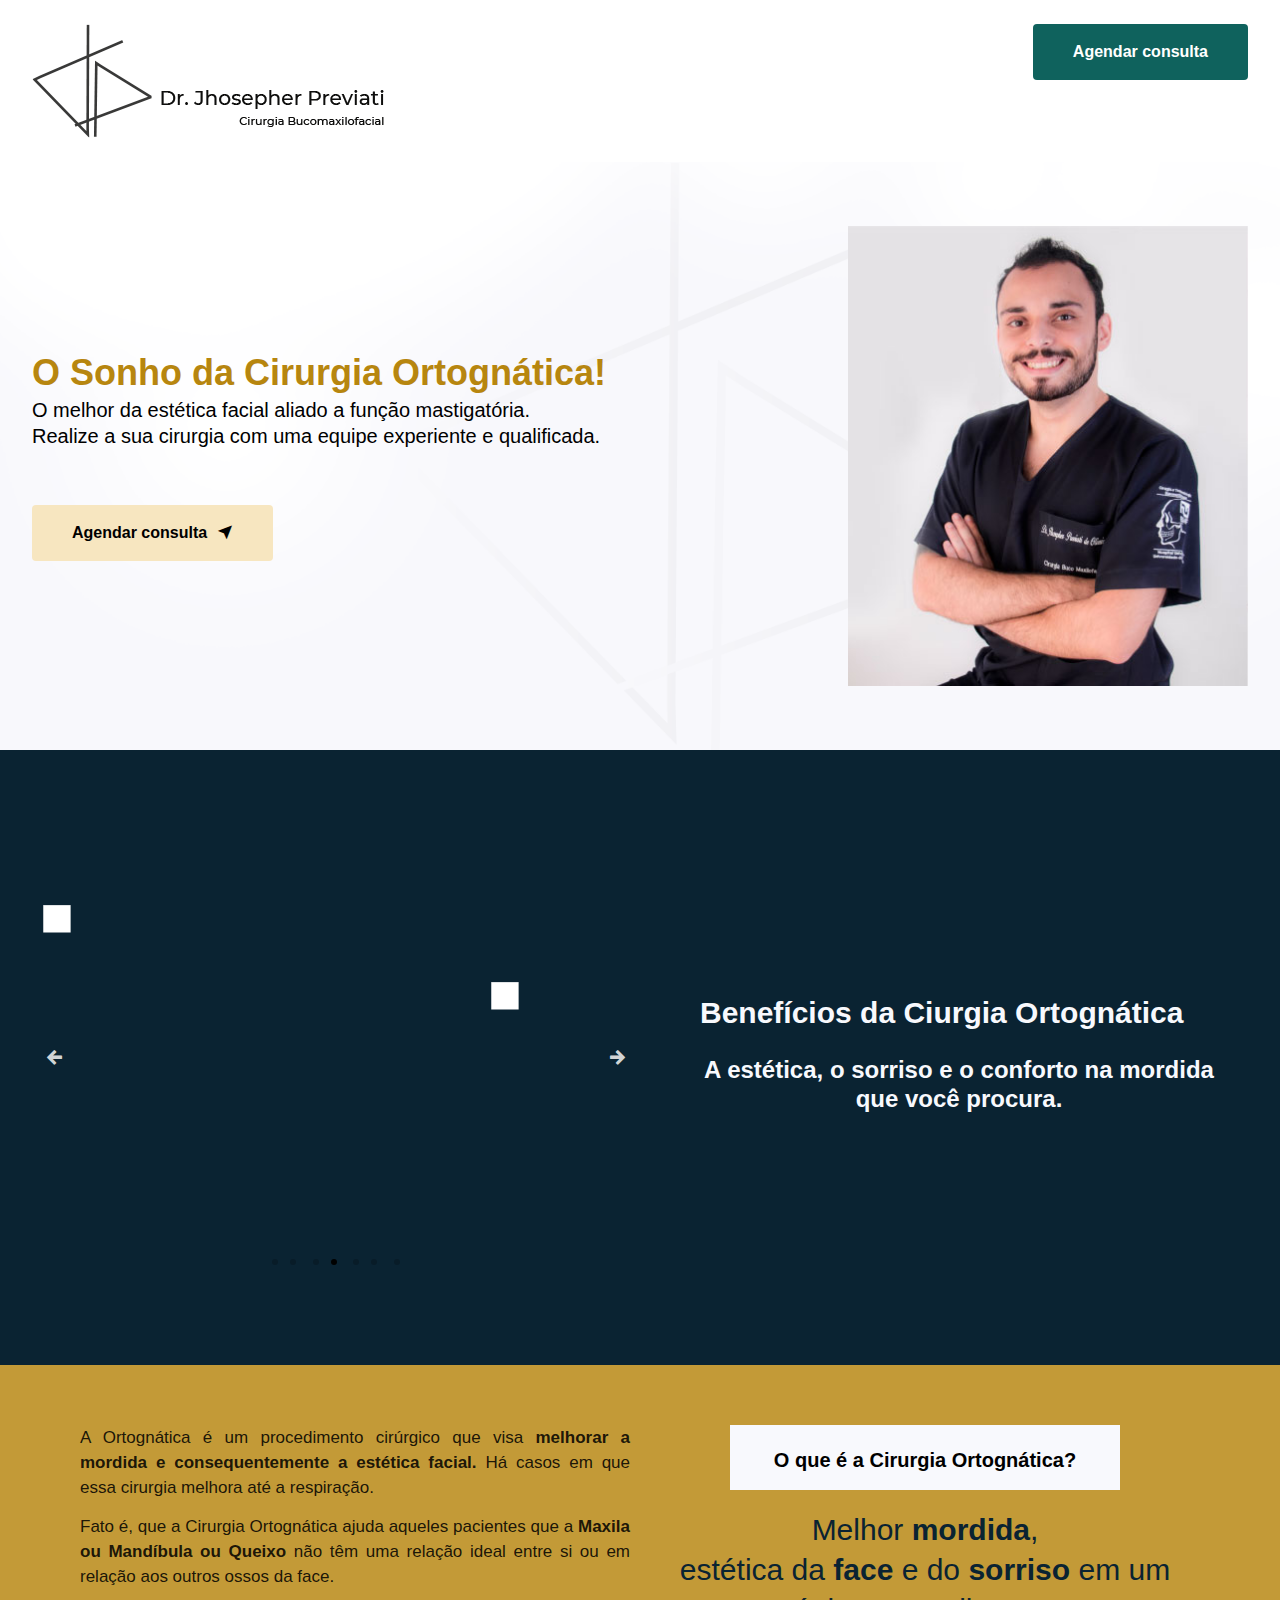
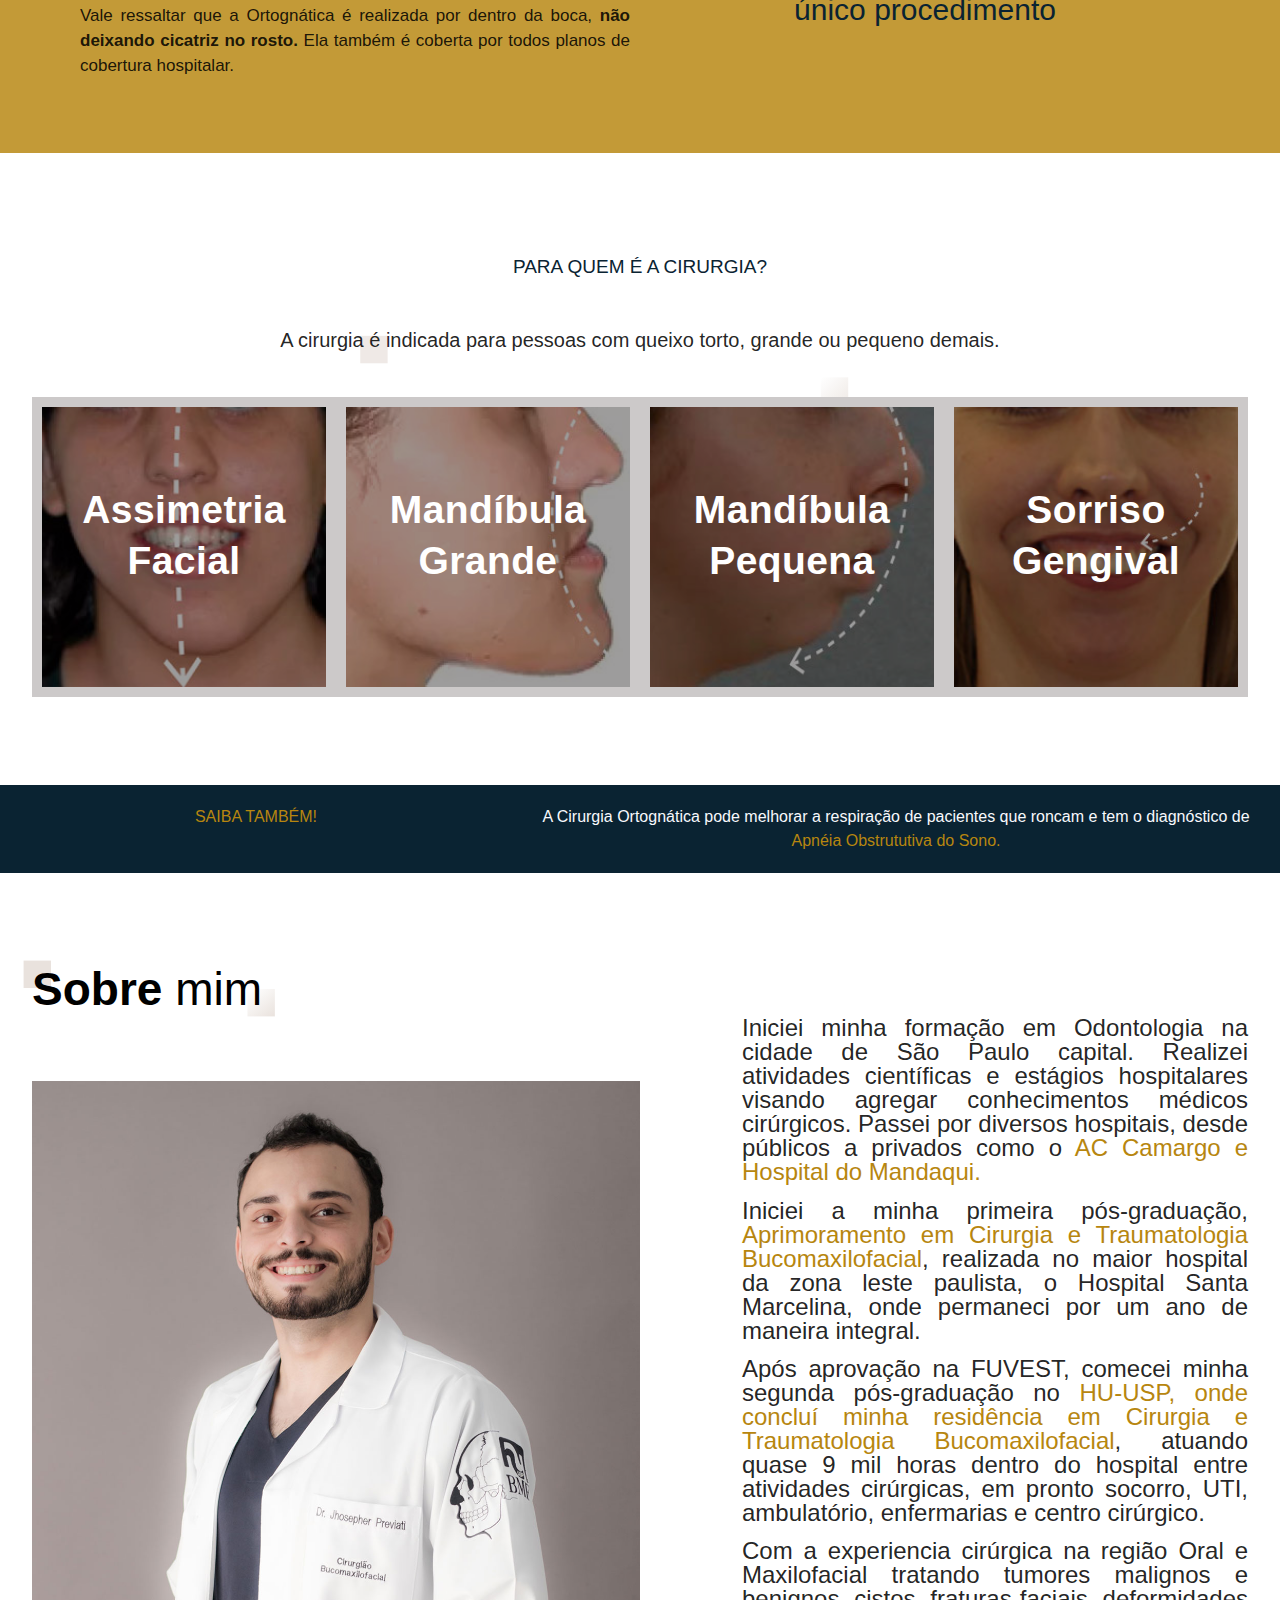
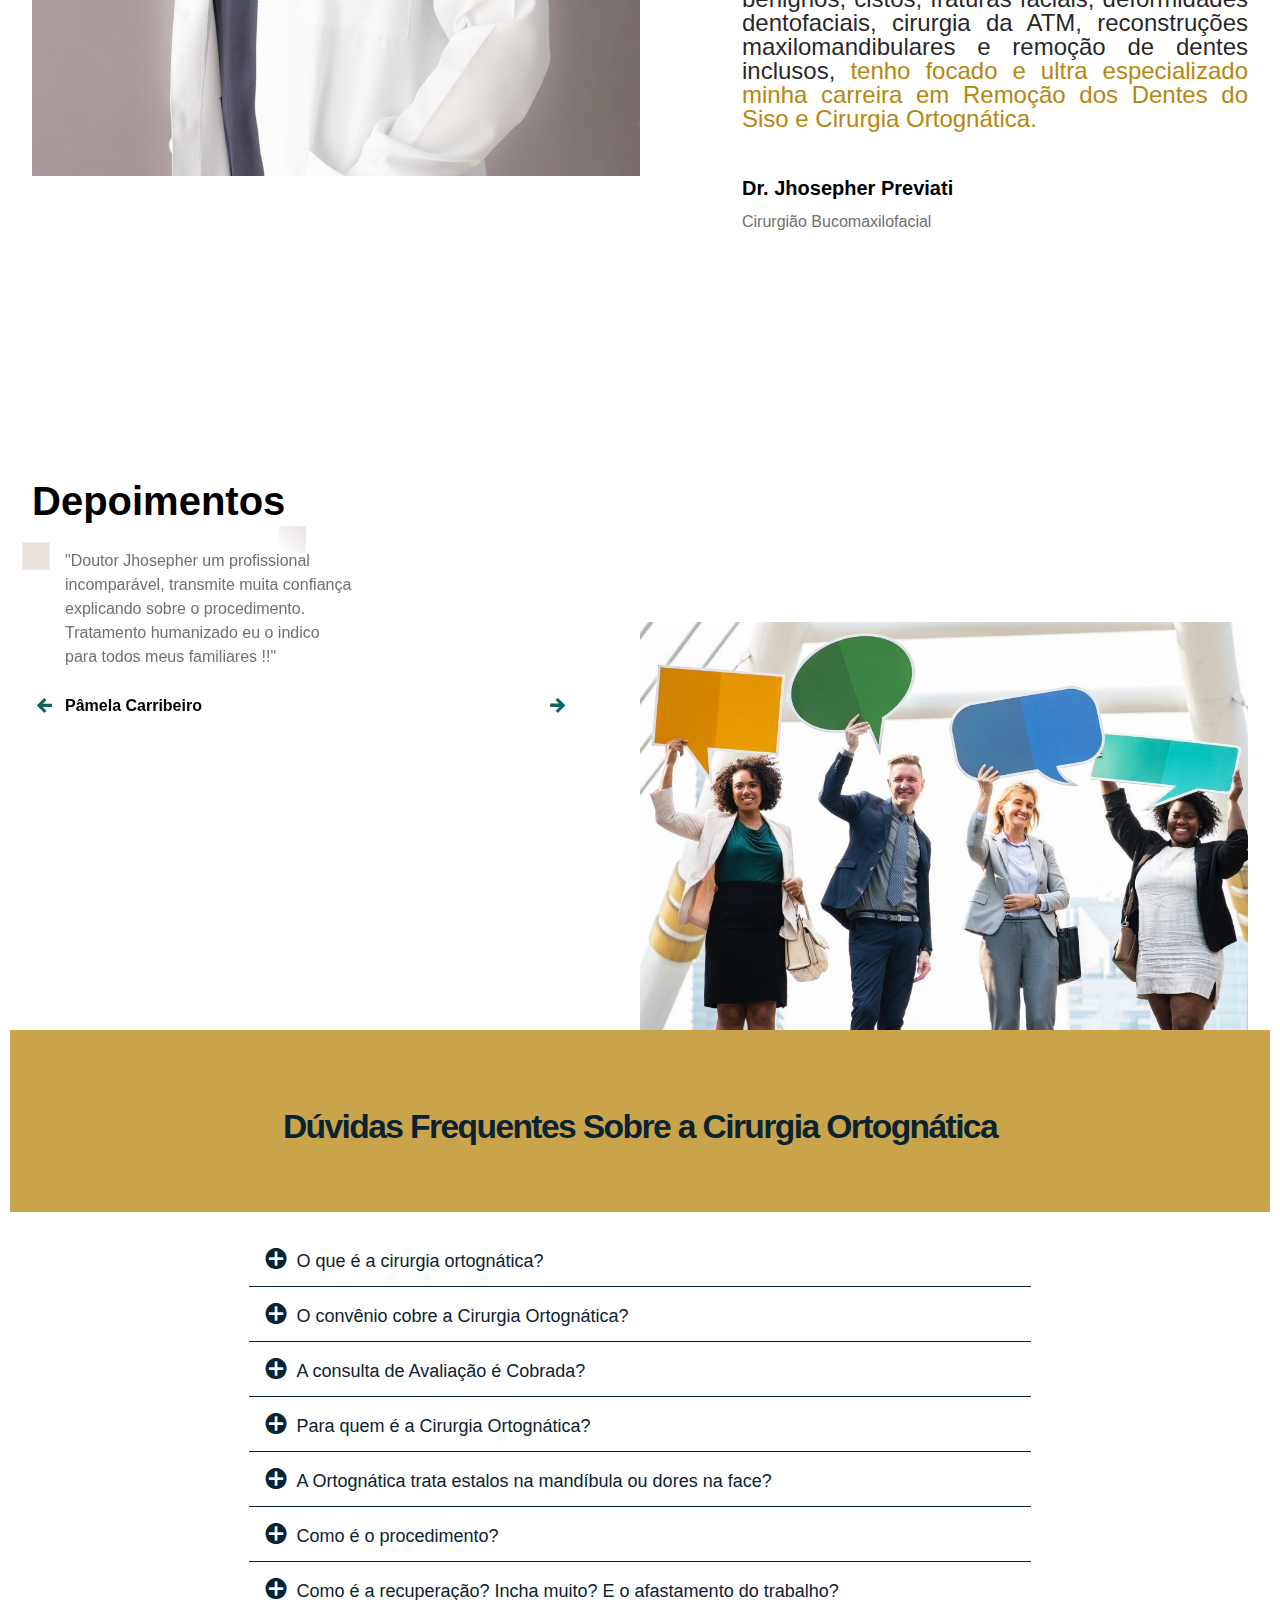
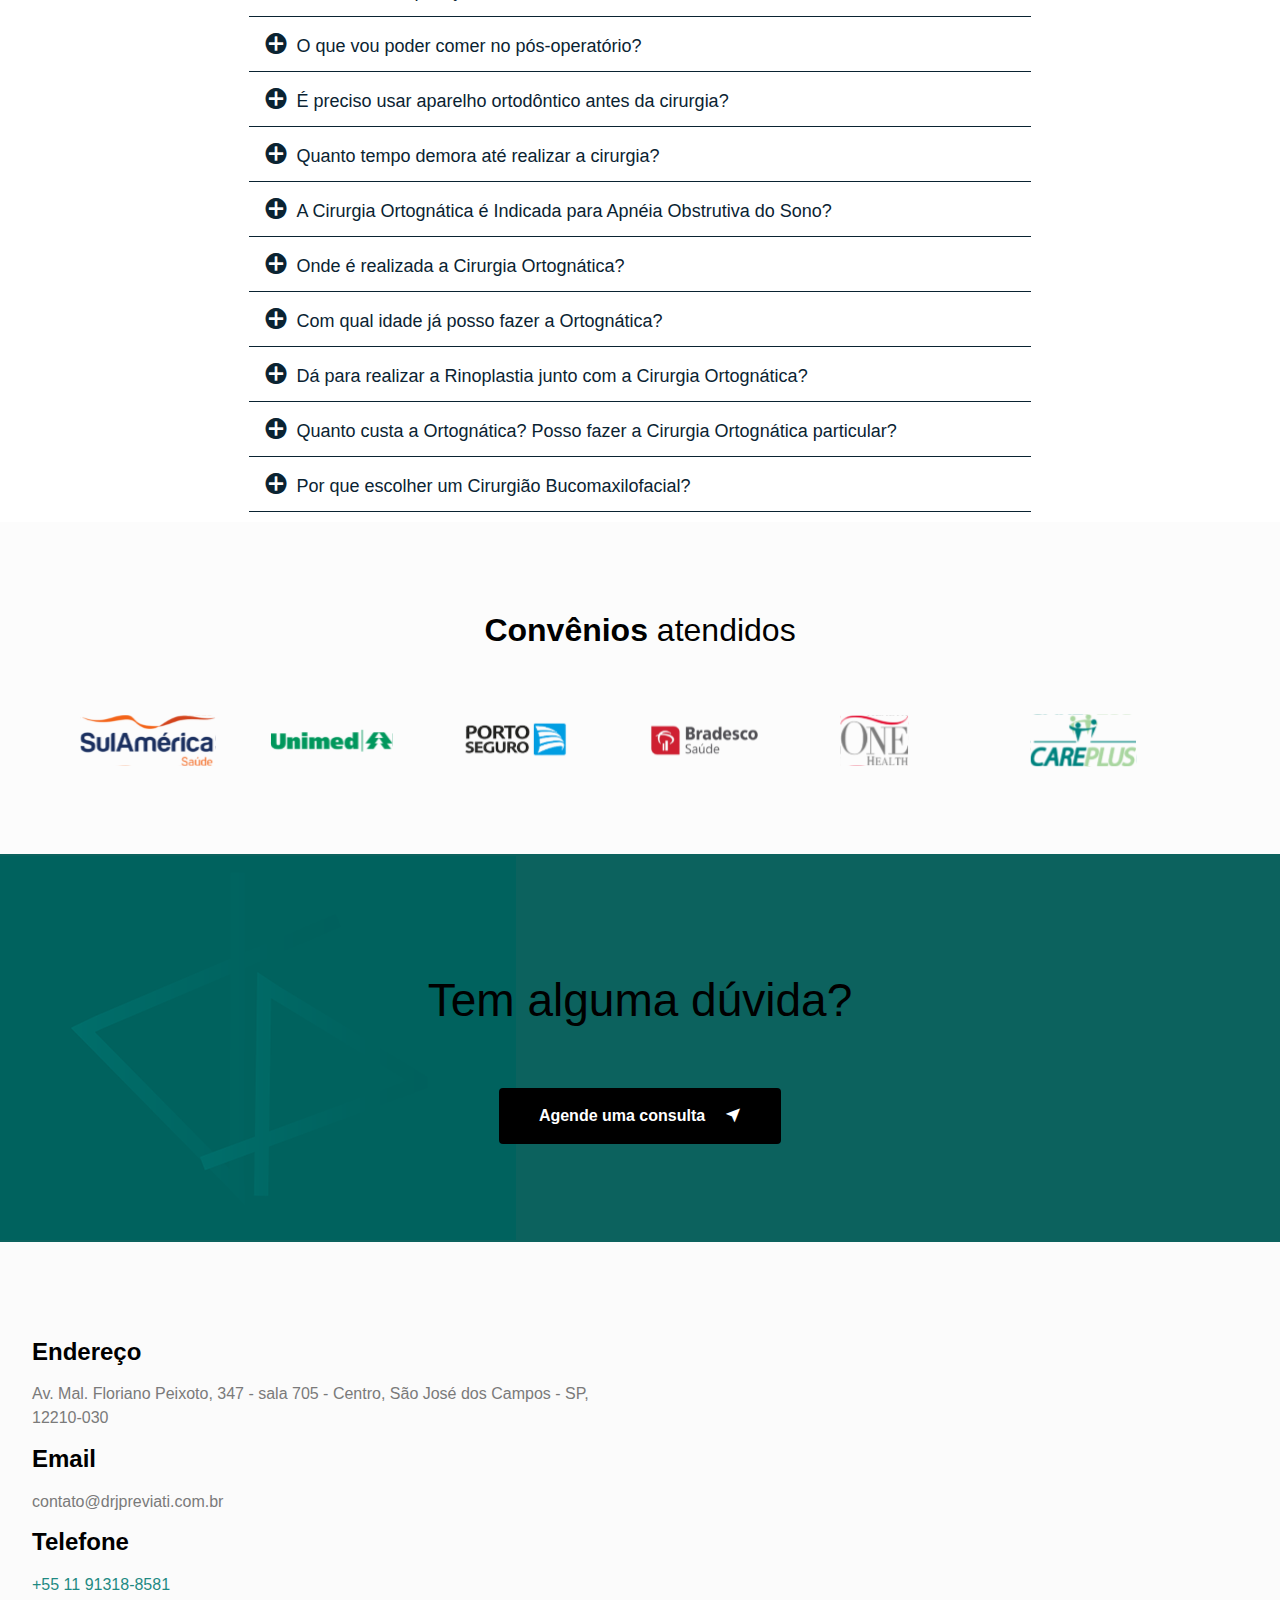
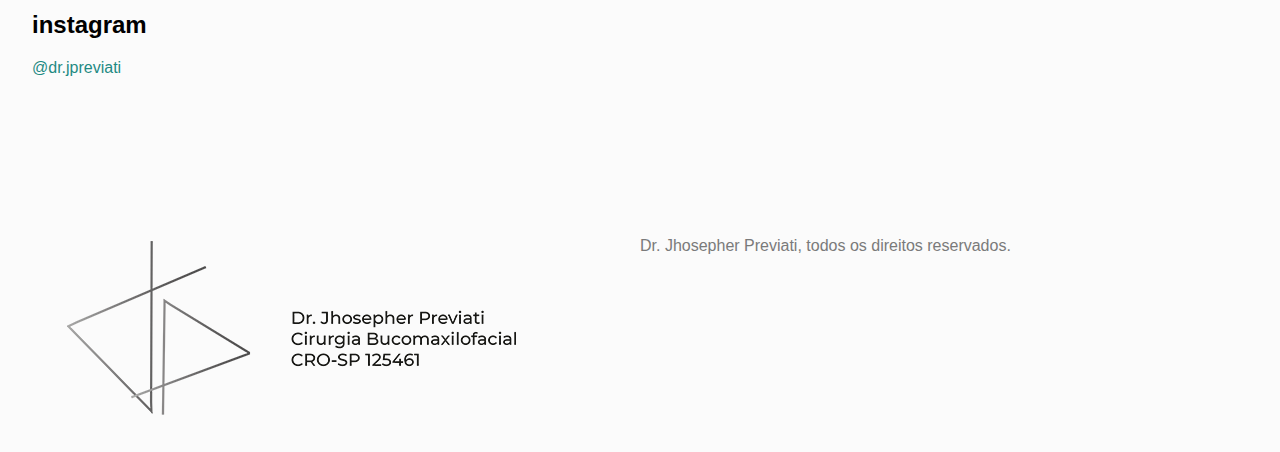
==== commit e74028eb: "." ====
--- a/ortognatica.html
+++ b/ortognatica.html
@@ -1482,7 +1482,7 @@
                     }
                 </style>
 
-                <a id="rd-WMrK9QNCvowKqrGTmz96Vw" href="https://api.whatsapp.com/send/?phone=5511988403231&text=Quero+saber+mais&app_absent=0" aria-label="Abrir WhatsApp" class="bricks--floating--button rdstation-popup-js-floating-button shake">
+                <a id="rd-WMrK9QNCvowKqrGTmz96Vw" href="https://api.whatsapp.com/send/?phone=5511913188581&text=Quero+saber+mais&app_absent=0" aria-label="Abrir WhatsApp" class="bricks--floating--button rdstation-popup-js-floating-button shake">
                 </a>
 
 
@@ -2578,7 +2578,7 @@
                             <div class="elementor-element elementor-element-af3bb46 elementor-align-right elementor-widget elementor-widget-button" data-id="af3bb46" data-element_type="widget" data-widget_type="button.default">
                                 <div class="elementor-widget-container">
                                     <div class="elementor-button-wrapper">
-                                        <a href="https://api.whatsapp.com/send/?phone=5511988403231&text=Quero+saber+mais&app_absent=0" class="elementor-button-link elementor-button elementor-size-sm" role="button">
+                                        <a href="https://api.whatsapp.com/send/?phone=5511913188581&text=Quero+saber+mais&app_absent=0" class="elementor-button-link elementor-button elementor-size-sm" role="button">
                                             <span class="elementor-button-content-wrapper">
 						<span class="elementor-button-text">Agendar consulta</span>
                                             </span>
@@ -2655,7 +2655,7 @@
                             <div class="elementor-element elementor-element-bc34e0c elementor-align-left elementor-mobile-align-justify elementor-widget elementor-widget-button" data-id="bc34e0c" data-element_type="widget" data-widget_type="button.default">
                                 <div class="elementor-widget-container">
                                     <div class="elementor-button-wrapper">
-                                        <a href="https://api.whatsapp.com/send/?phone=5511988403231&text=Quero+saber+mais&app_absent=0" class="elementor-button-link elementor-button elementor-size-sm" role="button">
+                                        <a href="https://api.whatsapp.com/send/?phone=5511913188581&text=Quero+saber+mais&app_absent=0" class="elementor-button-link elementor-button elementor-size-sm" role="button">
                                             <span class="elementor-button-content-wrapper">
 						                        <span class="elementor-button-icon elementor-align-icon-right">
                                                     <i class="icofont-location-arrow"></i>			
@@ -3719,7 +3719,7 @@
                             <div class="elementor-element elementor-element-9411388 elementor-align-center elementor-mobile-align-justify elementor-widget elementor-widget-button" data-id="9411388" data-element_type="widget" data-widget_type="button.default">
                                 <div class="elementor-widget-container">
                                     <div class="elementor-button-wrapper">
-                                        <a href="https://api.whatsapp.com/send/?phone=5511988403231&text=Quero+saber+mais&app_absent=0" class="elementor-button-link elementor-button elementor-size-sm" role="button">
+                                        <a href="https://api.whatsapp.com/send/?phone=5511913188581&text=Quero+saber+mais&app_absent=0" class="elementor-button-link elementor-button elementor-size-sm" role="button">
                                             <span class="elementor-button-content-wrapper">
 						<span class="elementor-button-icon elementor-align-icon-right">
                             <span class="elementor-button-icon elementor-align-icon-right">
@@ -3757,7 +3757,7 @@
                             </div>
 
                             <div class="col-lg-3 col-md-6">
-                                <a href="https://wa.me/5511988403231?text=Quero%20saber%20mais" target="_blank" class="btwhats">
+                                <a href="https://wa.me/5511913188581?text=Quero%20saber%20mais" target="_blank" class="btwhats">
                                     <div class="info-box  mb-4">
                                         <i class="bx bx-phone-call"></i>
                                         <h3>Telefone</h3>
@@ -3770,6 +3770,7 @@
                                     <div class="info-box  mb-4">
                                         <i class="bx bx-phone-call"></i>
                                         <h3>instagram</h3>
+                                        <p>@dr.jpreviati</p>
                                     </div>
                                 </a>
                             </div>
@@ -3779,7 +3780,10 @@
                     <div class="elementor-column elementor-col-100 elementor-top-column elementor-element elementor-element-e00cf6f">
 
 
-                        <iframe class="mb-4 mb-lg-0" src="https://www.google.com/maps/embed?pb=!1m18!1m12!1m3!1d3654.6466249857503!2d-46.69954228502055!3d-23.652823084637568!2m3!1f0!2f0!3f0!3m2!1i1024!2i768!4f13.1!3m3!1m2!1s0x94ce505a520d8aff%3A0x113cf25a56640bf3!2sRua%20Darwin%2C%20569%20-%20Jardim%20Santo%20Amaro%2C%20S%C3%A3o%20Paulo%20-%20SP%2C%2004741-011!5e0!3m2!1spt-BR!2sbr!4v1649460634569!5m2!1spt-BR!2sbr"
+                        <!-- <iframe class="mb-4 mb-lg-0" src="https://www.google.com/maps/embed?pb=!1m18!1m12!1m3!1d3654.6466249857503!2d-46.69954228502055!3d-23.652823084637568!2m3!1f0!2f0!3f0!3m2!1i1024!2i768!4f13.1!3m3!1m2!1s0x94ce505a520d8aff%3A0x113cf25a56640bf3!2sRua%20Darwin%2C%20569%20-%20Jardim%20Santo%20Amaro%2C%20S%C3%A3o%20Paulo%20-%20SP%2C%2004741-011!5e0!3m2!1spt-BR!2sbr!4v1649460634569!5m2!1spt-BR!2sbr"
+                            frameborder="0" style="border:0; width: 100%; height: 384px;" allowfullscreen></iframe> -->
+
+                            <iframe src="https://www.google.com/maps/embed?pb=!1m18!1m12!1m3!1d264.82943733807275!2d-45.88461710446191!3d-23.187970131935792!2m3!1f0!2f0!3f0!3m2!1i1024!2i768!4f13.1!3m3!1m2!1s0x94cc4a3e10875519%3A0xe1273303cda0e1a0!2sAv.%20Mal.%20Floriano%20Peixoto%2C%20347%20-%20Centro%2C%20S%C3%A3o%20Jos%C3%A9%20dos%20Campos%20-%20SP%2C%2012210-030!5e0!3m2!1spt-BR!2sbr!4v1676049383037!5m2!1spt-BR!2sbr" 
                             frameborder="0" style="border:0; width: 100%; height: 384px;" allowfullscreen></iframe>
                     </div>
                 </div>
